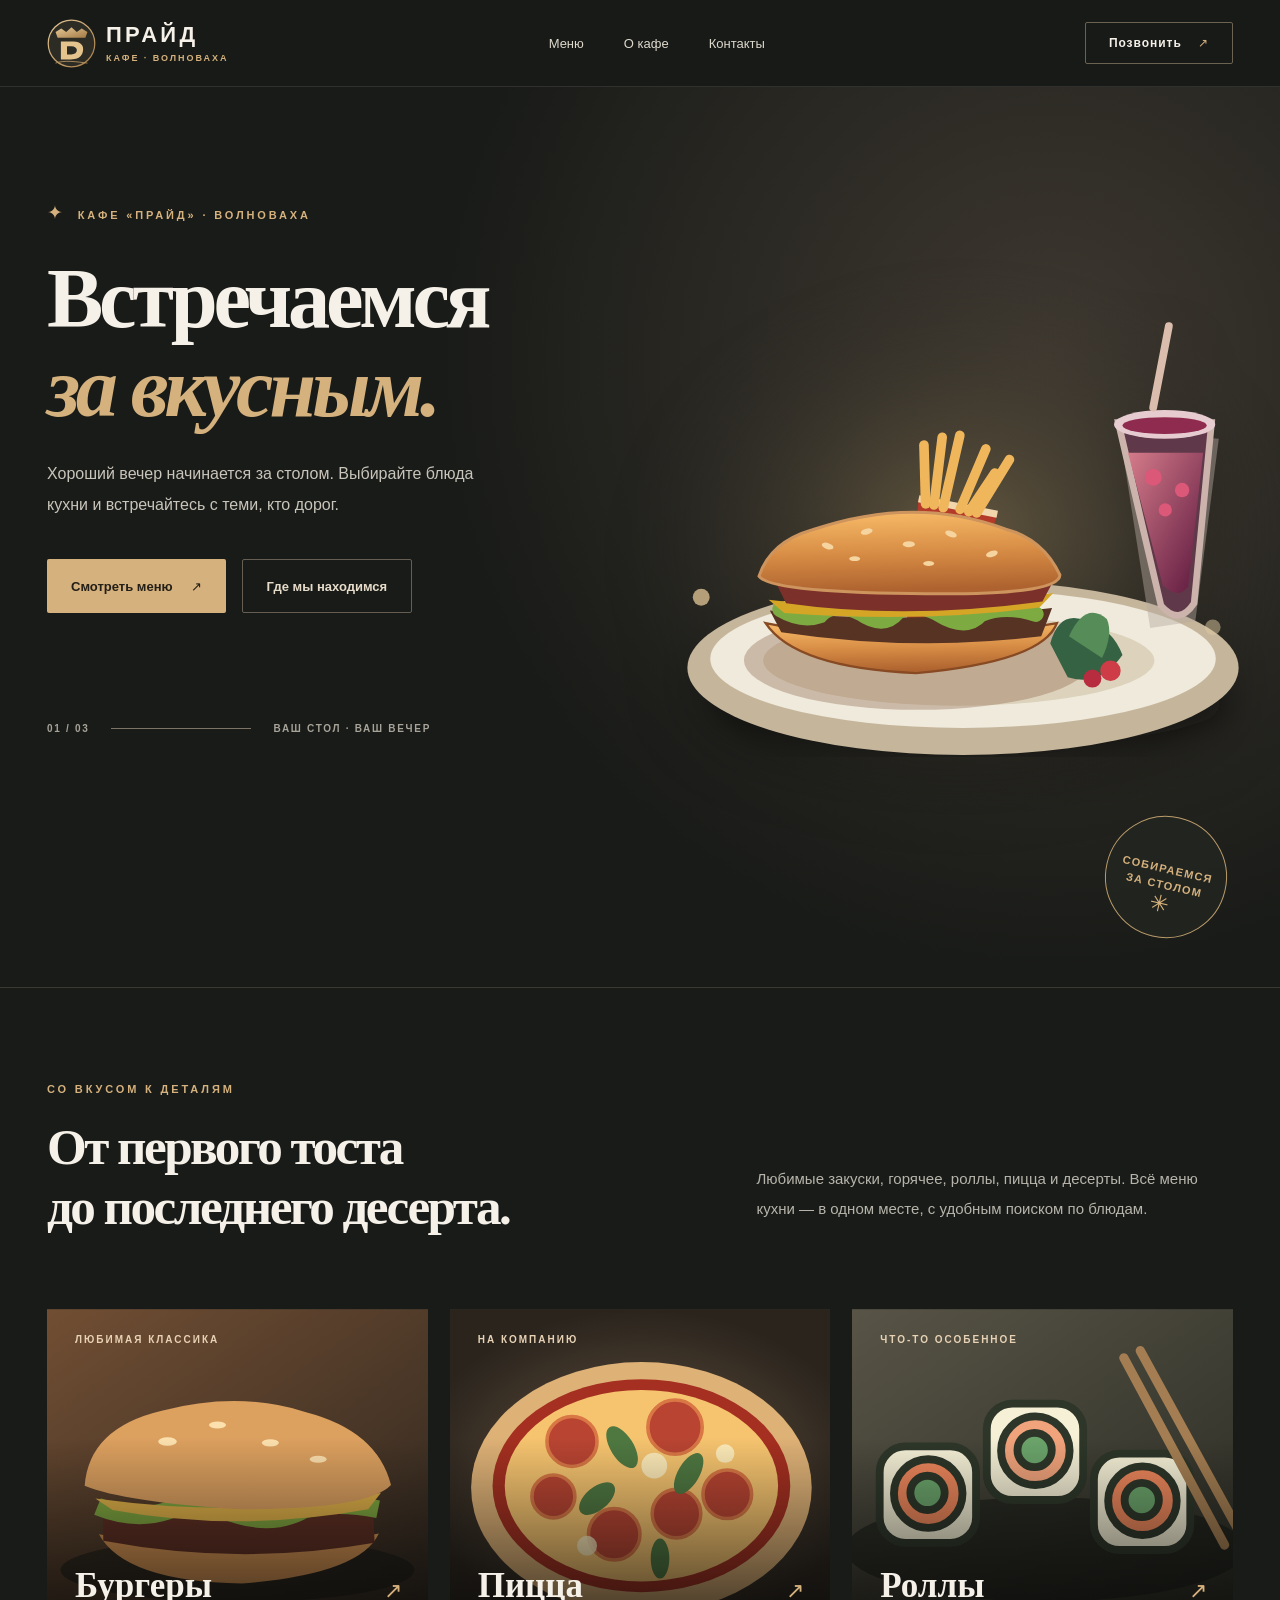
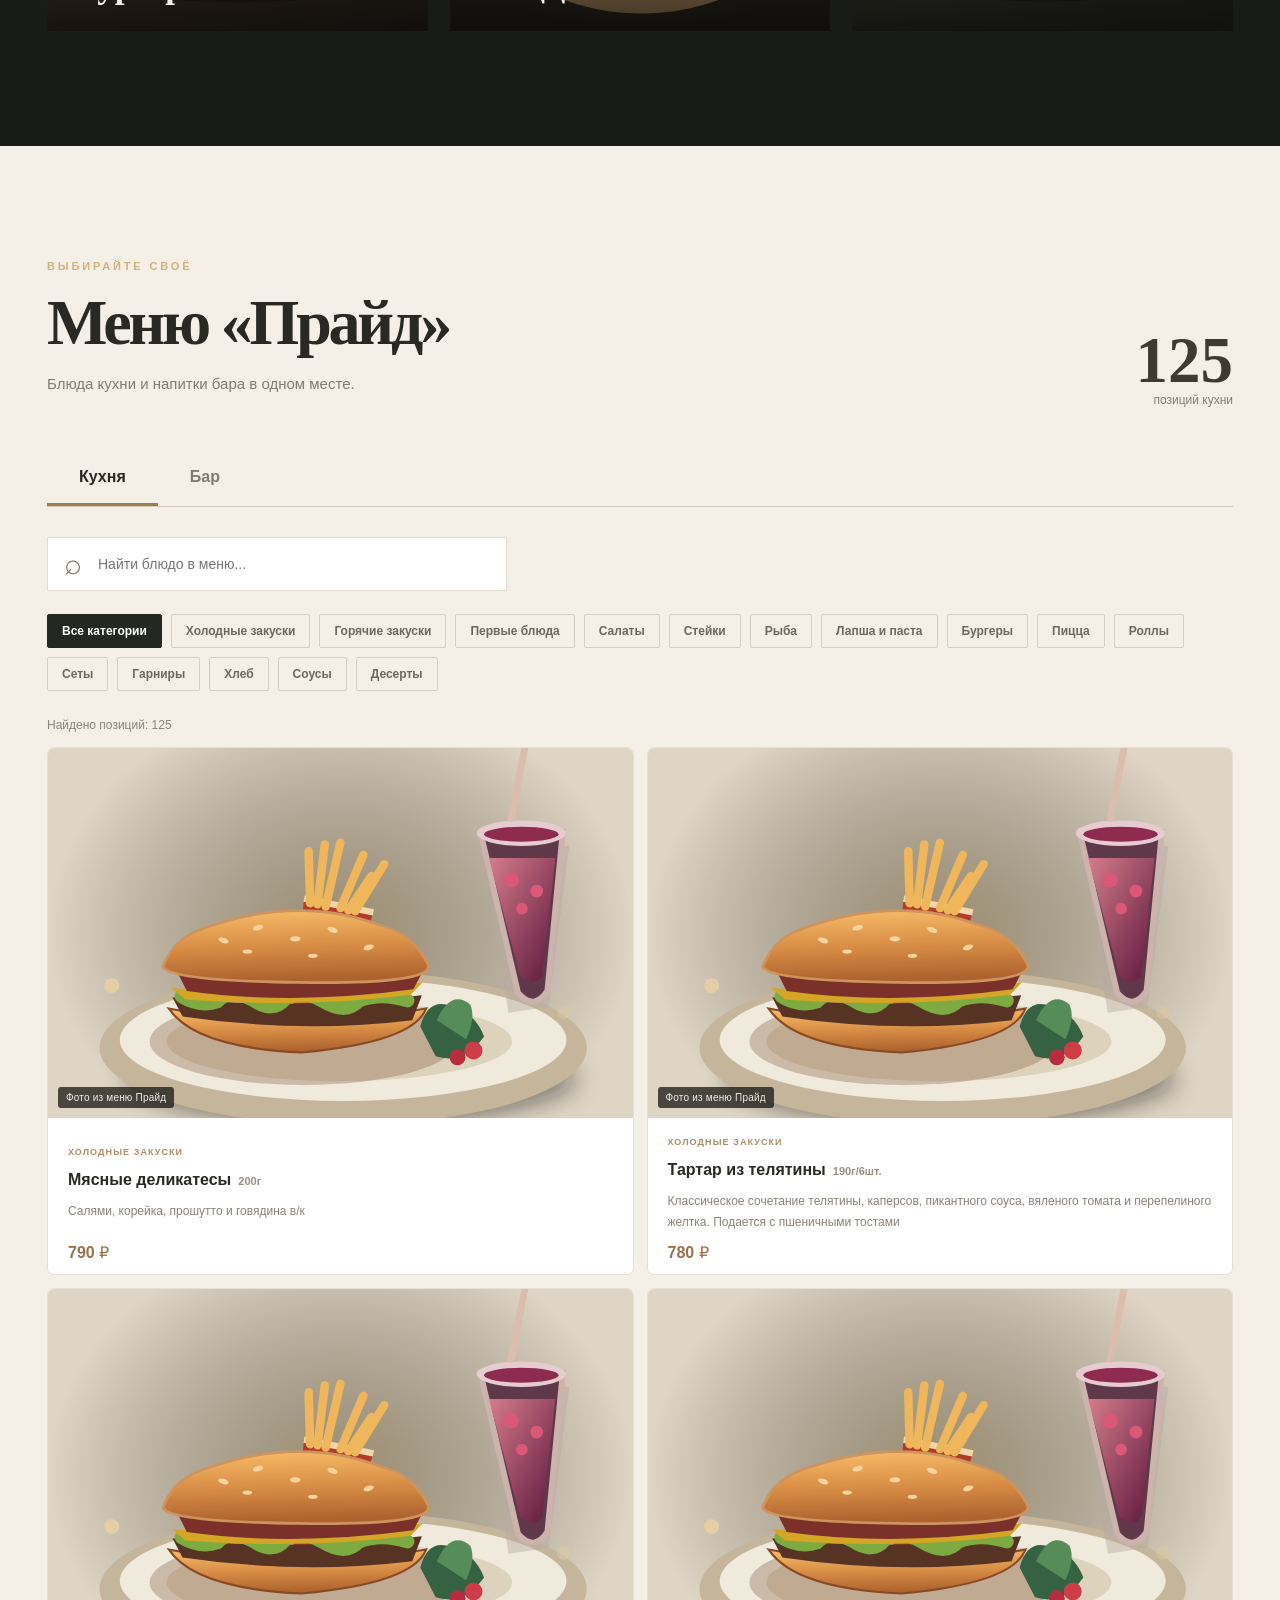
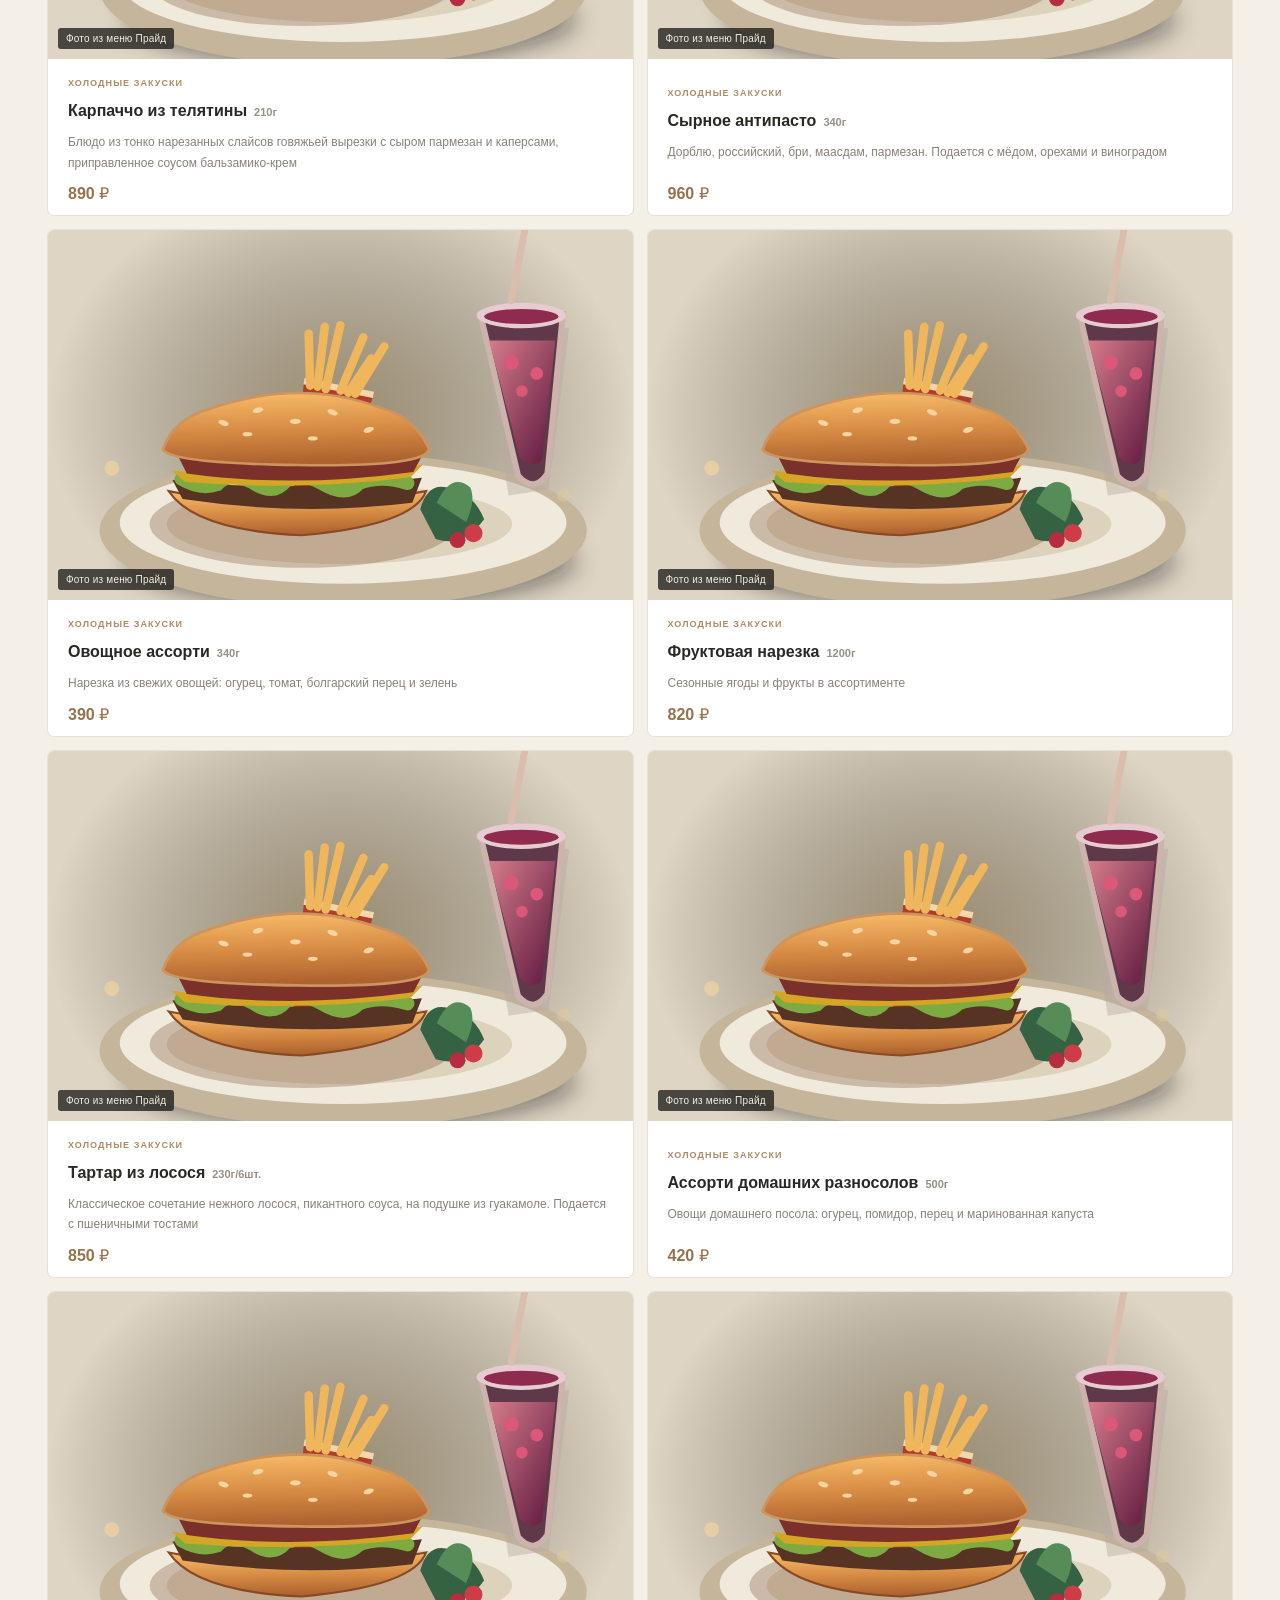
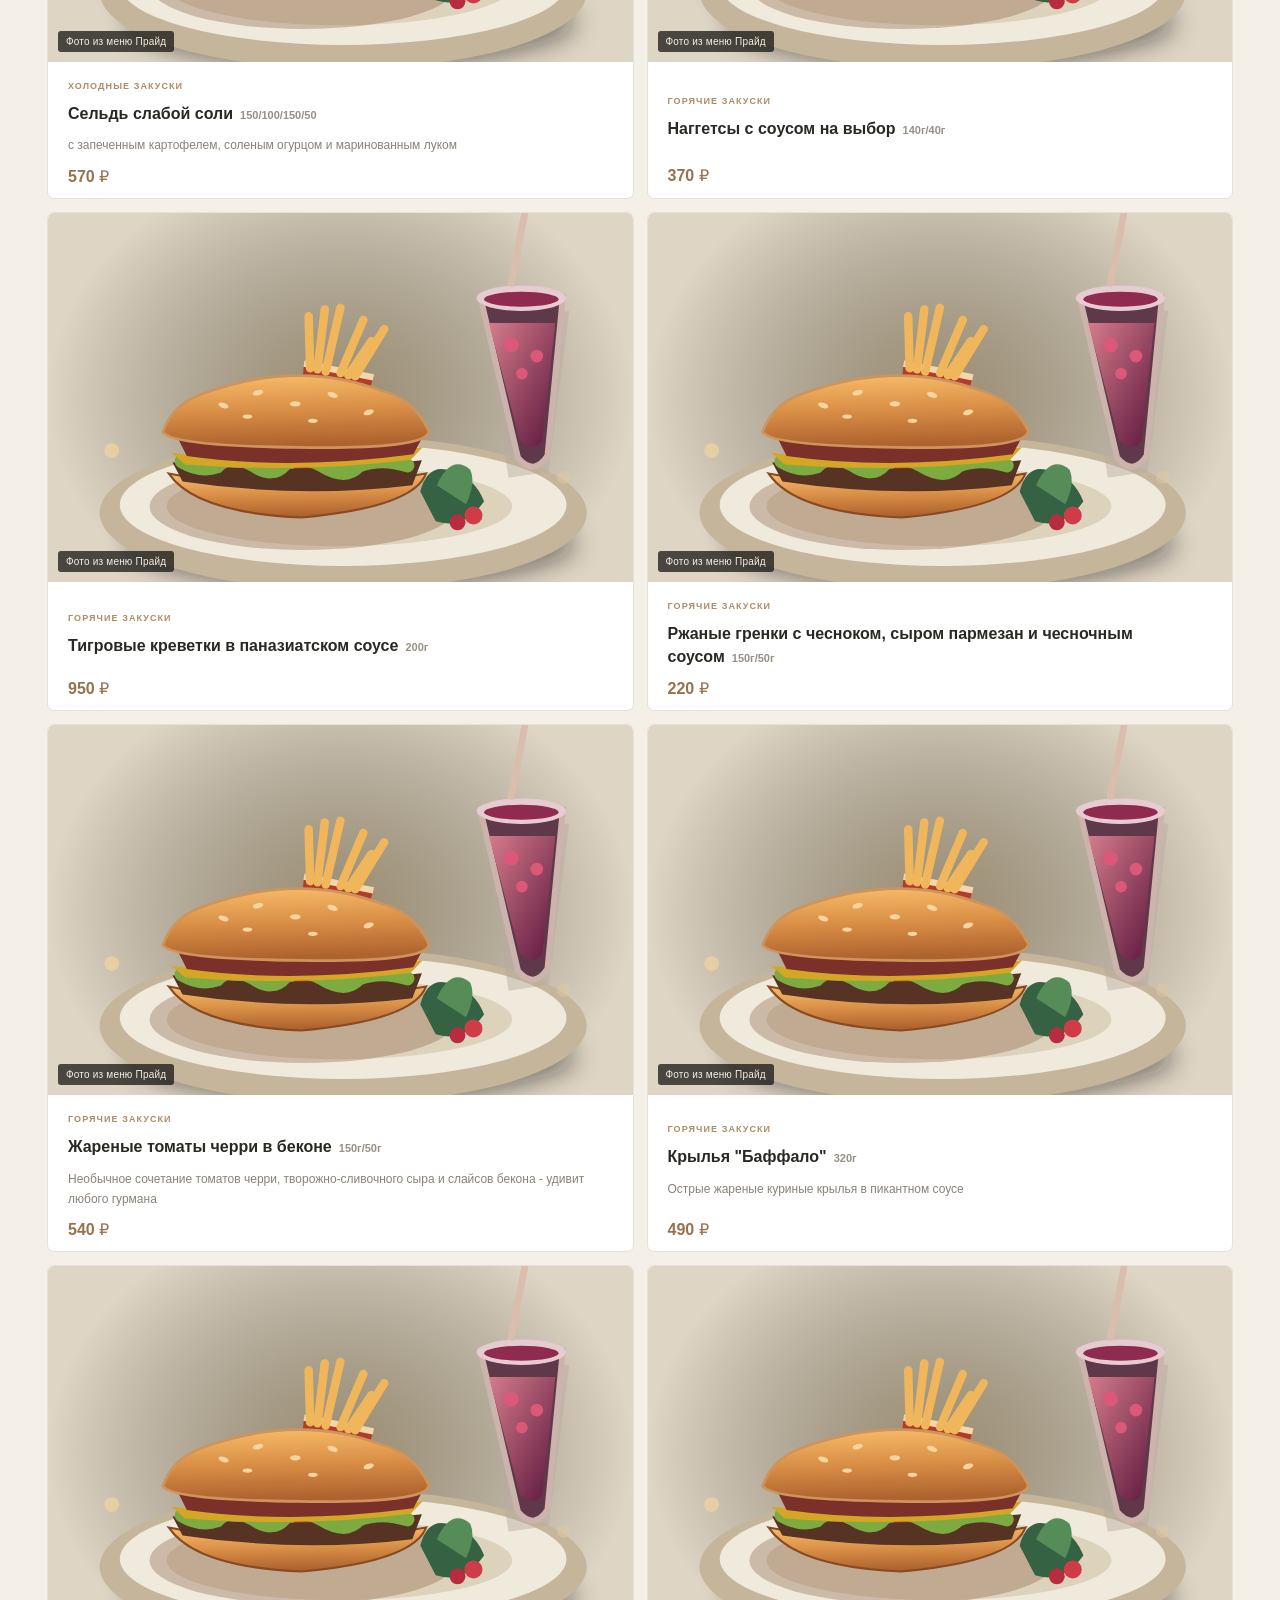
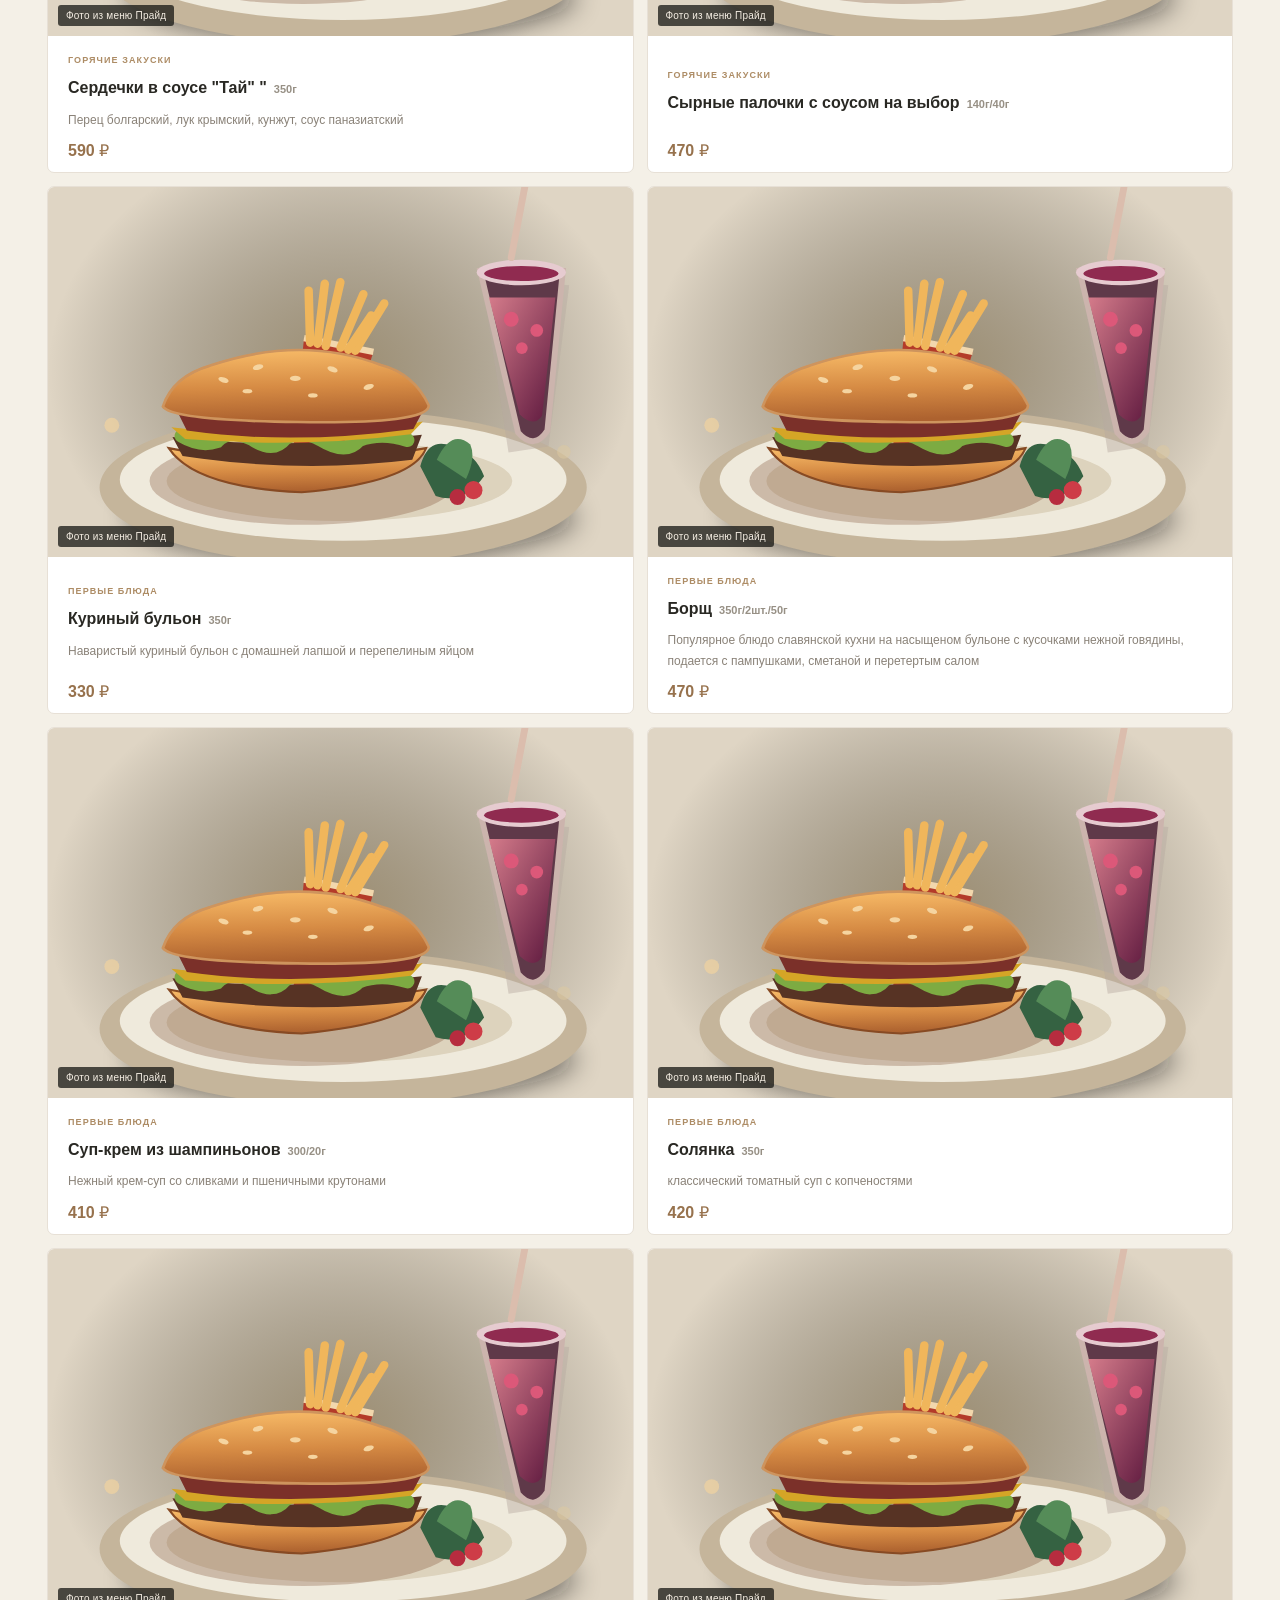
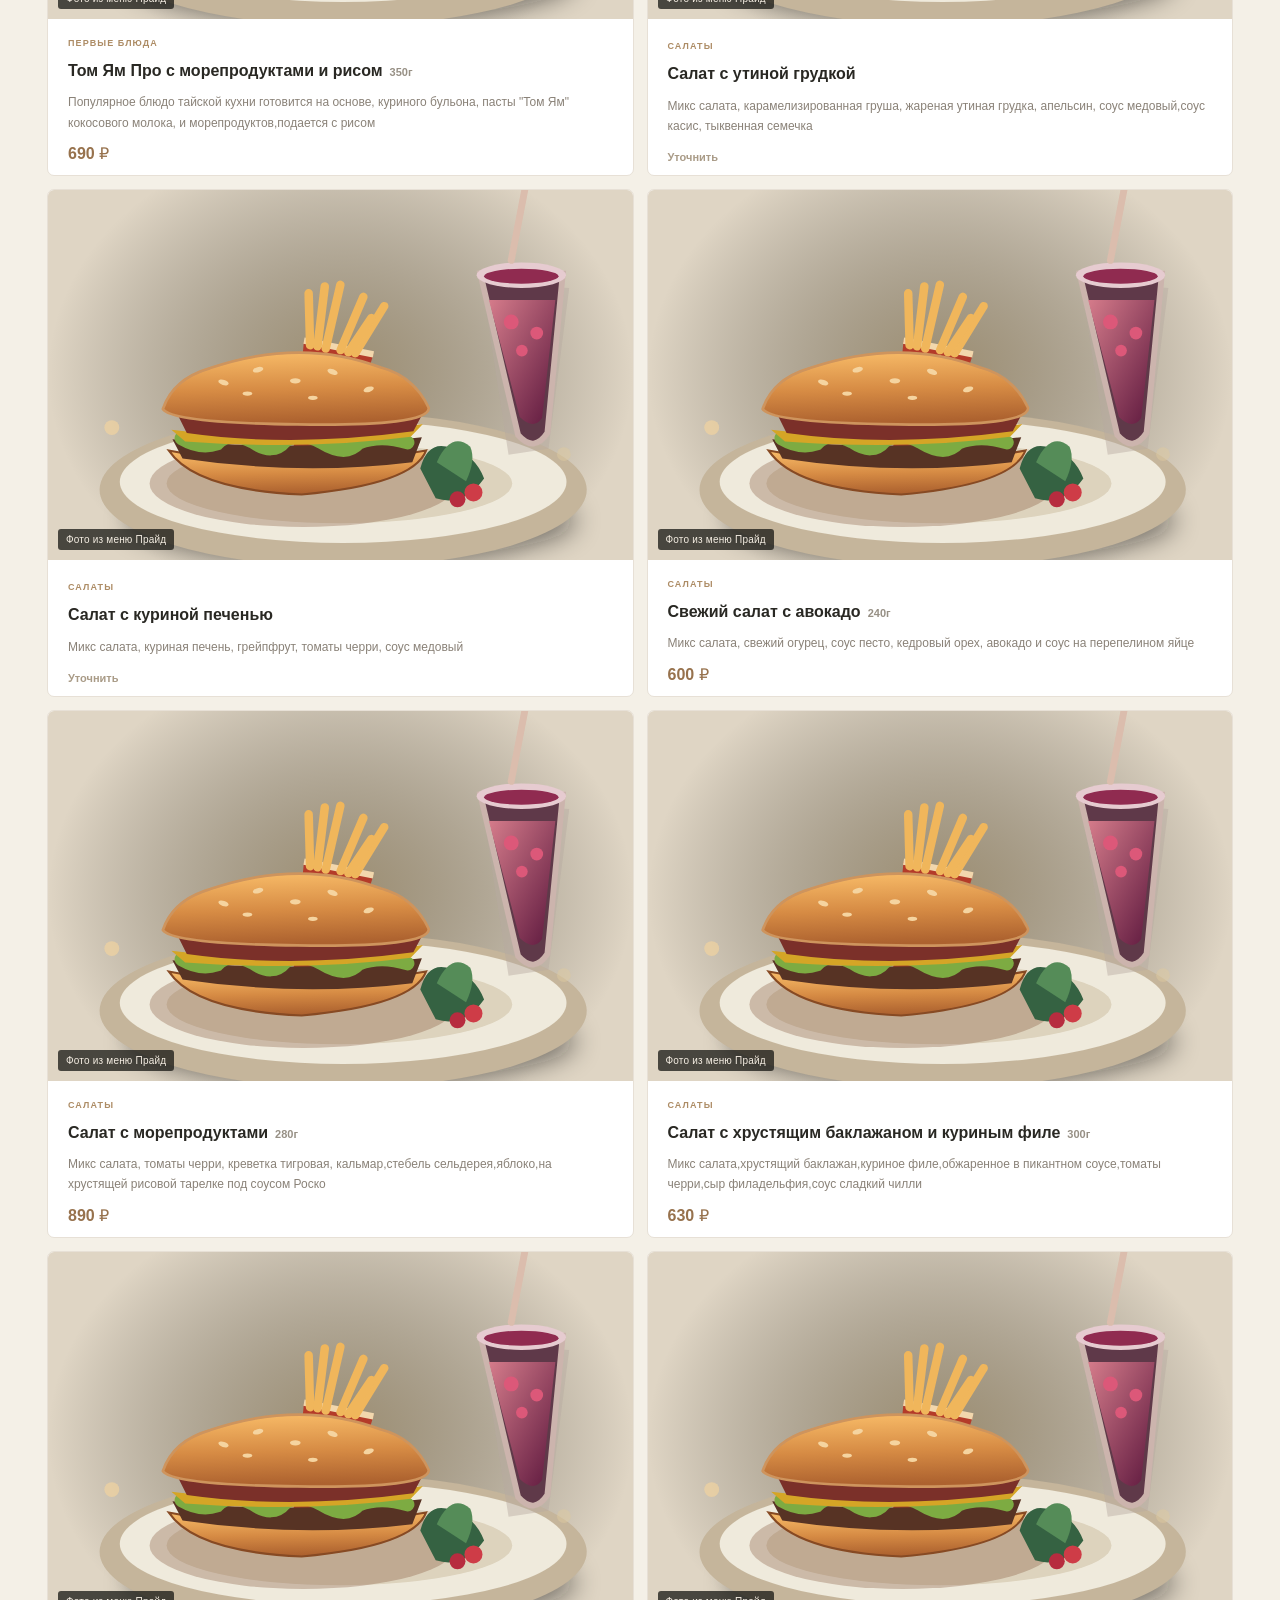
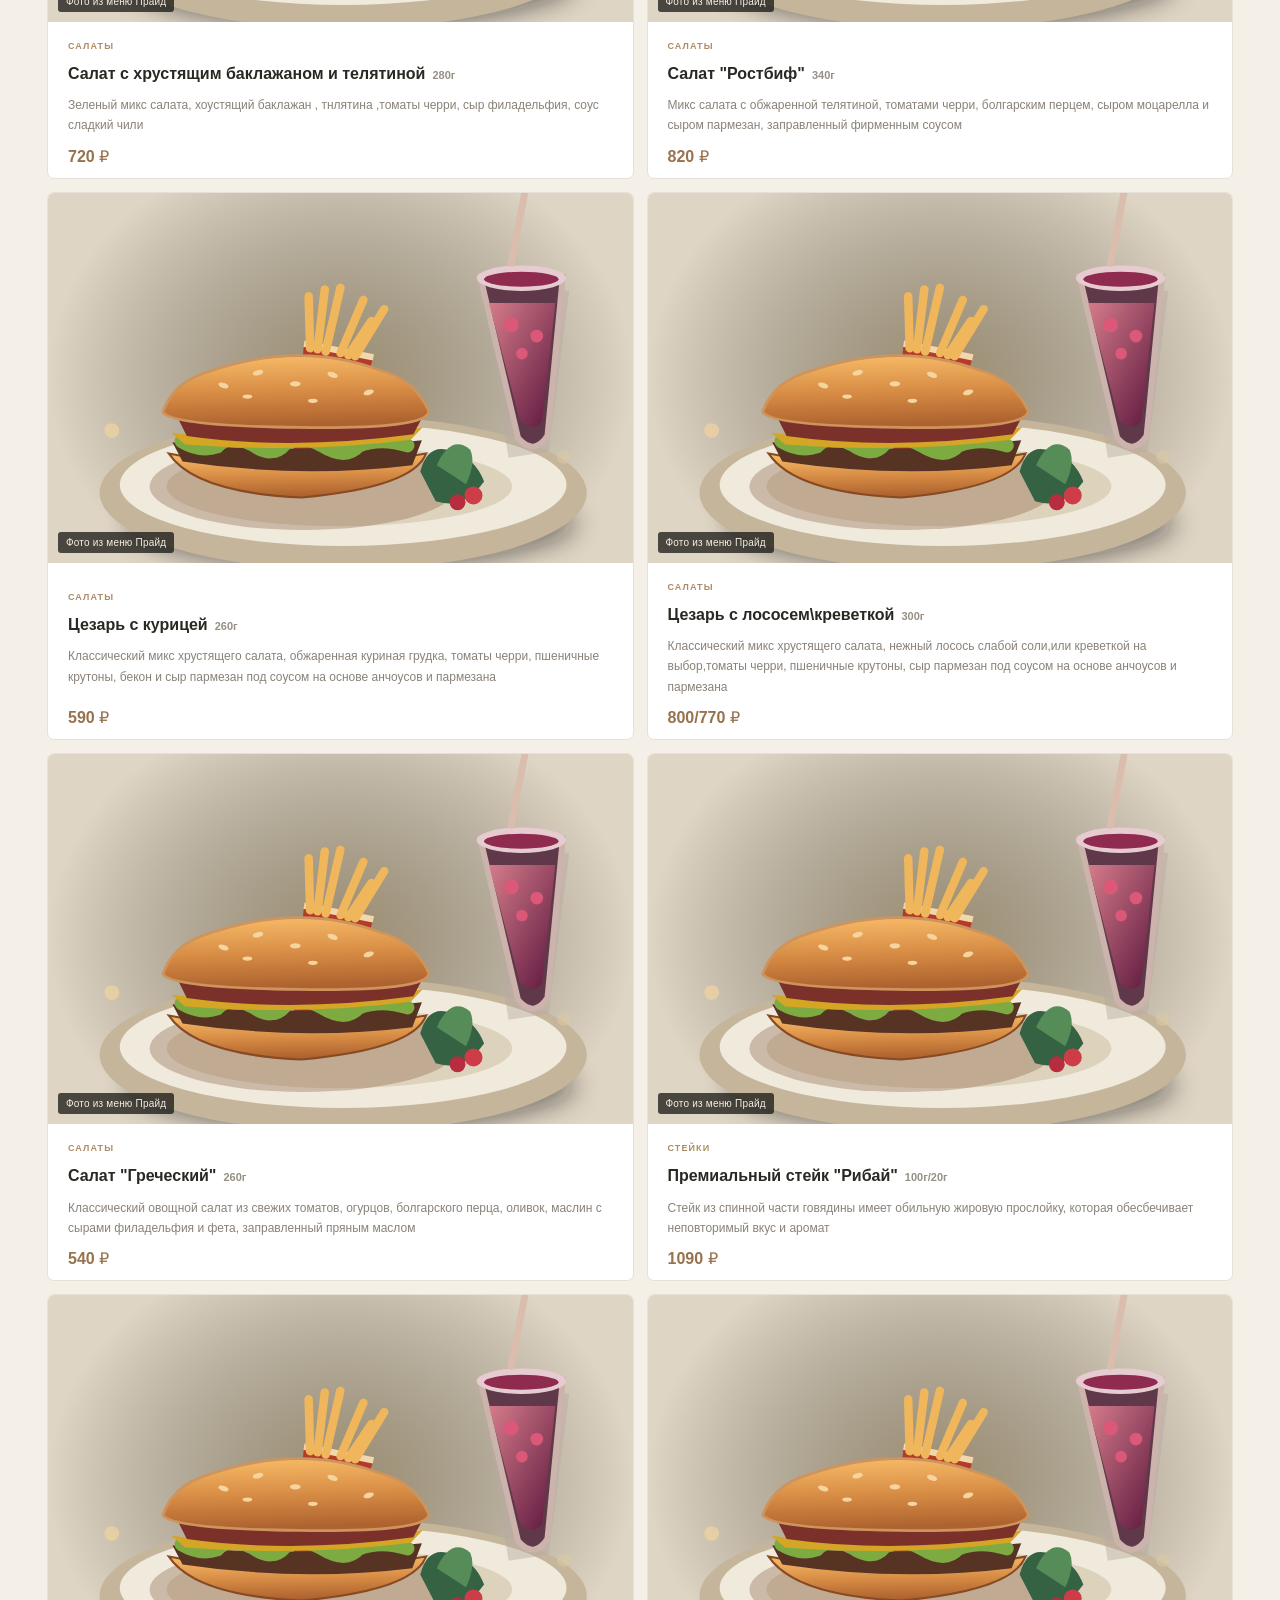
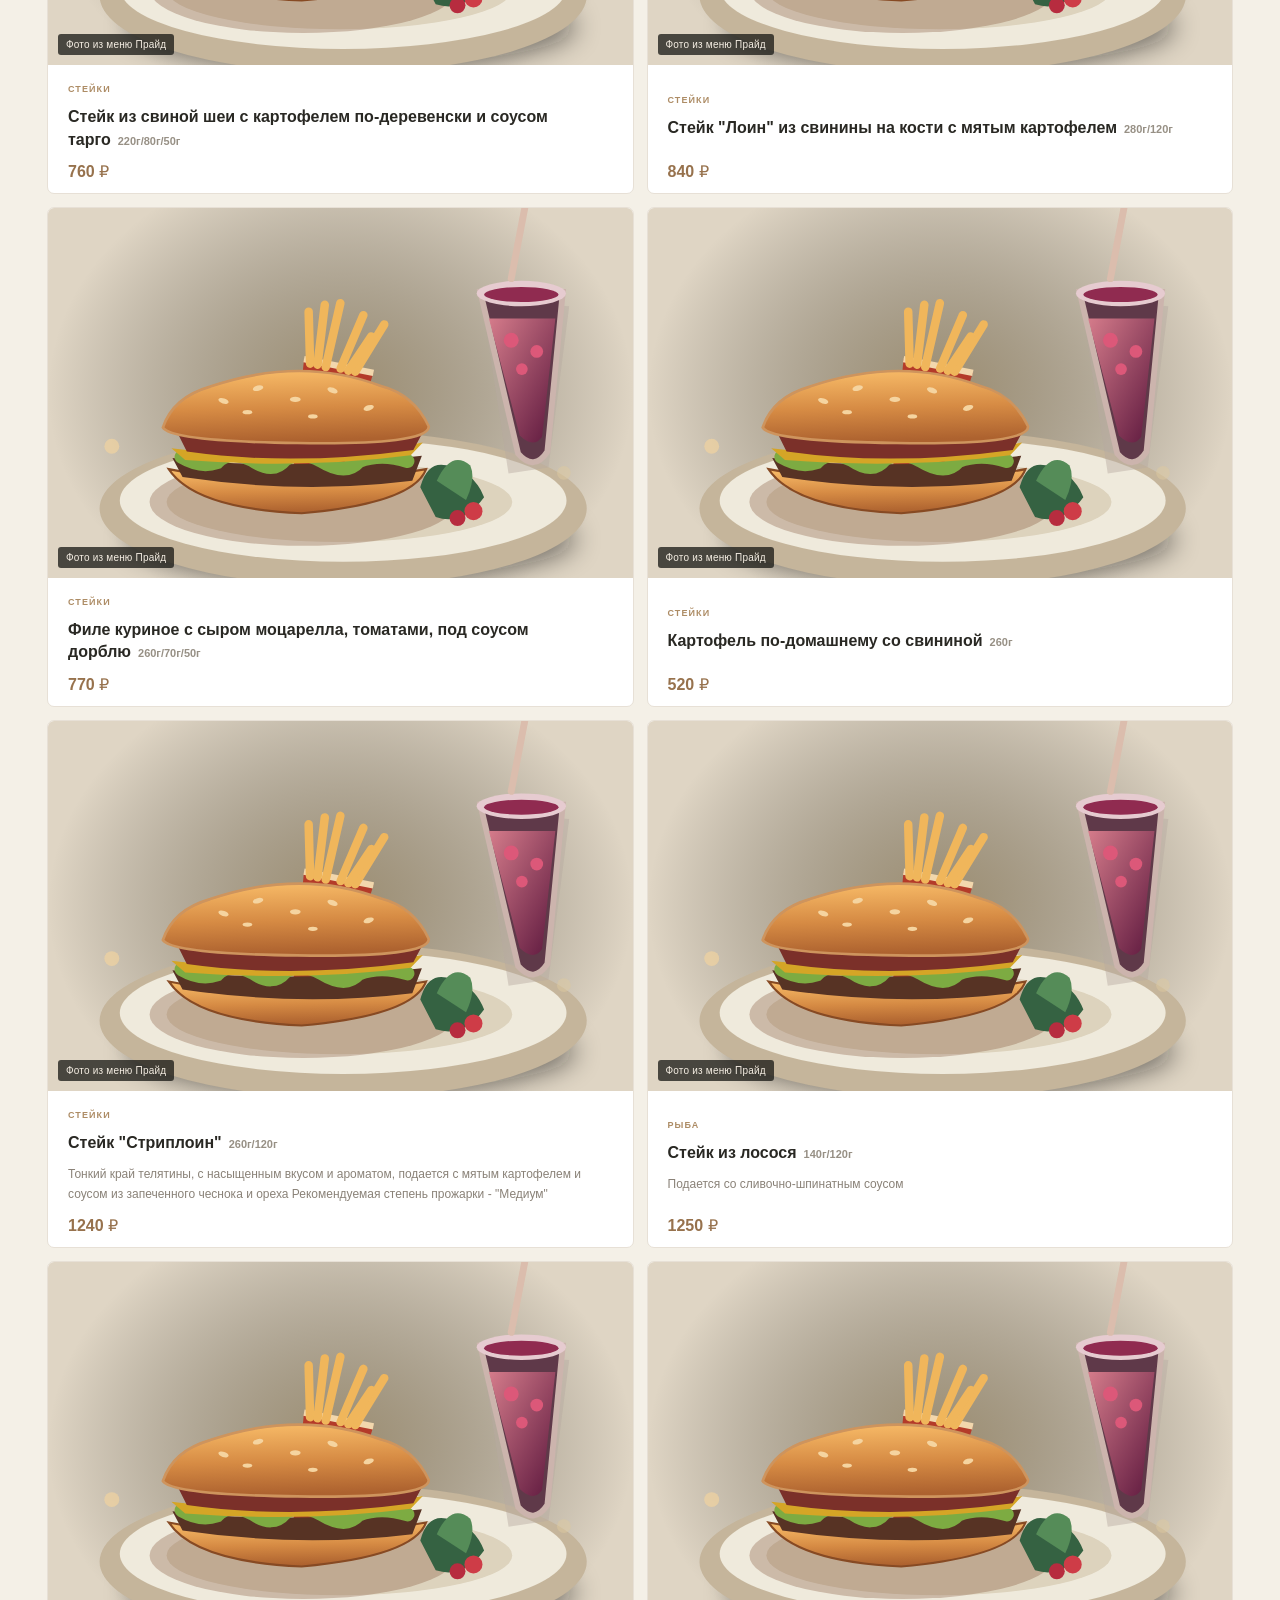
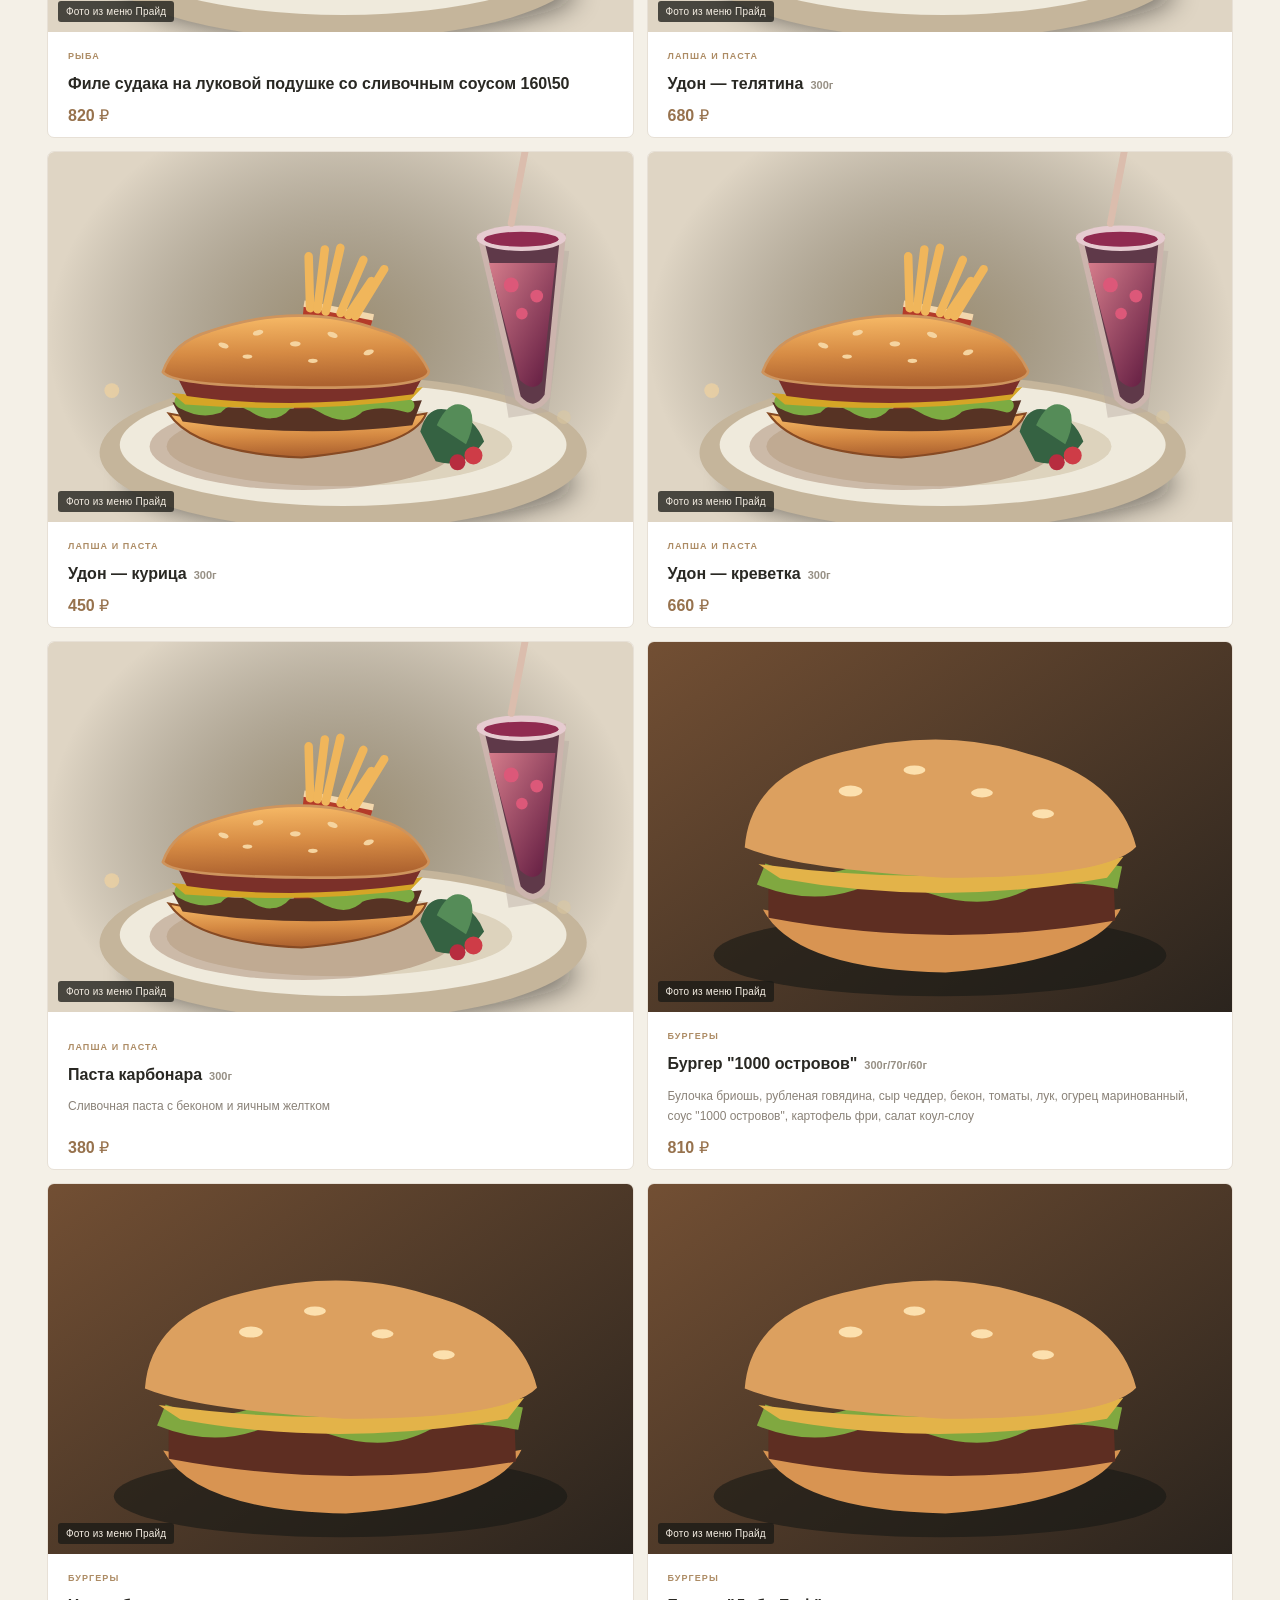
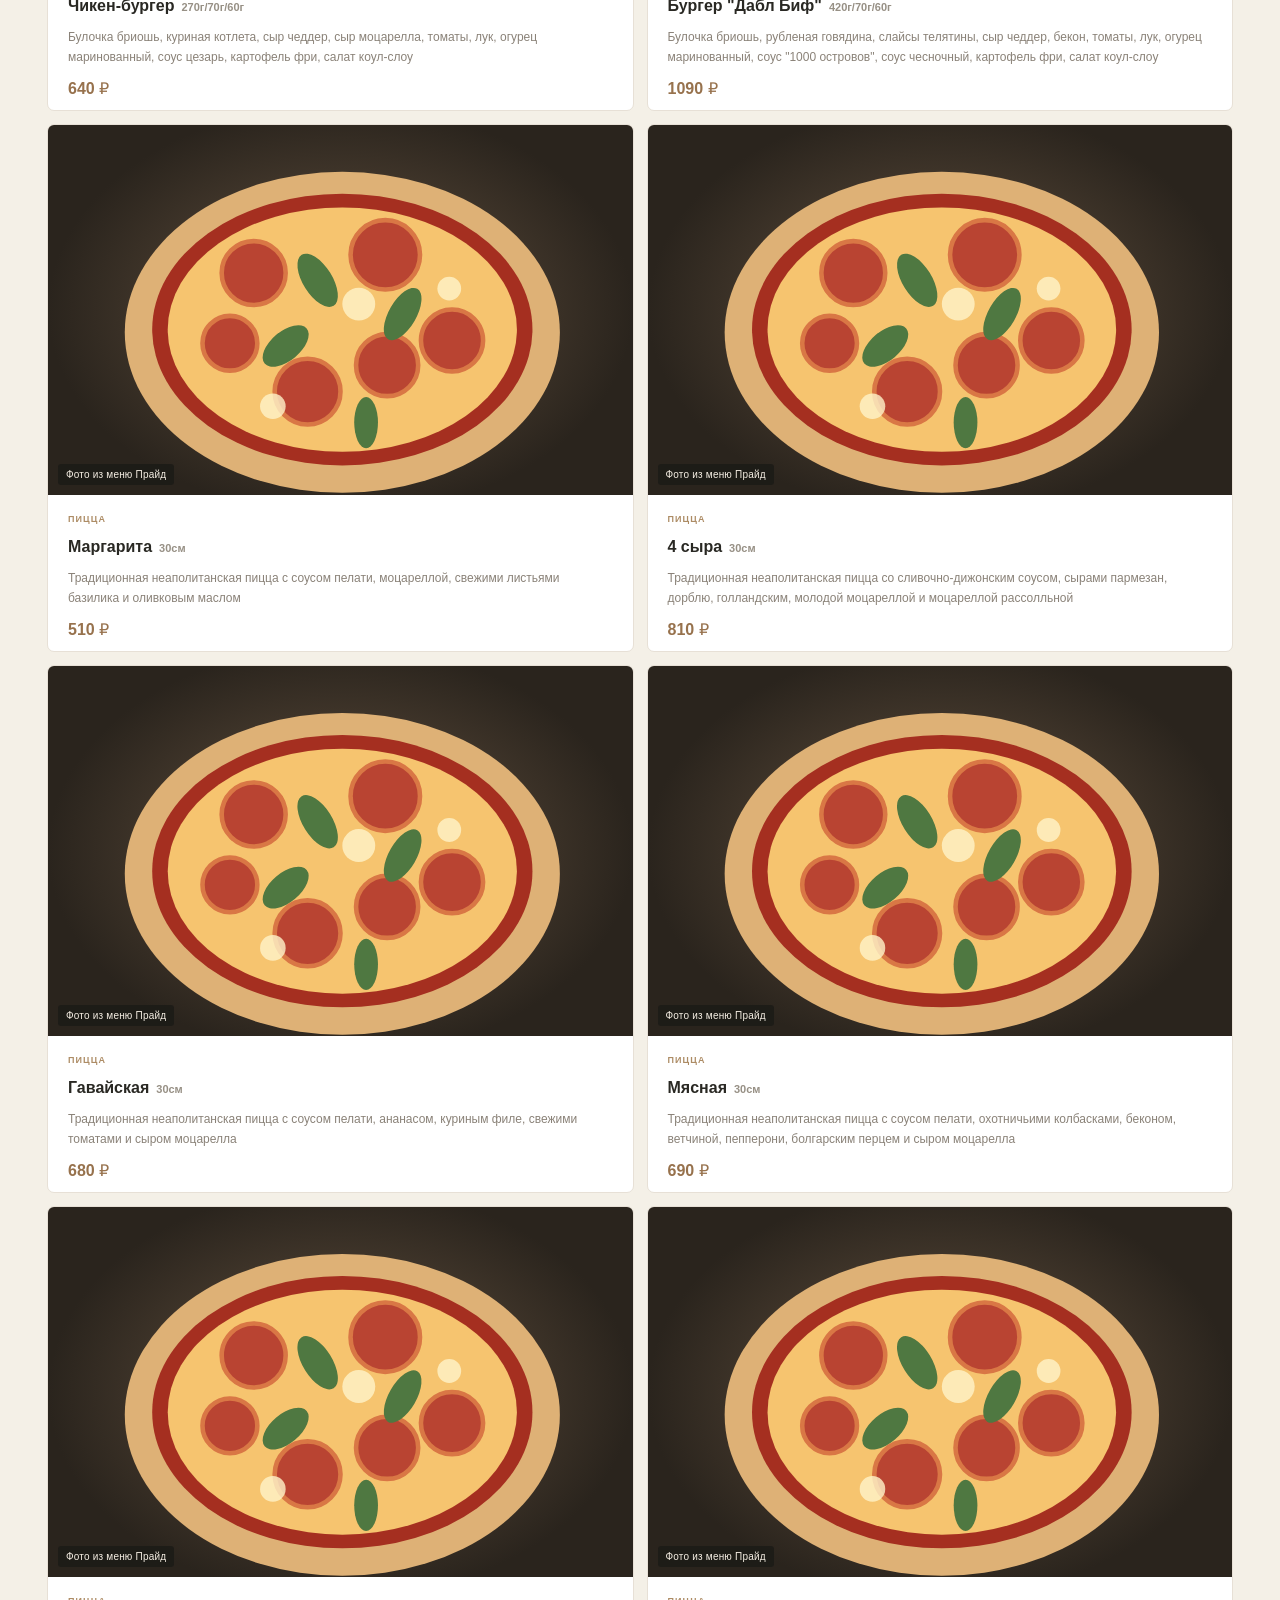
==== android/app/src/main/assets/site/index.html @ e9aaeccf "Use exact original Pride site photos for all 125 Android menu dishes" ====
<!doctype html>
<html lang="ru">
<head>
  <meta charset="UTF-8">
  <meta name="viewport" content="width=device-width, initial-scale=1">
  <meta name="description" content="Кафе «Прайд», Волноваха: меню кухни, цены, адрес и телефон.">
  <meta name="theme-color" content="#191b18">
  <link rel="icon" href="./assets/logo.svg" type="image/svg+xml">
  <link rel="stylesheet" href="./styles.css">
  <link rel="stylesheet" href="./cart.css">
  <title>Прайд — кафе в Волновахе | Меню кухни</title>
</head>
<body>
<a href="#menu" class="skip">Перейти к меню</a>
<header class="topbar">
  <div class="container header-inner">
    <a class="brand" href="#top" aria-label="Прайд — на главную"><img src="./assets/logo.svg" width="49" height="49" alt="Логотип кафе Прайд"><span>ПРАЙД <small>КАФЕ · ВОЛНОВАХА</small></span></a>
    <nav class="nav" aria-label="Основная навигация"><a href="#menu">Меню</a><a href="#about">О кафе</a><a href="#contacts">Контакты</a></nav>
    <a class="header-phone" href="tel:+79490684888">Позвонить <span aria-hidden="true">↗</span></a>
  </div>
</header>
<main id="top">
  <section class="hero">
    <div class="container hero-grid">
      <div class="hero-copy">
        <span class="eyebrow"><span class="sparkle">✦</span> КАФЕ «ПРАЙД» · ВОЛНОВАХА</span>
        <h1>Встречаемся<br><em>за вкусным.</em></h1>
        <p>Хороший вечер начинается за столом. Выбирайте блюда кухни и встречайтесь с теми, кто дорог.</p>
        <div class="hero-actions"><a class="btn btn-primary" href="#menu">Смотреть меню <span>↗</span></a><a class="btn btn-ghost" href="#contacts">Где мы находимся</a></div>
        <div class="hero-bottom"><span>01 / 03</span><span class="line"></span><span>ВАШ СТОЛ · ВАШ ВЕЧЕР</span></div>
      </div>
      <div class="hero-art"><img src="./assets/hero.svg" alt="Иллюстрация: бургер, картофель фри, зелень и ягодный напиток за столом кафе" width="1100" height="900"><span class="hero-stamp">СОБИРАЕМСЯ<br>ЗА СТОЛОМ <b>✳</b></span></div>
    </div>
  </section>
  <section class="welcome container">
    <div><span class="eyebrow">СО ВКУСОМ К ДЕТАЛЯМ</span><h2>От первого тоста<br>до последнего десерта.</h2></div>
    <p>Любимые закуски, горячее, роллы, пицца и десерты. Всё меню кухни — в одном месте, с удобным поиском по блюдам.</p>
  </section>
  <section class="highlights container" aria-label="Популярные разделы">
    <a href="#menu" data-feature="Бургеры" class="feature"><img src="./assets/burger.svg" alt="Иллюстрация бургера"><span class="feature-label">ЛЮБИМАЯ КЛАССИКА</span><strong>Бургеры</strong><span class="feature-arrow">↗</span></a>
    <a href="#menu" data-feature="Пицца" class="feature"><img src="./assets/pizza.svg" alt="Иллюстрация пиццы"><span class="feature-label">НА КОМПАНИЮ</span><strong>Пицца</strong><span class="feature-arrow">↗</span></a>
    <a href="#menu" data-feature="Роллы" class="feature"><img src="./assets/rolls.svg" alt="Иллюстрация роллов"><span class="feature-label">ЧТО-ТО ОСОБЕННОЕ</span><strong>Роллы</strong><span class="feature-arrow">↗</span></a>
  </section>
  <section class="menu-section" id="menu">
    <div class="container">
      <div class="menu-heading"><div><span class="eyebrow">ВЫБИРАЙТЕ СВОЁ</span><h2>Меню «Прайд»</h2><p>Блюда кухни и напитки бара в одном месте.</p></div><div class="menu-count"><b id="total-count">125</b><span>позиций кухни</span></div></div>
      <div class="menu-tabs" role="tablist" aria-label="Раздел меню">
        <button id="tab-kitchen" role="tab" aria-selected="true" class="selected">Кухня</button><button id="tab-bar" role="tab" aria-selected="false">Бар</button>
      </div>
      <div id="kitchen">
        <div class="toolbar"><label class="search"><span aria-hidden="true">⌕</span><input id="search" type="search" placeholder="Найти блюдо в меню..." aria-label="Поиск по меню"></label><button id="clear" type="button" class="clear" hidden>Сбросить</button></div>
        <div id="categories" class="categories" aria-label="Фильтр категорий"></div>
        <p class="results" id="results" aria-live="polite"></p>
        <div id="dishes" class="dishes"></div>
        <p class="menu-footnote">Фотографии взяты из опубликованного меню кафе «Прайд». Реальная подача может отличаться. Цены указаны в рублях и могут изменяться. Пожалуйста, уточняйте актуальные цены и наличие по телефону.</p>
      </div>
      <div id="bar" class="bar-empty" hidden><div class="bar-icon">✦</div><h3>Меню бара</h3><p>Подробный ассортимент напитков и актуальные цены уточняйте у сотрудников кафе.</p><a class="btn btn-primary" href="tel:+79490684888">Уточнить по телефону ↗</a></div>
    </div>
  </section>
  <section class="about-section" id="about"><div class="container about-grid"><div><span class="eyebrow">НЕ ПРОСТО УЖИН</span><h2>Ваш стол.<br><em>Ваш вечер.</em></h2></div><div><p>«Прайд» — место для разговоров, встреч и хорошего вечера за вкусной едой. Собрали меню кухни, чтобы вы могли заранее выбрать любимое или открыть что-то новое.</p><a class="inline-link" href="#contacts">Ждём вас в гости <span>↗</span></a></div></div></section>
  <section class="contact-section" id="contacts"><div class="container contact-grid"><div><span class="eyebrow">НА СВЯЗИ</span><h2>До встречи<br>в «Прайде».</h2><p>Приходите с друзьями и близкими. По вопросам бронирования и актуального меню звоните нам.</p></div><div class="contact-card"><span>АДРЕС</span><strong>Волноваха,<br>ул. Ленина, 108</strong><span>ТЕЛЕФОН</span><a class="phone-big" href="tel:+79490684888">+7 (949) 068-48-88</a><div class="contact-actions"><a href="tel:+79490684888" class="btn btn-primary">Позвонить ↗</a><a href="https://yandex.ru/maps/?text=%D0%92%D0%BE%D0%BB%D0%BD%D0%BE%D0%B2%D0%B0%D1%85%D0%B0%20%D1%83%D0%BB%D0%B8%D1%86%D0%B0%20%D0%9B%D0%B5%D0%BD%D0%B8%D0%BD%D0%B0%20108" class="btn btn-outline" target="_blank" rel="noopener noreferrer">На карте ↗</a></div></div></div></section>
</main>
<footer><div class="container footer-inner"><a class="brand" href="#top"><img src="./assets/logo.svg" width="44" height="44" alt=""><span>ПРАЙД<small>КАФЕ</small></span></a><span>ВОЛНОВАХА · УЛ. ЛЕНИНА, 108</span><span>© <span id="year"></span> КАФЕ «ПРАЙД»</span></div></footer>
<script src="./photos.js" defer></script>
<script src="./app.js" defer></script>
<script src="./cart.js" defer></script>
</body></html>
---- android/app/src/main/assets/site/styles.css ----
:root{font-family:Manrope,'Segoe UI',Arial,sans-serif;color:#f5f0e8;background:#191b18;font-synthesis:none;scroll-behavior:smooth;--bg:#191b18;--ink:#f5f0e8;--sub:#b2b0a8;--gold:#d5b17d;--paper:#f4f0e7}*{box-sizing:border-box}body{margin:0;min-width:300px}a{color:inherit;text-decoration:none}button,input{font:inherit}button{cursor:pointer}img{display:block;max-width:100%}.container{max-width:1240px;margin:0 auto;padding:0 27px}.skip{position:absolute;top:-100px;left:10px;background:#fff;color:#000;z-index:99;padding:12px}.skip:focus{top:10px}.topbar{position:sticky;top:0;z-index:40;background:rgba(25,27,24,.94);backdrop-filter:blur(18px);border-bottom:1px solid rgba(255,255,255,.1)}.header-inner{height:86px;display:flex;align-items:center;justify-content:space-between;gap:22px}.brand{display:flex;gap:10px;align-items:center;font-size:22px;font-weight:800;letter-spacing:.15em;line-height:1}.brand small{display:block;margin-top:8px;font-size:9px;color:var(--gold);font-weight:600;letter-spacing:.22em}.nav{display:flex;gap:40px;font-size:13px;color:#ded9cd}.nav a:hover,.inline-link:hover{color:var(--gold)}.header-phone{padding:13px 23px;border:1px solid #6b6252;border-radius:2px;font-weight:700;font-size:12px;letter-spacing:.08em}.header-phone span{margin-left:12px;color:var(--gold)}.header-phone:hover{border-color:var(--gold)}.hero{overflow:hidden;border-bottom:1px solid #3a3a32;background:radial-gradient(circle at 82% 30%,#3e3830,transparent 50%),#191b18}.hero-grid{min-height:630px;display:grid;grid-template-columns:51% 49%;align-items:stretch}.hero-copy{padding:114px 0 32px;position:relative;z-index:1}.eyebrow{color:var(--gold);font-size:11px;font-weight:800;letter-spacing:.26em}.sparkle{font-size:19px;margin-right:6px}.hero h1,h2{font-family:'Playfair Display',Georgia,serif;letter-spacing:-.05em;font-weight:600}.hero h1{font-size:clamp(57px,6.6vw,96px);line-height:1.05;margin:31px 0 27px}.hero h1 em,.about-grid h2 em{color:var(--gold);font-weight:600}.hero p{color:#c9c5ba;line-height:1.9;font-size:16px;max-width:435px}.hero-actions{display:flex;gap:16px;margin-top:39px;align-items:center;flex-wrap:wrap}.btn{display:inline-flex;justify-content:center;align-items:center;gap:18px;font-size:13px;font-weight:800;min-height:54px;padding:16px 24px;border-radius:2px;transition:transform .2s,background .2s}.btn:hover{transform:translateY(-2px)}.btn-primary{background:var(--gold);color:#241f17}.btn-ghost{border:1px solid #665e52;color:#e7dcca}.btn-outline{border:1px solid #665e52;color:var(--ink)}.hero-bottom{display:flex;align-items:center;gap:22px;margin-top:110px;color:#a7a399;font-size:10px;font-weight:700;letter-spacing:.17em}.hero-bottom .line{height:1px;background:#7d7467;max-width:140px;flex:1}.hero-art{min-height:560px;position:relative;display:flex;align-items:center}.hero-art>img{width:114%;max-width:none;margin-left:-4%;filter:drop-shadow(0 20px 30px rgba(0,0,0,.25))}.hero-stamp{position:absolute;right:1%;bottom:49px;border:1px solid #ba9c6a;background:rgba(35,37,32,.85);width:122px;height:122px;border-radius:50%;display:flex;align-items:center;justify-content:center;text-align:center;transform:rotate(13deg);color:var(--gold);font-weight:800;font-size:11px;line-height:1.5;letter-spacing:.12em}.hero-stamp b{position:absolute;bottom:16px;font-size:23px}.welcome{display:grid;grid-template-columns:1.3fr 1fr;gap:90px;padding-top:91px;padding-bottom:71px;align-items:end}.welcome h2{font-size:clamp(36px,4vw,56px);margin:20px 0 0;line-height:1.18}.welcome p{color:#b7b5ab;font-size:15px;line-height:1.95;max-width:450px}.highlights{display:grid;grid-template-columns:repeat(3,1fr);gap:22px;padding-bottom:115px}.feature{height:322px;position:relative;background:#2c2b26;overflow:hidden;padding:25px 28px;isolation:isolate;display:flex;align-items:flex-start;flex-direction:column}.feature:before{content:'';position:absolute;inset:0;background:linear-gradient(0deg,rgba(8,8,7,.76),transparent 60%);z-index:-1}.feature img{position:absolute;inset:0;width:100%;height:100%;object-fit:cover;z-index:-2;transition:transform .35s}.feature:hover img{transform:scale(1.06)}.feature-label{font-size:10px;letter-spacing:.2em;font-weight:800;color:#e8d2b5}.feature strong{margin-top:auto;font-family:Georgia,serif;font-size:35px}.feature-arrow{position:absolute;right:26px;bottom:27px;font-size:22px;color:var(--gold)}.menu-section{background:var(--paper);color:#292823;padding:110px 0 125px;scroll-margin-top:80px}.menu-heading{display:flex;align-items:end;justify-content:space-between;gap:32px}.menu-heading h2{font-size:clamp(44px,5vw,72px);margin:12px 0}.menu-heading p{color:#807c75;font-size:15px}.menu-count{text-align:right;display:flex;flex-direction:column;color:#817e77;font-size:12px}.menu-count b{font-family:Georgia,serif;font-size:65px;color:#403930;line-height:1}.menu-tabs{display:flex;margin-top:44px;border-bottom:1px solid #d0cabd}.menu-tabs button{border:0;background:none;color:#817a70;padding:17px 32px;font-size:16px;font-weight:800;border-bottom:3px solid transparent}.menu-tabs button.selected{color:#2b2720;border-color:#a07c4f}.toolbar{display:flex;gap:20px;align-items:center;margin-top:30px}.search{height:54px;display:flex;align-items:center;max-width:460px;width:100%;background:#fff;border:1px solid #e4ddcf;gap:14px;padding:0 16px}.search span{font-size:30px;color:#837862}.search input{flex:1;min-width:0;border:0;outline:none;color:#27231e;background:none;font-size:14px}.clear{border:0;background:none;text-decoration:underline;color:#654e2d;font-weight:700}.categories{display:flex;gap:9px;flex-wrap:wrap;margin-top:23px}.categories button{border:1px solid #d4cec3;background:transparent;color:#6e685e;padding:9px 14px;border-radius:2px;font-size:12px;font-weight:700}.categories button:hover,.categories button.active{background:#242722;color:#fff;border-color:#242722}.results{color:#8b857b;font-size:12px;margin:27px 0 15px}.dishes{display:grid;grid-template-columns:repeat(2,minmax(0,1fr));gap:13px}.dish{min-height:140px;background:#fff;border:1px solid #e7e0d6;padding:25px;display:flex;justify-content:space-between;gap:18px;transition:box-shadow .2s}.dish:hover{box-shadow:0 8px 30px #36261915}.dish h3{font-size:16px;font-weight:800;margin:0;line-height:1.4}.dish .weight{font-size:11px;color:#979085;font-weight:700;margin-left:7px;white-space:nowrap}.dish .category{font-size:9px;font-weight:800;letter-spacing:.12em;color:#ad8c65;text-transform:uppercase;margin:0 0 12px}.dish .description{font-size:12px;line-height:1.7;color:#8a8278;margin:10px 0 0}.price{font-weight:800;font-size:16px;color:#97724d;white-space:nowrap;margin-top:22px}.price.missing{font-size:11px;color:#a99b87}.menu-footnote{font-size:12px;color:#7e7a70;margin:30px 0}.bar-empty{margin-top:35px;padding:65px 25px;text-align:center;background:#fff;border:1px solid #e8dfd0}.bar-empty .bar-icon{color:#ae8a53;font-size:55px}.bar-empty h3{font-family:Georgia,serif;font-size:35px}.bar-empty p{max-width:450px;margin:0 auto 30px;line-height:1.8;color:#797269}.about-section{padding:115px 0;background:#262824;scroll-margin-top:80px}.about-grid{display:grid;grid-template-columns:1fr 1fr;gap:80px;align-items:end}.about-grid h2,.contact-section h2{font-size:clamp(49px,6vw,82px);line-height:1.06;margin:22px 0 0}.about-grid p,.contact-section p{font-size:16px;line-height:2;color:#c4beb3;max-width:520px}.inline-link{display:inline-flex;gap:30px;margin-top:30px;padding-bottom:11px;border-bottom:1px solid var(--gold);font-weight:800;color:var(--gold);font-size:13px}.contact-section{padding:115px 0;background:#1a1c19;scroll-margin-top:80px}.contact-grid{display:grid;grid-template-columns:1fr 1fr;gap:95px}.contact-card{padding:44px;background:#2b2d28;display:flex;flex-direction:column;align-items:start}.contact-card>span{font-size:11px;letter-spacing:.19em;color:var(--gold);font-weight:800;margin-bottom:15px}.contact-card strong{font-size:22px;line-height:1.5;margin-bottom:32px}.phone-big{font-size:25px;font-weight:800;margin:0 0 35px}.phone-big:hover{color:var(--gold)}.contact-actions{display:flex;flex-wrap:wrap;gap:12px}footer{background:#11120f;border-top:1px solid #424238}.footer-inner{padding-top:26px;padding-bottom:26px;display:flex;align-items:center;justify-content:space-between;gap:20px;color:#98978e;font-size:10px;letter-spacing:.12em}footer .brand{color:white}footer .brand small{color:var(--gold)}@media(max-width:980px){.nav{gap:18px}.hero-grid{grid-template-columns:1fr 1fr}.hero-art>img{width:130%;margin-left:-12%}.hero h1{font-size:60px}.hero-copy{padding-top:90px}.hero-bottom{margin-top:70px}.highlights{gap:12px}.feature{height:255px}.welcome{gap:45px}}@media(max-width:720px){.container{padding-left:18px;padding-right:18px}.header-inner{height:72px}.brand{font-size:18px}.brand img{width:42px;height:42px}.nav{display:none}.header-phone{padding:11px 12px;font-size:11px}.hero-grid{grid-template-columns:1fr;min-height:0}.hero-copy{padding:60px 0 0}.hero h1{font-size:clamp(48px,11vw,72px);margin:22px 0}.hero p{font-size:14px}.hero-bottom{display:none}.hero-art{min-height:330px;max-height:440px}.hero-art>img{max-width:700px;width:110%;margin:auto;transform:translateY(-16px)}.hero-stamp{width:96px;height:96px;right:2%;bottom:22px;font-size:9px}.welcome{grid-template-columns:1fr;padding-top:75px;padding-bottom:50px;gap:10px}.welcome h2{font-size:43px}.welcome p{margin:4px 0}.highlights{grid-template-columns:1fr 1fr;padding-bottom:65px}.feature{height:210px;padding:18px}.feature strong{font-size:25px}.feature:nth-child(3){grid-column:1/-1}.menu-section{padding:70px 0}.menu-heading{align-items:start}.menu-count{min-width:75px}.menu-count b{font-size:42px}.menu-heading h2{font-size:44px}.menu-heading p{font-size:13px}.menu-tabs{margin-top:28px}.menu-tabs button{font-size:14px}.dishes{grid-template-columns:1fr}.dish{padding:20px;min-height:110px}.about-section,.contact-section{padding:74px 0}.about-grid,.contact-grid{grid-template-columns:1fr;gap:35px}.about-grid h2,.contact-section h2{font-size:56px}.contact-card{padding:25px}.phone-big{font-size:22px}.footer-inner{flex-wrap:wrap;justify-content:start}.footer-inner>span{width:100%}}@media(prefers-reduced-motion:reduce){*{scroll-behavior:auto!important;transition:none!important}}
---- android/app/src/main/assets/site/cart.css ----
/* Android companion styling. Original site colours and layouts are preserved. */
body { padding-bottom:78px; }
[hidden] { display:none !important; }
.cart-open-top { background:transparent; border:1px solid #d5b17d; border-radius:22px; color:#e9ce9e; padding:11px 17px; font-size:13px; font-weight:800; white-space:nowrap; }
.cart-open-top:hover { background:#d5b17d; color:#1b1c19; }
.dish { flex-direction:column; position:relative; gap:12px; }
.dish > div { min-height:45px; }
.dish .price { margin-top:4px; }
.cart-add { text-align:center; border:1px solid #bd9b69; background:#262923; color:#f7e9d2; border-radius:4px; font-size:13px; font-weight:800; padding:13px 14px; min-height:45px; }
.cart-add.added { background:#e8decd; color:#393123; border-color:#ad9168; }
.app-bottom-nav { display:flex; align-items:stretch; justify-content:space-around; position:fixed; bottom:0; left:0; right:0; z-index:50; height:74px; padding-bottom:env(safe-area-inset-bottom); box-shadow:0 -4px 28px #0006; background:#1d201a; border-top:1px solid #504c40; }
.app-bottom-nav a,.app-bottom-nav button { flex:1; min-width:0; display:flex; gap:4px; flex-direction:column; align-items:center; justify-content:center; font-size:11px; font-weight:800; letter-spacing:.02em; color:#f3ead9; border:0; background:transparent; }
.app-bottom-nav span { font-size:20px; line-height:1.1; }
.app-bottom-nav .nav-cart { color:#e2bc83; position:relative; }
.app-bottom-nav b { position:absolute; top:6px; left:calc(50% + 24px); border-radius:12px; min-width:18px; padding:2px 4px; background:#dbb57b; color:#191b18; font-size:10px; }
#cart-backdrop { position:fixed; inset:0; z-index:80; background:rgba(0,0,0,.69); }
#cart-drawer { position:fixed; inset:auto 0 0; z-index:81; max-height:89dvh; min-height:52vh; display:flex; flex-direction:column; background:#f4f0e7; color:#282823; border-radius:20px 20px 0 0; box-shadow:0 -20px 80px #0007; outline:none; }
.cart-is-open { overflow:hidden; }
.cart-header { padding:24px 22px 18px; display:flex; justify-content:space-between; align-items:flex-start; gap:15px; border-bottom:1px solid #d9d1c4; }
.cart-header h2 { margin:5px 0; font-size:40px; }
.cart-header p { margin:0; font-size:13px; color:#827b71; }
.cart-close { border:1px solid #d5cbbb; background:#fff; color:#282823; width:39px; height:39px; font-size:20px; border-radius:50%; }
.cart-list { overflow-y:auto; flex:1; overscroll-behavior:contain; padding:0 22px; }
.cart-line { display:flex; justify-content:space-between; gap:12px; padding:20px 0; border-bottom:1px solid #dfd7cc; }
.cart-line-content { flex:1; min-width:0; }
.cart-category { display:block; color:#ae8a58; text-transform:uppercase; letter-spacing:.09em; font-size:10px; font-weight:800; margin-bottom:7px; }
.cart-line h3 { font-size:15px; line-height:1.45; margin:0 0 5px; }
.cart-line p { font-size:12px; margin:3px 0 11px; color:#77736d; }
.cart-line strong { font-size:15px; }
.cart-line-actions { display:flex; flex-direction:column; justify-content:center; align-items:flex-end; gap:12px; }
.quantity { display:flex; align-items:center; border:1px solid #cfc4b1; background:#fff; border-radius:6px; overflow:hidden; }
.quantity button { border:0; background:#fff; color:#2b2b25; font-size:20px; width:33px; height:37px; font-weight:800; }
.quantity span { text-align:center; min-width:22px; font-size:15px; font-weight:800; }
.remove-item { color:#9d5f50; font-size:12px; border:0; background:transparent; text-decoration:underline; }
.cart-footer { padding:17px 22px max(20px,env(safe-area-inset-bottom)); border-top:1px solid #dfd7cc; background:#ede6d9; }
.cart-total { display:flex; justify-content:space-between; gap:10px; font-weight:700; font-size:14px; }
.cart-total b { font-size:23px; }
#cart-note,.cart-disclaimer { color:#81796e; font-size:11px; line-height:1.5; margin:7px 0; }
.cart-clear { margin-top:7px; border:1px solid #9c7c52; color:#503f2b; border-radius:5px; padding:8px 14px; background:transparent; font-size:12px; font-weight:800; }
.cart-disclaimer { margin-top:10px; }
.cart-empty { text-align:center; margin:40px auto; max-width:310px; }
.cart-empty > span { display:block; font-size:56px; color:#af8a57; }
.cart-empty h3 { font-family:Georgia,serif; font-size:25px; }
.cart-empty p { font-size:13px; line-height:1.8; color:#786e62; }
@media(max-width:720px) {
  .header-phone { display:none; }
  .header-inner { gap:5px; }
  .cart-open-top { padding:10px 12px; font-size:12px; }
  .brand { font-size:16px; letter-spacing:.09em; }
  .brand small { font-size:8px; }
  .hero-copy { padding-top:45px; }
  .hero-art { min-height:280px; }
  .highlights { padding-bottom:62px; }
  .feature { height:175px; }
  .menu-section { padding-top:60px; }
  .menu-heading h2 { font-size:42px; }
}
@media(max-width:360px) {
  .brand img { width:36px; height:36px; }
  .cart-open-top span { display:none; }
  .cart-open-top { font-size:20px; }
}


/* Realistic illustrative dish photos: visible on every product card. */
.dish{padding:0;overflow:hidden;gap:0;border-radius:7px;position:relative}
.dish-photo{position:relative;margin:0;height:auto;aspect-ratio:1.58;overflow:hidden;background:#dfd5c4}
.dish-photo img{display:block;width:100%;height:100%;object-fit:cover;object-position:center;transition:transform .25s}
.dish:hover .dish-photo img{transform:scale(1.035)}
.dish-photo figcaption{position:absolute;bottom:10px;left:10px;background:rgba(25,26,22,.76);color:#f5eee3;padding:5px 8px;border-radius:3px;font-size:10px;letter-spacing:.02em}
.dish>div:not(.dish-photo){padding:19px 20px 6px;min-height:0}
.dish .price{padding:5px 20px 12px;margin:0;align-self:start}
.dish .cart-add{margin:0 20px 20px;min-height:48px}
.cart-thumb{width:75px;height:75px;object-fit:cover;border-radius:7px;flex:none;background:#e4d9c7}
@media(max-width:420px){.cart-thumb{width:64px;height:64px}.cart-line{gap:10px}.cart-line h3{font-size:13px}}
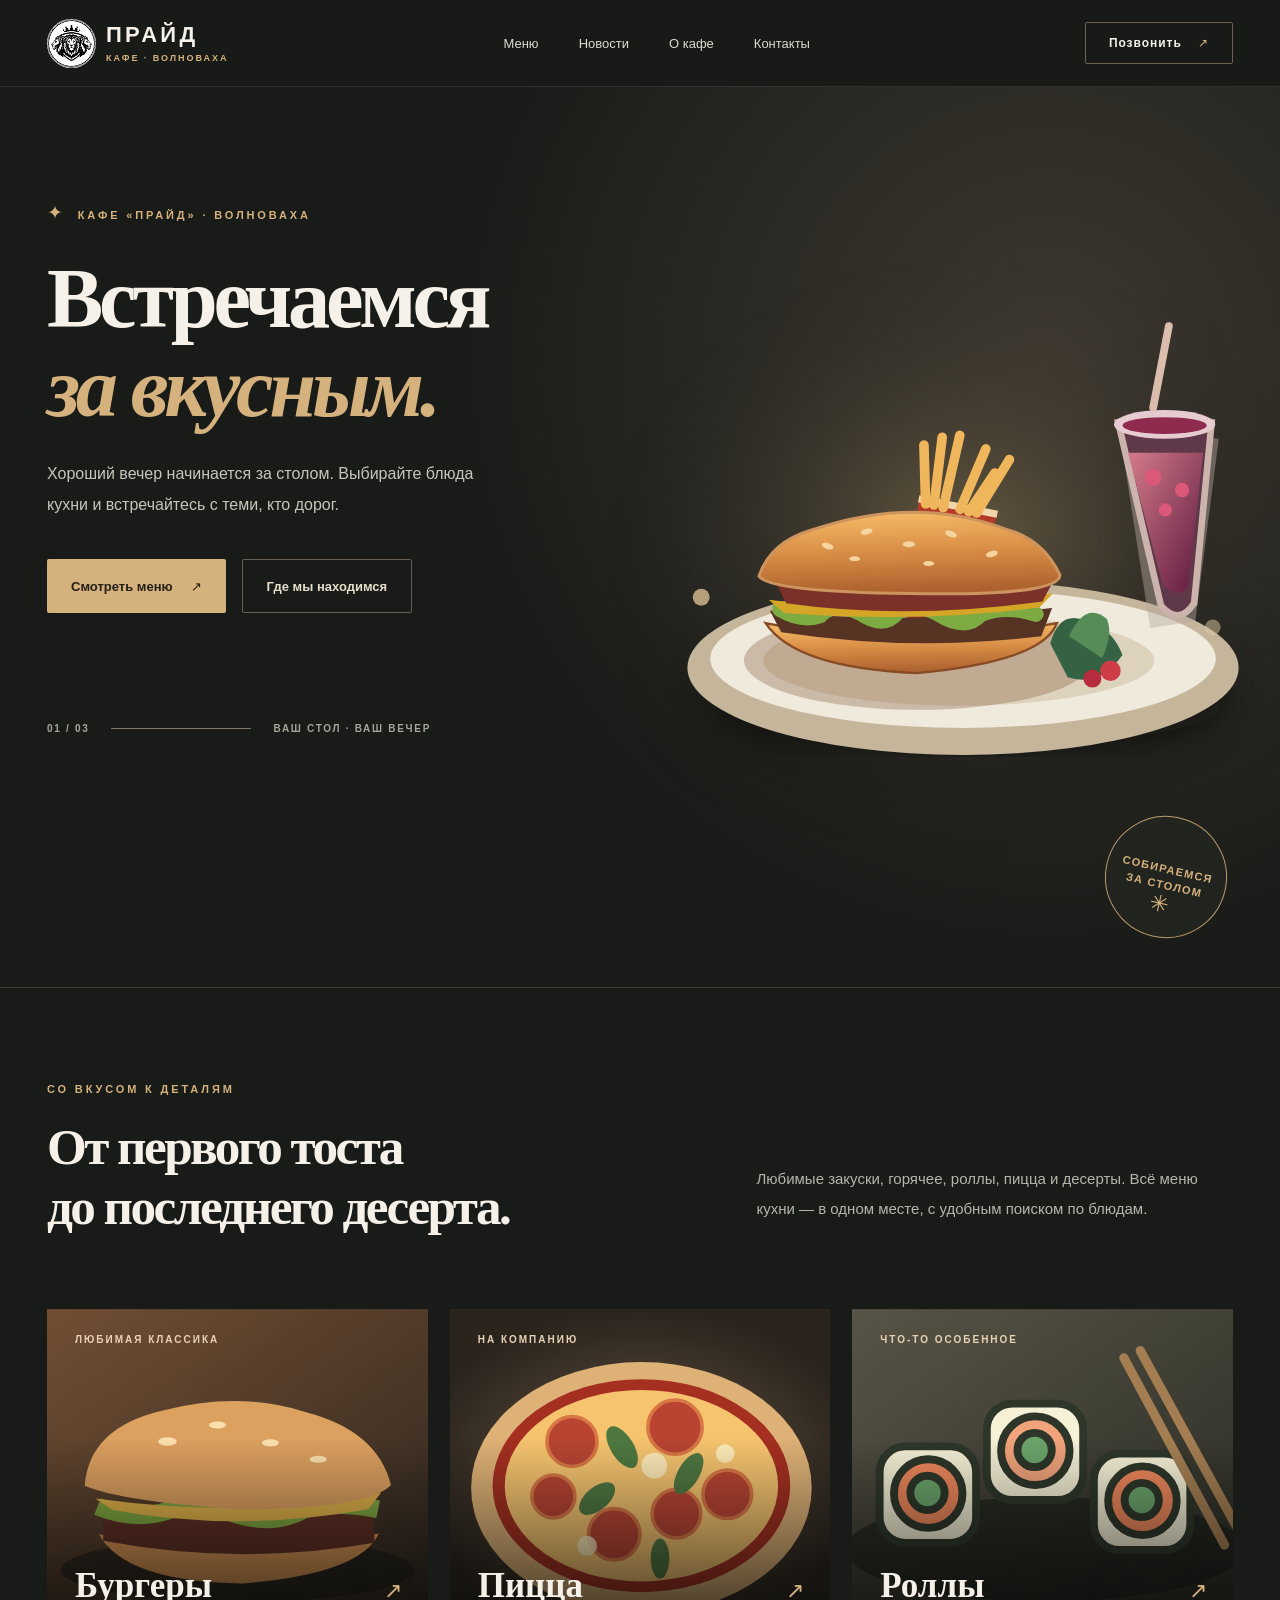
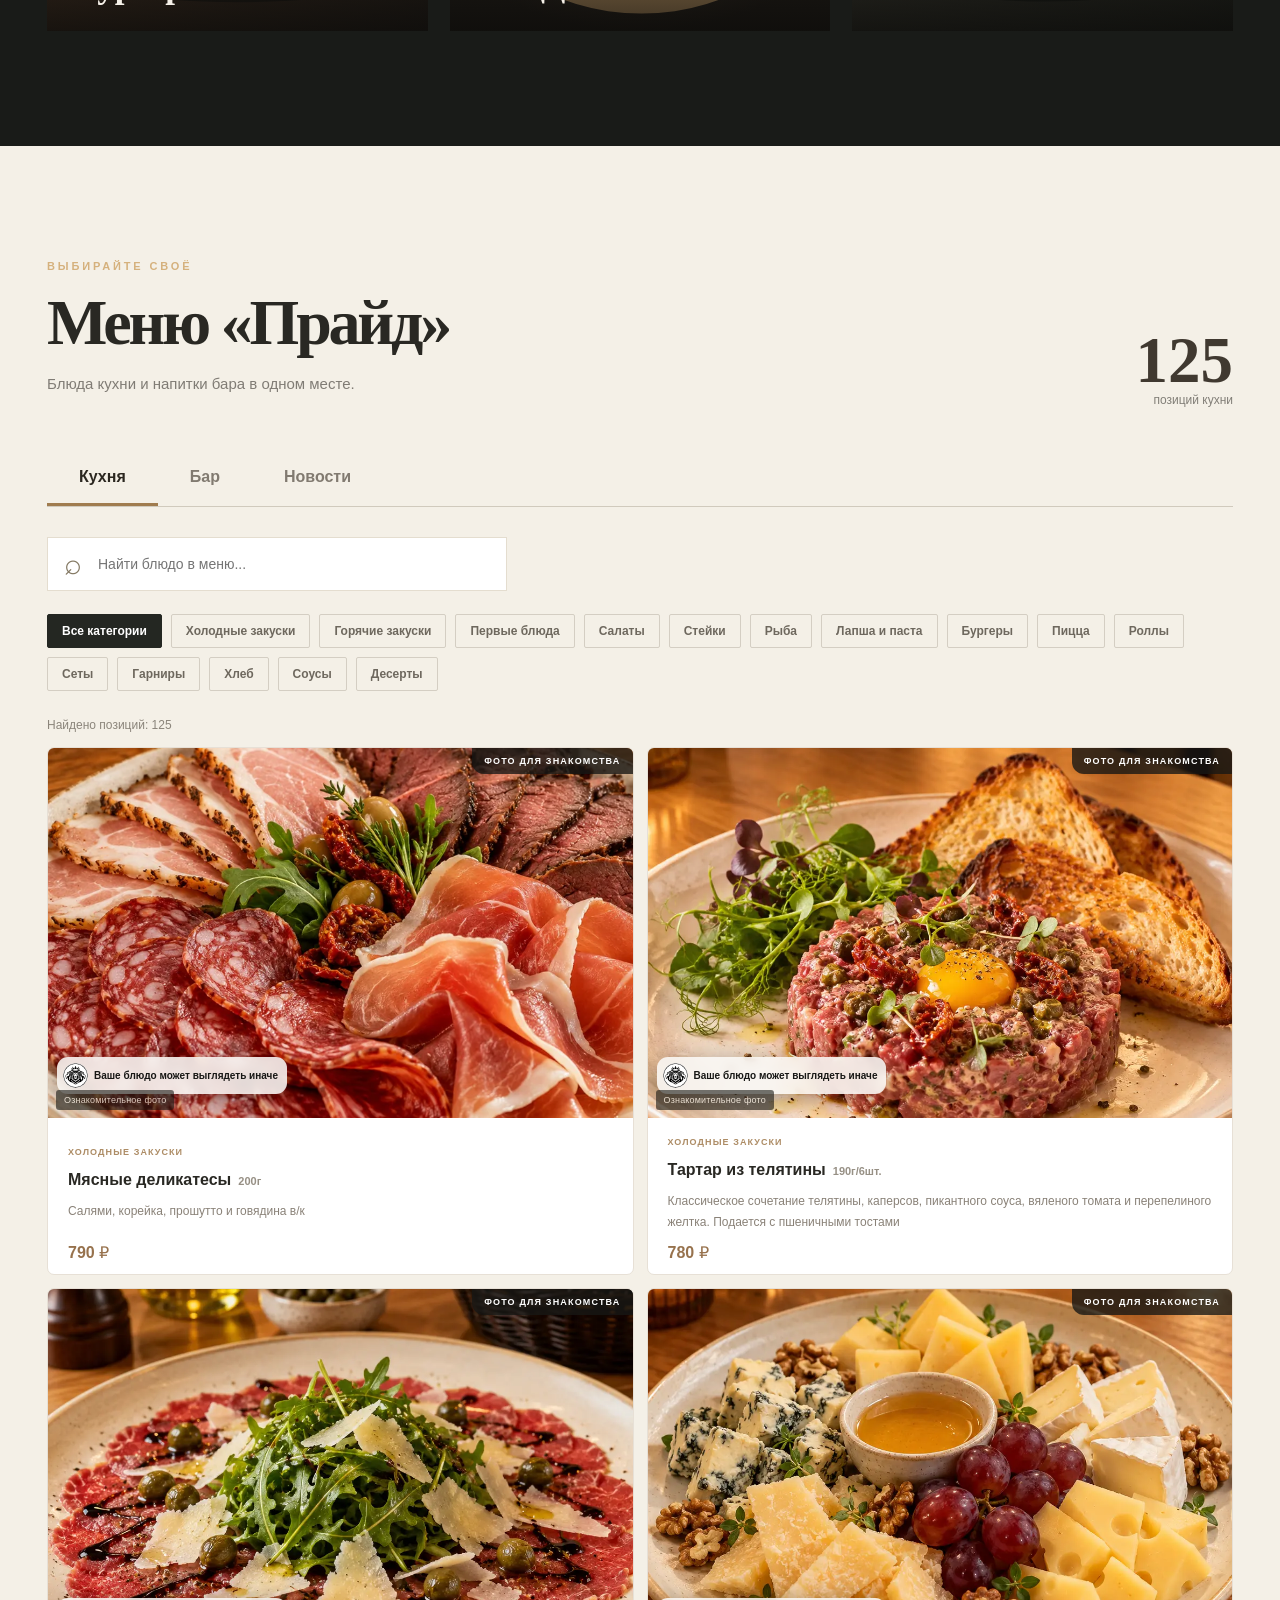
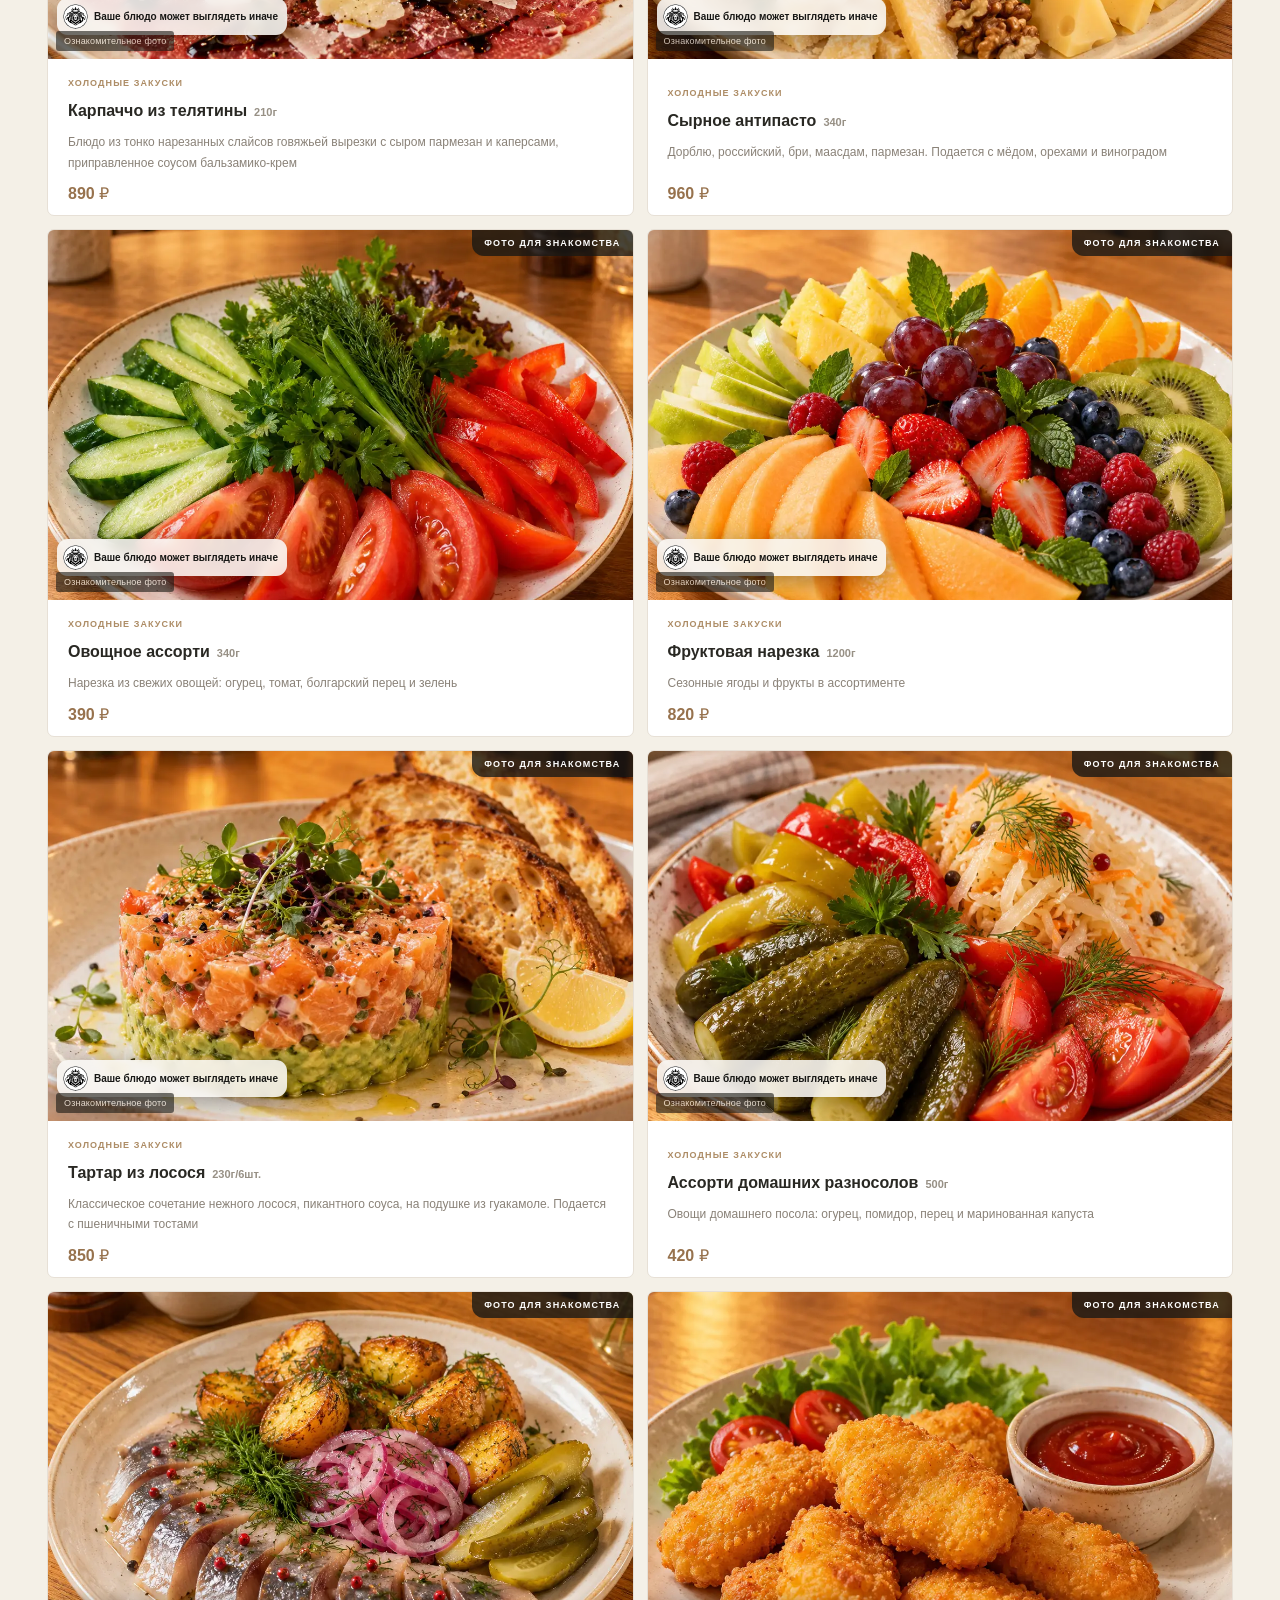
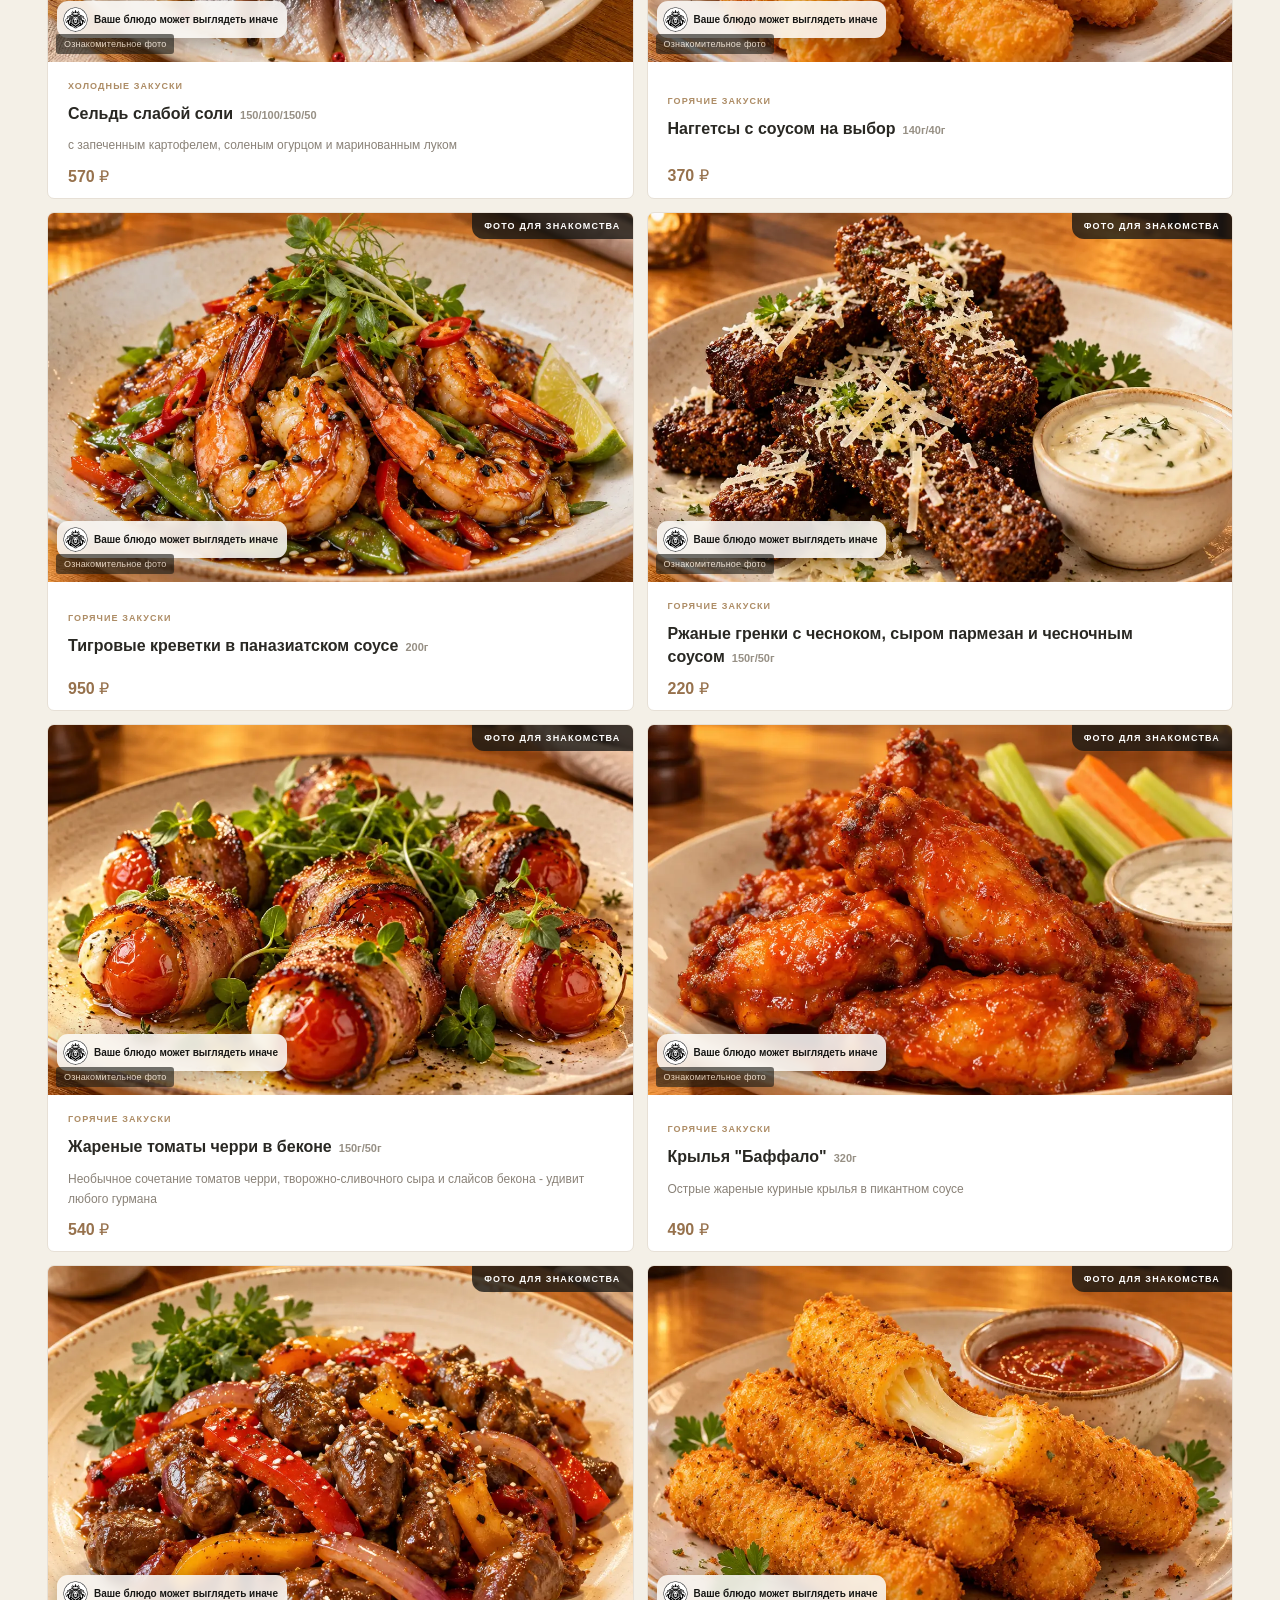
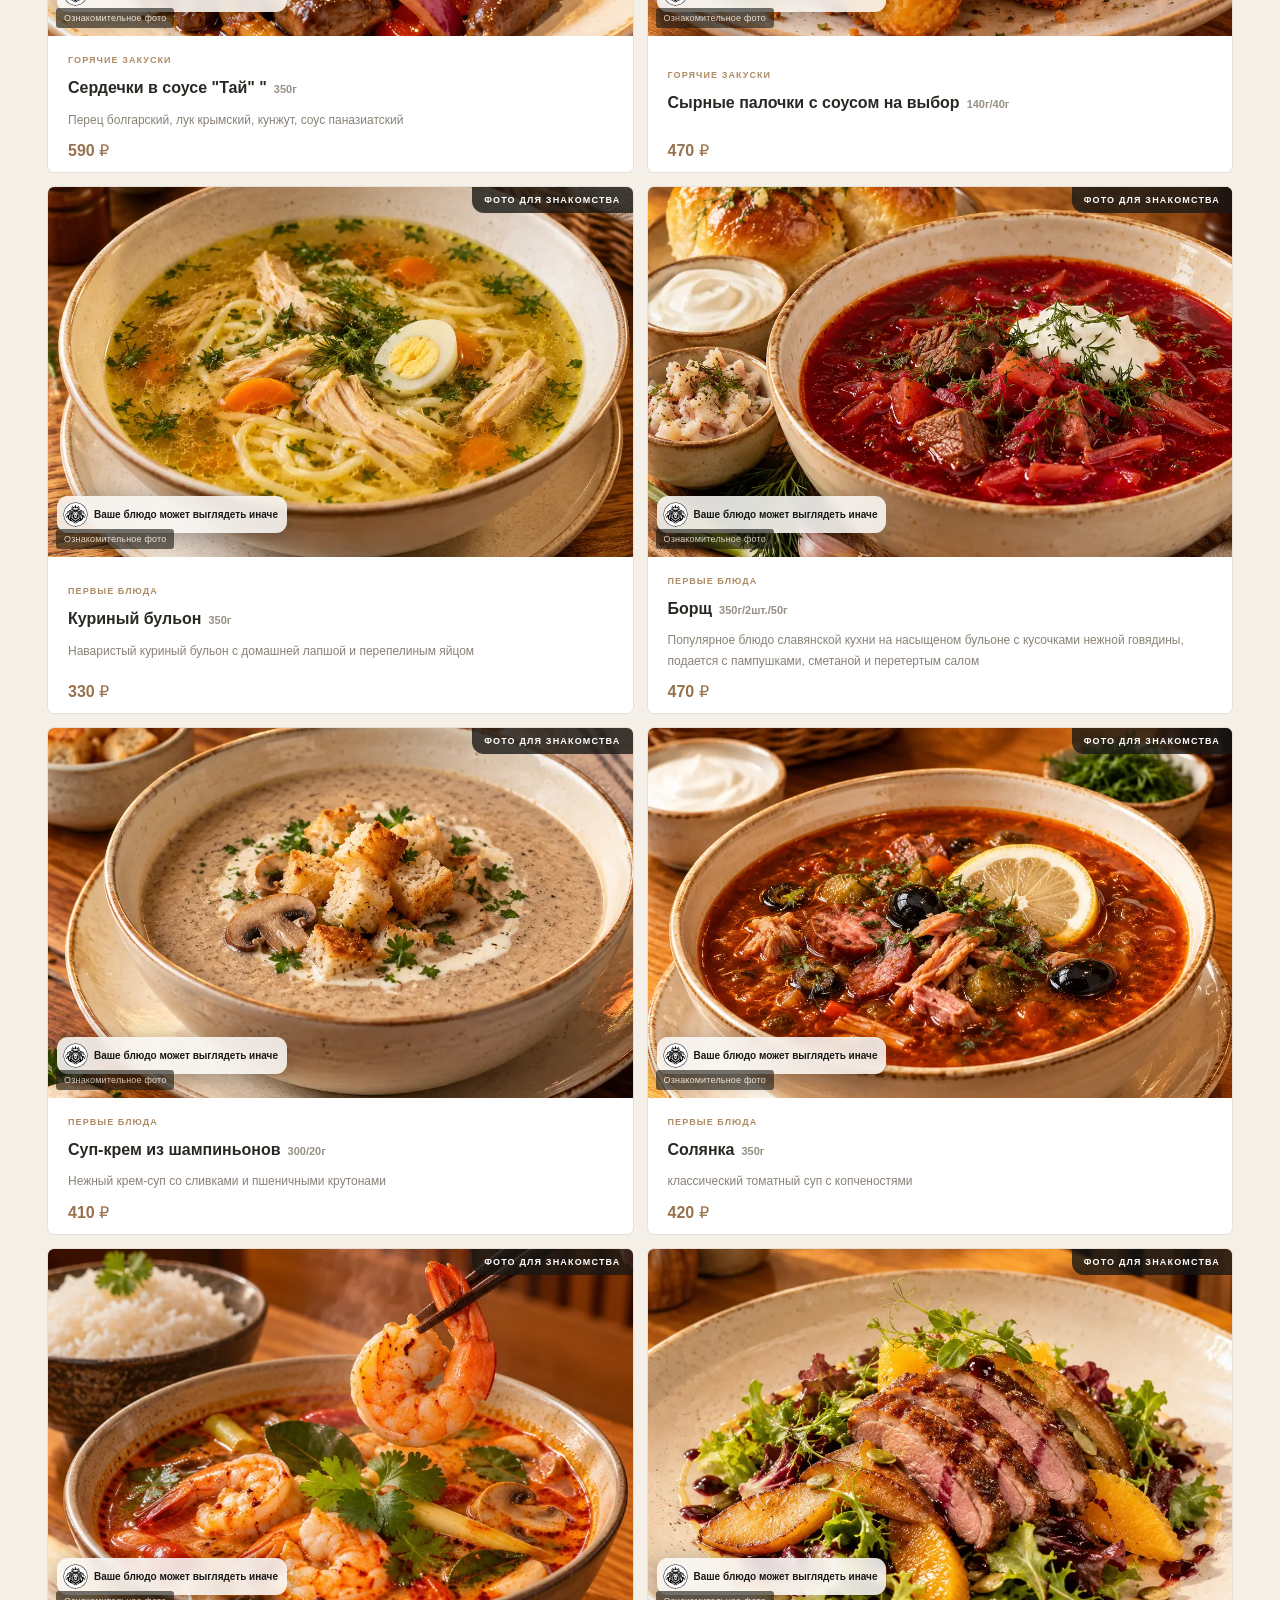
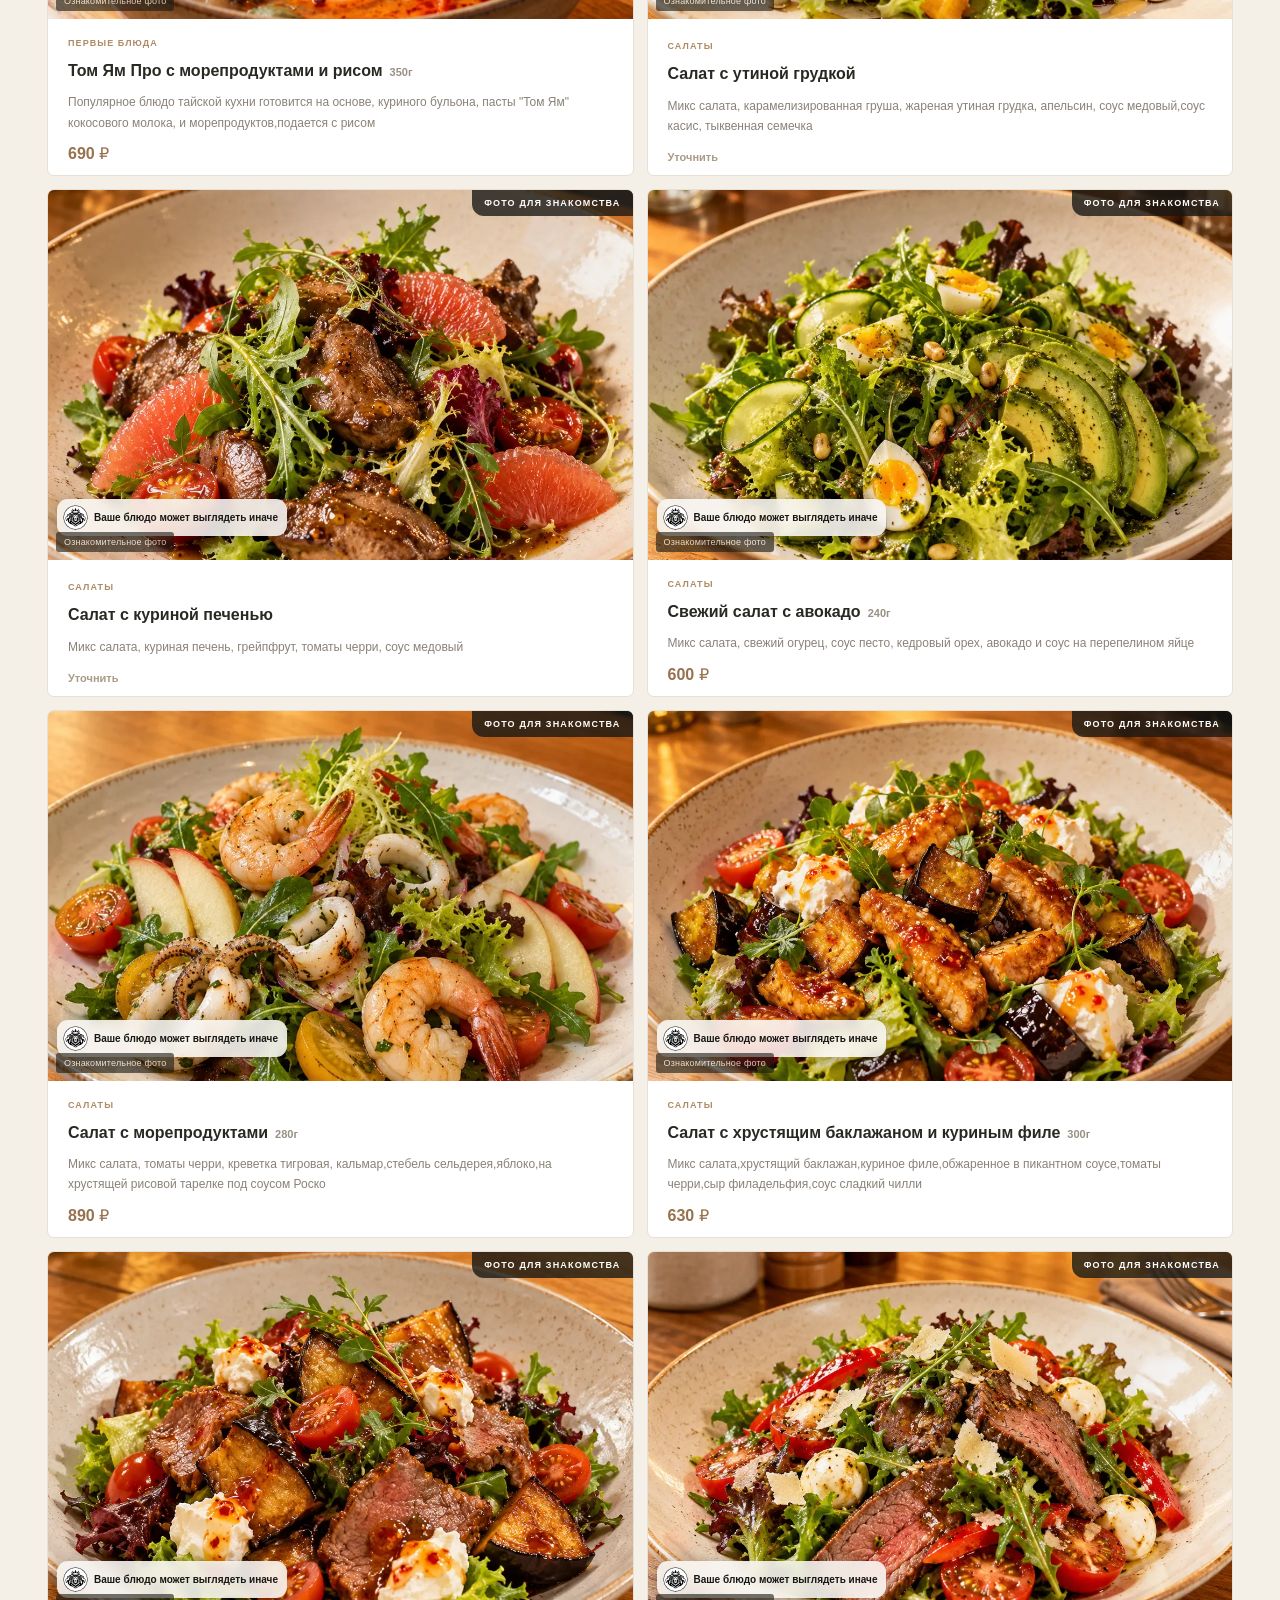
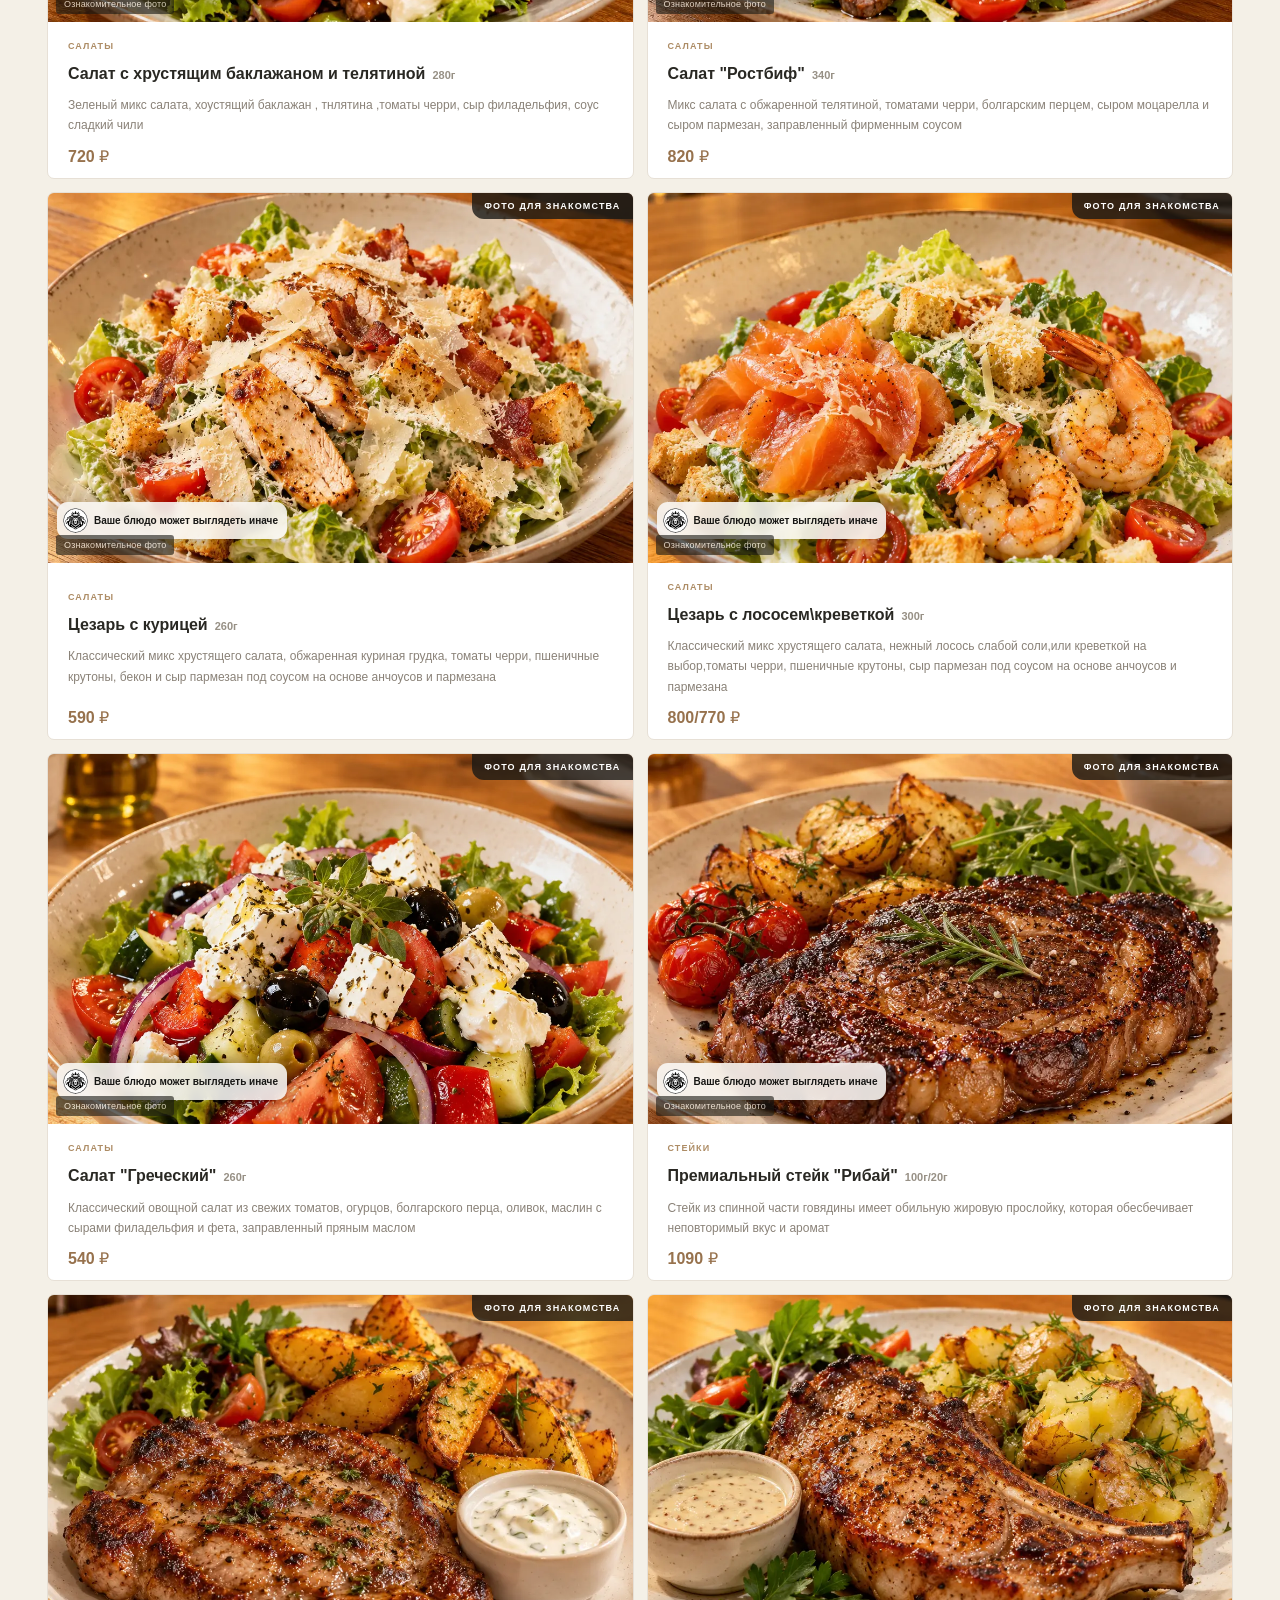
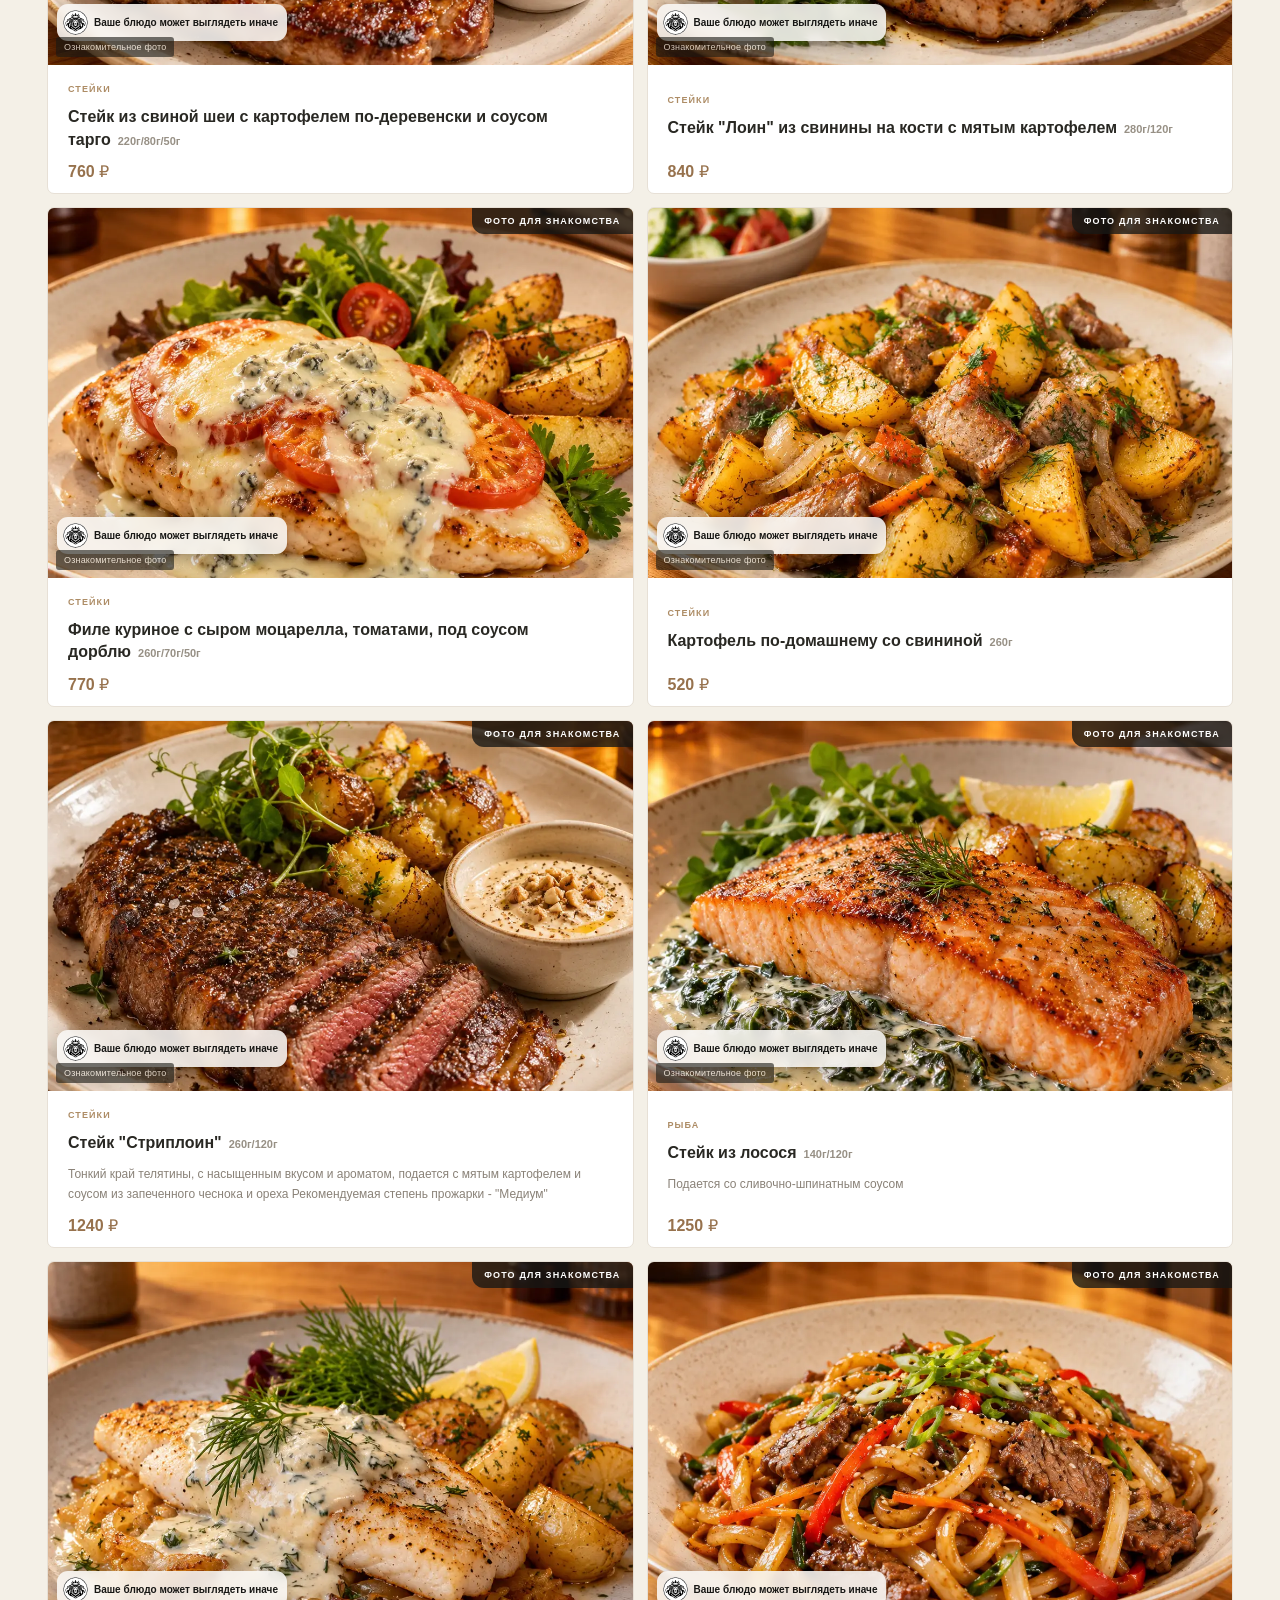
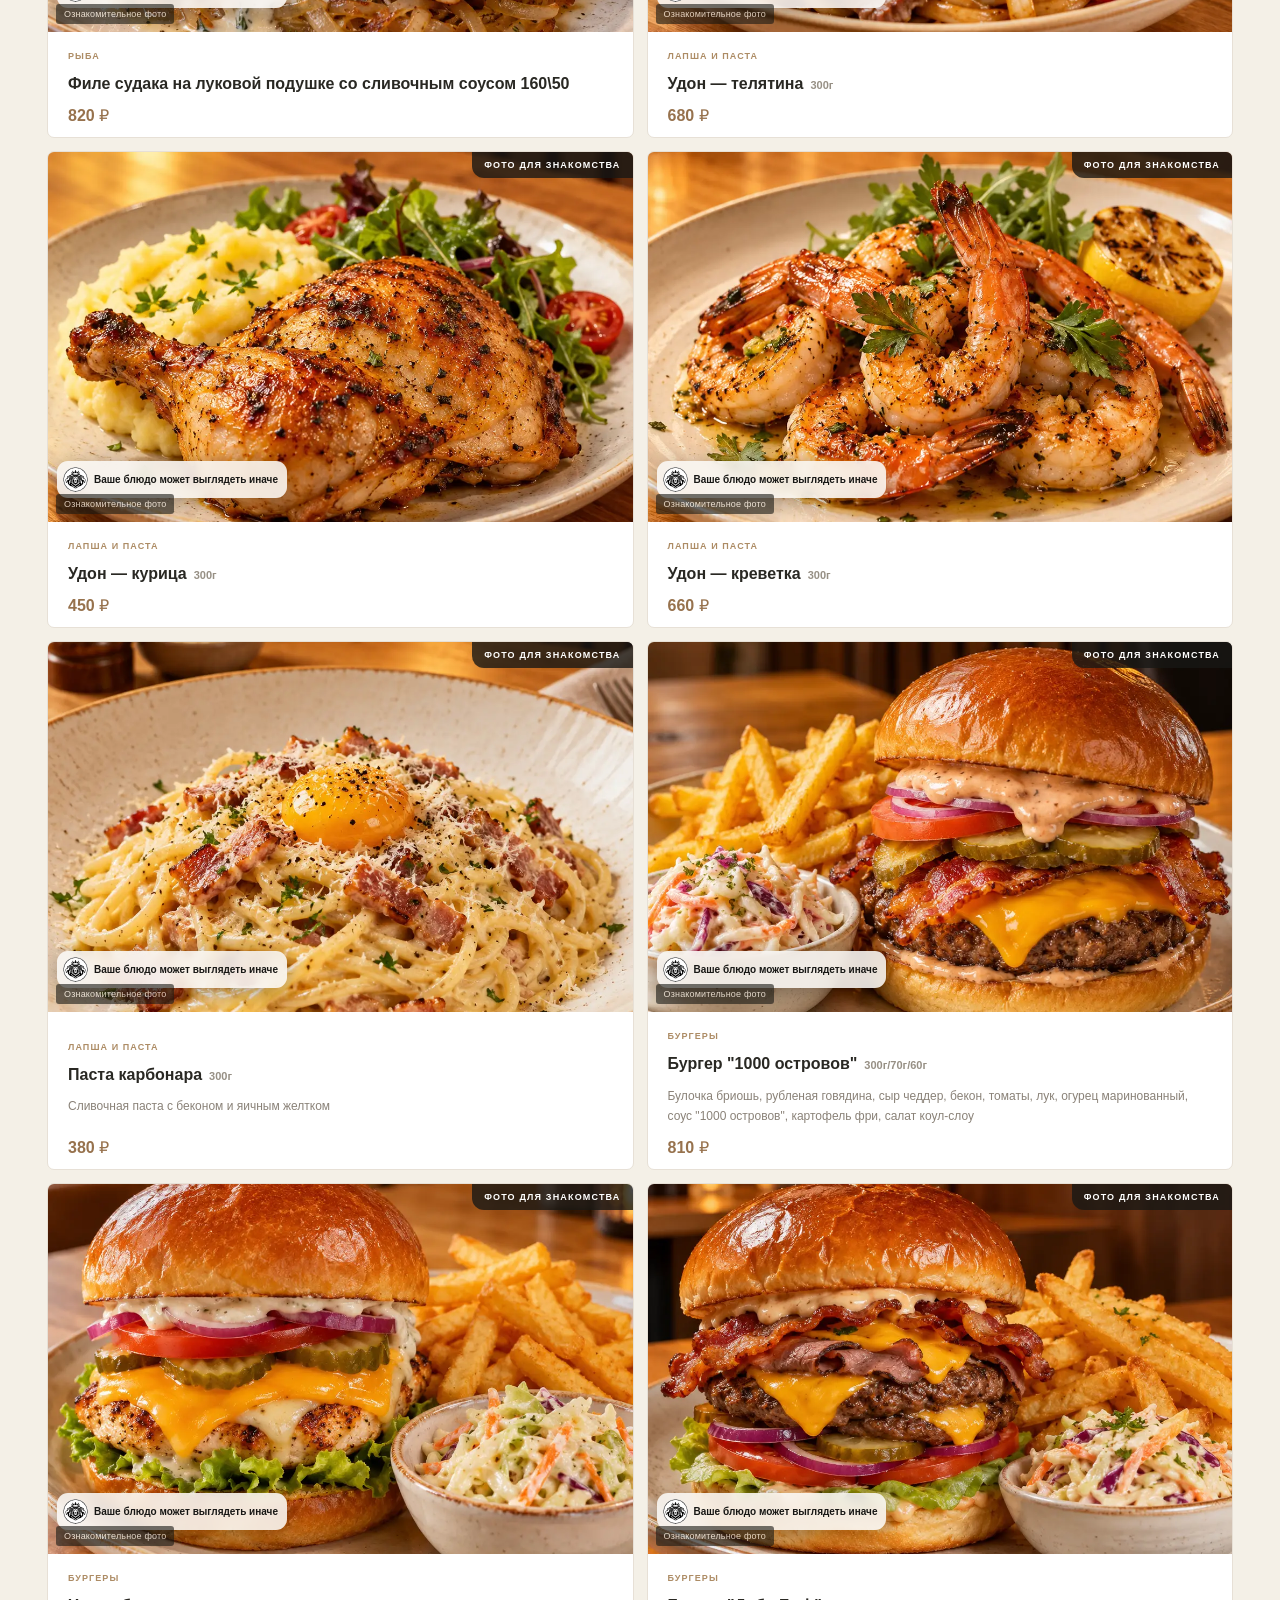
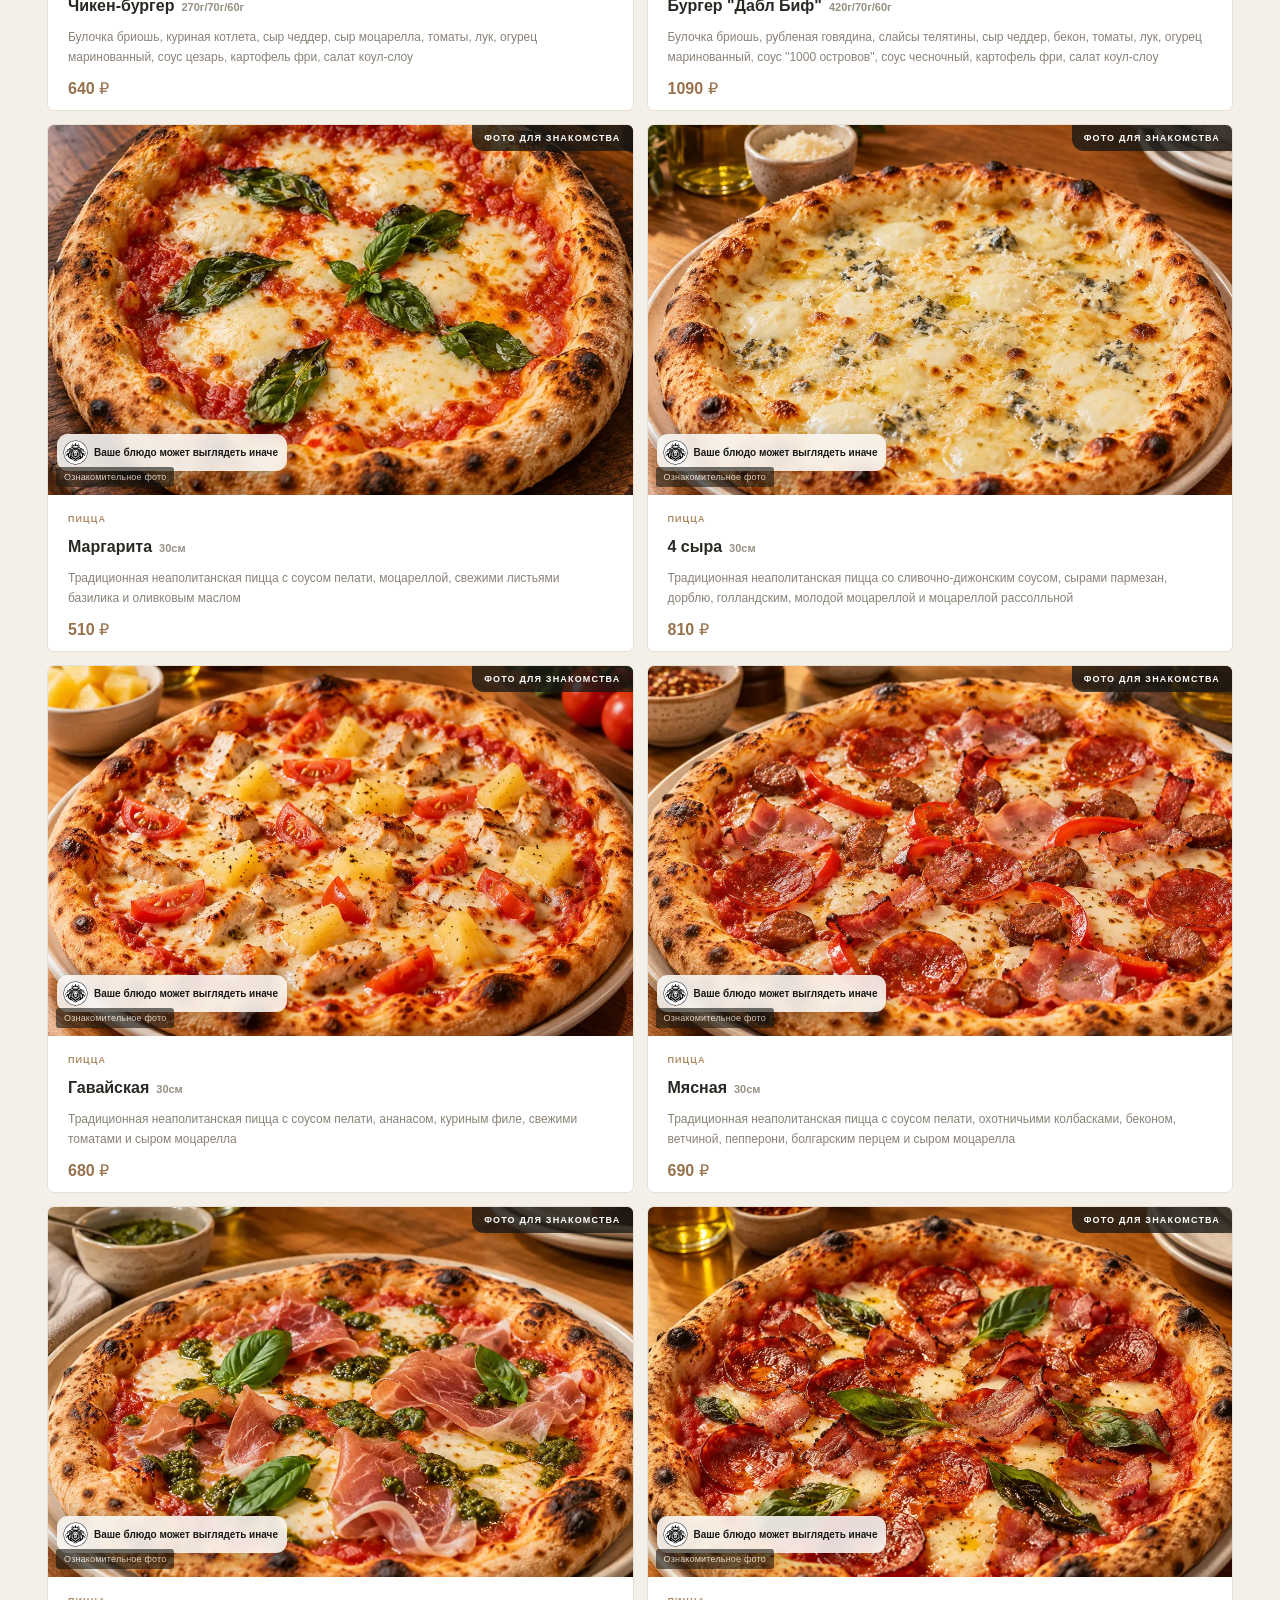
==== commit a91c27fc: "Fix installable Android v1.4: original lion branding, watermarked photos, live Telegram news" ====
--- a/android/app/src/main/assets/site/index.html
+++ b/android/app/src/main/assets/site/index.html
@@ -5,7 +5,7 @@
   <meta name="viewport" content="width=device-width, initial-scale=1">
   <meta name="description" content="Кафе «Прайд», Волноваха: меню кухни, цены, адрес и телефон.">
   <meta name="theme-color" content="#191b18">
-  <link rel="icon" href="./assets/logo.svg" type="image/svg+xml">
+  <link rel="icon" href="./assets/pride-original-logo.png" type="image/png">
   <link rel="stylesheet" href="./styles.css">
   <link rel="stylesheet" href="./cart.css">
   <title>Прайд — кафе в Волновахе | Меню кухни</title>
@@ -14,8 +14,8 @@
 <a href="#menu" class="skip">Перейти к меню</a>
 <header class="topbar">
   <div class="container header-inner">
-    <a class="brand" href="#top" aria-label="Прайд — на главную"><img src="./assets/logo.svg" width="49" height="49" alt="Логотип кафе Прайд"><span>ПРАЙД <small>КАФЕ · ВОЛНОВАХА</small></span></a>
-    <nav class="nav" aria-label="Основная навигация"><a href="#menu">Меню</a><a href="#about">О кафе</a><a href="#contacts">Контакты</a></nav>
+    <a class="brand" href="#top" aria-label="Прайд — на главную"><img src="./assets/pride-original-logo.png" width="49" height="49" alt="Логотип кафе Прайд"><span>ПРАЙД <small>КАФЕ · ВОЛНОВАХА</small></span></a>
+    <nav class="nav" aria-label="Основная навигация"><a href="#menu" data-pride-tab="kitchen">Меню</a><a href="#menu" data-pride-tab="news">Новости</a><a href="#about">О кафе</a><a href="#contacts">Контакты</a></nav>
     <a class="header-phone" href="tel:+79490684888">Позвонить <span aria-hidden="true">↗</span></a>
   </div>
 </header>
@@ -44,8 +44,8 @@
   <section class="menu-section" id="menu">
     <div class="container">
       <div class="menu-heading"><div><span class="eyebrow">ВЫБИРАЙТЕ СВОЁ</span><h2>Меню «Прайд»</h2><p>Блюда кухни и напитки бара в одном месте.</p></div><div class="menu-count"><b id="total-count">125</b><span>позиций кухни</span></div></div>
-      <div class="menu-tabs" role="tablist" aria-label="Раздел меню">
-        <button id="tab-kitchen" role="tab" aria-selected="true" class="selected">Кухня</button><button id="tab-bar" role="tab" aria-selected="false">Бар</button>
+      <div class="menu-tabs" role="tablist" aria-label="Раздел приложения">
+        <button id="tab-kitchen" role="tab" aria-selected="true" class="selected">Кухня</button><button id="tab-bar" role="tab" aria-selected="false">Бар</button><button id="tab-news" role="tab" aria-selected="false">Новости</button>
       </div>
       <div id="kitchen">
         <div class="toolbar"><label class="search"><span aria-hidden="true">⌕</span><input id="search" type="search" placeholder="Найти блюдо в меню..." aria-label="Поиск по меню"></label><button id="clear" type="button" class="clear" hidden>Сбросить</button></div>
@@ -54,14 +54,16 @@
         <div id="dishes" class="dishes"></div>
         <p class="menu-footnote">Фотографии взяты из опубликованного меню кафе «Прайд». Реальная подача может отличаться. Цены указаны в рублях и могут изменяться. Пожалуйста, уточняйте актуальные цены и наличие по телефону.</p>
       </div>
+      <section id="news" class="pride-news" hidden aria-label="Новости кафе Прайд"><div class="news-heading"><div><span class="eyebrow">ИЗ НАШЕГО TELEGRAM</span><h3>Новости кафе</h3><p>Публикации из официального канала <a href="https://t.me/cafe_Pride_Volna" target="_blank" rel="noopener noreferrer">@cafe_Pride_Volna</a></p></div><img class="news-logo" src="./assets/pride-original-logo.png" alt="Логотип кафе Прайд"></div><div class="news-actions"><span id="news-status" aria-live="polite">Загружаем публикации…</span><button id="refresh-news" type="button">Обновить ↻</button></div><div id="news-items" class="news-grid"></div><p class="news-hint">Сообщения обновляются автоматически. При отсутствии сети показываются последние сохранённые записи.</p><a class="news-channel-link" href="https://t.me/cafe_Pride_Volna" target="_blank" rel="noopener noreferrer">Открыть канал в Telegram ↗</a></section>
       <div id="bar" class="bar-empty" hidden><div class="bar-icon">✦</div><h3>Меню бара</h3><p>Подробный ассортимент напитков и актуальные цены уточняйте у сотрудников кафе.</p><a class="btn btn-primary" href="tel:+79490684888">Уточнить по телефону ↗</a></div>
     </div>
   </section>
   <section class="about-section" id="about"><div class="container about-grid"><div><span class="eyebrow">НЕ ПРОСТО УЖИН</span><h2>Ваш стол.<br><em>Ваш вечер.</em></h2></div><div><p>«Прайд» — место для разговоров, встреч и хорошего вечера за вкусной едой. Собрали меню кухни, чтобы вы могли заранее выбрать любимое или открыть что-то новое.</p><a class="inline-link" href="#contacts">Ждём вас в гости <span>↗</span></a></div></div></section>
   <section class="contact-section" id="contacts"><div class="container contact-grid"><div><span class="eyebrow">НА СВЯЗИ</span><h2>До встречи<br>в «Прайде».</h2><p>Приходите с друзьями и близкими. По вопросам бронирования и актуального меню звоните нам.</p></div><div class="contact-card"><span>АДРЕС</span><strong>Волноваха,<br>ул. Ленина, 108</strong><span>ТЕЛЕФОН</span><a class="phone-big" href="tel:+79490684888">+7 (949) 068-48-88</a><div class="contact-actions"><a href="tel:+79490684888" class="btn btn-primary">Позвонить ↗</a><a href="https://yandex.ru/maps/?text=%D0%92%D0%BE%D0%BB%D0%BD%D0%BE%D0%B2%D0%B0%D1%85%D0%B0%20%D1%83%D0%BB%D0%B8%D1%86%D0%B0%20%D0%9B%D0%B5%D0%BD%D0%B8%D0%BD%D0%B0%20108" class="btn btn-outline" target="_blank" rel="noopener noreferrer">На карте ↗</a></div></div></div></section>
 </main>
-<footer><div class="container footer-inner"><a class="brand" href="#top"><img src="./assets/logo.svg" width="44" height="44" alt=""><span>ПРАЙД<small>КАФЕ</small></span></a><span>ВОЛНОВАХА · УЛ. ЛЕНИНА, 108</span><span>© <span id="year"></span> КАФЕ «ПРАЙД»</span></div></footer>
+<footer><div class="container footer-inner"><a class="brand" href="#top"><img src="./assets/pride-original-logo.png" width="44" height="44" alt=""><span>ПРАЙД<small>КАФЕ</small></span></a><span>ВОЛНОВАХА · УЛ. ЛЕНИНА, 108</span><span>© <span id="year"></span> КАФЕ «ПРАЙД»</span></div></footer>
 <script src="./photos.js" defer></script>
 <script src="./app.js" defer></script>
 <script src="./cart.js" defer></script>
+<script src="./news.js" defer></script>
 </body></html>
--- a/android/app/src/main/assets/site/cart.css
+++ b/android/app/src/main/assets/site/cart.css
@@ -73,3 +73,39 @@
 .dish .cart-add{margin:0 20px 20px;min-height:48px}
 .cart-thumb{width:75px;height:75px;object-fit:cover;border-radius:7px;flex:none;background:#e4d9c7}
 @media(max-width:420px){.cart-thumb{width:64px;height:64px}.cart-line{gap:10px}.cart-line h3{font-size:13px}}
+
+
+/* Pride branded imagery + channel news */
+.topbar .brand img,footer .brand img{object-fit:cover;border-radius:50%;background:#fff}
+.pride-watermark{position:relative;display:block;width:100%;height:100%;overflow:hidden}
+.pride-watermark>img{width:100%;height:100%;object-fit:cover}
+.pride-watermark-top{position:absolute;right:0;top:0;background:rgba(23,24,21,.79);color:#fff;padding:8px 12px;font-size:9px;letter-spacing:.13em;font-weight:800;border-radius:0 0 0 12px;text-transform:uppercase}
+.pride-watermark-bottom{position:absolute;bottom:24px;left:9px;display:flex;align-items:center;gap:6px;border-radius:11px;padding:6px 9px 6px 6px;background:rgba(249,248,245,.88);color:#171715;font-weight:800;font-size:10px;max-width:calc(100% - 18px);box-shadow:0 5px 25px #0005;backdrop-filter:blur(5px)}
+.pride-watermark-bottom img{height:25px;width:25px;object-fit:cover;border-radius:50%;background:white;flex:none}
+.pride-watermark.is-thumb{height:75px;width:75px;border-radius:6px;flex:none}
+.pride-watermark.is-thumb>img{width:100%;height:100%}
+.pride-watermark.is-thumb .pride-watermark-top{font-size:5px;padding:3px 4px;letter-spacing:0}
+.pride-watermark.is-thumb .pride-watermark-bottom{bottom:2px;left:2px;right:2px;padding:2px;gap:2px;font-size:5px;border-radius:4px}
+.pride-watermark.is-thumb .pride-watermark-bottom img{height:14px;width:14px}
+.dish-photo>figcaption{bottom:8px;left:8px;font-size:9px;opacity:.8}
+.cart-brand{display:flex;align-items:center;gap:11px}
+.cart-brand>img{width:50px;height:50px;border-radius:50%;background:white;object-fit:cover}
+.nav-news{color:#ead0a7!important}
+.news-heading{display:flex;justify-content:space-between;align-items:center;gap:14px;background:#252a25;padding:22px;border-radius:12px;color:#fff}
+.news-heading h3{font-family:Georgia,serif;font-size:35px;margin:10px 0 12px}
+.news-heading p{margin:0;color:#d1c5b4;line-height:1.7}
+.news-heading p a{text-decoration:underline;text-decoration-color:#d5b17d;color:#e9c99b}
+.news-logo{width:84px;height:84px;object-fit:cover;border-radius:50%;border:3px solid #d5b17d;background:#fff}
+.news-actions{display:flex;align-items:center;justify-content:space-between;gap:14px;padding:21px 2px 16px;font-size:13px;color:#766e62}
+.news-actions button{background:#262923;color:#f5e8d4;border:0;border-radius:6px;padding:10px 16px;font-size:12px}
+.news-grid{display:grid;grid-template-columns:repeat(2,minmax(0,1fr));gap:15px}
+.news-card{background:#fff;border:1px solid #e5dac9;border-radius:12px;overflow:hidden;padding:20px;display:flex;flex-direction:column;gap:10px;min-width:0}
+.news-date{font-size:11px;color:#a07c53;font-weight:800}
+.news-card h4{font-size:17px;line-height:1.45;margin:0;overflow-wrap:anywhere}
+.news-card p{font-size:13px;line-height:1.65;color:#6a665d;white-space:pre-line;overflow-wrap:anywhere;margin:0;max-height:215px;overflow:hidden}
+.news-card>a{margin-top:auto;display:inline-flex;color:#896036;font-weight:800;font-size:12px;text-decoration:underline}
+.news-hint{font-size:12px;color:#80766a;margin:22px 0}
+.news-channel-link{background:#2a2b25;color:#f3e2c6;border-radius:6px;padding:15px 18px;display:inline-flex;font-size:13px;font-weight:800}
+.news-empty{padding:35px 18px;text-align:center;border:1px solid #e5dac9;border-radius:10px;background:white;grid-column:1/-1}
+@media(max-width:720px){.news-grid{grid-template-columns:1fr}.news-heading h3{font-size:28px}.news-logo{width:65px;height:65px}.menu-tabs{overflow-x:auto}.menu-tabs button{padding:16px 18px}.app-bottom-nav a,.app-bottom-nav button{font-size:10px}}
+@media(max-width:440px){.pride-watermark-top{font-size:8px}.pride-watermark-bottom{font-size:9px}.pride-watermark.is-thumb{width:62px;height:62px}.news-heading{padding:17px}}
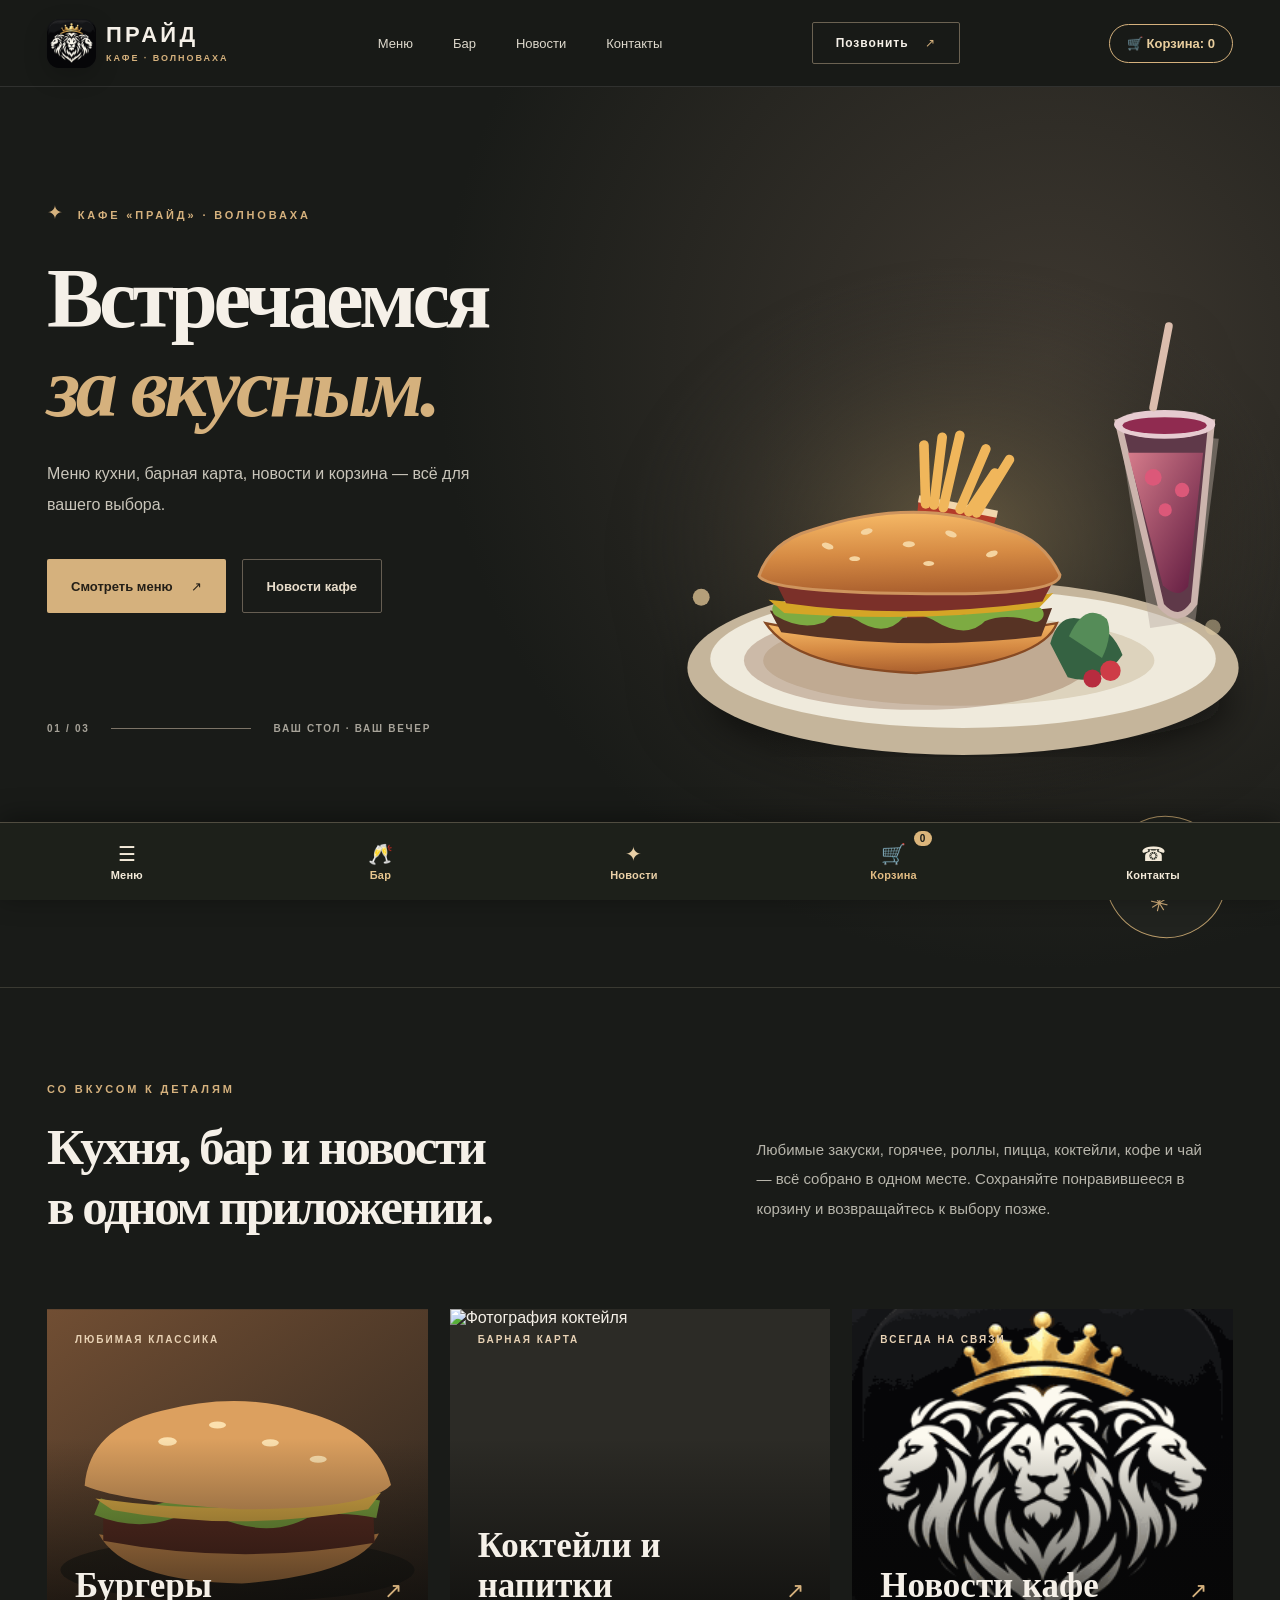
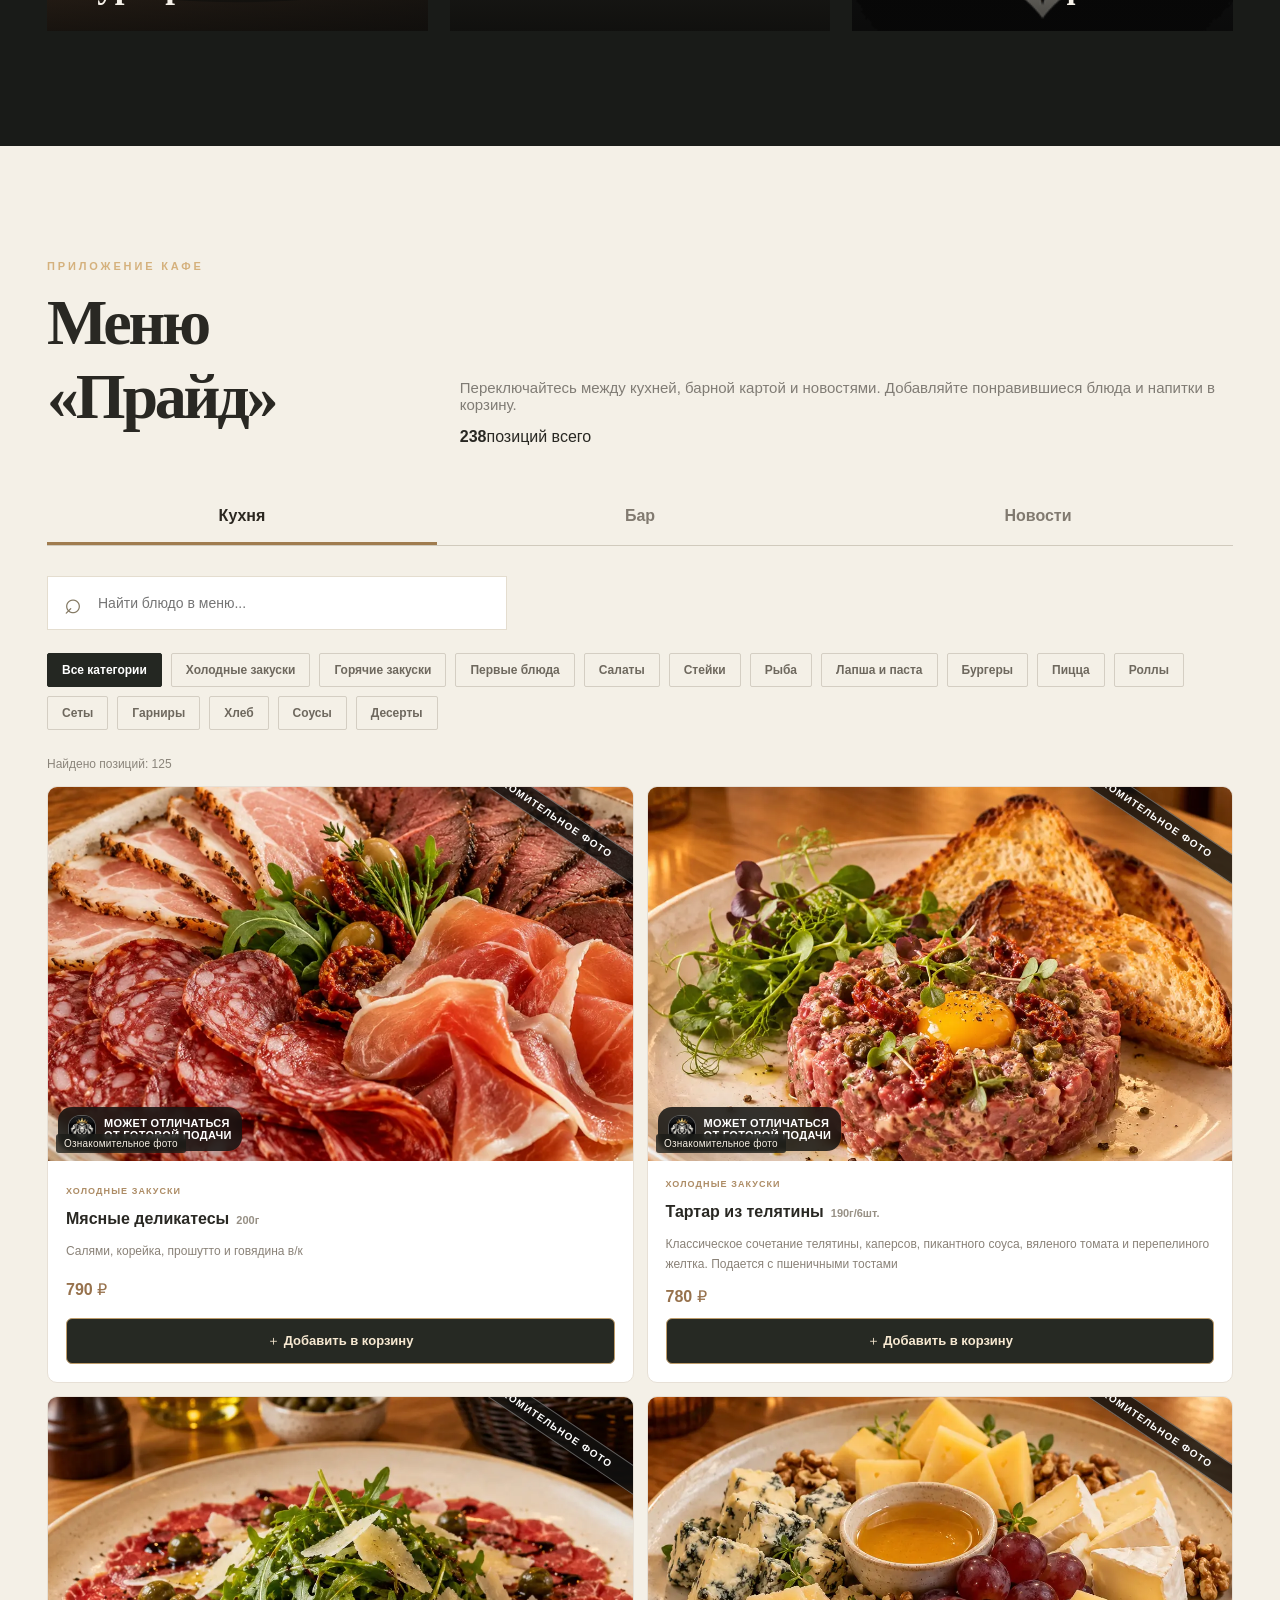
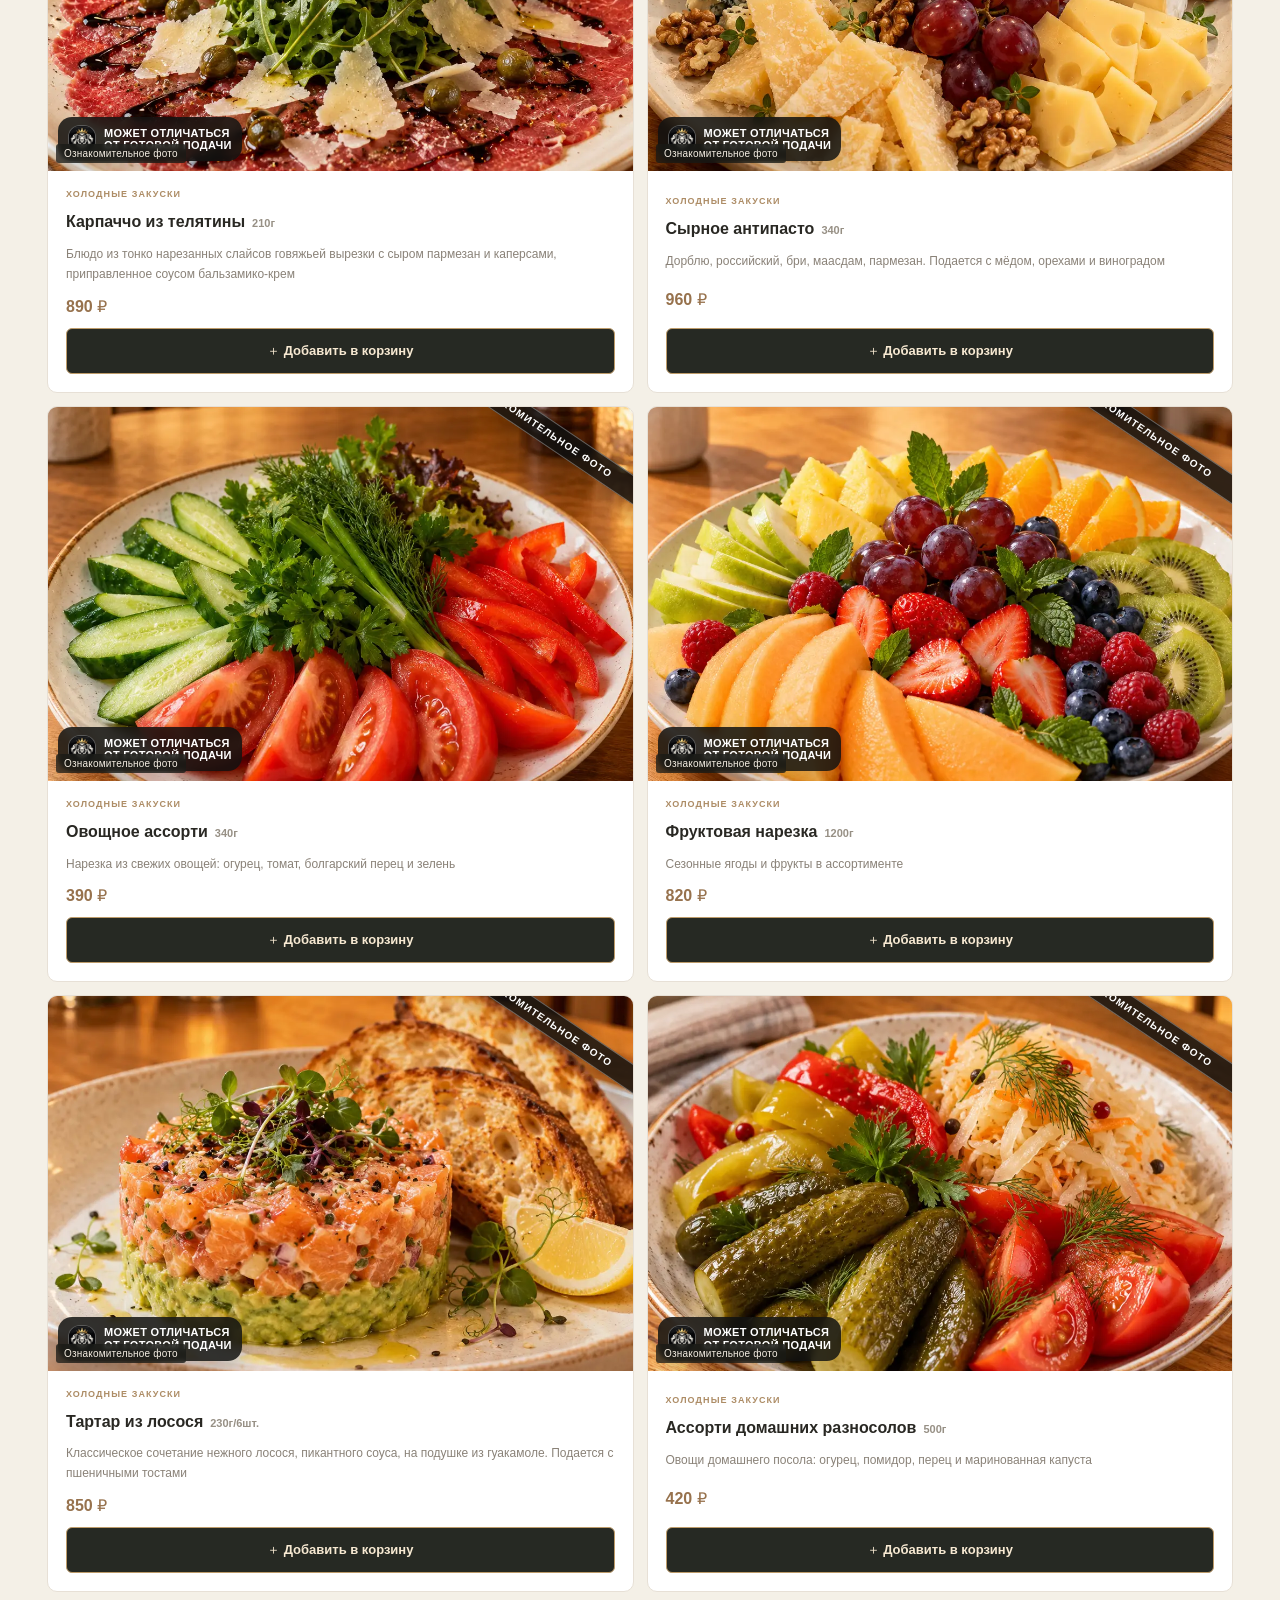
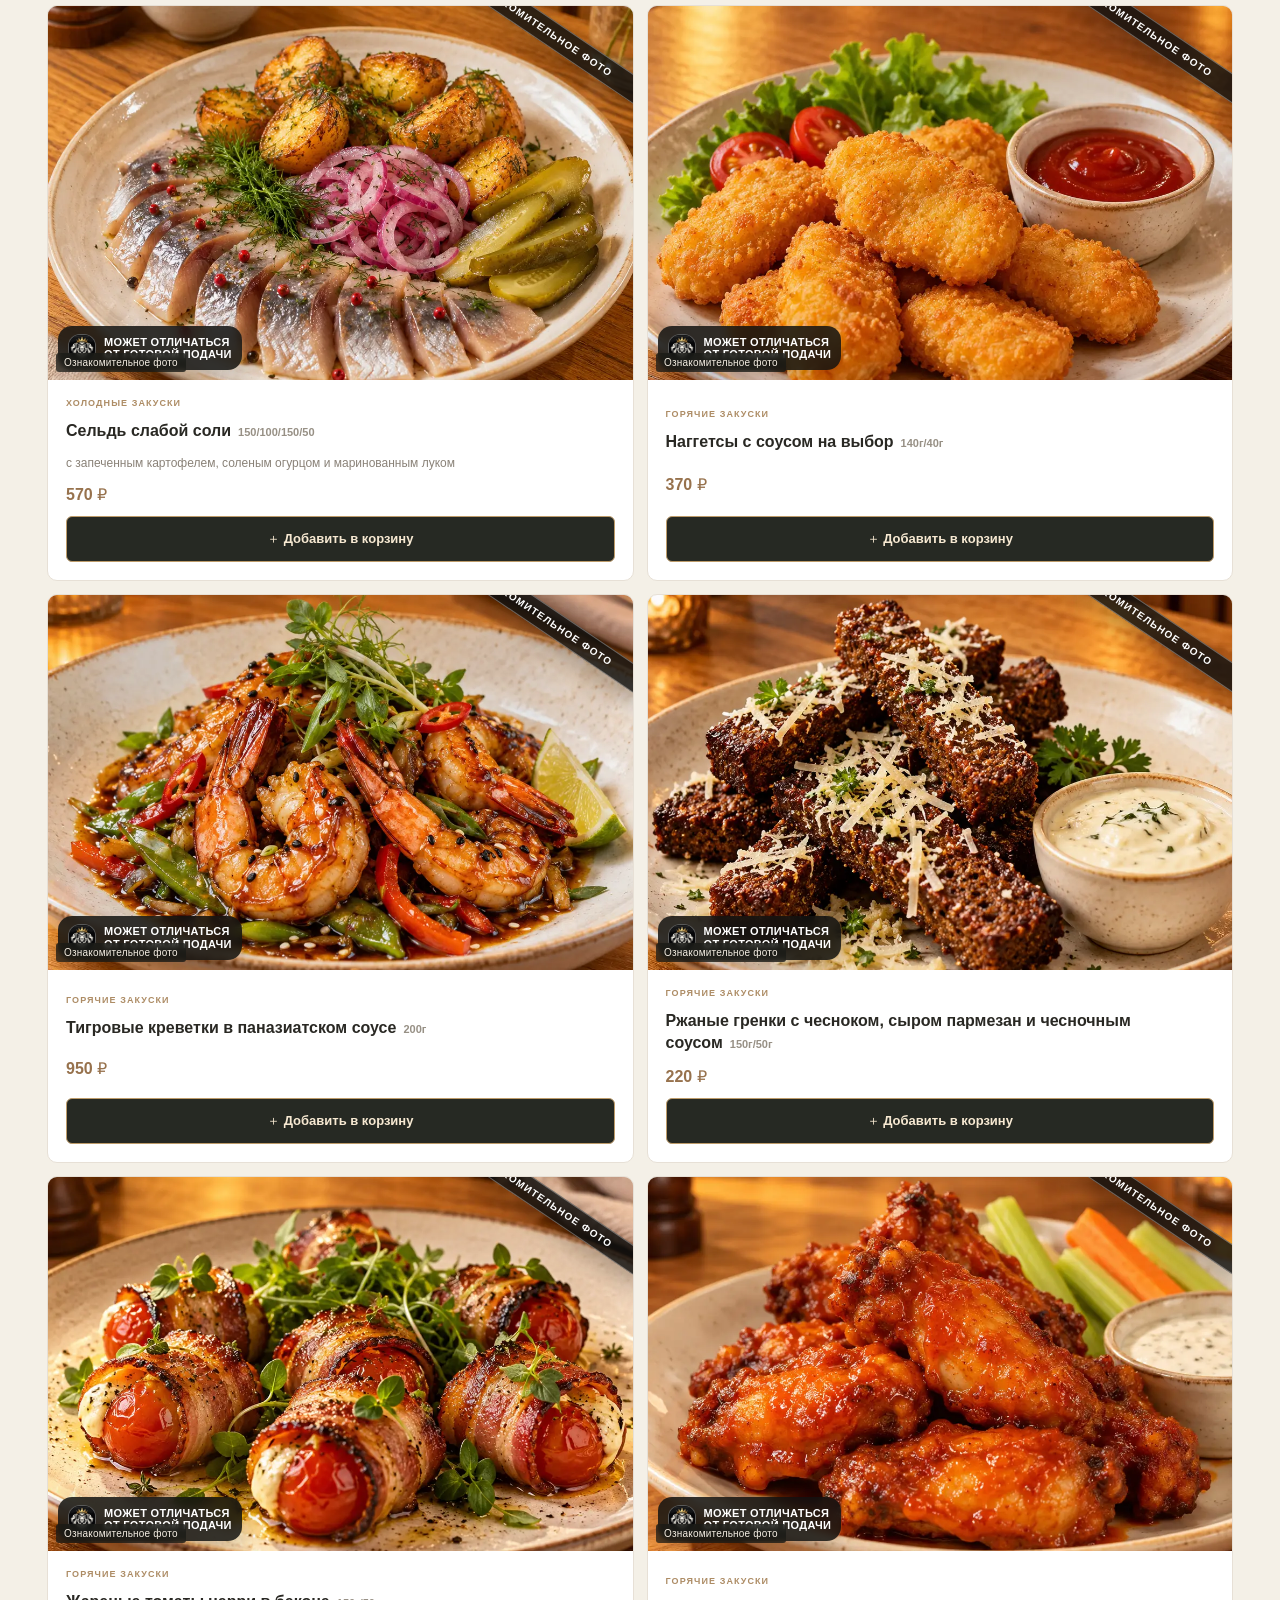
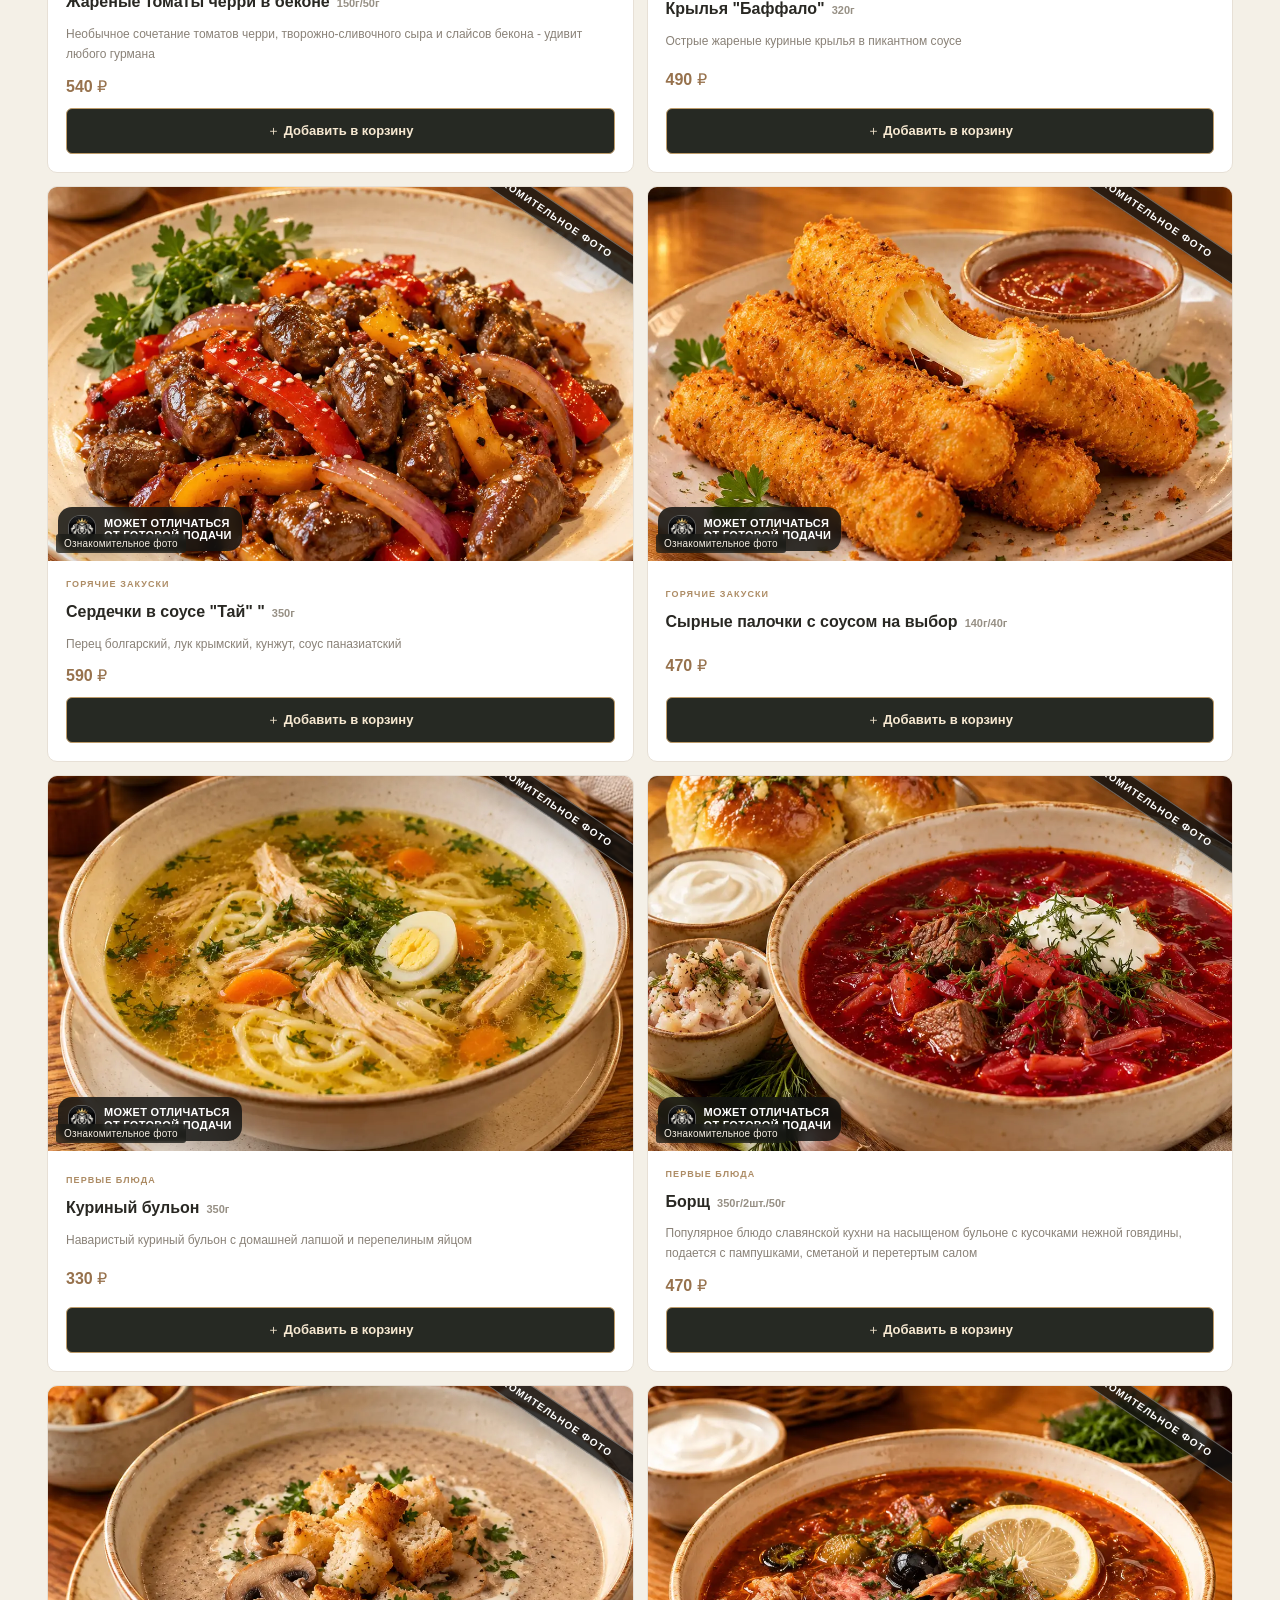
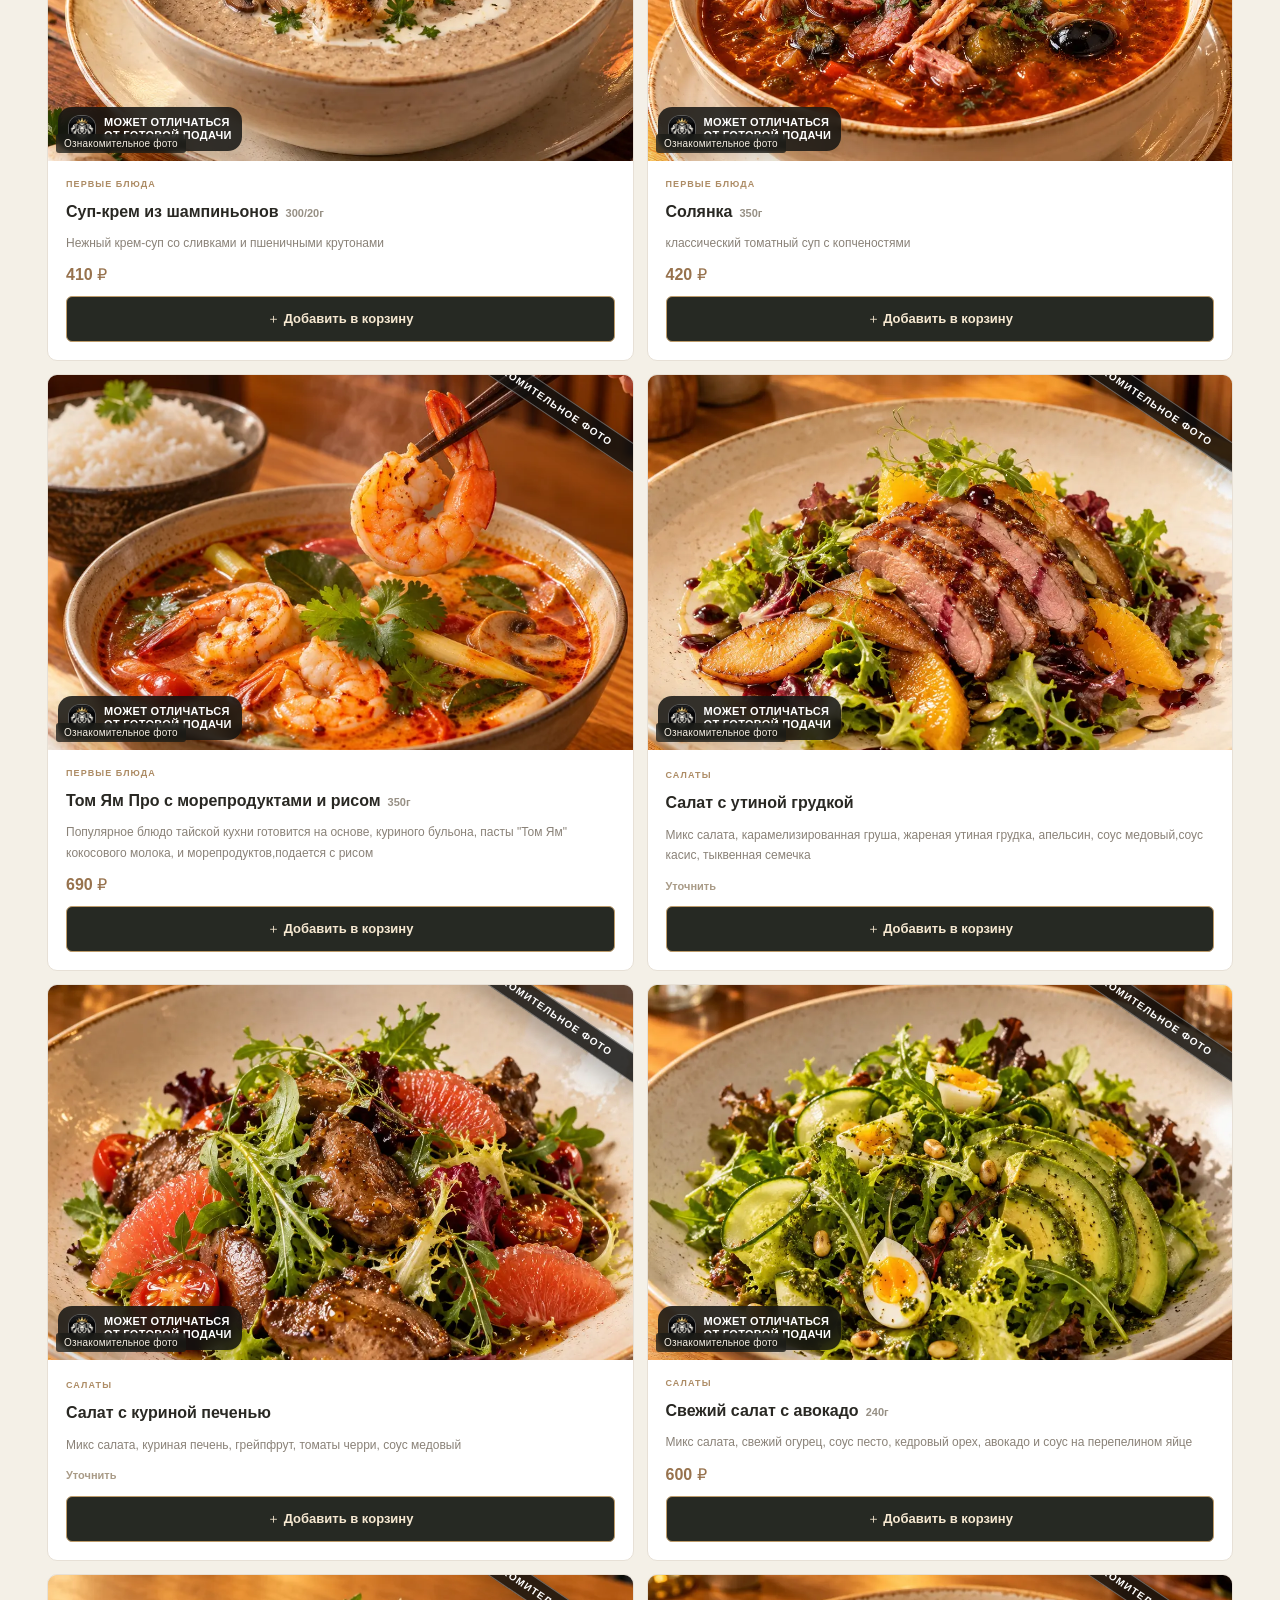
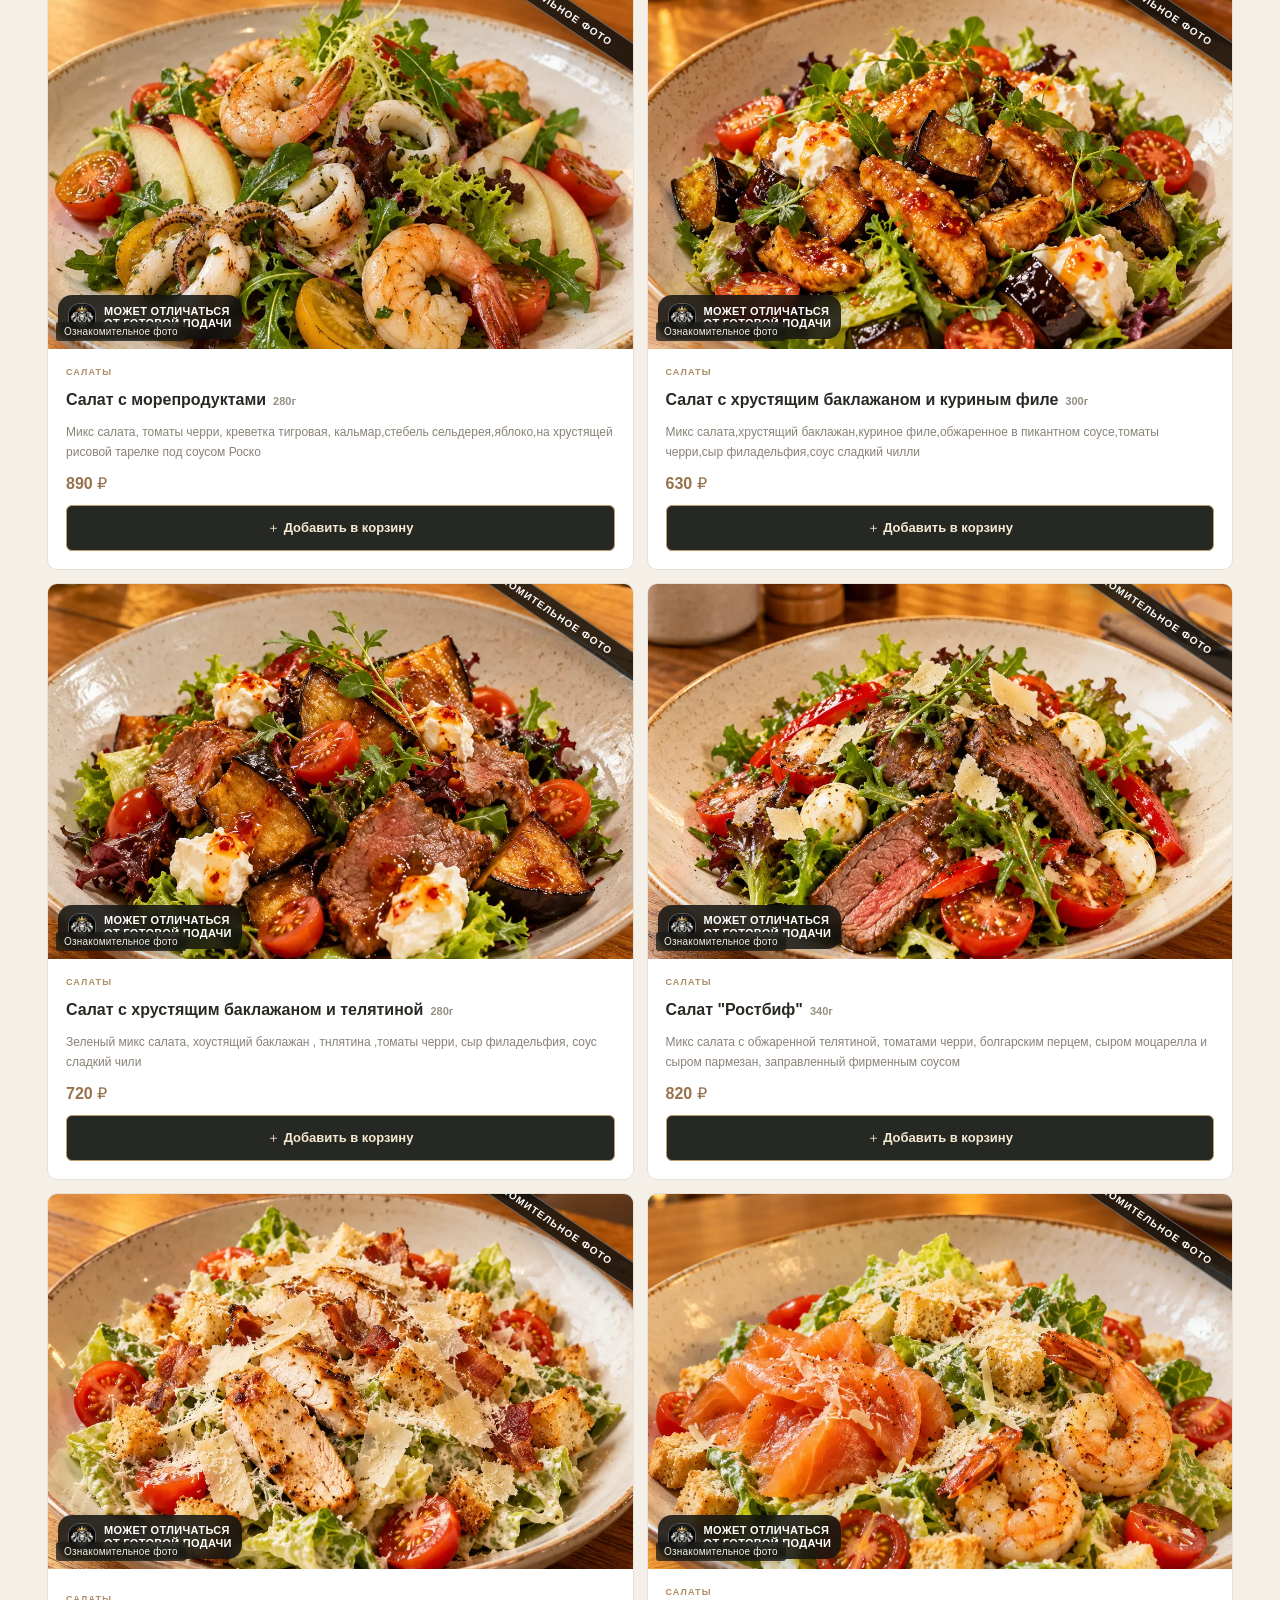
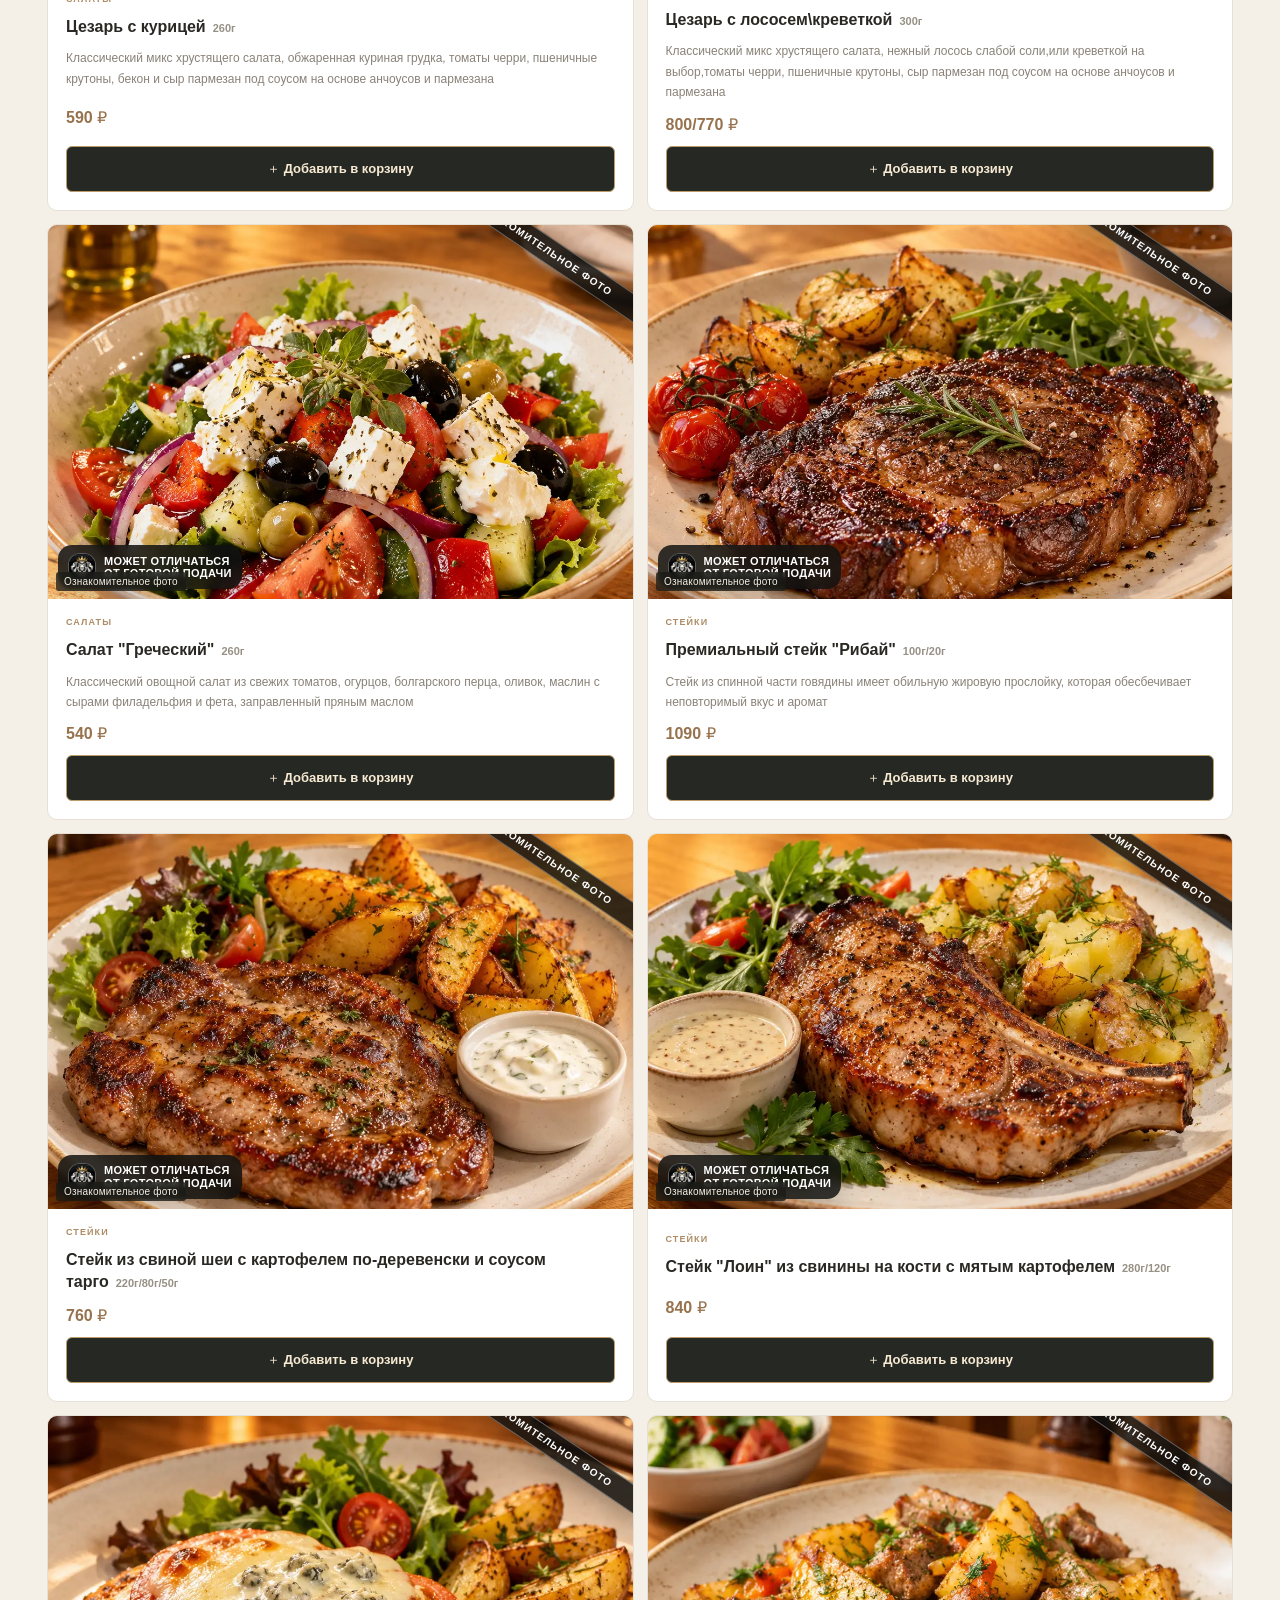
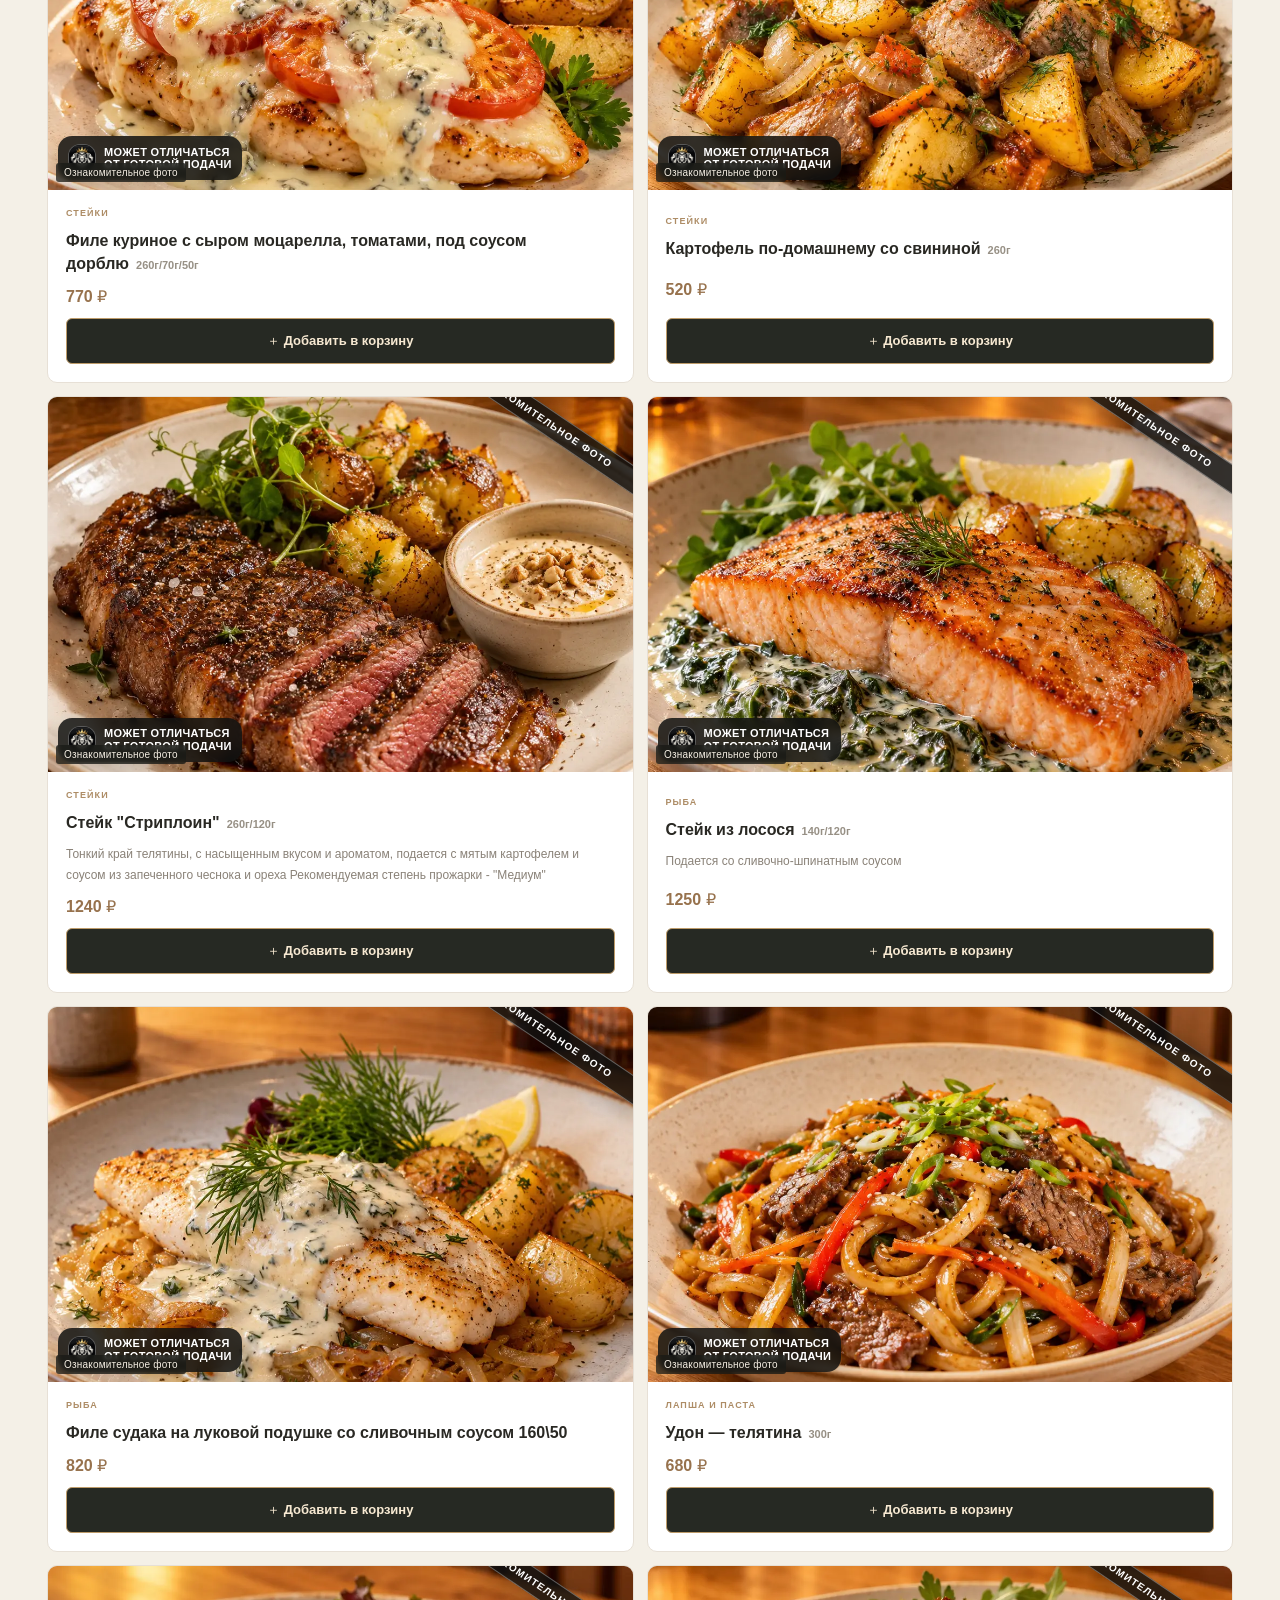
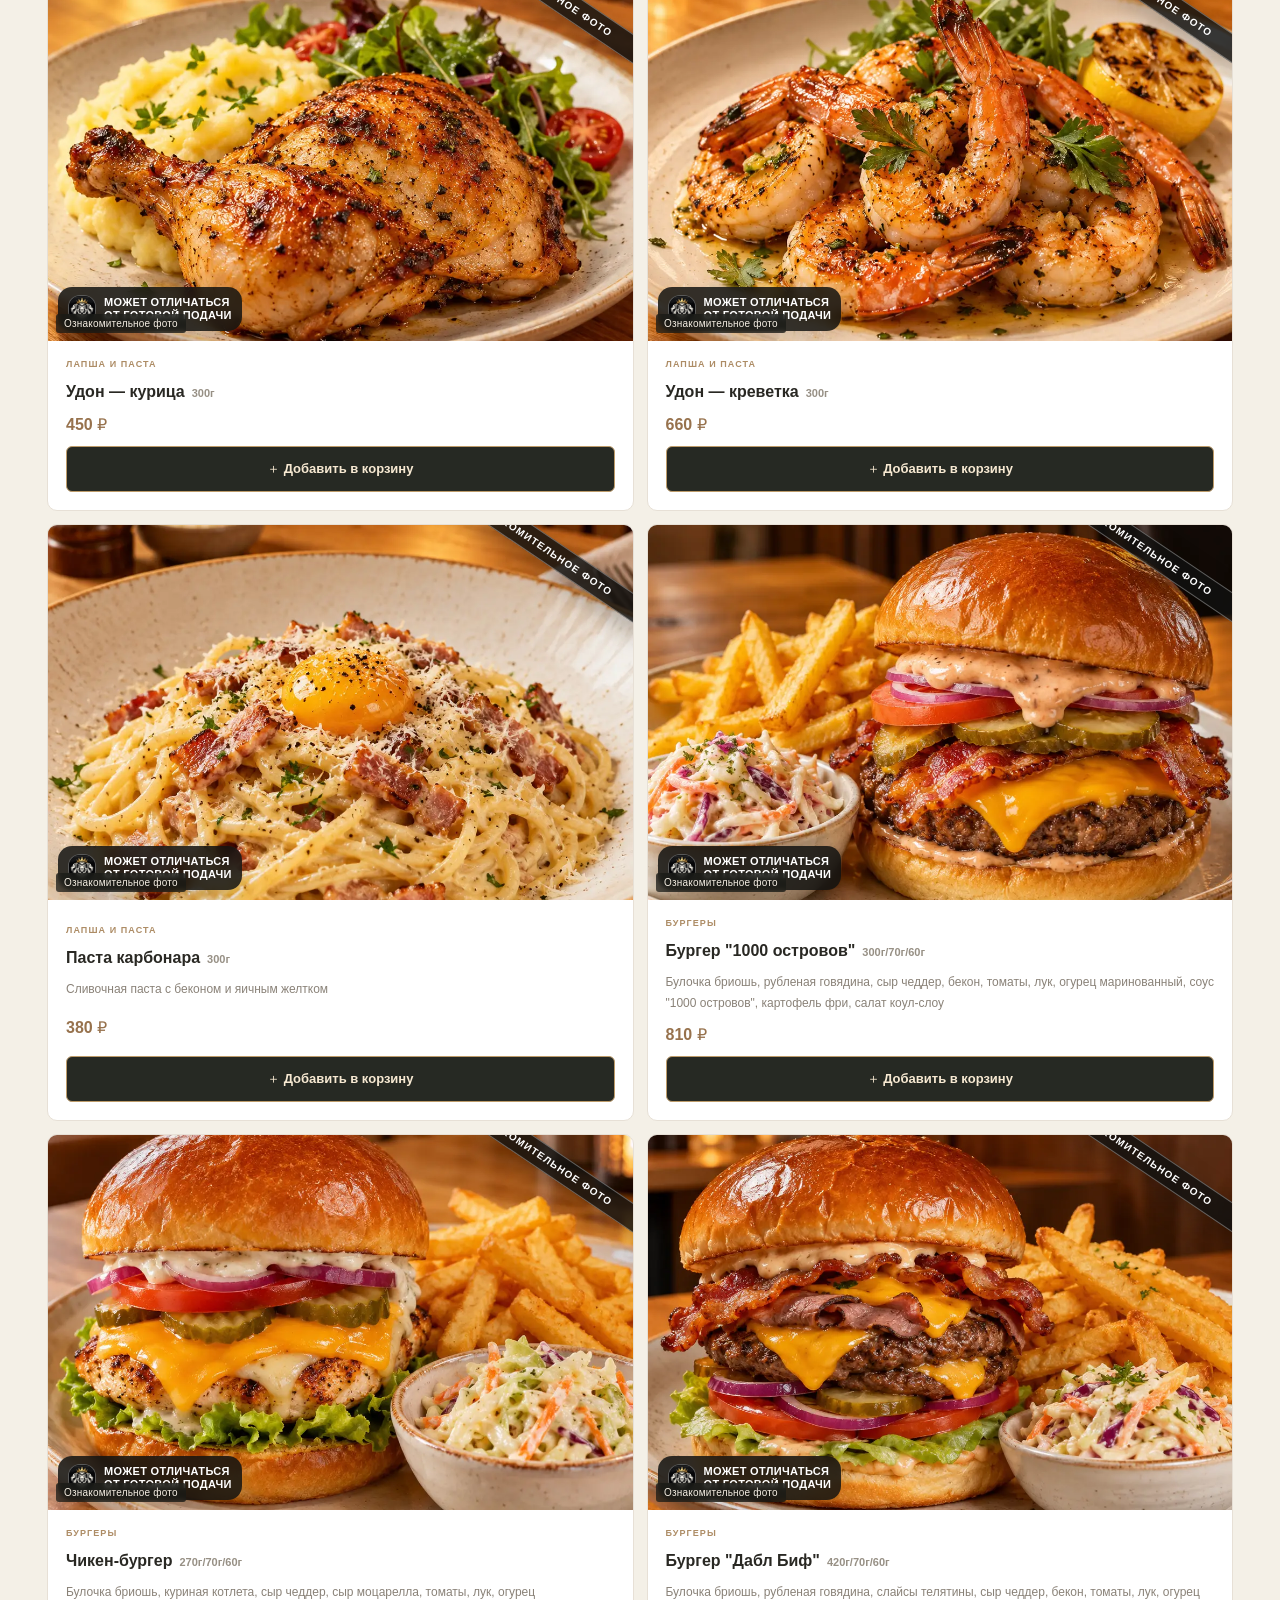
==== commit 4bd17d58: "Pride Android v1.6: exact 113 bar photos, restored basket, compact mobile hero, adaptive lion icon a" ====
--- a/android/app/src/main/assets/site/index.html
+++ b/android/app/src/main/assets/site/index.html
@@ -3,19 +3,19 @@
 <head>
   <meta charset="UTF-8">
   <meta name="viewport" content="width=device-width, initial-scale=1">
-  <meta name="description" content="Кафе «Прайд», Волноваха: меню кухни, цены, адрес и телефон.">
+  <meta name="description" content="Кафе «Прайд», Волноваха: меню кухни, бара, новости, адрес и телефон.">
   <meta name="theme-color" content="#191b18">
-  <link rel="icon" href="./assets/pride-original-logo.png" type="image/png">
+  <link rel="icon" href="./assets/pride-brand.png" type="image/png">
   <link rel="stylesheet" href="./styles.css">
   <link rel="stylesheet" href="./cart.css">
-  <title>Прайд — кафе в Волновахе | Меню кухни</title>
+  <title>Прайд — кафе в Волновахе | Меню, бар и новости</title>
 </head>
 <body>
 <a href="#menu" class="skip">Перейти к меню</a>
 <header class="topbar">
   <div class="container header-inner">
-    <a class="brand" href="#top" aria-label="Прайд — на главную"><img src="./assets/pride-original-logo.png" width="49" height="49" alt="Логотип кафе Прайд"><span>ПРАЙД <small>КАФЕ · ВОЛНОВАХА</small></span></a>
-    <nav class="nav" aria-label="Основная навигация"><a href="#menu" data-pride-tab="kitchen">Меню</a><a href="#menu" data-pride-tab="news">Новости</a><a href="#about">О кафе</a><a href="#contacts">Контакты</a></nav>
+    <a class="brand" href="#top" aria-label="Прайд — на главную"><img src="./assets/pride-brand.png" width="49" height="49" alt="Логотип кафе Прайд"><span>ПРАЙД <small>КАФЕ · ВОЛНОВАХА</small></span></a>
+    <nav class="nav" aria-label="Основная навигация"><a href="#menu" data-pride-tab="kitchen">Меню</a><a href="#menu" data-pride-tab="bar">Бар</a><a href="#menu" data-pride-tab="news">Новости</a><a href="#contacts">Контакты</a></nav>
     <a class="header-phone" href="tel:+79490684888">Позвонить <span aria-hidden="true">↗</span></a>
   </div>
 </header>
@@ -25,45 +25,52 @@
       <div class="hero-copy">
         <span class="eyebrow"><span class="sparkle">✦</span> КАФЕ «ПРАЙД» · ВОЛНОВАХА</span>
         <h1>Встречаемся<br><em>за вкусным.</em></h1>
-        <p>Хороший вечер начинается за столом. Выбирайте блюда кухни и встречайтесь с теми, кто дорог.</p>
-        <div class="hero-actions"><a class="btn btn-primary" href="#menu">Смотреть меню <span>↗</span></a><a class="btn btn-ghost" href="#contacts">Где мы находимся</a></div>
+        <p>Меню кухни, барная карта, новости и корзина — всё для вашего выбора.</p>
+        <div class="hero-actions"><a class="btn btn-primary" href="#menu" data-pride-tab="kitchen">Смотреть меню <span>↗</span></a><a class="btn btn-ghost" href="#menu" data-pride-tab="news">Новости кафе</a></div>
         <div class="hero-bottom"><span>01 / 03</span><span class="line"></span><span>ВАШ СТОЛ · ВАШ ВЕЧЕР</span></div>
       </div>
       <div class="hero-art"><img src="./assets/hero.svg" alt="Иллюстрация: бургер, картофель фри, зелень и ягодный напиток за столом кафе" width="1100" height="900"><span class="hero-stamp">СОБИРАЕМСЯ<br>ЗА СТОЛОМ <b>✳</b></span></div>
     </div>
   </section>
   <section class="welcome container">
-    <div><span class="eyebrow">СО ВКУСОМ К ДЕТАЛЯМ</span><h2>От первого тоста<br>до последнего десерта.</h2></div>
-    <p>Любимые закуски, горячее, роллы, пицца и десерты. Всё меню кухни — в одном месте, с удобным поиском по блюдам.</p>
+    <div><span class="eyebrow">СО ВКУСОМ К ДЕТАЛЯМ</span><h2>Кухня, бар и новости<br>в одном приложении.</h2></div>
+    <p>Любимые закуски, горячее, роллы, пицца, коктейли, кофе и чай — всё собрано в одном месте. Сохраняйте понравившееся в корзину и возвращайтесь к выбору позже.</p>
   </section>
   <section class="highlights container" aria-label="Популярные разделы">
     <a href="#menu" data-feature="Бургеры" class="feature"><img src="./assets/burger.svg" alt="Иллюстрация бургера"><span class="feature-label">ЛЮБИМАЯ КЛАССИКА</span><strong>Бургеры</strong><span class="feature-arrow">↗</span></a>
-    <a href="#menu" data-feature="Пицца" class="feature"><img src="./assets/pizza.svg" alt="Иллюстрация пиццы"><span class="feature-label">НА КОМПАНИЮ</span><strong>Пицца</strong><span class="feature-arrow">↗</span></a>
-    <a href="#menu" data-feature="Роллы" class="feature"><img src="./assets/rolls.svg" alt="Иллюстрация роллов"><span class="feature-label">ЧТО-ТО ОСОБЕННОЕ</span><strong>Роллы</strong><span class="feature-arrow">↗</span></a>
+    <a href="#menu" data-pride-tab="bar" class="feature"><img src="./bar_photos/cocktails.png" alt="Фотография коктейля"><span class="feature-label">БАРНАЯ КАРТА</span><strong>Коктейли и напитки</strong><span class="feature-arrow">↗</span></a>
+    <a href="#menu" data-pride-tab="news" class="feature"><img src="./assets/pride-brand.png" alt="Логотип Прайд"><span class="feature-label">ВСЕГДА НА СВЯЗИ</span><strong>Новости кафе</strong><span class="feature-arrow">↗</span></a>
   </section>
   <section class="menu-section" id="menu">
     <div class="container">
-      <div class="menu-heading"><div><span class="eyebrow">ВЫБИРАЙТЕ СВОЁ</span><h2>Меню «Прайд»</h2><p>Блюда кухни и напитки бара в одном месте.</p></div><div class="menu-count"><b id="total-count">125</b><span>позиций кухни</span></div></div>
+      <div class="menu-heading"><div><span class="eyebrow">ПРИЛОЖЕНИЕ КАФЕ</span><h2>Меню «Прайд»</h2></div><div class="menu-heading-side"><p>Переключайтесь между кухней, барной картой и новостями. Добавляйте понравившиеся блюда и напитки в корзину.</p><div class="stats"><b id="total-count">0</b><span>позиций всего</span></div></div></div>
       <div class="menu-tabs" role="tablist" aria-label="Раздел приложения">
-        <button id="tab-kitchen" role="tab" aria-selected="true" class="selected">Кухня</button><button id="tab-bar" role="tab" aria-selected="false">Бар</button><button id="tab-news" role="tab" aria-selected="false">Новости</button>
+        <button id="tab-kitchen" role="tab" aria-selected="true" class="selected">Кухня</button>
+        <button id="tab-bar" role="tab" aria-selected="false">Бар</button>
+        <button id="tab-news" role="tab" aria-selected="false">Новости</button>
       </div>
-      <div id="kitchen">
-        <div class="toolbar"><label class="search"><span aria-hidden="true">⌕</span><input id="search" type="search" placeholder="Найти блюдо в меню..." aria-label="Поиск по меню"></label><button id="clear" type="button" class="clear" hidden>Сбросить</button></div>
-        <div id="categories" class="categories" aria-label="Фильтр категорий"></div>
+      <div id="kitchen" class="tab-panel">
+        <div class="toolbar"><label class="search"><span aria-hidden="true">⌕</span><input id="search" type="search" placeholder="Найти блюдо в меню..." aria-label="Поиск по кухне"></label><button id="clear" type="button" class="clear" hidden>Сбросить</button></div>
+        <div id="categories" class="categories" aria-label="Фильтр категорий кухни"></div>
         <p class="results" id="results" aria-live="polite"></p>
         <div id="dishes" class="dishes"></div>
-        <p class="menu-footnote">Фотографии взяты из опубликованного меню кафе «Прайд». Реальная подача может отличаться. Цены указаны в рублях и могут изменяться. Пожалуйста, уточняйте актуальные цены и наличие по телефону.</p>
       </div>
-      <section id="news" class="pride-news" hidden aria-label="Новости кафе Прайд"><div class="news-heading"><div><span class="eyebrow">ИЗ НАШЕГО TELEGRAM</span><h3>Новости кафе</h3><p>Публикации из официального канала <a href="https://t.me/cafe_Pride_Volna" target="_blank" rel="noopener noreferrer">@cafe_Pride_Volna</a></p></div><img class="news-logo" src="./assets/pride-original-logo.png" alt="Логотип кафе Прайд"></div><div class="news-actions"><span id="news-status" aria-live="polite">Загружаем публикации…</span><button id="refresh-news" type="button">Обновить ↻</button></div><div id="news-items" class="news-grid"></div><p class="news-hint">Сообщения обновляются автоматически. При отсутствии сети показываются последние сохранённые записи.</p><a class="news-channel-link" href="https://t.me/cafe_Pride_Volna" target="_blank" rel="noopener noreferrer">Открыть канал в Telegram ↗</a></section>
-      <div id="bar" class="bar-empty" hidden><div class="bar-icon">✦</div><h3>Меню бара</h3><p>Подробный ассортимент напитков и актуальные цены уточняйте у сотрудников кафе.</p><a class="btn btn-primary" href="tel:+79490684888">Уточнить по телефону ↗</a></div>
+      <div id="bar" class="tab-panel" hidden>
+        <div class="toolbar"><label class="search"><span aria-hidden="true">⌕</span><input id="bar-search" type="search" placeholder="Найти напиток..." aria-label="Поиск по бару"></label><button id="bar-clear" type="button" class="clear" hidden>Сбросить</button></div>
+        <div id="bar-categories" class="categories" aria-label="Фильтр категорий бара"></div>
+        <p class="results" id="bar-results" aria-live="polite"></p>
+        <div id="bar-dishes" class="dishes"></div>
+        <p class="menu-footnote">113 напитков и их индивидуальные фотографии взяты с первоначального сайта кафе «Прайд». Изображения ознакомительные; внешний вид подачи может отличаться. Актуальные цены уточняйте в кафе.</p>
+      </div>
+      <section id="news" class="pride-news tab-panel" hidden aria-label="Новости кафе Прайд"><div class="news-heading"><div><span class="eyebrow">ИЗ НАШЕГО TELEGRAM</span><h3>Новости кафе</h3><p>Публикации из официального канала <a href="https://t.me/cafe_Pride_Volna" target="_blank" rel="noopener noreferrer">@cafe_Pride_Volna</a></p></div><img class="news-logo" src="./assets/pride-brand.png" alt="Логотип кафе Прайд"></div><div class="news-actions"><p id="news-status">Загрузка новостей…</p><button id="refresh-news" type="button">Обновить</button></div><div id="news-items" class="news-grid"></div><p class="news-hint">Если новости не загрузились автоматически, проверьте интернет или откройте канал напрямую.</p><a class="news-channel-link" href="https://t.me/cafe_Pride_Volna" target="_blank" rel="noopener noreferrer">Открыть Telegram-канал ↗</a></section>
     </div>
   </section>
-  <section class="about-section" id="about"><div class="container about-grid"><div><span class="eyebrow">НЕ ПРОСТО УЖИН</span><h2>Ваш стол.<br><em>Ваш вечер.</em></h2></div><div><p>«Прайд» — место для разговоров, встреч и хорошего вечера за вкусной едой. Собрали меню кухни, чтобы вы могли заранее выбрать любимое или открыть что-то новое.</p><a class="inline-link" href="#contacts">Ждём вас в гости <span>↗</span></a></div></div></section>
-  <section class="contact-section" id="contacts"><div class="container contact-grid"><div><span class="eyebrow">НА СВЯЗИ</span><h2>До встречи<br>в «Прайде».</h2><p>Приходите с друзьями и близкими. По вопросам бронирования и актуального меню звоните нам.</p></div><div class="contact-card"><span>АДРЕС</span><strong>Волноваха,<br>ул. Ленина, 108</strong><span>ТЕЛЕФОН</span><a class="phone-big" href="tel:+79490684888">+7 (949) 068-48-88</a><div class="contact-actions"><a href="tel:+79490684888" class="btn btn-primary">Позвонить ↗</a><a href="https://yandex.ru/maps/?text=%D0%92%D0%BE%D0%BB%D0%BD%D0%BE%D0%B2%D0%B0%D1%85%D0%B0%20%D1%83%D0%BB%D0%B8%D1%86%D0%B0%20%D0%9B%D0%B5%D0%BD%D0%B8%D0%BD%D0%B0%20108" class="btn btn-outline" target="_blank" rel="noopener noreferrer">На карте ↗</a></div></div></div></section>
+  <section class="contact-section" id="contacts"><div class="container contact-grid"><div><span class="eyebrow">НА СВЯЗИ</span><h2>До встречи<br>в «Прайде».</h2><p>По вопросам бронирования, актуального меню и новостей звоните нам.</p></div><div class="contact-card"><span>АДРЕС</span><strong>Волноваха,<br>ул. Ленина, 108</strong><span>ТЕЛЕФОН</span><a class="phone-big" href="tel:+79490684888">+7 (949) 068-48-88</a><div class="contact-actions"><a href="tel:+79490684888" class="btn btn-primary">Позвонить ↗</a><a href="https://yandex.ru/maps/?text=%D0%92%D0%BE%D0%BB%D0%BD%D0%BE%D0%B2%D0%B0%D1%85%D0%B0%20%D1%83%D0%BB%D0%B8%D1%86%D0%B0%20%D0%9B%D0%B5%D0%BD%D0%B8%D0%BD%D0%B0%20108" class="btn btn-outline" target="_blank" rel="noopener noreferrer">На карте ↗</a></div></div></div></section>
 </main>
-<footer><div class="container footer-inner"><a class="brand" href="#top"><img src="./assets/pride-original-logo.png" width="44" height="44" alt=""><span>ПРАЙД<small>КАФЕ</small></span></a><span>ВОЛНОВАХА · УЛ. ЛЕНИНА, 108</span><span>© <span id="year"></span> КАФЕ «ПРАЙД»</span></div></footer>
+<footer><div class="container footer-inner"><a class="brand" href="#top"><img src="./assets/pride-brand.png" width="44" height="44" alt=""><span>ПРАЙД<small>КАФЕ</small></span></a><span>ВОЛНОВАХА · УЛ. ЛЕНИНА, 108</span><span>© <span id="year"></span> КАФЕ «ПРАЙД»</span></div></footer>
 <script src="./photos.js" defer></script>
 <script src="./app.js" defer></script>
 <script src="./cart.js" defer></script>
 <script src="./news.js" defer></script>
-</body></html>+</body>
+</html>
--- a/android/app/src/main/assets/site/cart.css
+++ b/android/app/src/main/assets/site/cart.css
@@ -1,111 +1,39 @@
-/* Android companion styling. Original site colours and layouts are preserved. */
-body { padding-bottom:78px; }
-[hidden] { display:none !important; }
-.cart-open-top { background:transparent; border:1px solid #d5b17d; border-radius:22px; color:#e9ce9e; padding:11px 17px; font-size:13px; font-weight:800; white-space:nowrap; }
-.cart-open-top:hover { background:#d5b17d; color:#1b1c19; }
-.dish { flex-direction:column; position:relative; gap:12px; }
-.dish > div { min-height:45px; }
-.dish .price { margin-top:4px; }
-.cart-add { text-align:center; border:1px solid #bd9b69; background:#262923; color:#f7e9d2; border-radius:4px; font-size:13px; font-weight:800; padding:13px 14px; min-height:45px; }
-.cart-add.added { background:#e8decd; color:#393123; border-color:#ad9168; }
-.app-bottom-nav { display:flex; align-items:stretch; justify-content:space-around; position:fixed; bottom:0; left:0; right:0; z-index:50; height:74px; padding-bottom:env(safe-area-inset-bottom); box-shadow:0 -4px 28px #0006; background:#1d201a; border-top:1px solid #504c40; }
-.app-bottom-nav a,.app-bottom-nav button { flex:1; min-width:0; display:flex; gap:4px; flex-direction:column; align-items:center; justify-content:center; font-size:11px; font-weight:800; letter-spacing:.02em; color:#f3ead9; border:0; background:transparent; }
-.app-bottom-nav span { font-size:20px; line-height:1.1; }
-.app-bottom-nav .nav-cart { color:#e2bc83; position:relative; }
-.app-bottom-nav b { position:absolute; top:6px; left:calc(50% + 24px); border-radius:12px; min-width:18px; padding:2px 4px; background:#dbb57b; color:#191b18; font-size:10px; }
-#cart-backdrop { position:fixed; inset:0; z-index:80; background:rgba(0,0,0,.69); }
-#cart-drawer { position:fixed; inset:auto 0 0; z-index:81; max-height:89dvh; min-height:52vh; display:flex; flex-direction:column; background:#f4f0e7; color:#282823; border-radius:20px 20px 0 0; box-shadow:0 -20px 80px #0007; outline:none; }
-.cart-is-open { overflow:hidden; }
-.cart-header { padding:24px 22px 18px; display:flex; justify-content:space-between; align-items:flex-start; gap:15px; border-bottom:1px solid #d9d1c4; }
-.cart-header h2 { margin:5px 0; font-size:40px; }
-.cart-header p { margin:0; font-size:13px; color:#827b71; }
-.cart-close { border:1px solid #d5cbbb; background:#fff; color:#282823; width:39px; height:39px; font-size:20px; border-radius:50%; }
-.cart-list { overflow-y:auto; flex:1; overscroll-behavior:contain; padding:0 22px; }
-.cart-line { display:flex; justify-content:space-between; gap:12px; padding:20px 0; border-bottom:1px solid #dfd7cc; }
-.cart-line-content { flex:1; min-width:0; }
-.cart-category { display:block; color:#ae8a58; text-transform:uppercase; letter-spacing:.09em; font-size:10px; font-weight:800; margin-bottom:7px; }
-.cart-line h3 { font-size:15px; line-height:1.45; margin:0 0 5px; }
-.cart-line p { font-size:12px; margin:3px 0 11px; color:#77736d; }
-.cart-line strong { font-size:15px; }
-.cart-line-actions { display:flex; flex-direction:column; justify-content:center; align-items:flex-end; gap:12px; }
-.quantity { display:flex; align-items:center; border:1px solid #cfc4b1; background:#fff; border-radius:6px; overflow:hidden; }
-.quantity button { border:0; background:#fff; color:#2b2b25; font-size:20px; width:33px; height:37px; font-weight:800; }
-.quantity span { text-align:center; min-width:22px; font-size:15px; font-weight:800; }
-.remove-item { color:#9d5f50; font-size:12px; border:0; background:transparent; text-decoration:underline; }
-.cart-footer { padding:17px 22px max(20px,env(safe-area-inset-bottom)); border-top:1px solid #dfd7cc; background:#ede6d9; }
-.cart-total { display:flex; justify-content:space-between; gap:10px; font-weight:700; font-size:14px; }
-.cart-total b { font-size:23px; }
-#cart-note,.cart-disclaimer { color:#81796e; font-size:11px; line-height:1.5; margin:7px 0; }
-.cart-clear { margin-top:7px; border:1px solid #9c7c52; color:#503f2b; border-radius:5px; padding:8px 14px; background:transparent; font-size:12px; font-weight:800; }
-.cart-disclaimer { margin-top:10px; }
-.cart-empty { text-align:center; margin:40px auto; max-width:310px; }
-.cart-empty > span { display:block; font-size:56px; color:#af8a57; }
-.cart-empty h3 { font-family:Georgia,serif; font-size:25px; }
-.cart-empty p { font-size:13px; line-height:1.8; color:#786e62; }
-@media(max-width:720px) {
-  .header-phone { display:none; }
-  .header-inner { gap:5px; }
-  .cart-open-top { padding:10px 12px; font-size:12px; }
-  .brand { font-size:16px; letter-spacing:.09em; }
-  .brand small { font-size:8px; }
-  .hero-copy { padding-top:45px; }
-  .hero-art { min-height:280px; }
-  .highlights { padding-bottom:62px; }
-  .feature { height:175px; }
-  .menu-section { padding-top:60px; }
-  .menu-heading h2 { font-size:42px; }
+
+body{padding-bottom:82px}[hidden]{display:none!important}.topbar .brand img,footer .brand img{object-fit:cover;border-radius:14px;background:#111;box-shadow:0 8px 25px rgba(0,0,0,.2)}
+.cart-open-top{background:transparent;border:1px solid #d5b17d;border-radius:22px;color:#e9ce9e;padding:11px 17px;font-size:13px;font-weight:800;white-space:nowrap}.cart-open-top:hover{background:#d5b17d;color:#1b1c19}
+.menu-tabs{display:grid;grid-template-columns:repeat(3,minmax(0,1fr));gap:8px}
+.tab-panel{min-height:120px}
+.dish{flex-direction:column;position:relative;gap:0;padding:0;overflow:hidden;border-radius:10px}.dish>div:not(.dish-photo){min-height:45px;padding:18px 18px 6px}.dish .price{margin:0;padding:6px 18px 12px;align-self:flex-start}.cart-add{text-align:center;border:1px solid #bd9b69;background:#262923;color:#f7e9d2;border-radius:6px;font-size:13px;font-weight:800;padding:13px 14px;min-height:45px;margin:0 18px 18px}.cart-add.added{background:#e8decd;color:#393123;border-color:#ad9168}
+.dish-photo{position:relative;margin:0;aspect-ratio:1.56;overflow:hidden;background:#dfd5c4}.dish-photo figcaption{position:absolute;bottom:8px;left:8px;background:rgba(25,26,22,.74);color:#f5eee3;padding:4px 8px;border-radius:3px;font-size:10px;letter-spacing:.02em;backdrop-filter:blur(2px)}
+.photo-shell{position:relative;width:100%;height:100%;overflow:hidden;background:#ece0cf}.photo-shell.compact{width:76px;height:76px;border-radius:8px;flex:none}.dish-image,.cart-thumb{display:block;width:100%;height:100%;object-fit:cover;object-position:center;transition:transform .25s}.dish:hover .dish-image{transform:scale(1.03)}
+.photo-ribbon{position:absolute;top:10px;right:-42px;transform:rotate(34deg);background:rgba(17,17,16,.84);color:#fff;padding:6px 48px;font-size:10px;font-weight:800;letter-spacing:.12em;border:1px solid rgba(255,255,255,.32);box-shadow:0 8px 24px rgba(0,0,0,.28);text-transform:uppercase;pointer-events:none}.photo-ribbon.compact{top:6px;right:-34px;padding:4px 36px;font-size:7px}
+.photo-disclaimer{position:absolute;left:10px;bottom:10px;display:flex;align-items:center;gap:8px;padding:8px 10px;border-radius:14px;background:rgba(0,0,0,.72);color:#fff;box-shadow:0 10px 28px rgba(0,0,0,.18);backdrop-filter:blur(5px);max-width:calc(100% - 20px);pointer-events:none}.photo-disclaimer img{width:28px;height:28px;border-radius:10px;object-fit:cover;border:1px solid rgba(255,255,255,.2);background:#111}.photo-disclaimer span{font-size:11px;line-height:1.15;font-weight:800;text-transform:uppercase;letter-spacing:.03em}.photo-disclaimer.compact{left:4px;right:4px;bottom:4px;padding:4px 5px;border-radius:10px;gap:5px;max-width:none}.photo-disclaimer.compact img{width:16px;height:16px}.photo-disclaimer.compact span{font-size:7px;line-height:1.05}
+.app-bottom-nav{display:flex;align-items:stretch;justify-content:space-around;position:fixed;bottom:0;left:0;right:0;z-index:50;height:78px;padding-bottom:env(safe-area-inset-bottom);box-shadow:0 -4px 28px #0006;background:#1d201a;border-top:1px solid #504c40}.app-bottom-nav a,.app-bottom-nav button{flex:1;min-width:0;display:flex;gap:4px;flex-direction:column;align-items:center;justify-content:center;font-size:11px;font-weight:800;letter-spacing:.02em;color:#f3ead9;border:0;background:transparent}.app-bottom-nav span{font-size:20px;line-height:1.1}.app-bottom-nav .nav-cart{color:#e2bc83;position:relative}.app-bottom-nav b{position:absolute;top:8px;left:calc(50% + 20px);border-radius:12px;min-width:18px;padding:2px 4px;background:#dbb57b;color:#191b18;font-size:10px}.nav-news{color:#ead0a7!important}.nav-bar{color:#e8c78f!important}
+#cart-backdrop{position:fixed;inset:0;z-index:80;background:rgba(0,0,0,.69)}#cart-drawer{position:fixed;inset:auto 0 0;z-index:81;max-height:89dvh;min-height:52vh;display:flex;flex-direction:column;background:#f4f0e7;color:#282823;border-radius:20px 20px 0 0;box-shadow:0 -20px 80px #0007;outline:none}.cart-is-open{overflow:hidden}.cart-header{padding:24px 22px 18px;display:flex;justify-content:space-between;align-items:flex-start;gap:15px;border-bottom:1px solid #d9d1c4}.cart-brandline{display:flex;align-items:flex-start;gap:12px}.cart-brandline img{width:54px;height:54px;border-radius:14px;object-fit:cover;background:#111;border:1px solid #d5cbbb;box-shadow:0 6px 22px rgba(0,0,0,.08)}.cart-header h2{margin:5px 0;font-size:40px}.cart-header p{margin:0;font-size:13px;color:#827b71}.cart-close{border:1px solid #d5cbbb;background:#fff;color:#282823;width:39px;height:39px;font-size:20px;border-radius:50%}.cart-list{padding:15px 18px 5px;overflow:auto;display:flex;flex-direction:column;gap:11px}.cart-line{display:flex;gap:12px;align-items:flex-start;padding:12px;border-radius:12px;background:#fff;border:1px solid #e1d7c7}.cart-line-content{flex:1;min-width:0}.cart-line-content h3{margin:3px 0 5px;font-size:18px}.cart-line-content p{margin:0 0 7px;color:#7e766a;font-size:13px}.cart-line-content strong{font-size:22px}.cart-category{font-size:11px;font-weight:800;color:#8d6c40;text-transform:uppercase}.cart-line-actions{display:flex;flex-direction:column;align-items:flex-end;gap:8px}.quantity{display:flex;align-items:center;gap:8px}.quantity button{width:28px;height:28px;border-radius:50%;border:1px solid #cbb99c;background:#fff}.remove-item,.cart-clear{border:0;background:none;color:#85521f;font-size:12px;font-weight:800}.cart-footer{padding:18px 22px calc(18px + env(safe-area-inset-bottom));border-top:1px solid #d9d1c4}.cart-total{display:flex;justify-content:space-between;align-items:flex-end;gap:14px}.cart-total span{font-size:13px;color:#796f63}.cart-total b{font-size:32px}.cart-disclaimer,#cart-note{font-size:12px;line-height:1.5;color:#7f786e}.cart-empty{text-align:center;padding:24px 14px}.cart-empty span{font-size:44px;display:block;margin-bottom:8px}
+.news-heading{display:flex;justify-content:space-between;align-items:center;gap:14px;background:#252a25;padding:22px;border-radius:12px;color:#fff}.news-heading h3{font-family:Georgia,serif;font-size:35px;margin:10px 0 12px}.news-heading p{margin:0;color:#d1c5b4;line-height:1.7}.news-heading p a{text-decoration:underline;text-decoration-color:#d5b17d;color:#e9c99b}.news-logo{width:84px;height:84px;object-fit:cover;border-radius:20px;border:3px solid #d5b17d;background:#111}.news-actions{display:flex;align-items:center;justify-content:space-between;gap:14px;padding:21px 2px 16px;font-size:13px;color:#766e62}.news-actions button{background:#262923;color:#f5e8d4;border:0;border-radius:6px;padding:10px 16px;font-size:12px}.news-grid{display:grid;grid-template-columns:repeat(2,minmax(0,1fr));gap:15px}.news-card{background:#fff;border:1px solid #e5dac9;border-radius:12px;overflow:hidden;padding:20px;display:flex;flex-direction:column;gap:10px;min-width:0}.news-date{font-size:11px;color:#a07c53;font-weight:800}.news-card h4{font-size:17px;line-height:1.45;margin:0;overflow-wrap:anywhere}.news-card p{font-size:13px;line-height:1.65;color:#6a665d;white-space:pre-line;overflow-wrap:anywhere;margin:0;max-height:215px;overflow:hidden}.news-card>a{margin-top:auto;display:inline-flex;color:#896036;font-weight:800;font-size:12px;text-decoration:underline}.news-hint{font-size:12px;color:#80766a;margin:22px 0}.news-channel-link{background:#2a2b25;color:#f3e2c6;border-radius:6px;padding:15px 18px;display:inline-flex;font-size:13px;font-weight:800}.news-empty{padding:35px 18px;text-align:center;border:1px solid #e5dac9;border-radius:10px;background:white;grid-column:1/-1}
+@media(max-width:980px){.news-grid{grid-template-columns:1fr}.news-heading{flex-direction:column;align-items:flex-start}.news-logo{width:78px;height:78px}}
+@media(max-width:720px){.menu-tabs{grid-template-columns:1fr}.app-bottom-nav a,.app-bottom-nav button{font-size:10px}.app-bottom-nav span{font-size:18px}.photo-disclaimer span{font-size:10px}.photo-ribbon{font-size:9px;padding:6px 44px;right:-38px}.news-heading h3{font-size:28px}}
+@media(max-width:420px){.photo-disclaimer{left:8px;right:8px;bottom:8px;padding:6px 8px}.photo-disclaimer img{width:23px;height:23px}.photo-disclaimer span{font-size:9px}.photo-ribbon{font-size:8px;top:8px;right:-36px;padding:5px 40px}.photo-shell.compact{width:64px;height:64px}.photo-disclaimer.compact span{font-size:6px}.cart-header h2{font-size:34px}}
+
+/* v1.6: mobile landing compact (no huge empty space), fixed basket navigation */
+@media(max-width:720px){
+ .hero{min-height:0!important;overflow:hidden;padding-bottom:0!important}
+ .hero-grid{display:block!important;min-height:0!important;}
+ .hero-copy{padding:32px 0 8px!important;}
+ .hero h1{font-size:clamp(42px,9.7vw,64px)!important;line-height:1.04!important;margin:18px 0!important;}
+ .hero p{font-size:14px!important;line-height:1.6!important;margin:12px 0!important;}
+ .hero-actions{margin-top:22px!important;gap:10px!important;}
+ .hero-actions .btn{min-height:48px;padding:12px 14px;font-size:12px;}
+ .hero-bottom{display:none!important;}
+ .hero-art{position:relative!important;display:block!important;height:180px!important;min-height:180px!important;max-height:180px!important;overflow:hidden!important;margin-top:0!important;}
+ .hero-art>img{position:absolute!important;left:50%!important;top:50%!important;transform:translate(-50%,-50%)!important;max-width:none!important;width:315px!important;height:245px!important;object-fit:contain!important;margin:0!important;filter:none!important;}
+ .hero-stamp{right:14px!important;bottom:16px!important;width:76px!important;height:76px!important;font-size:7px!important;}
+ .welcome{padding-top:36px!important;padding-bottom:36px!important;}
+ .welcome h2{font-size:clamp(32px,7vw,42px)!important;}
+ .highlights{padding-bottom:55px!important;}
+ .app-bottom-nav{position:fixed!important;bottom:0!important;left:0!important;right:0!important;z-index:100!important;height:78px!important;}
 }
-@media(max-width:360px) {
-  .brand img { width:36px; height:36px; }
-  .cart-open-top span { display:none; }
-  .cart-open-top { font-size:20px; }
-}
-
-
-/* Realistic illustrative dish photos: visible on every product card. */
-.dish{padding:0;overflow:hidden;gap:0;border-radius:7px;position:relative}
-.dish-photo{position:relative;margin:0;height:auto;aspect-ratio:1.58;overflow:hidden;background:#dfd5c4}
-.dish-photo img{display:block;width:100%;height:100%;object-fit:cover;object-position:center;transition:transform .25s}
-.dish:hover .dish-photo img{transform:scale(1.035)}
-.dish-photo figcaption{position:absolute;bottom:10px;left:10px;background:rgba(25,26,22,.76);color:#f5eee3;padding:5px 8px;border-radius:3px;font-size:10px;letter-spacing:.02em}
-.dish>div:not(.dish-photo){padding:19px 20px 6px;min-height:0}
-.dish .price{padding:5px 20px 12px;margin:0;align-self:start}
-.dish .cart-add{margin:0 20px 20px;min-height:48px}
-.cart-thumb{width:75px;height:75px;object-fit:cover;border-radius:7px;flex:none;background:#e4d9c7}
-@media(max-width:420px){.cart-thumb{width:64px;height:64px}.cart-line{gap:10px}.cart-line h3{font-size:13px}}
-
-
-/* Pride branded imagery + channel news */
-.topbar .brand img,footer .brand img{object-fit:cover;border-radius:50%;background:#fff}
-.pride-watermark{position:relative;display:block;width:100%;height:100%;overflow:hidden}
-.pride-watermark>img{width:100%;height:100%;object-fit:cover}
-.pride-watermark-top{position:absolute;right:0;top:0;background:rgba(23,24,21,.79);color:#fff;padding:8px 12px;font-size:9px;letter-spacing:.13em;font-weight:800;border-radius:0 0 0 12px;text-transform:uppercase}
-.pride-watermark-bottom{position:absolute;bottom:24px;left:9px;display:flex;align-items:center;gap:6px;border-radius:11px;padding:6px 9px 6px 6px;background:rgba(249,248,245,.88);color:#171715;font-weight:800;font-size:10px;max-width:calc(100% - 18px);box-shadow:0 5px 25px #0005;backdrop-filter:blur(5px)}
-.pride-watermark-bottom img{height:25px;width:25px;object-fit:cover;border-radius:50%;background:white;flex:none}
-.pride-watermark.is-thumb{height:75px;width:75px;border-radius:6px;flex:none}
-.pride-watermark.is-thumb>img{width:100%;height:100%}
-.pride-watermark.is-thumb .pride-watermark-top{font-size:5px;padding:3px 4px;letter-spacing:0}
-.pride-watermark.is-thumb .pride-watermark-bottom{bottom:2px;left:2px;right:2px;padding:2px;gap:2px;font-size:5px;border-radius:4px}
-.pride-watermark.is-thumb .pride-watermark-bottom img{height:14px;width:14px}
-.dish-photo>figcaption{bottom:8px;left:8px;font-size:9px;opacity:.8}
-.cart-brand{display:flex;align-items:center;gap:11px}
-.cart-brand>img{width:50px;height:50px;border-radius:50%;background:white;object-fit:cover}
-.nav-news{color:#ead0a7!important}
-.news-heading{display:flex;justify-content:space-between;align-items:center;gap:14px;background:#252a25;padding:22px;border-radius:12px;color:#fff}
-.news-heading h3{font-family:Georgia,serif;font-size:35px;margin:10px 0 12px}
-.news-heading p{margin:0;color:#d1c5b4;line-height:1.7}
-.news-heading p a{text-decoration:underline;text-decoration-color:#d5b17d;color:#e9c99b}
-.news-logo{width:84px;height:84px;object-fit:cover;border-radius:50%;border:3px solid #d5b17d;background:#fff}
-.news-actions{display:flex;align-items:center;justify-content:space-between;gap:14px;padding:21px 2px 16px;font-size:13px;color:#766e62}
-.news-actions button{background:#262923;color:#f5e8d4;border:0;border-radius:6px;padding:10px 16px;font-size:12px}
-.news-grid{display:grid;grid-template-columns:repeat(2,minmax(0,1fr));gap:15px}
-.news-card{background:#fff;border:1px solid #e5dac9;border-radius:12px;overflow:hidden;padding:20px;display:flex;flex-direction:column;gap:10px;min-width:0}
-.news-date{font-size:11px;color:#a07c53;font-weight:800}
-.news-card h4{font-size:17px;line-height:1.45;margin:0;overflow-wrap:anywhere}
-.news-card p{font-size:13px;line-height:1.65;color:#6a665d;white-space:pre-line;overflow-wrap:anywhere;margin:0;max-height:215px;overflow:hidden}
-.news-card>a{margin-top:auto;display:inline-flex;color:#896036;font-weight:800;font-size:12px;text-decoration:underline}
-.news-hint{font-size:12px;color:#80766a;margin:22px 0}
-.news-channel-link{background:#2a2b25;color:#f3e2c6;border-radius:6px;padding:15px 18px;display:inline-flex;font-size:13px;font-weight:800}
-.news-empty{padding:35px 18px;text-align:center;border:1px solid #e5dac9;border-radius:10px;background:white;grid-column:1/-1}
-@media(max-width:720px){.news-grid{grid-template-columns:1fr}.news-heading h3{font-size:28px}.news-logo{width:65px;height:65px}.menu-tabs{overflow-x:auto}.menu-tabs button{padding:16px 18px}.app-bottom-nav a,.app-bottom-nav button{font-size:10px}}
-@media(max-width:440px){.pride-watermark-top{font-size:8px}.pride-watermark-bottom{font-size:9px}.pride-watermark.is-thumb{width:62px;height:62px}.news-heading{padding:17px}}
+/* Branding: use the user's dark/gold logo across the app */
+.brand img,.cart-brandline img,.news-logo,.photo-disclaimer img{object-fit:cover;background:#111;border-radius:12px!important}
+.photo-disclaimer{background:rgba(17,18,17,.85);color:#fff}
+.photo-disclaimer img{border:1px solid rgba(255,255,255,.3)}
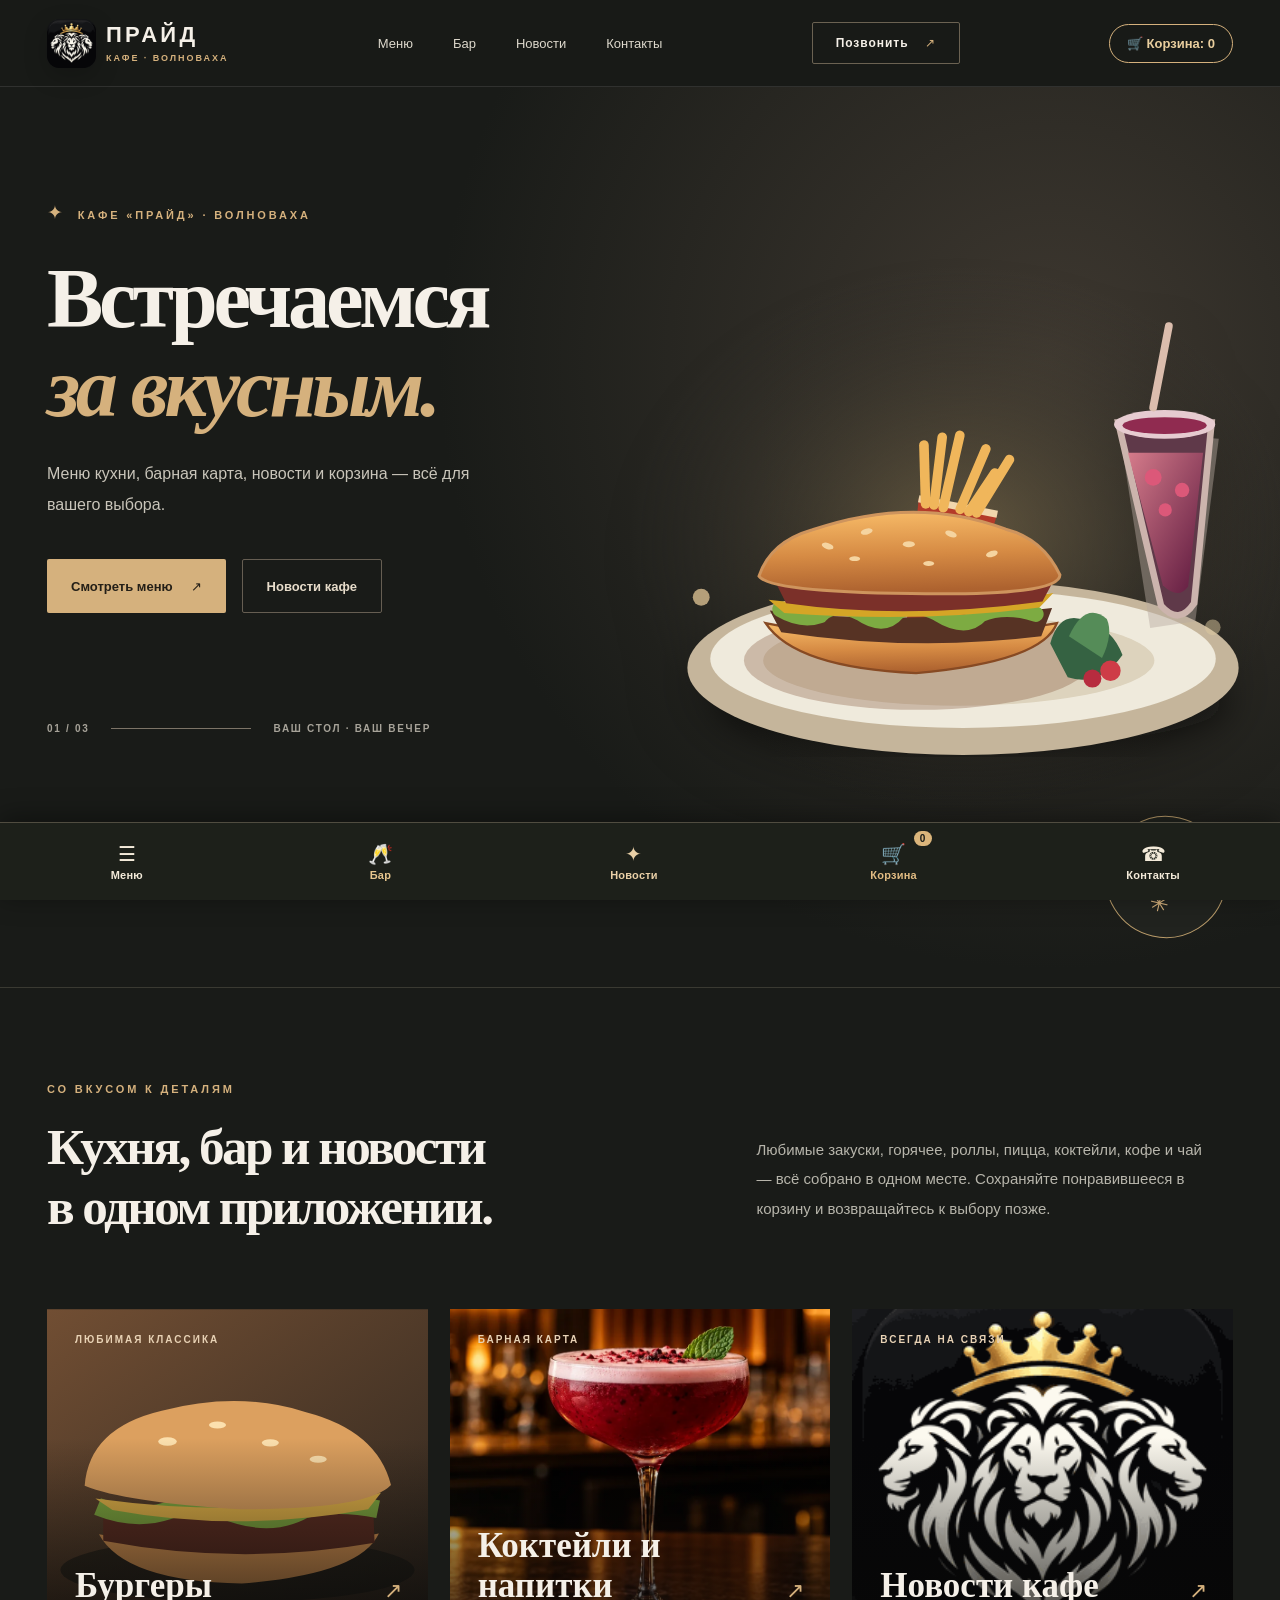
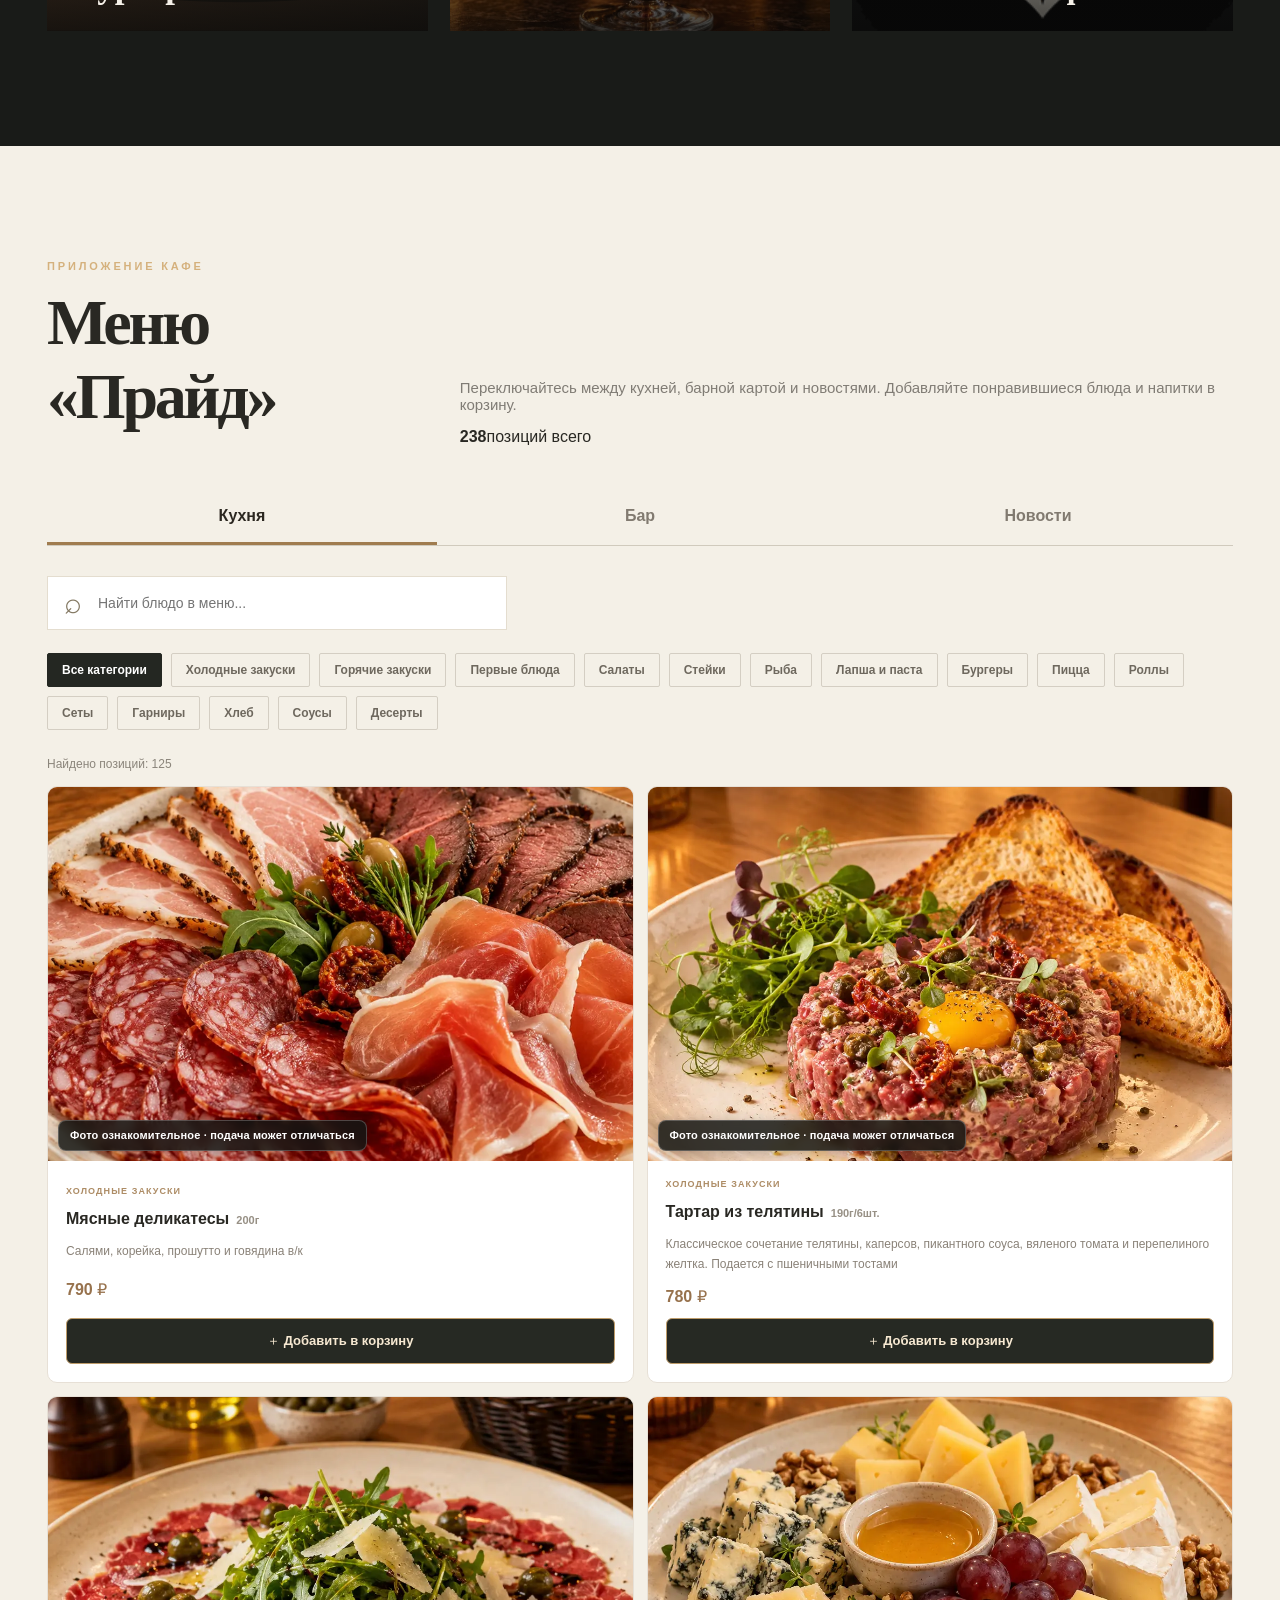
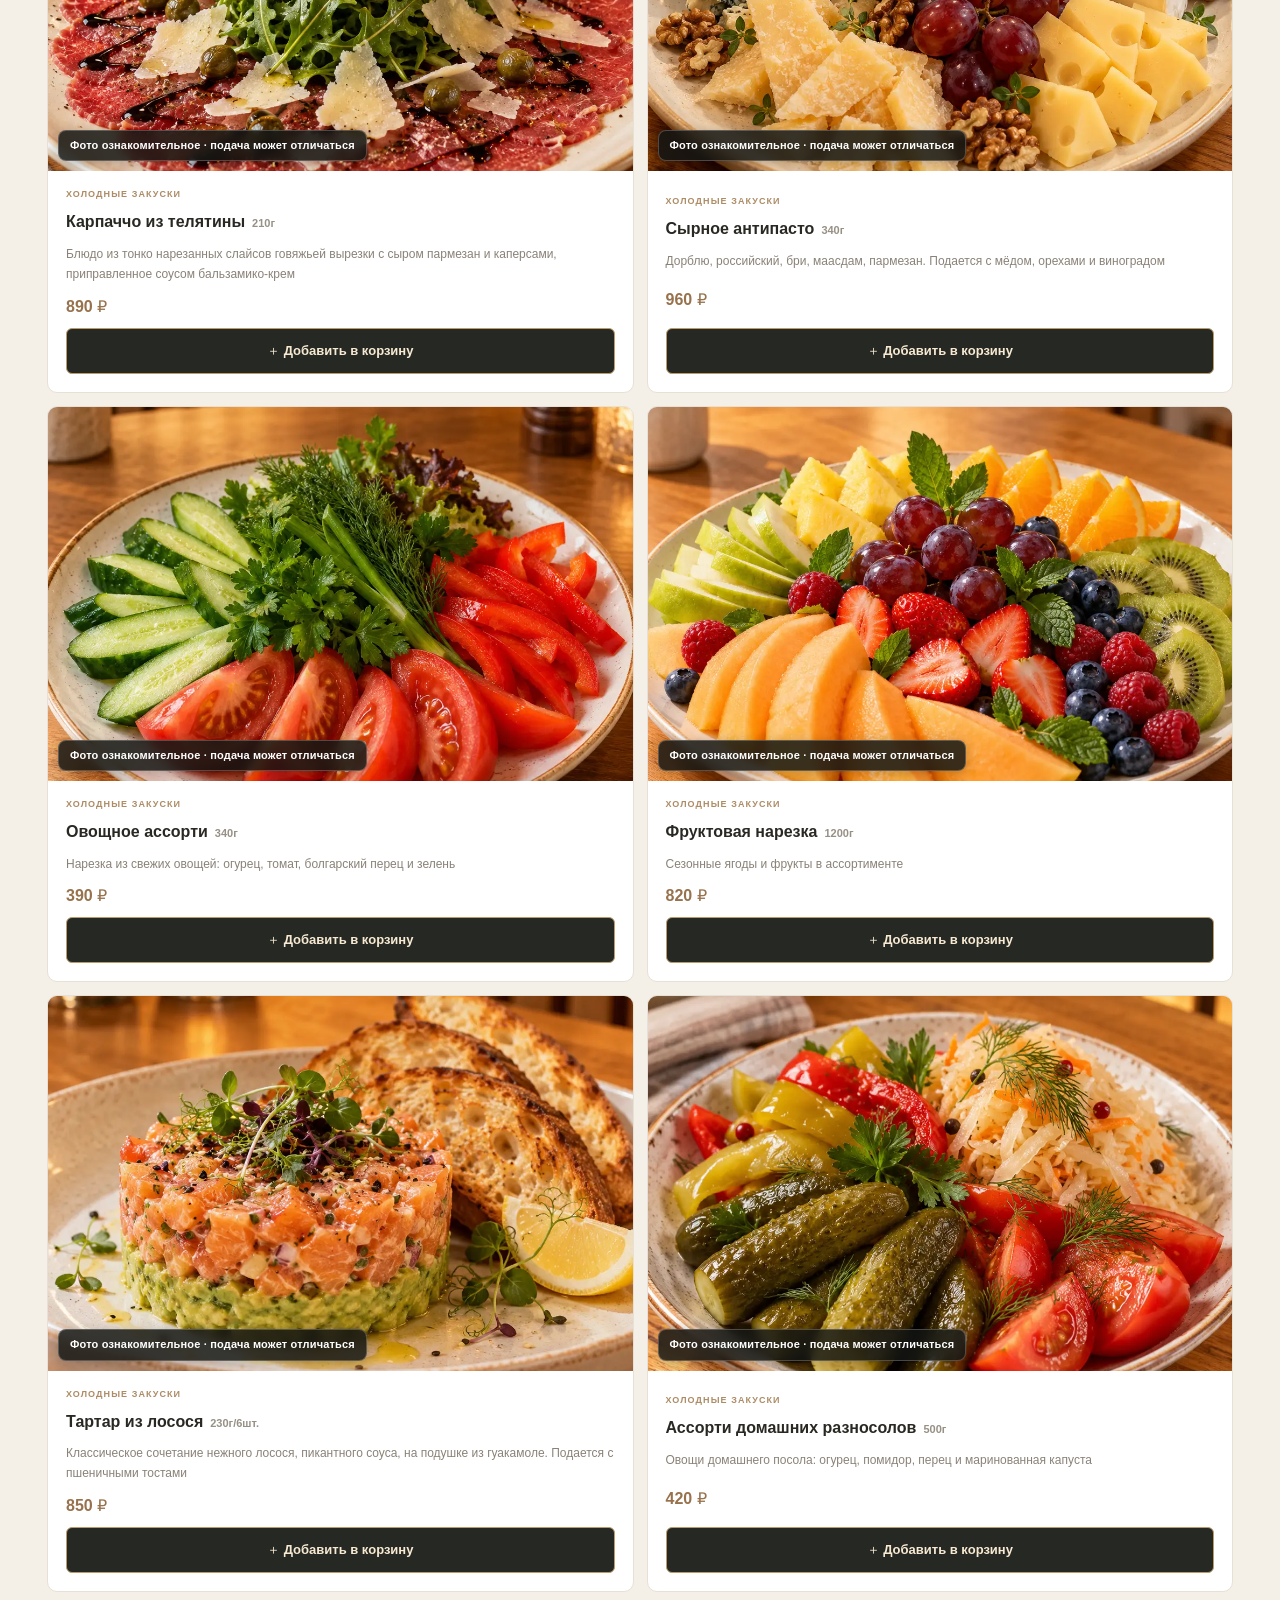
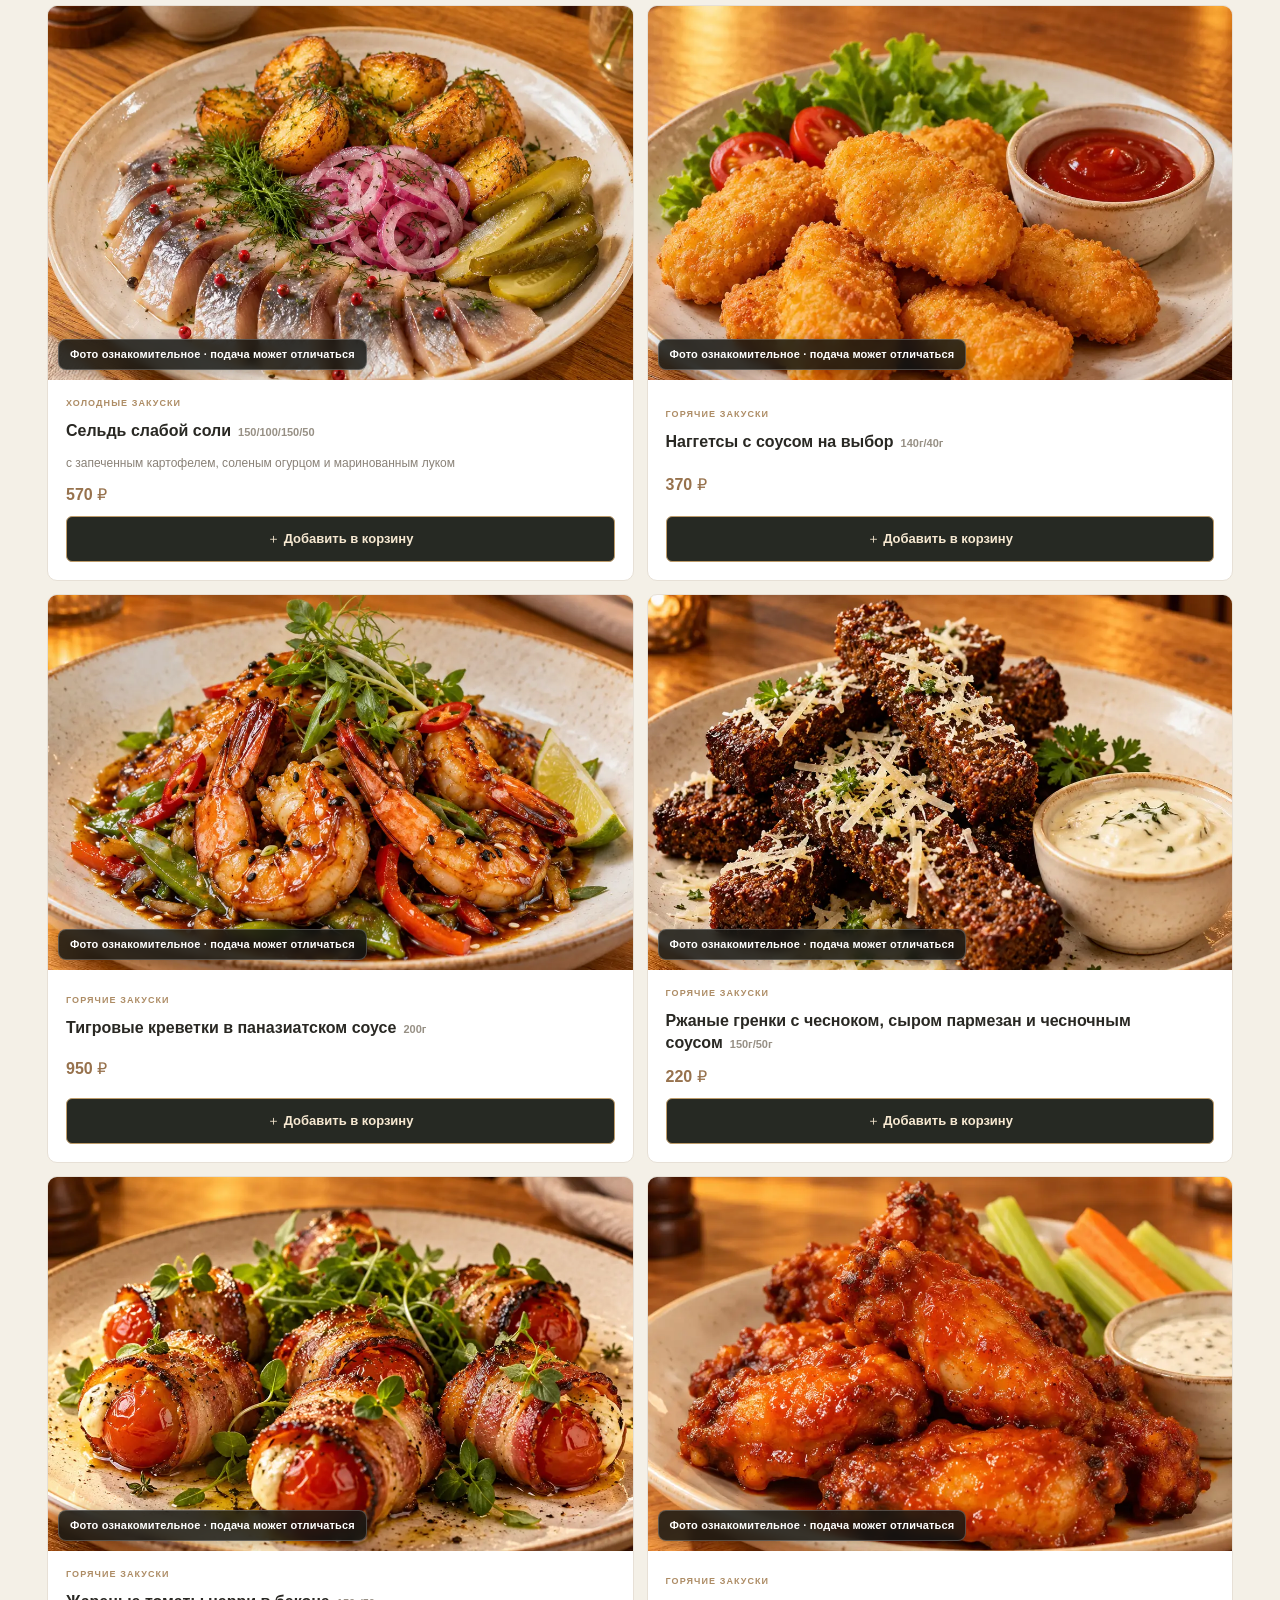
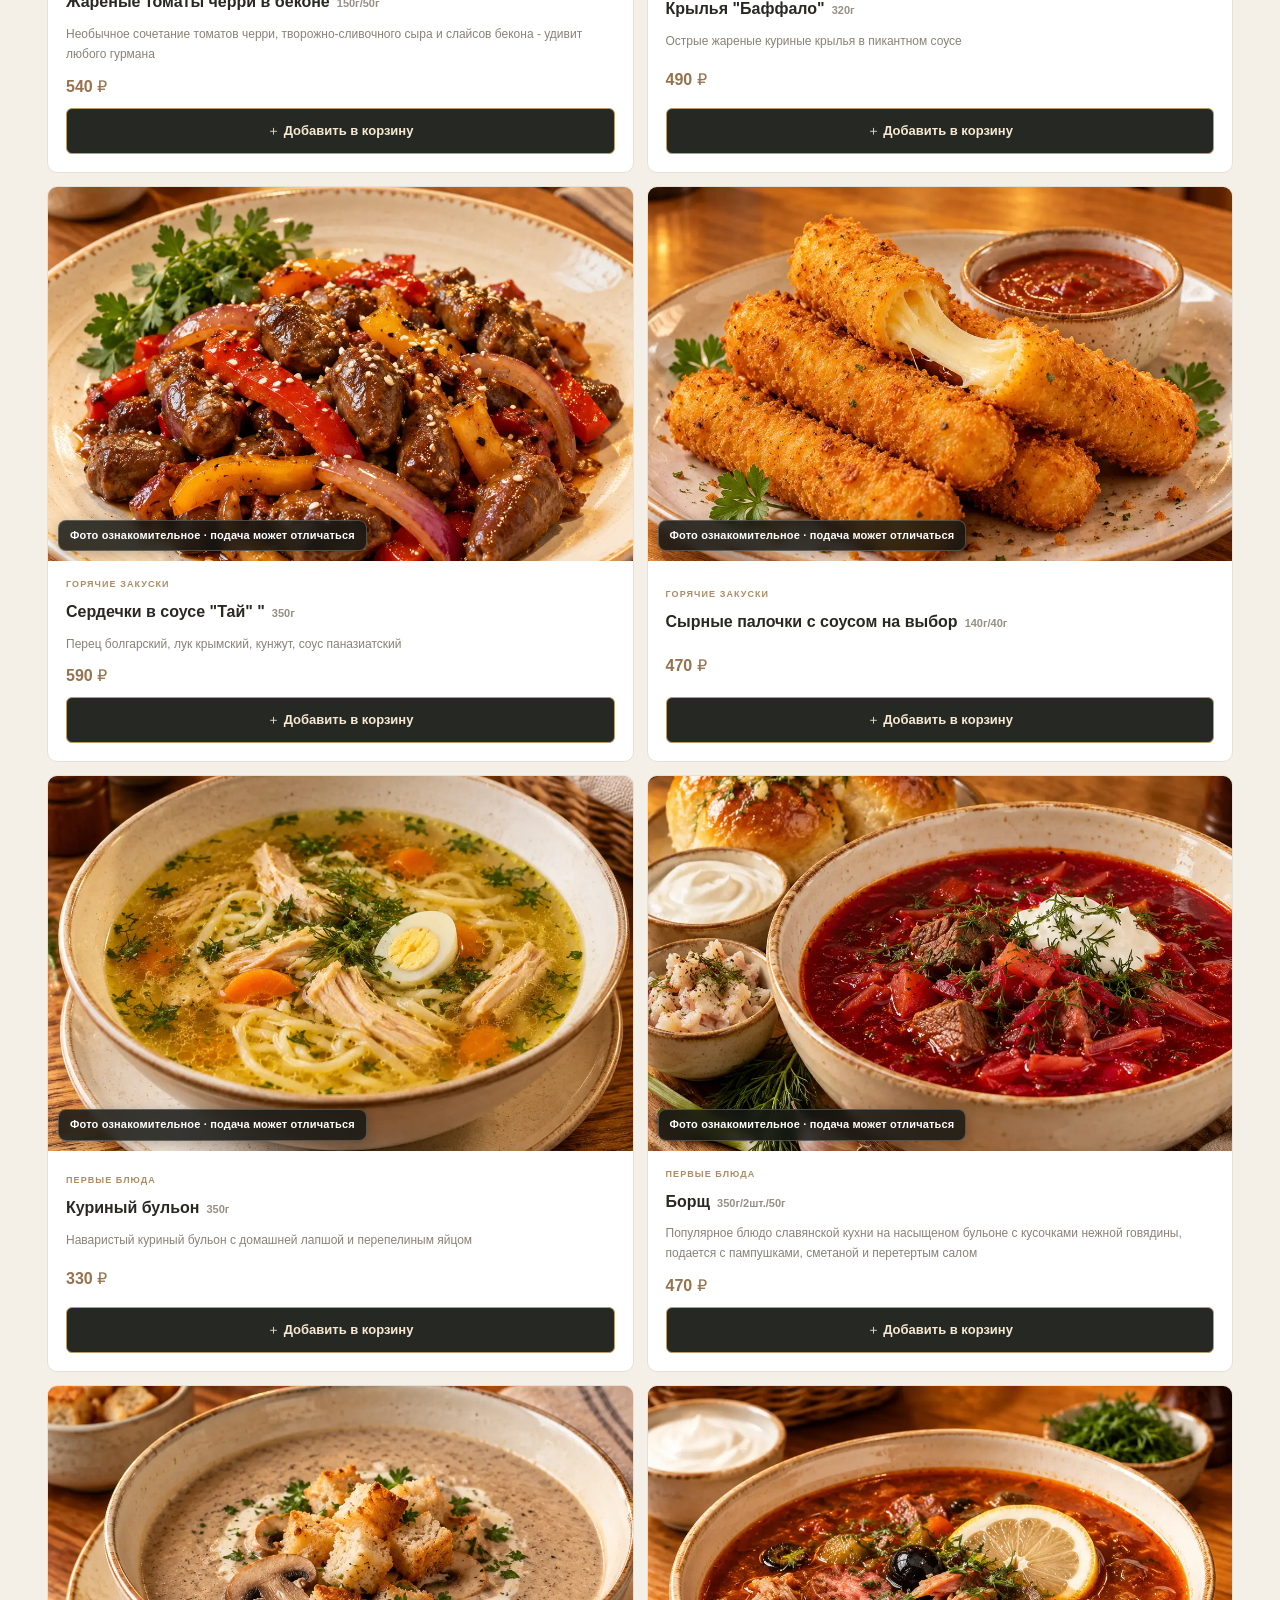
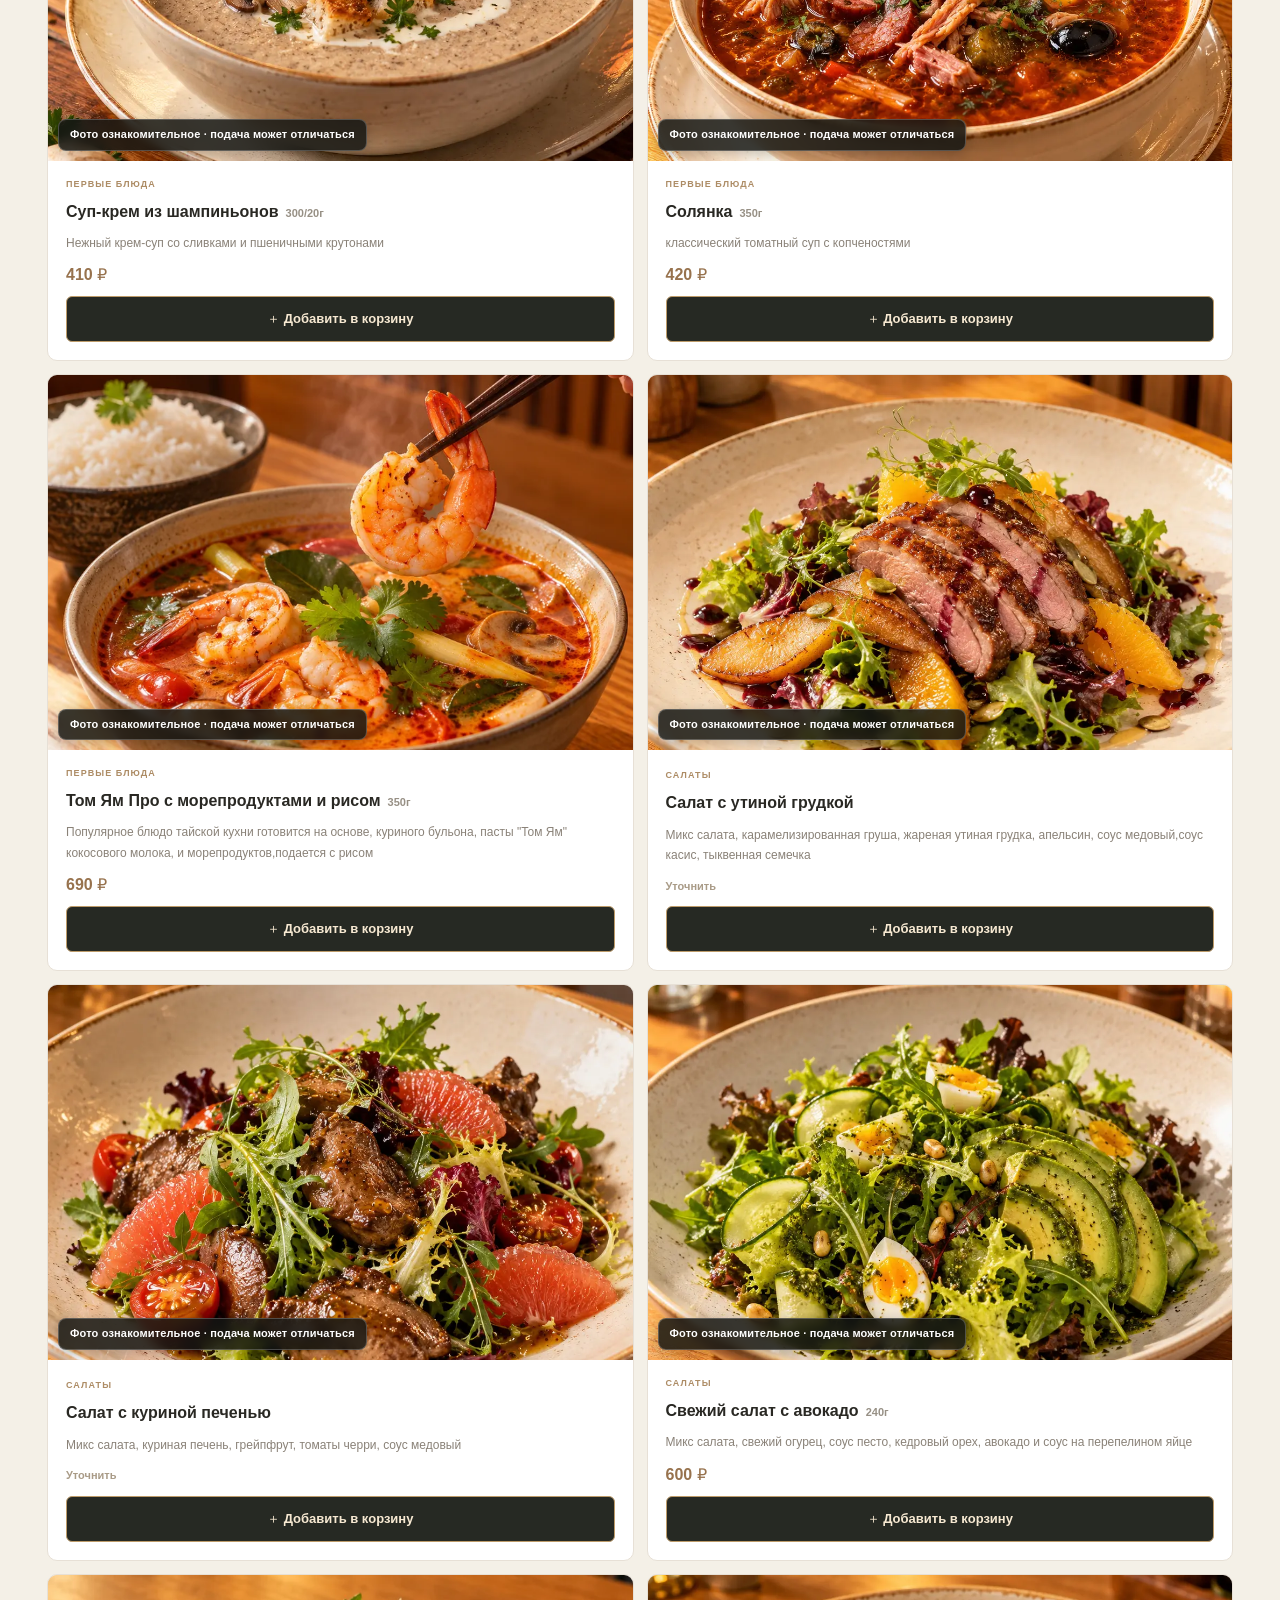
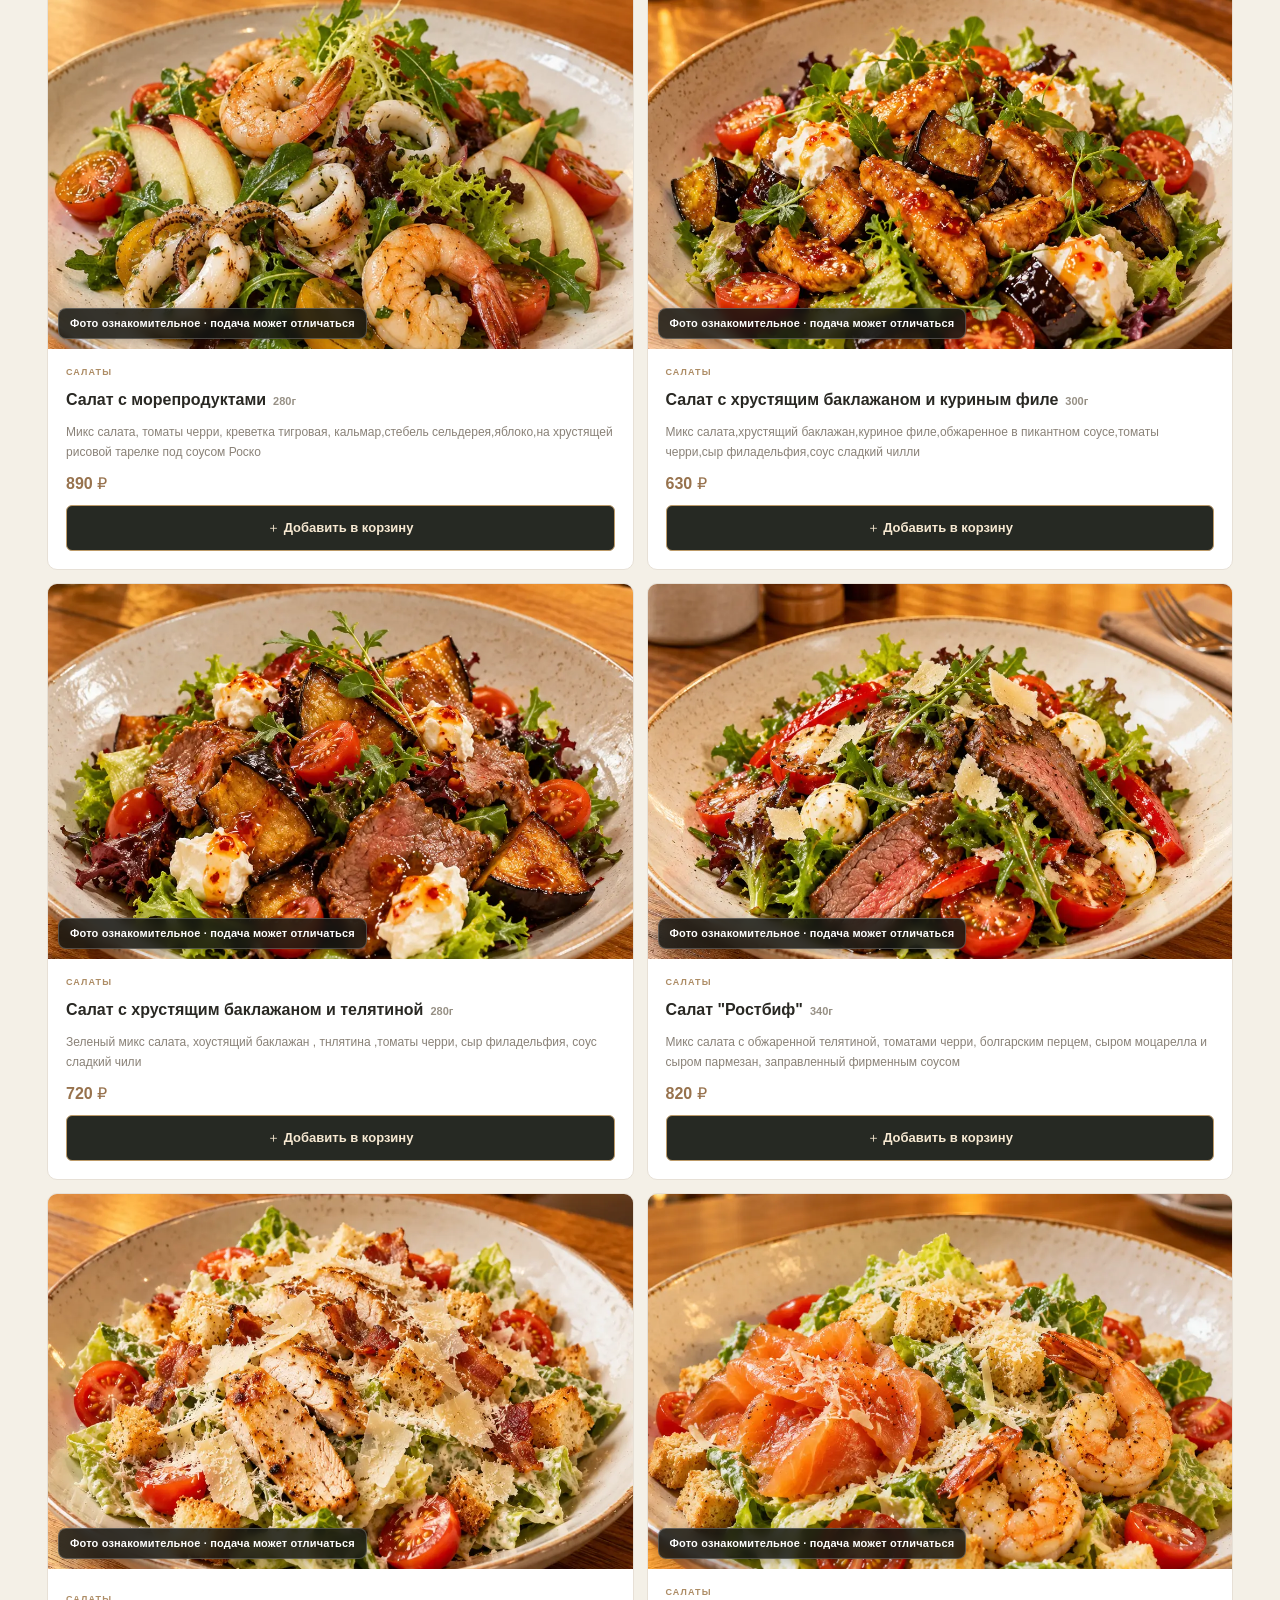
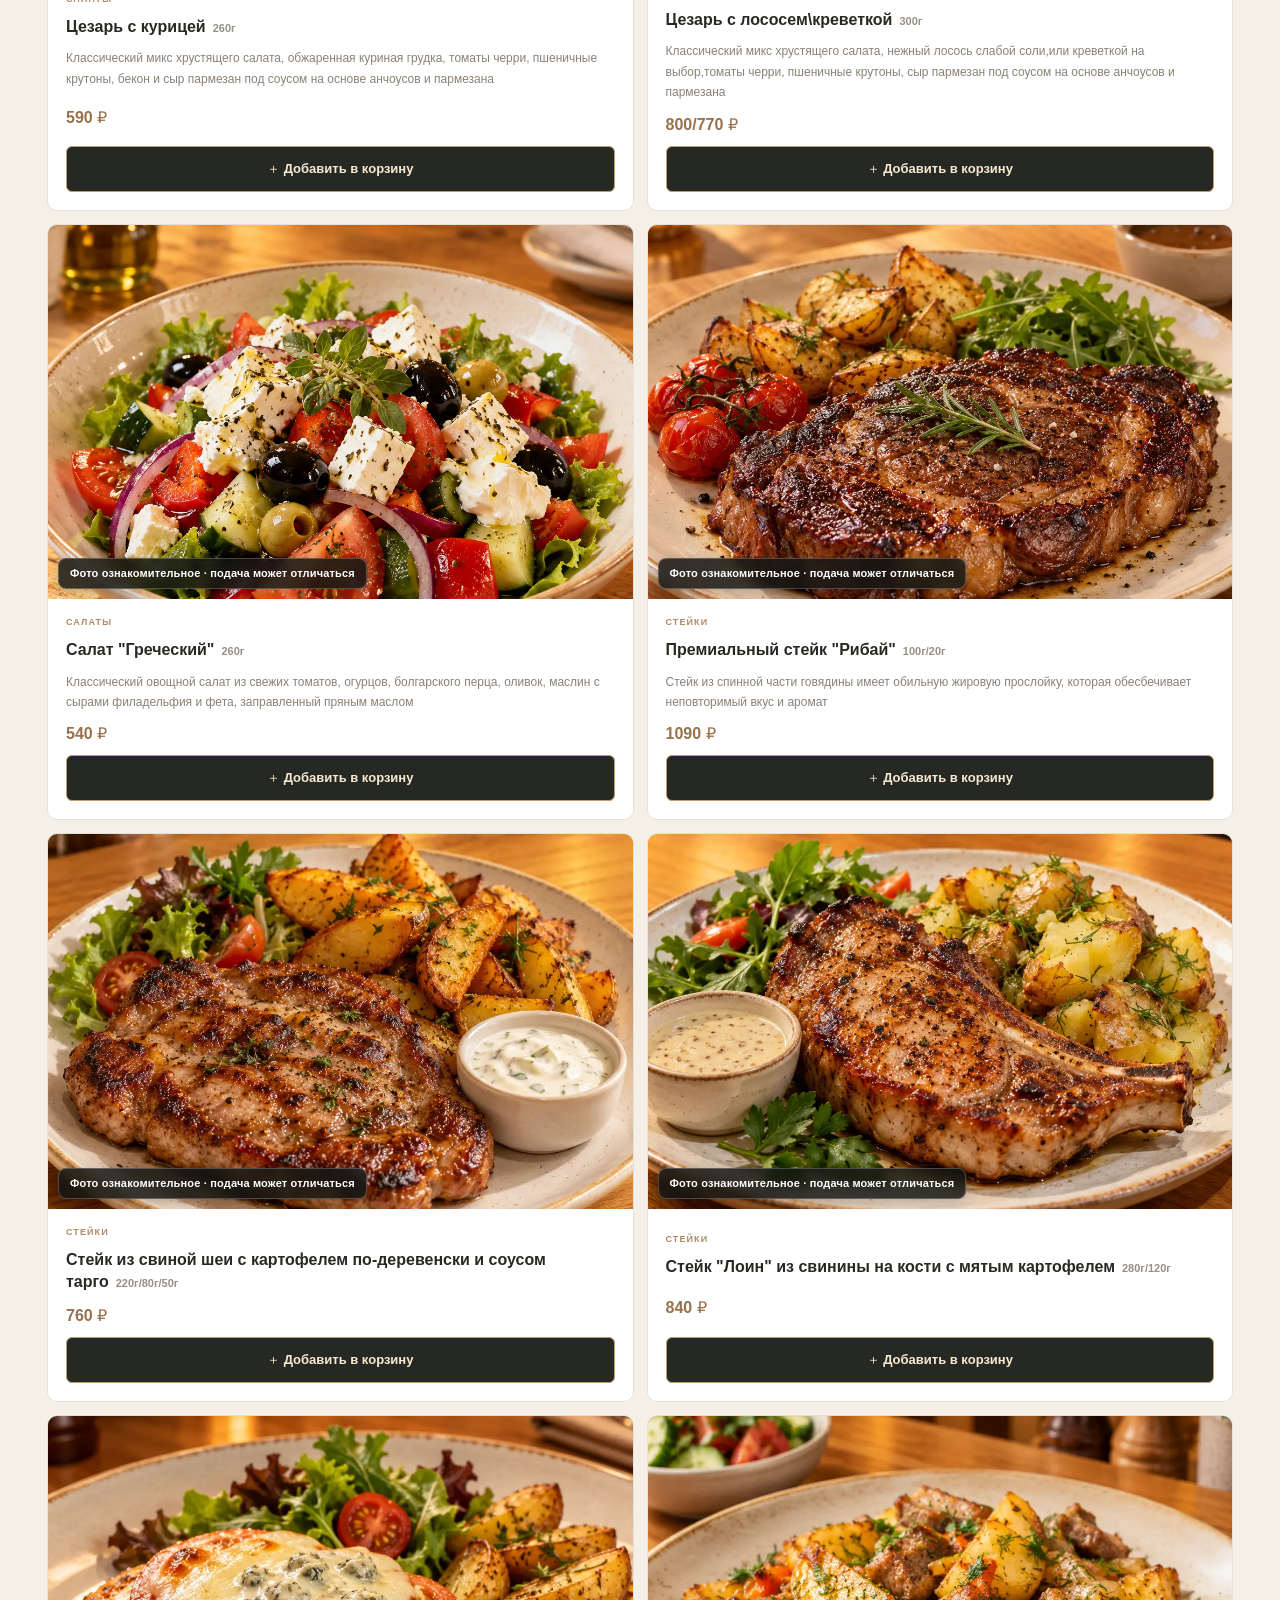
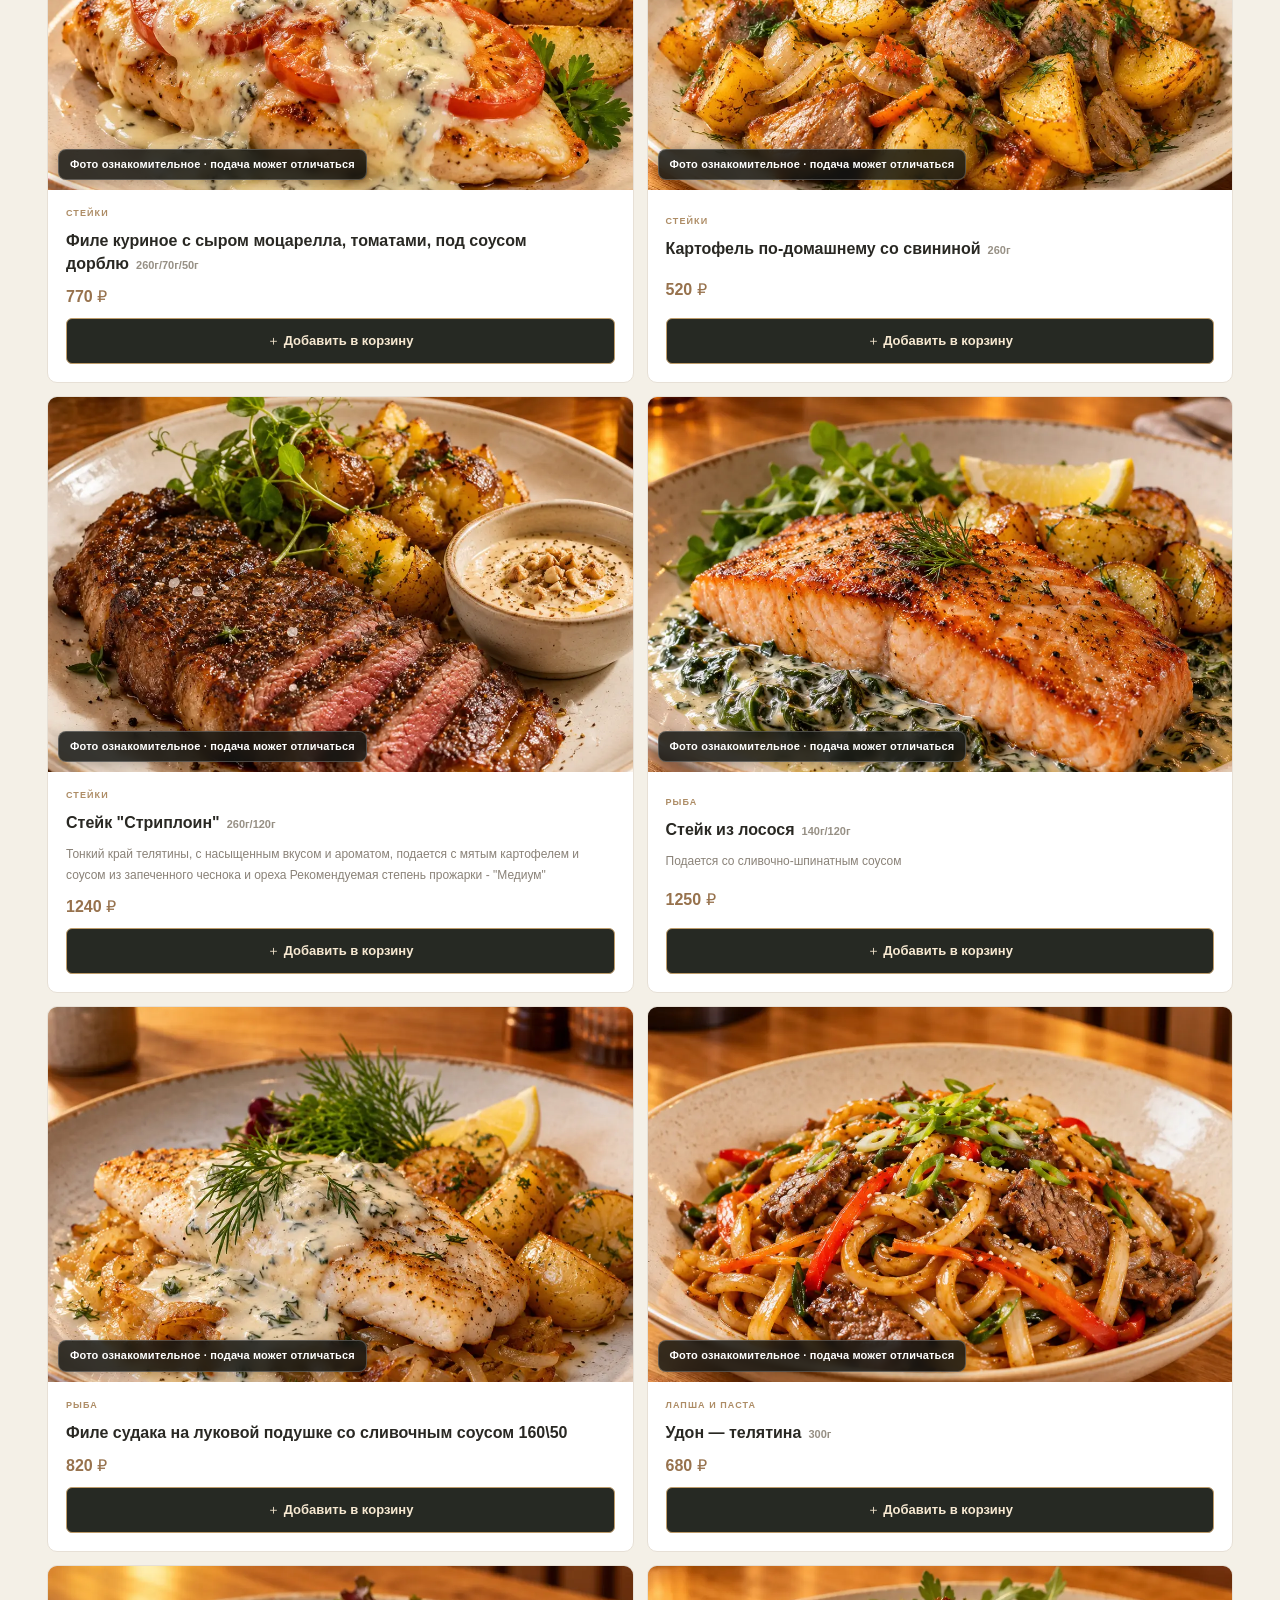
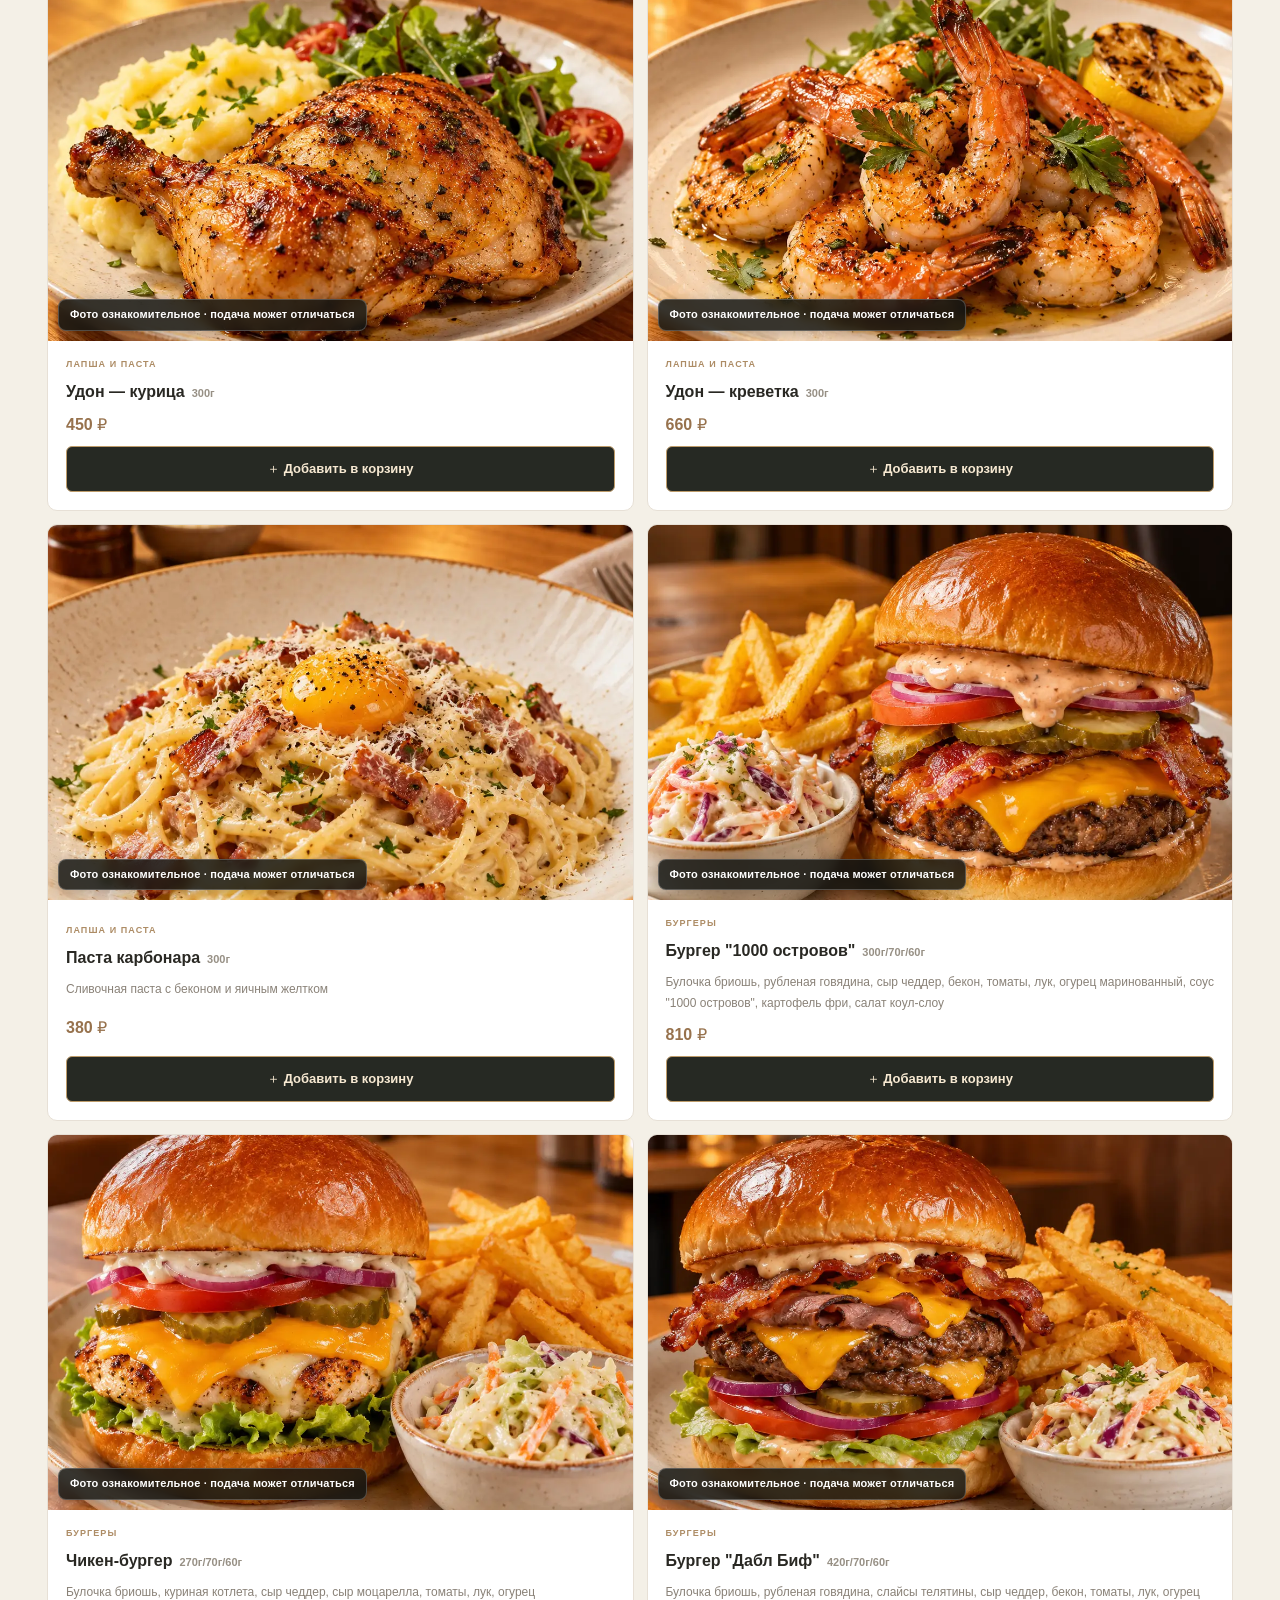
==== commit 337ff27f: "Fix broken bar promo picture and clipped photo disclaimer; build Android v1.6.2 with stable signatur" ====
--- a/android/app/src/main/assets/site/index.html
+++ b/android/app/src/main/assets/site/index.html
@@ -38,7 +38,7 @@
   </section>
   <section class="highlights container" aria-label="Популярные разделы">
     <a href="#menu" data-feature="Бургеры" class="feature"><img src="./assets/burger.svg" alt="Иллюстрация бургера"><span class="feature-label">ЛЮБИМАЯ КЛАССИКА</span><strong>Бургеры</strong><span class="feature-arrow">↗</span></a>
-    <a href="#menu" data-pride-tab="bar" class="feature"><img src="./bar_photos/cocktails.png" alt="Фотография коктейля"><span class="feature-label">БАРНАЯ КАРТА</span><strong>Коктейли и напитки</strong><span class="feature-arrow">↗</span></a>
+    <a href="#menu" data-pride-tab="bar" class="feature"><img src="./bar_photos/clover-club.webp" alt="Фотография коктейля"><span class="feature-label">БАРНАЯ КАРТА</span><strong>Коктейли и напитки</strong><span class="feature-arrow">↗</span></a>
     <a href="#menu" data-pride-tab="news" class="feature"><img src="./assets/pride-brand.png" alt="Логотип Прайд"><span class="feature-label">ВСЕГДА НА СВЯЗИ</span><strong>Новости кафе</strong><span class="feature-arrow">↗</span></a>
   </section>
   <section class="menu-section" id="menu">
--- a/android/app/src/main/assets/site/cart.css
+++ b/android/app/src/main/assets/site/cart.css
@@ -37,3 +37,20 @@
 .brand img,.cart-brandline img,.news-logo,.photo-disclaimer img{object-fit:cover;background:#111;border-radius:12px!important}
 .photo-disclaimer{background:rgba(17,18,17,.85);color:#fff}
 .photo-disclaimer img{border:1px solid rgba(255,255,255,.3)}
+
+/* Basket has priority over bottom nav, with proper light footer contrast. */
+.cart-is-open .app-bottom-nav{visibility:hidden!important;pointer-events:none!important}
+#cart-drawer{z-index:140!important}
+#cart-backdrop{z-index:130!important}
+#cart-drawer .cart-header{background:#f4f0e7!important;color:#282823!important;border-radius:20px 20px 0 0}
+#cart-drawer .cart-footer{background:#efe8dc!important;color:#282823!important}
+#cart-drawer .cart-total b{color:#251f17!important}
+#cart-drawer .cart-line{background:#fff!important}
+
+/* v1.6.2: A single clean, correctly wrapping disclosure across all photos. */
+.photo-shell{position:relative;display:block;overflow:hidden;width:100%;height:100%;background:#232421}
+.photo-shell>img.dish-image,.photo-shell>img.cart-thumb{display:block;width:100%;height:100%;object-fit:cover}
+.photo-ribbon,.dish-photo figcaption{display:none!important}
+.photo-shell>.photo-disclaimer{box-sizing:border-box!important;position:absolute!important;bottom:10px!important;left:10px!important;right:auto!important;top:auto!important;width:auto!important;max-width:calc(100% - 20px)!important;min-width:0!important;display:inline-block!important;padding:7px 11px!important;border-radius:8px!important;border:1px solid rgba(255,255,255,.22)!important;background:rgba(20,22,20,.84)!important;color:#fff!important;box-shadow:0 3px 14px rgba(0,0,0,.24)!important;white-space:normal!important;word-break:normal!important;overflow-wrap:break-word!important;font:600 11px/1.4 Arial,Helvetica,sans-serif!important;letter-spacing:.015em!important;text-align:left!important;text-transform:none!important;pointer-events:none!important}
+.photo-shell.compact>.photo-disclaimer{left:3px!important;right:3px!important;bottom:3px!important;max-width:none!important;display:block!important;padding:3px 4px!important;border-radius:4px!important;font:600 7px/1.2 Arial,Helvetica,sans-serif!important;text-align:center!important}
+.feature img{display:block;width:100%;height:100%;object-fit:cover;background:#1c1e1b}
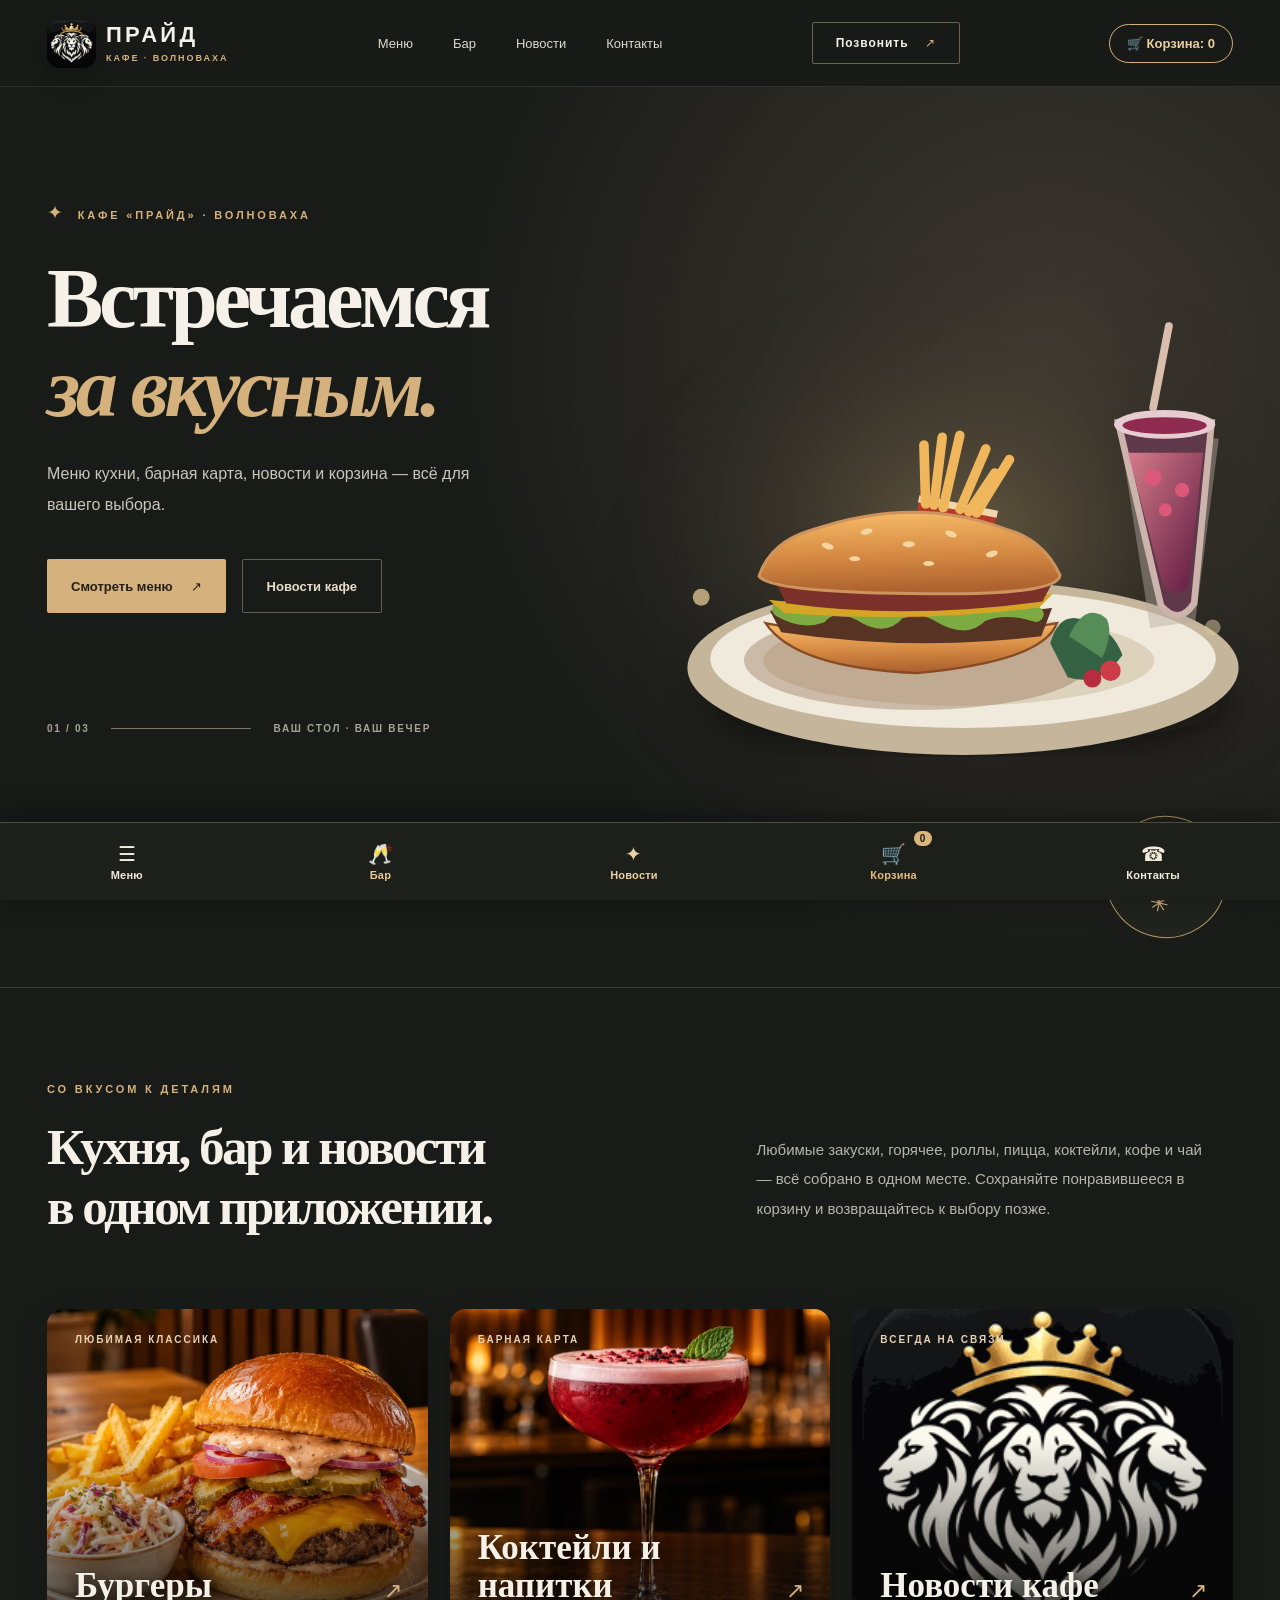
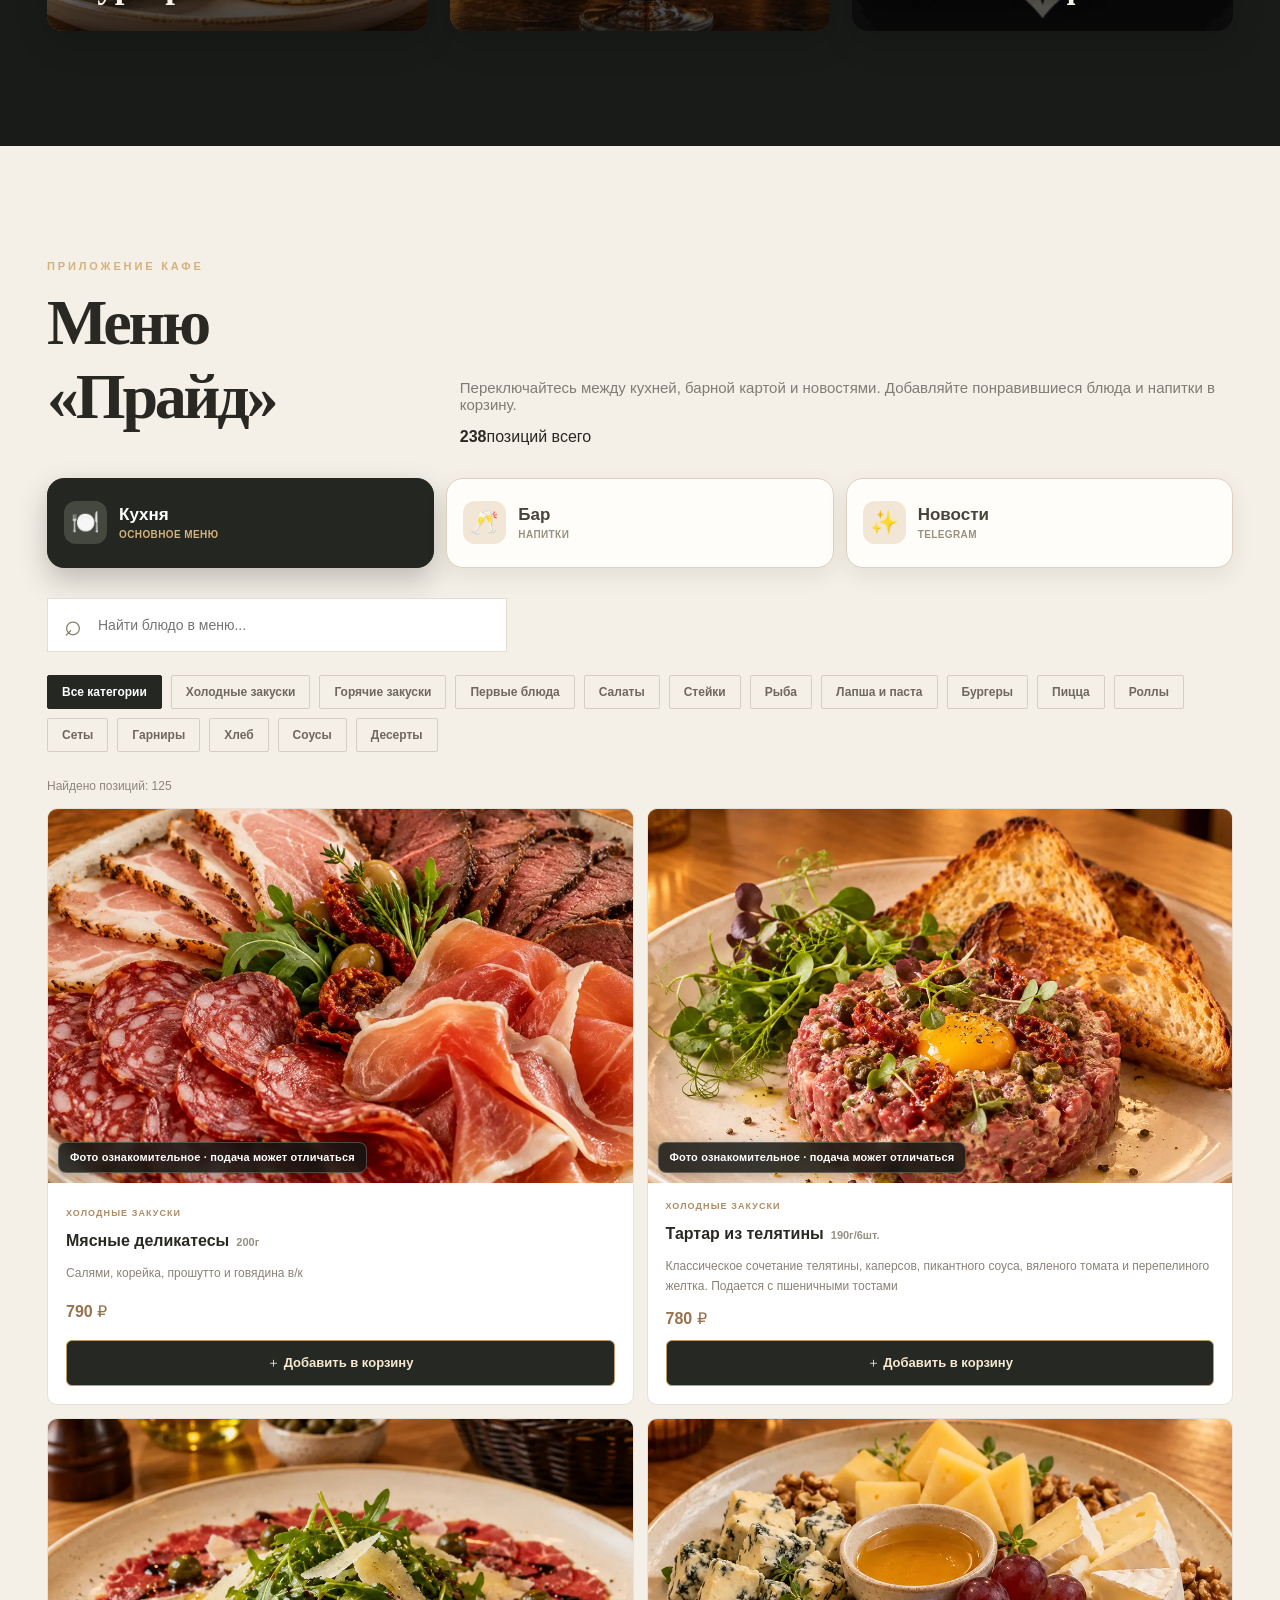
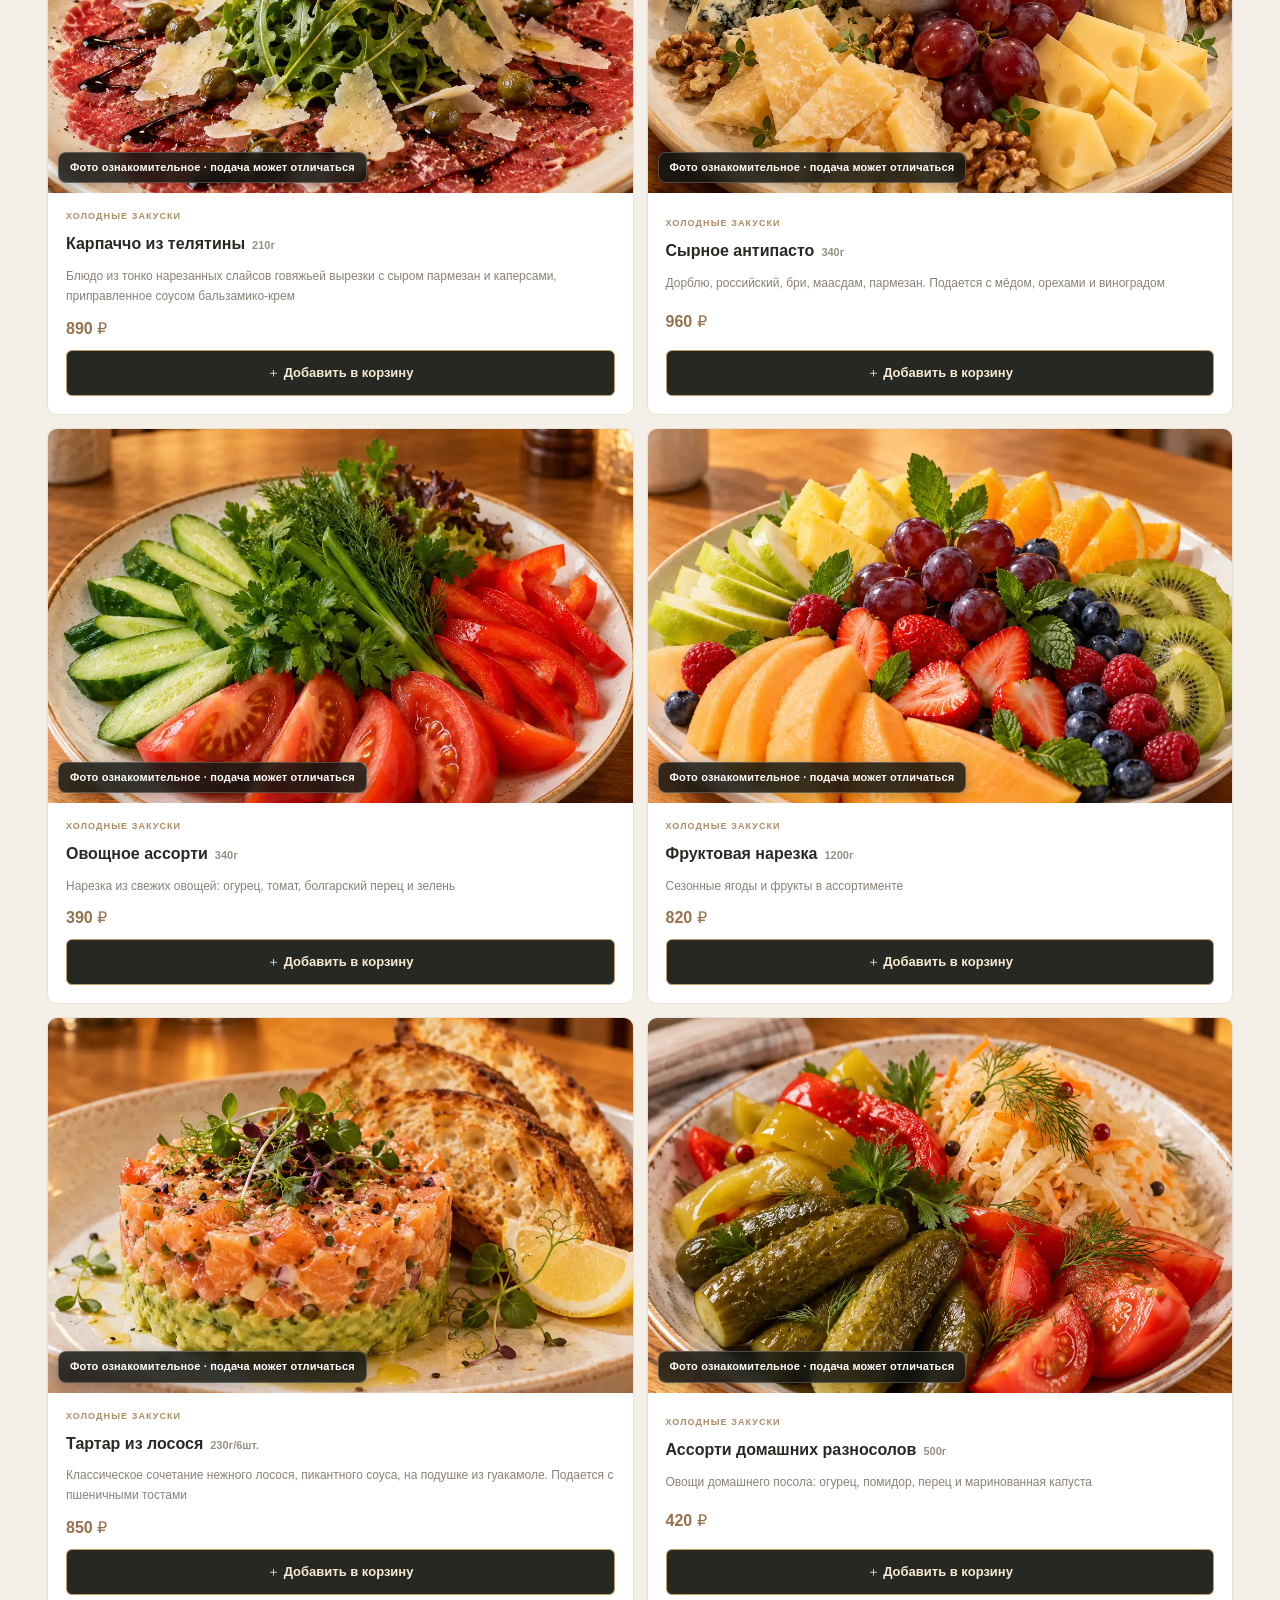
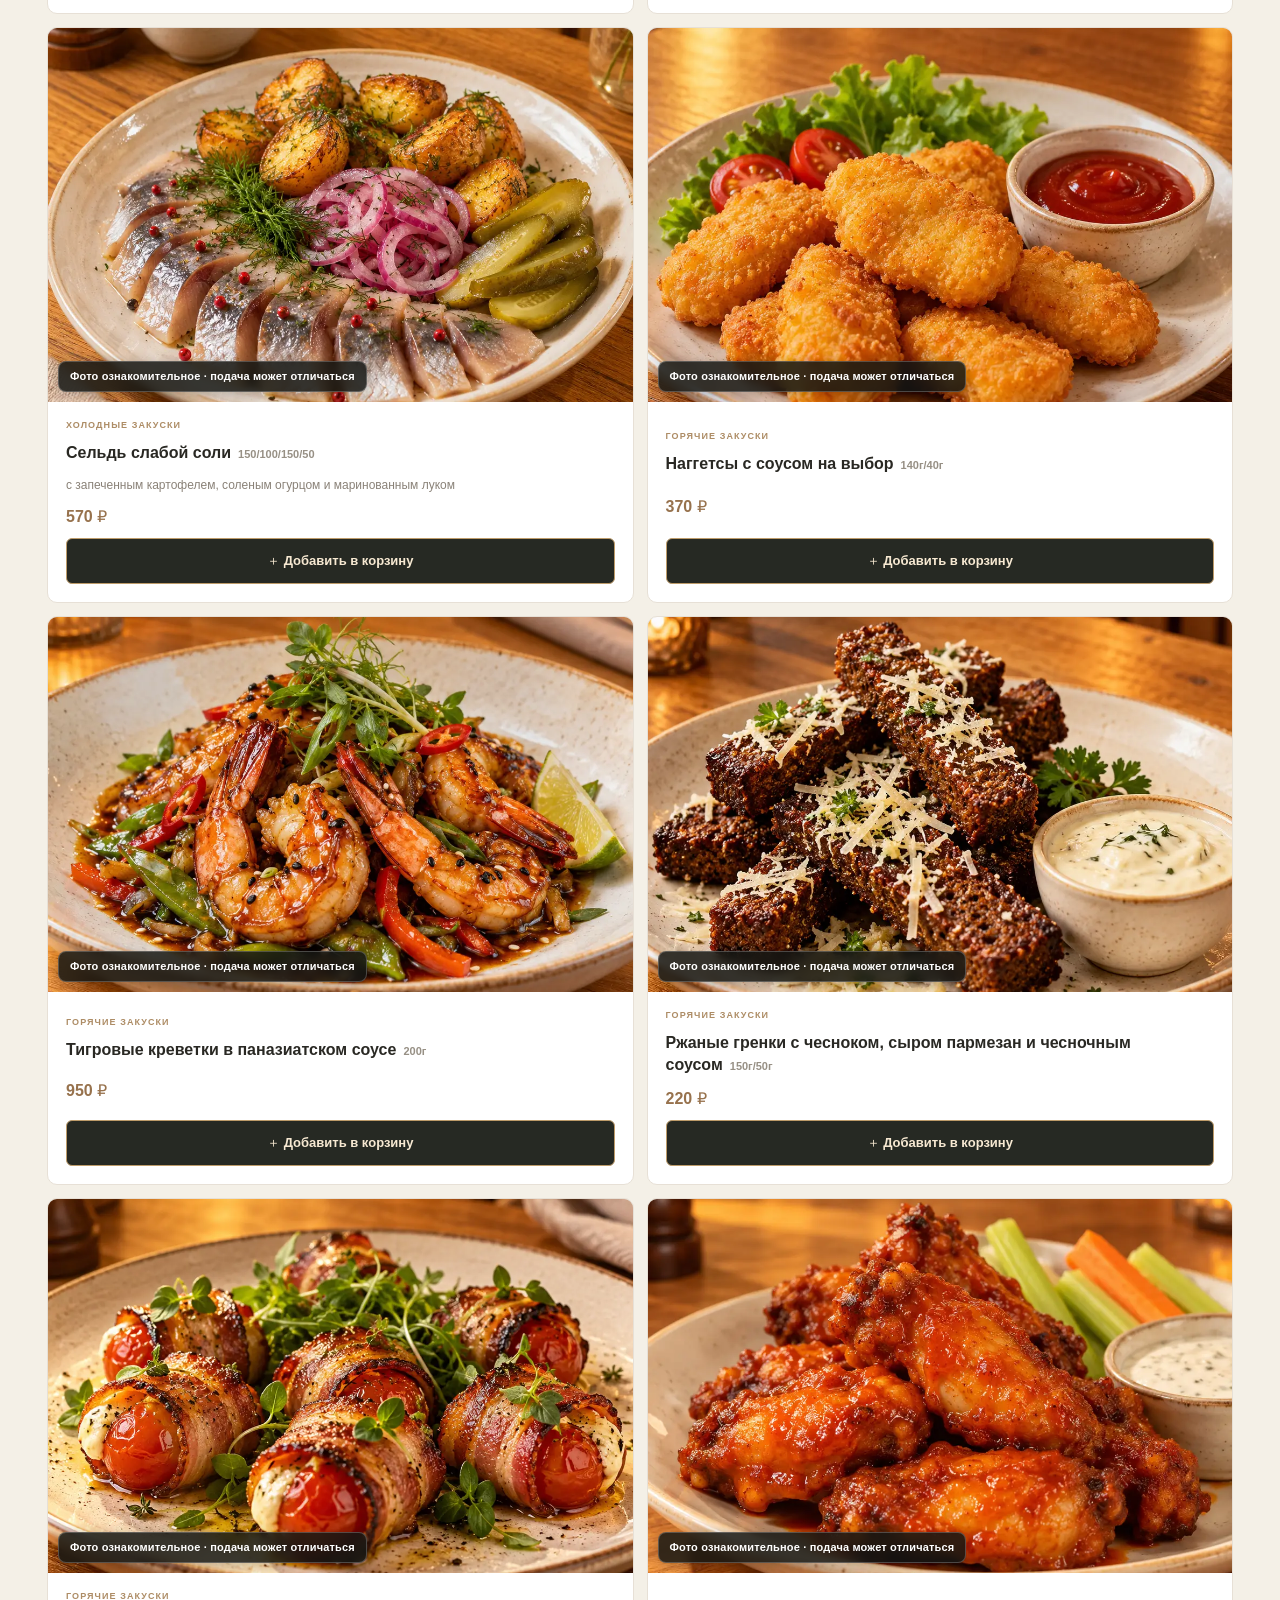
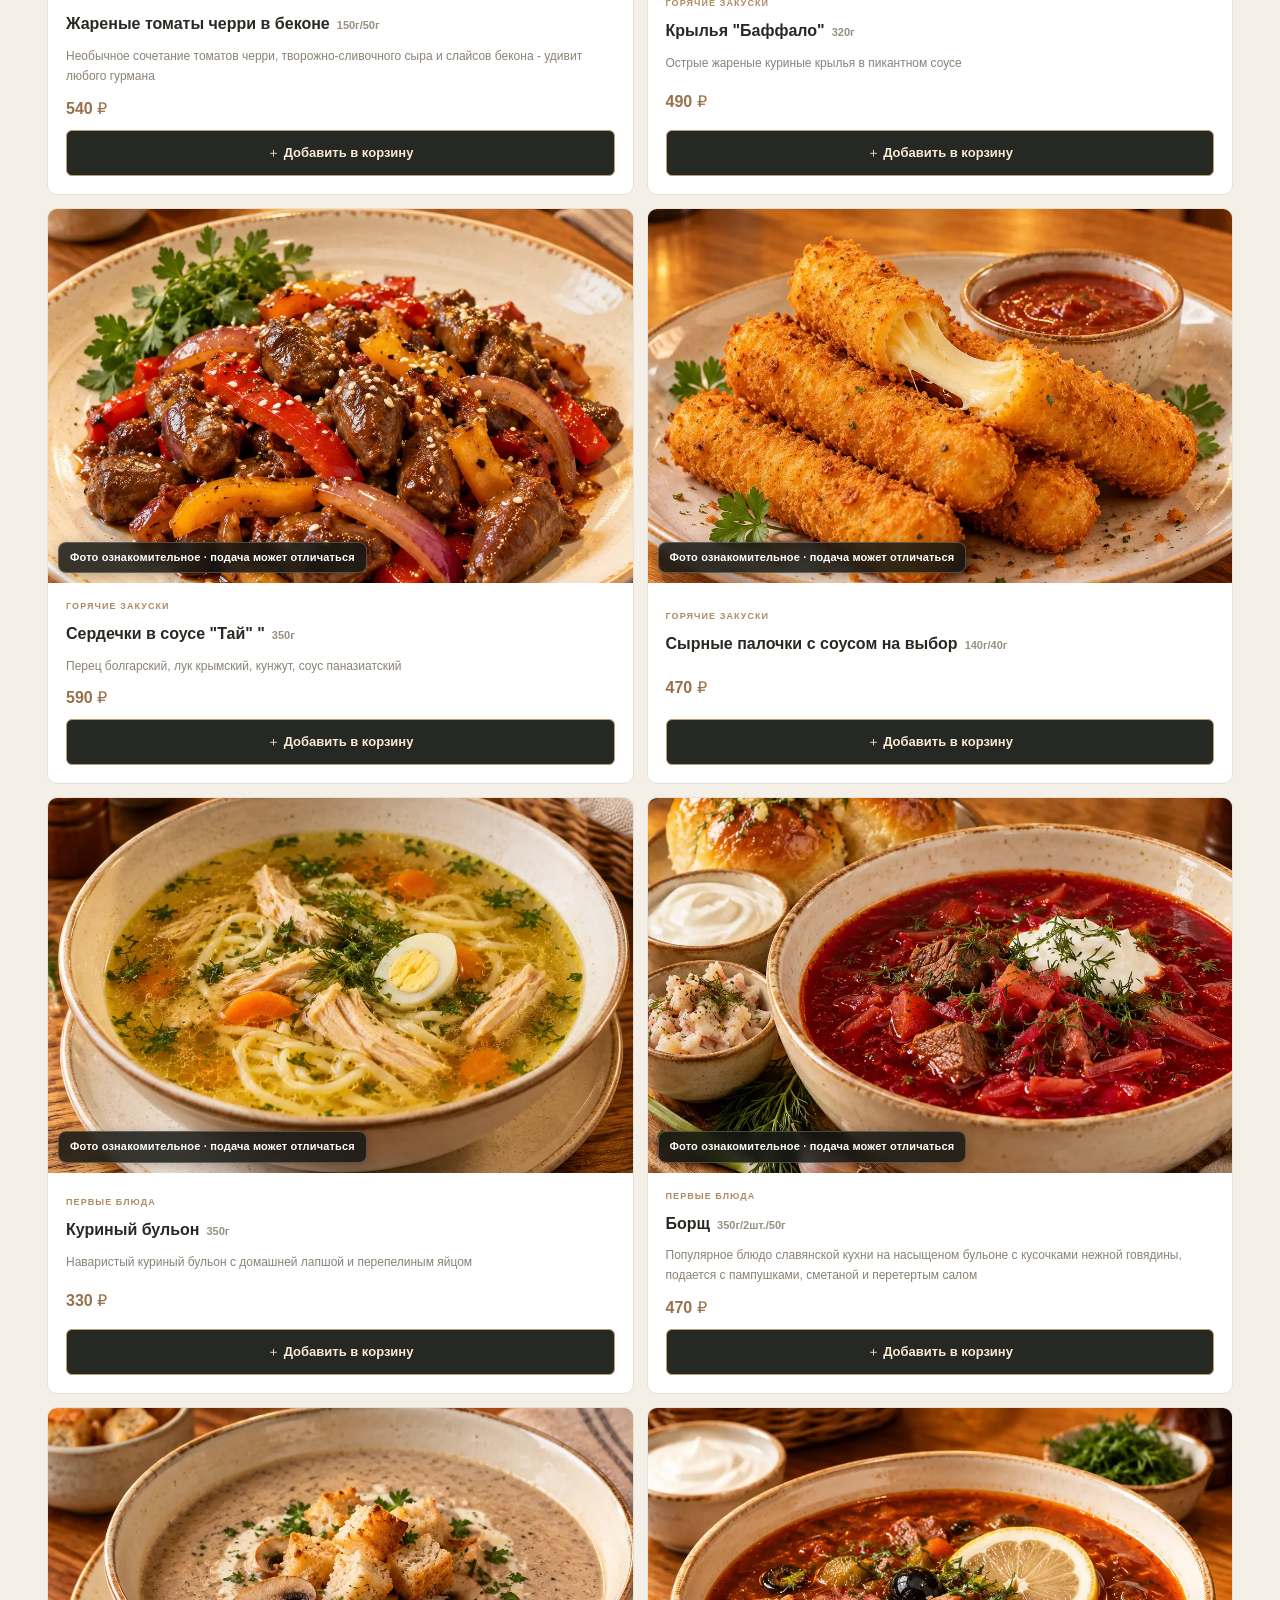
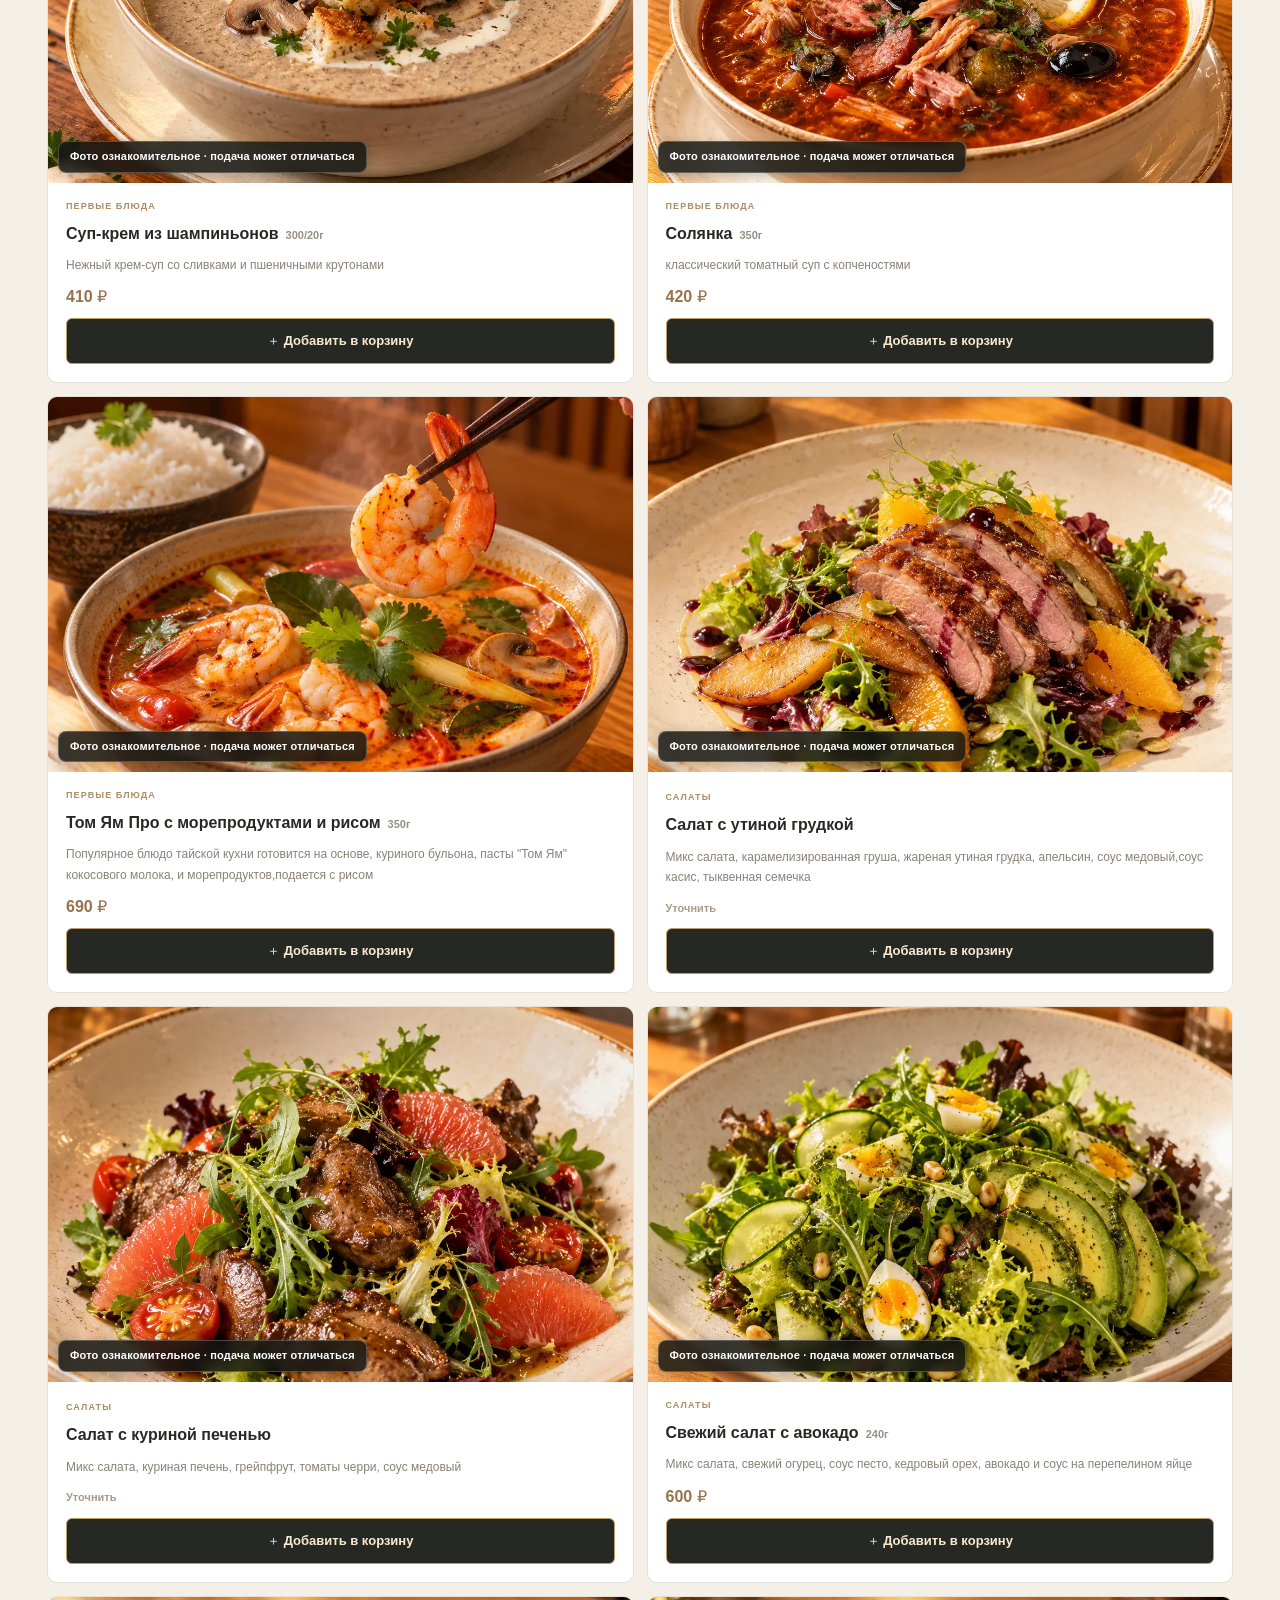
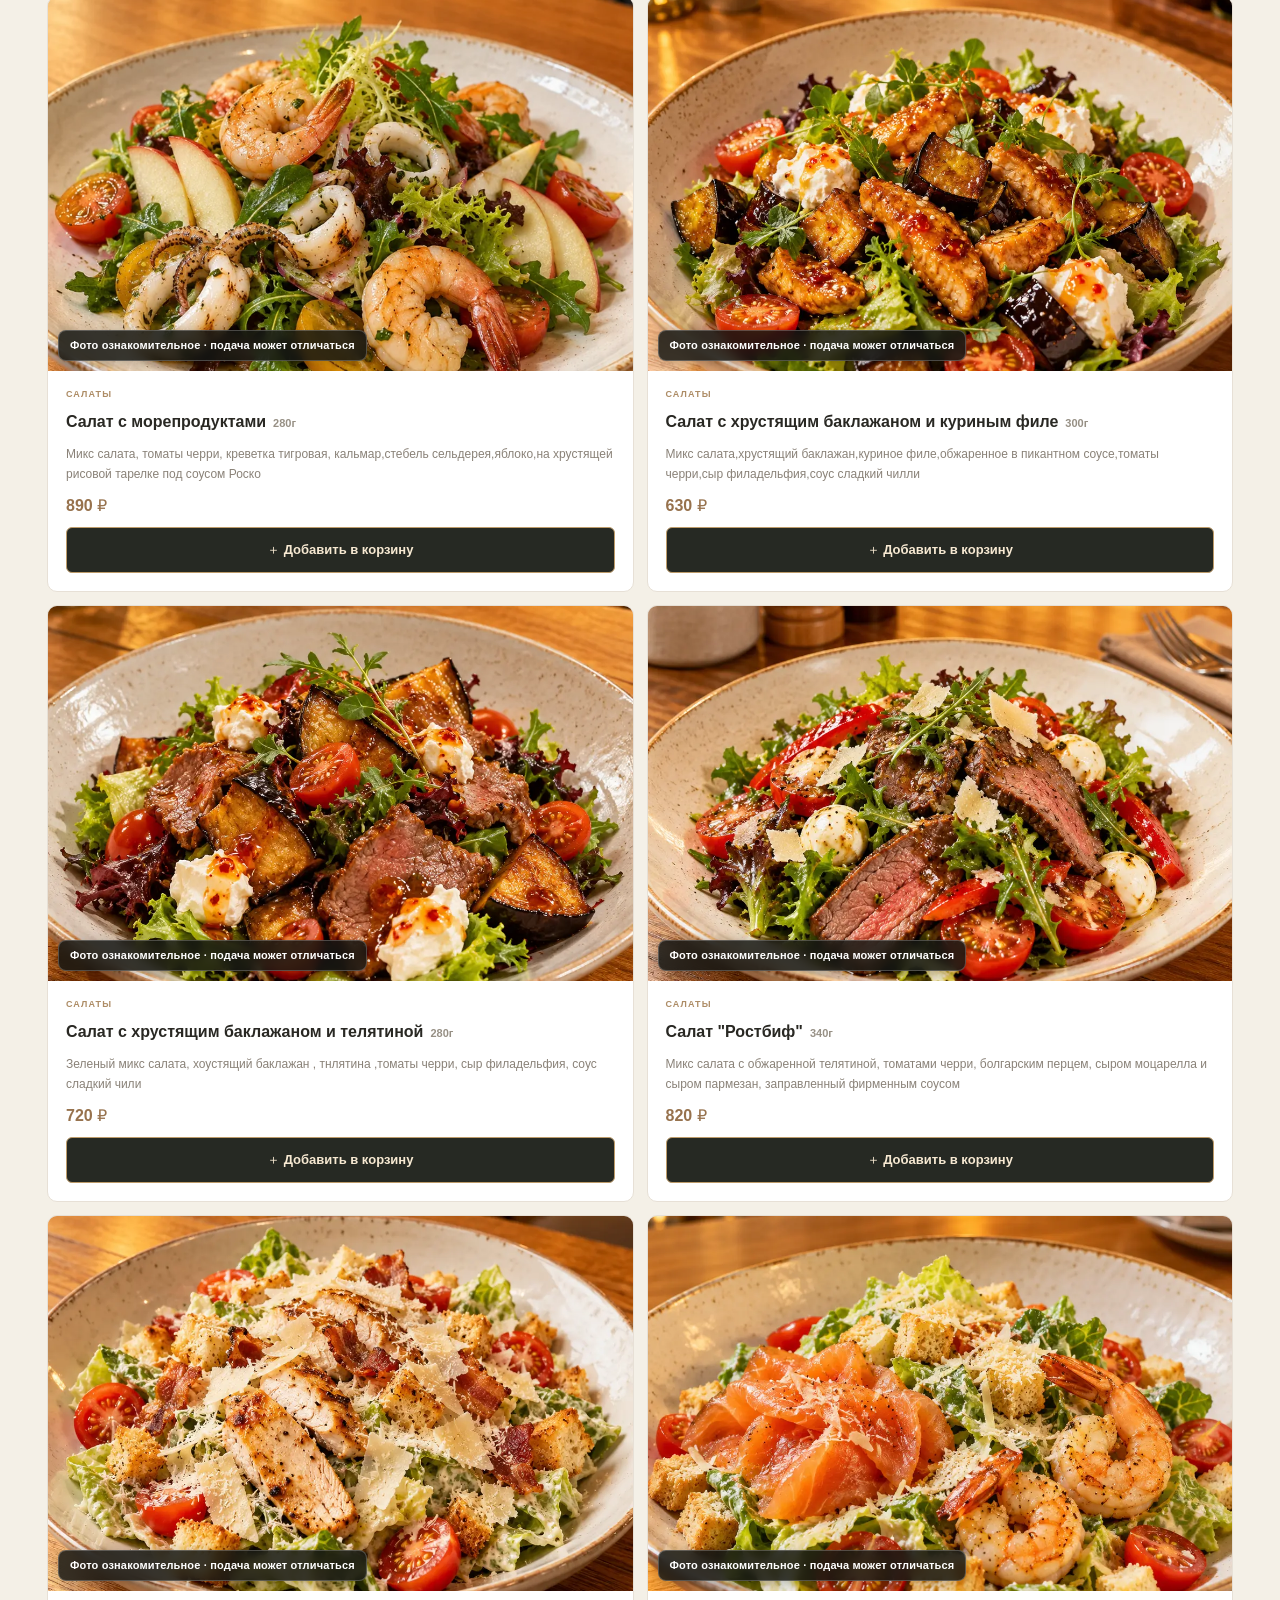
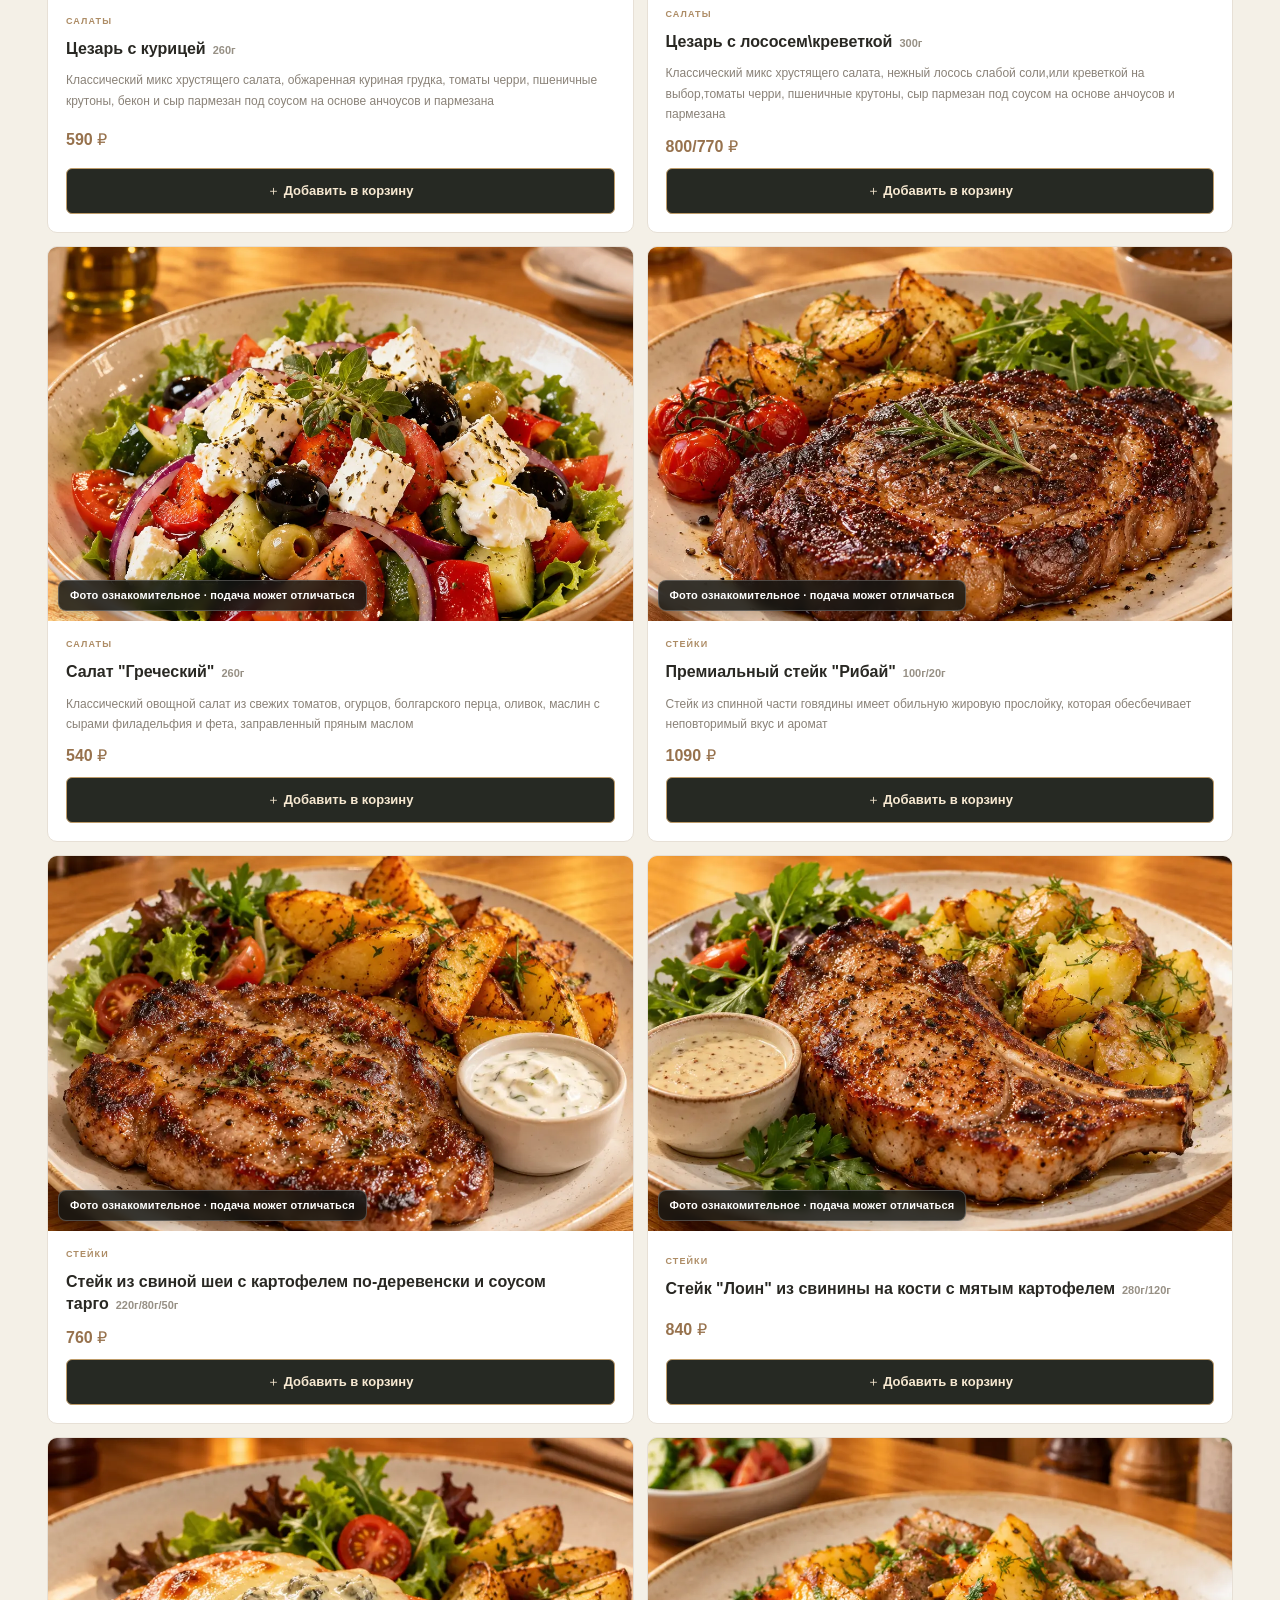
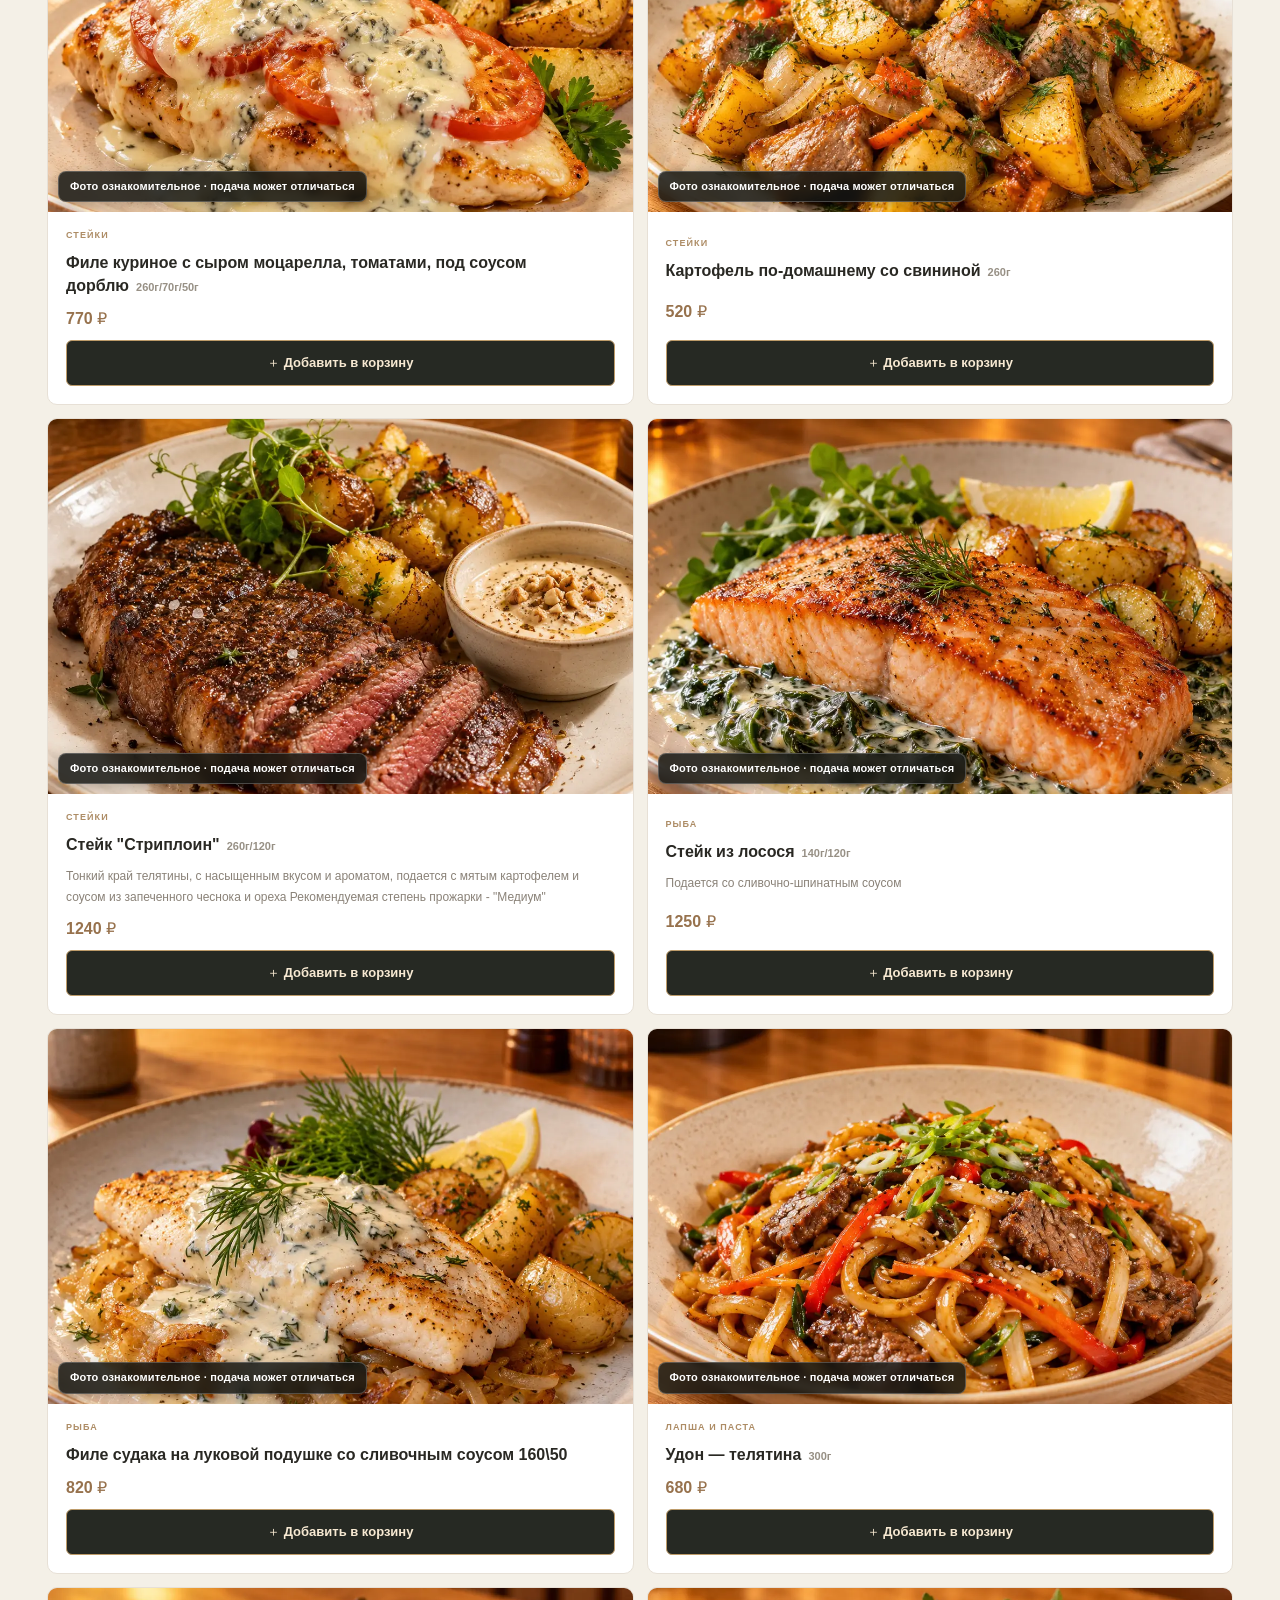
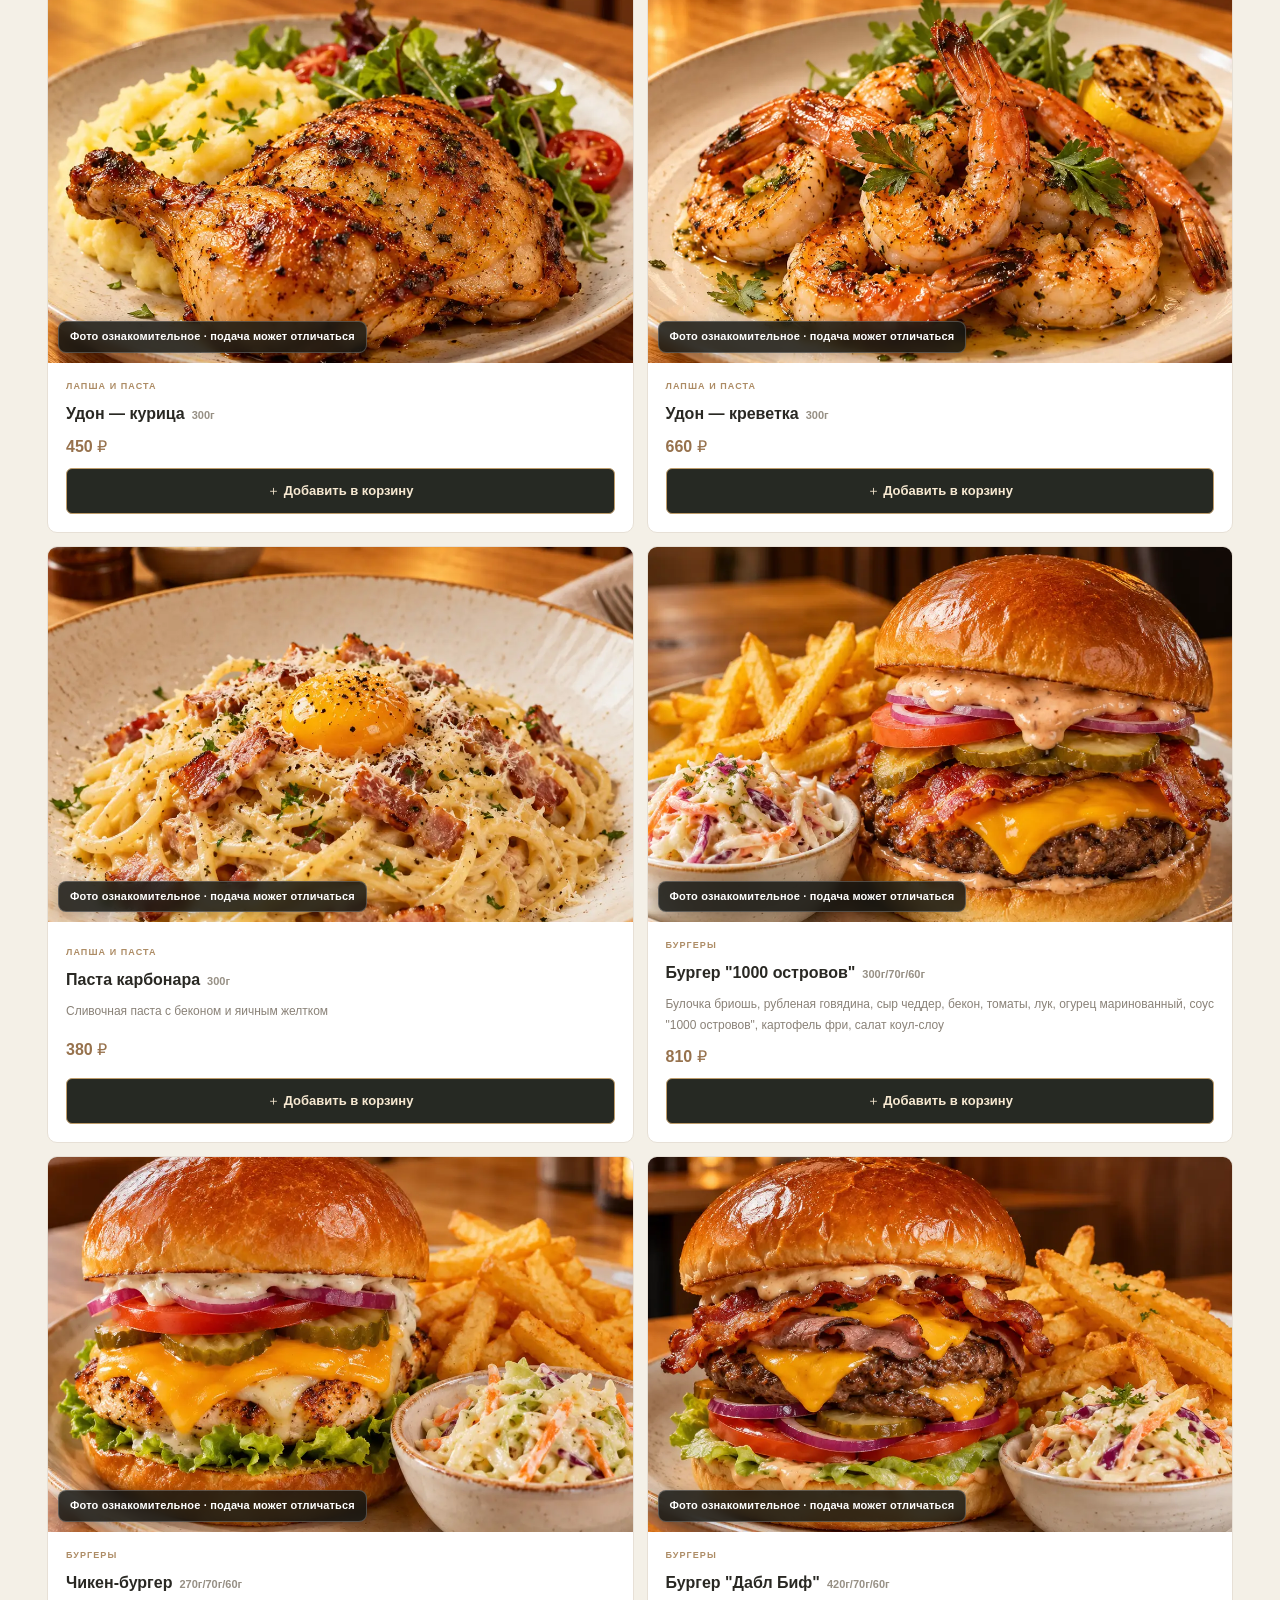
==== commit 1135419b: "Build installable Pride 1.6.3 from source: elegant tabs, real burger photo, expandable Telegram news" ====
--- a/android/app/src/main/assets/site/index.html
+++ b/android/app/src/main/assets/site/index.html
@@ -8,6 +8,7 @@
   <link rel="icon" href="./assets/pride-brand.png" type="image/png">
   <link rel="stylesheet" href="./styles.css">
   <link rel="stylesheet" href="./cart.css">
+  <link rel="stylesheet" href="./enhancements.css">
   <title>Прайд — кафе в Волновахе | Меню, бар и новости</title>
 </head>
 <body>
@@ -37,7 +38,7 @@
     <p>Любимые закуски, горячее, роллы, пицца, коктейли, кофе и чай — всё собрано в одном месте. Сохраняйте понравившееся в корзину и возвращайтесь к выбору позже.</p>
   </section>
   <section class="highlights container" aria-label="Популярные разделы">
-    <a href="#menu" data-feature="Бургеры" class="feature"><img src="./assets/burger.svg" alt="Иллюстрация бургера"><span class="feature-label">ЛЮБИМАЯ КЛАССИКА</span><strong>Бургеры</strong><span class="feature-arrow">↗</span></a>
+    <a href="#menu" data-feature="Бургеры" class="feature"><img src="./photos/menu-042.webp" alt="Фотография бургера из меню Прайд"><span class="feature-label">ЛЮБИМАЯ КЛАССИКА</span><strong>Бургеры</strong><span class="feature-arrow">↗</span></a>
     <a href="#menu" data-pride-tab="bar" class="feature"><img src="./bar_photos/clover-club.webp" alt="Фотография коктейля"><span class="feature-label">БАРНАЯ КАРТА</span><strong>Коктейли и напитки</strong><span class="feature-arrow">↗</span></a>
     <a href="#menu" data-pride-tab="news" class="feature"><img src="./assets/pride-brand.png" alt="Логотип Прайд"><span class="feature-label">ВСЕГДА НА СВЯЗИ</span><strong>Новости кафе</strong><span class="feature-arrow">↗</span></a>
   </section>
@@ -45,9 +46,9 @@
     <div class="container">
       <div class="menu-heading"><div><span class="eyebrow">ПРИЛОЖЕНИЕ КАФЕ</span><h2>Меню «Прайд»</h2></div><div class="menu-heading-side"><p>Переключайтесь между кухней, барной картой и новостями. Добавляйте понравившиеся блюда и напитки в корзину.</p><div class="stats"><b id="total-count">0</b><span>позиций всего</span></div></div></div>
       <div class="menu-tabs" role="tablist" aria-label="Раздел приложения">
-        <button id="tab-kitchen" role="tab" aria-selected="true" class="selected">Кухня</button>
-        <button id="tab-bar" role="tab" aria-selected="false">Бар</button>
-        <button id="tab-news" role="tab" aria-selected="false">Новости</button>
+        <button id="tab-kitchen" role="tab" aria-selected="true" class="selected"><span class="tab-icon" aria-hidden="true">🍽️</span><span class="tab-copy"><b>Кухня</b><small>Основное меню</small></span></button>
+        <button id="tab-bar" role="tab" aria-selected="false"><span class="tab-icon" aria-hidden="true">🥂</span><span class="tab-copy"><b>Бар</b><small>Напитки</small></span></button>
+        <button id="tab-news" role="tab" aria-selected="false"><span class="tab-icon" aria-hidden="true">✨</span><span class="tab-copy"><b>Новости</b><small>Telegram</small></span></button>
       </div>
       <div id="kitchen" class="tab-panel">
         <div class="toolbar"><label class="search"><span aria-hidden="true">⌕</span><input id="search" type="search" placeholder="Найти блюдо в меню..." aria-label="Поиск по кухне"></label><button id="clear" type="button" class="clear" hidden>Сбросить</button></div>
--- a/android/app/src/main/assets/site/enhancements.css
+++ b/android/app/src/main/assets/site/enhancements.css
@@ -0,0 +1,40 @@
+
+/* Pride 1.6.3 — elegant navigation and fully readable Telegram news. */
+.menu-tabs{display:grid!important;grid-template-columns:repeat(3,minmax(0,1fr))!important;gap:12px!important;margin-top:32px!important;border-bottom:0!important}
+.menu-tabs>button{min-width:0;min-height:90px;display:flex!important;align-items:center;gap:12px;padding:14px 16px!important;text-align:left!important;border-radius:17px!important;border:1px solid #dcd1c0!important;border-bottom:1px solid #dcd1c0!important;background:#fffdf9!important;color:#49443b!important;box-shadow:0 8px 22px #2f271214;transition:background .2s,transform .2s}
+.menu-tabs>button.selected{border-color:#242721!important;background:#242721!important;color:#fff!important;box-shadow:0 12px 28px #241d2040}
+.menu-tabs>button:focus-visible{outline:3px solid #cfac78;outline-offset:2px}
+.menu-tabs .tab-icon{width:43px;height:43px;flex:none;display:grid;place-items:center;font-size:23px;background:#f2e7d6;border-radius:12px}
+.menu-tabs>button.selected .tab-icon{background:#45483f}
+.menu-tabs .tab-copy{display:flex;flex-direction:column;min-width:0;gap:5px}
+.menu-tabs .tab-copy b{font-size:17px;line-height:1.15}
+.menu-tabs .tab-copy small{font-size:10px;text-transform:uppercase;letter-spacing:.04em;color:#999082;line-height:1.2;white-space:normal}
+.menu-tabs>button.selected small{color:#d5b17d}
+.feature{border-radius:16px;overflow:hidden;box-shadow:0 12px 34px #0002}
+.feature img{width:100%;height:100%;object-fit:cover}
+.feature strong{line-height:1.1;text-shadow:0 2px 12px #000a}
+.pride-news .news-heading{border-radius:20px;background:linear-gradient(130deg,#1e201c,#36352c)}
+.news-grid{display:grid;grid-template-columns:repeat(2,minmax(0,1fr));gap:17px}
+.news-card{min-width:0;background:#fff;border:1px solid #e5dac9;border-radius:18px;overflow:hidden;display:flex;flex-direction:column;padding:0;gap:0;box-shadow:0 10px 24px #3c28180f}
+.news-image-wrap{position:relative;aspect-ratio:16/9;overflow:hidden;background:#24241f}
+.news-image-wrap>img{display:block;width:100%;height:100%;object-fit:cover}
+.news-card-inner{display:flex;flex-direction:column;gap:12px;padding:19px 20px 21px;min-width:0}
+.news-card .news-date{color:#a17c4e;font-size:11px;font-weight:800}
+.news-card h4{margin:0;font-size:19px;line-height:1.4;color:#25241f;overflow-wrap:anywhere}
+.news-body{color:#625d54;font-size:13px;line-height:1.65;white-space:pre-line;overflow-wrap:anywhere;margin:0!important;max-height:none!important}
+.news-card.is-collapsible:not(.expanded) .news-body{max-height:225px!important;overflow:hidden!important;position:relative}
+.news-card.is-collapsible:not(.expanded) .news-body:after{content:"";position:absolute;left:0;right:0;bottom:0;height:52px;background:linear-gradient(transparent,#fff)}
+.news-card.expanded .news-body{max-height:none!important;overflow:visible!important}
+.news-card-actions{display:flex;flex-wrap:wrap;align-items:center;justify-content:space-between;gap:12px;margin-top:4px}
+.news-expand{border:1px solid #d7b787;border-radius:999px;background:#fff5e6;color:#77522a;padding:10px 15px;font-weight:800;font-size:12px;cursor:pointer;min-height:40px}
+.news-expand:focus-visible{outline:2px solid #a47c48}
+.news-card-actions a{font-size:12px;text-decoration:underline;color:#82603a;font-weight:800}
+.news-date{letter-spacing:.03em}
+@media(max-width:950px){.news-grid{grid-template-columns:1fr}}
+@media(max-width:720px){.menu-tabs{grid-template-columns:repeat(3,minmax(0,1fr))!important;gap:7px!important;margin-top:25px!important}
+.menu-tabs>button{flex-direction:column!important;align-items:flex-start!important;justify-content:center;gap:9px;padding:10px 8px!important;min-height:84px}
+.menu-tabs .tab-icon{width:33px;height:33px;font-size:17px;border-radius:9px}
+.menu-tabs .tab-copy{gap:3px}.menu-tabs .tab-copy b{font-size:15px}.menu-tabs .tab-copy small{font-size:9px;line-height:1.3}
+.feature{border-radius:13px}
+.news-card-inner{padding:16px}.news-card h4{font-size:17px}}
+@media(max-width:370px){.menu-tabs>button{padding:9px 6px!important}.menu-tabs .tab-copy b{font-size:14px}.menu-tabs .tab-copy small{font-size:8px}}
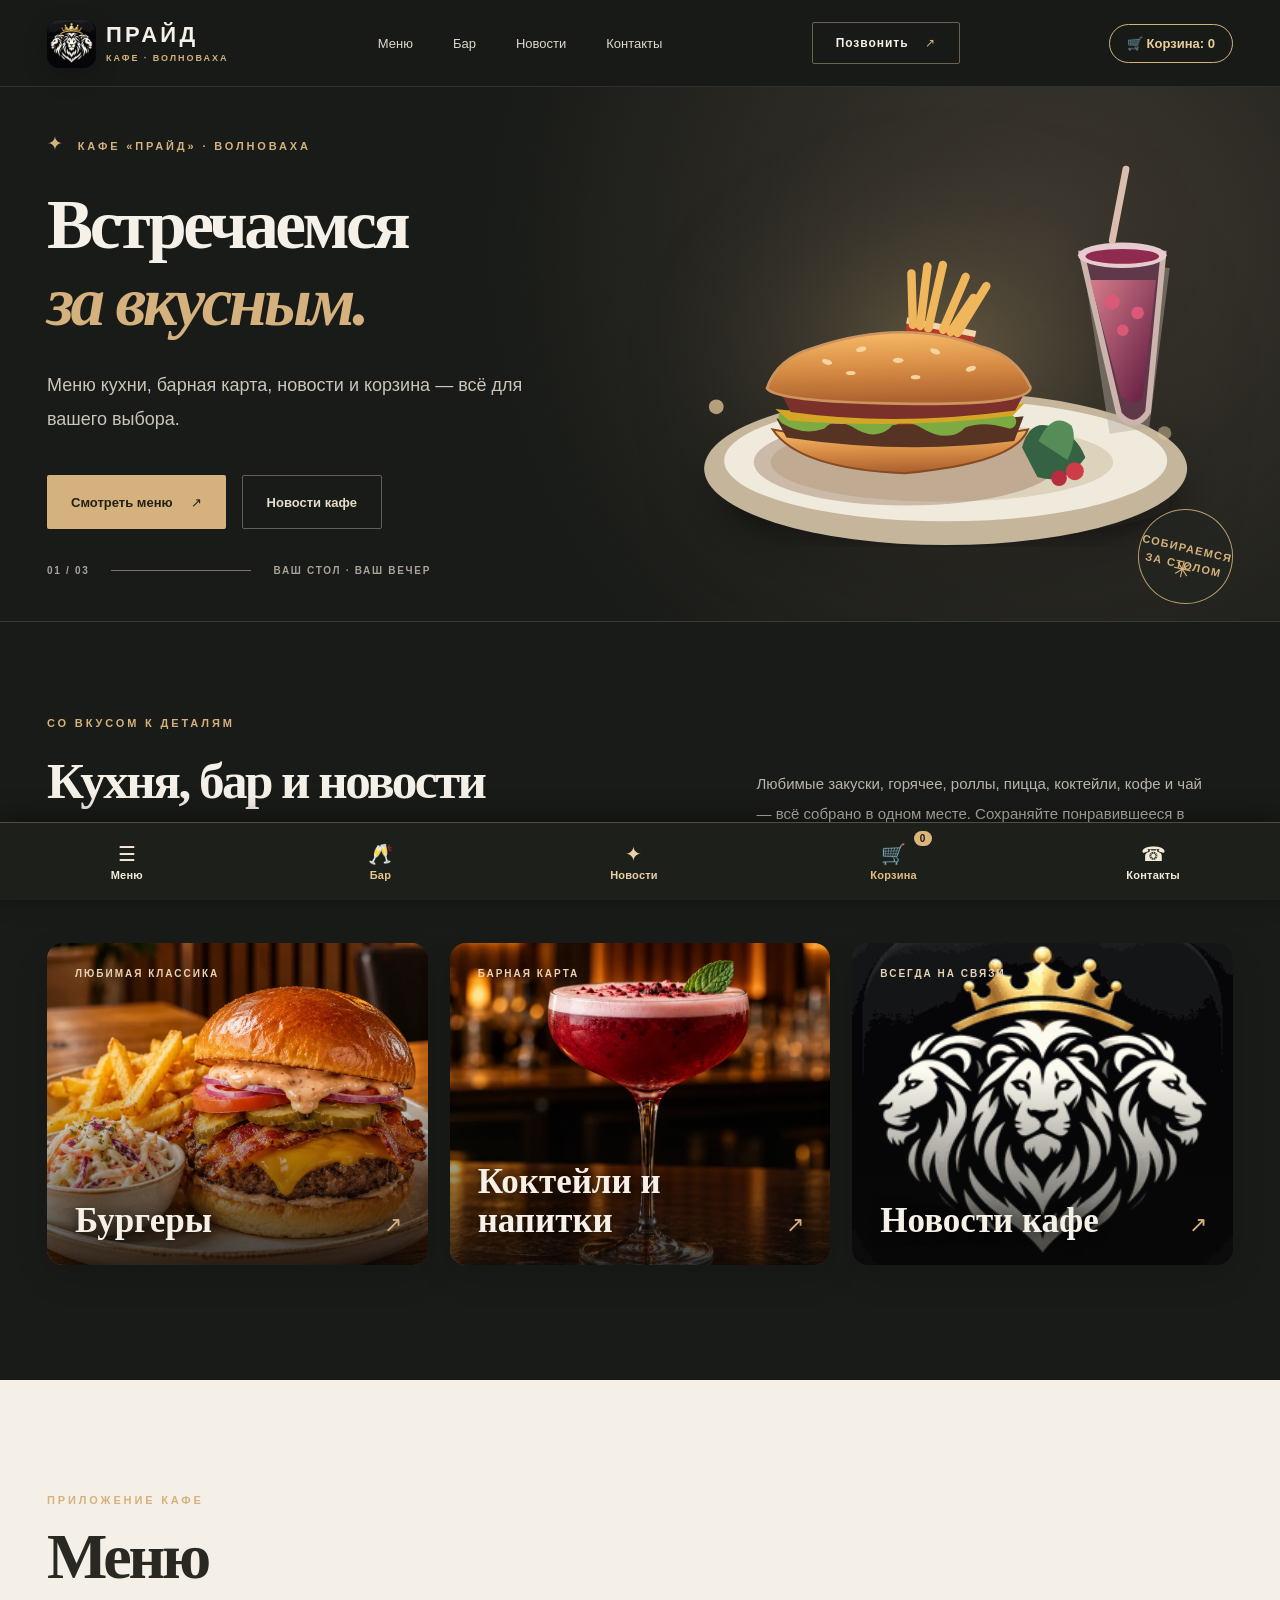
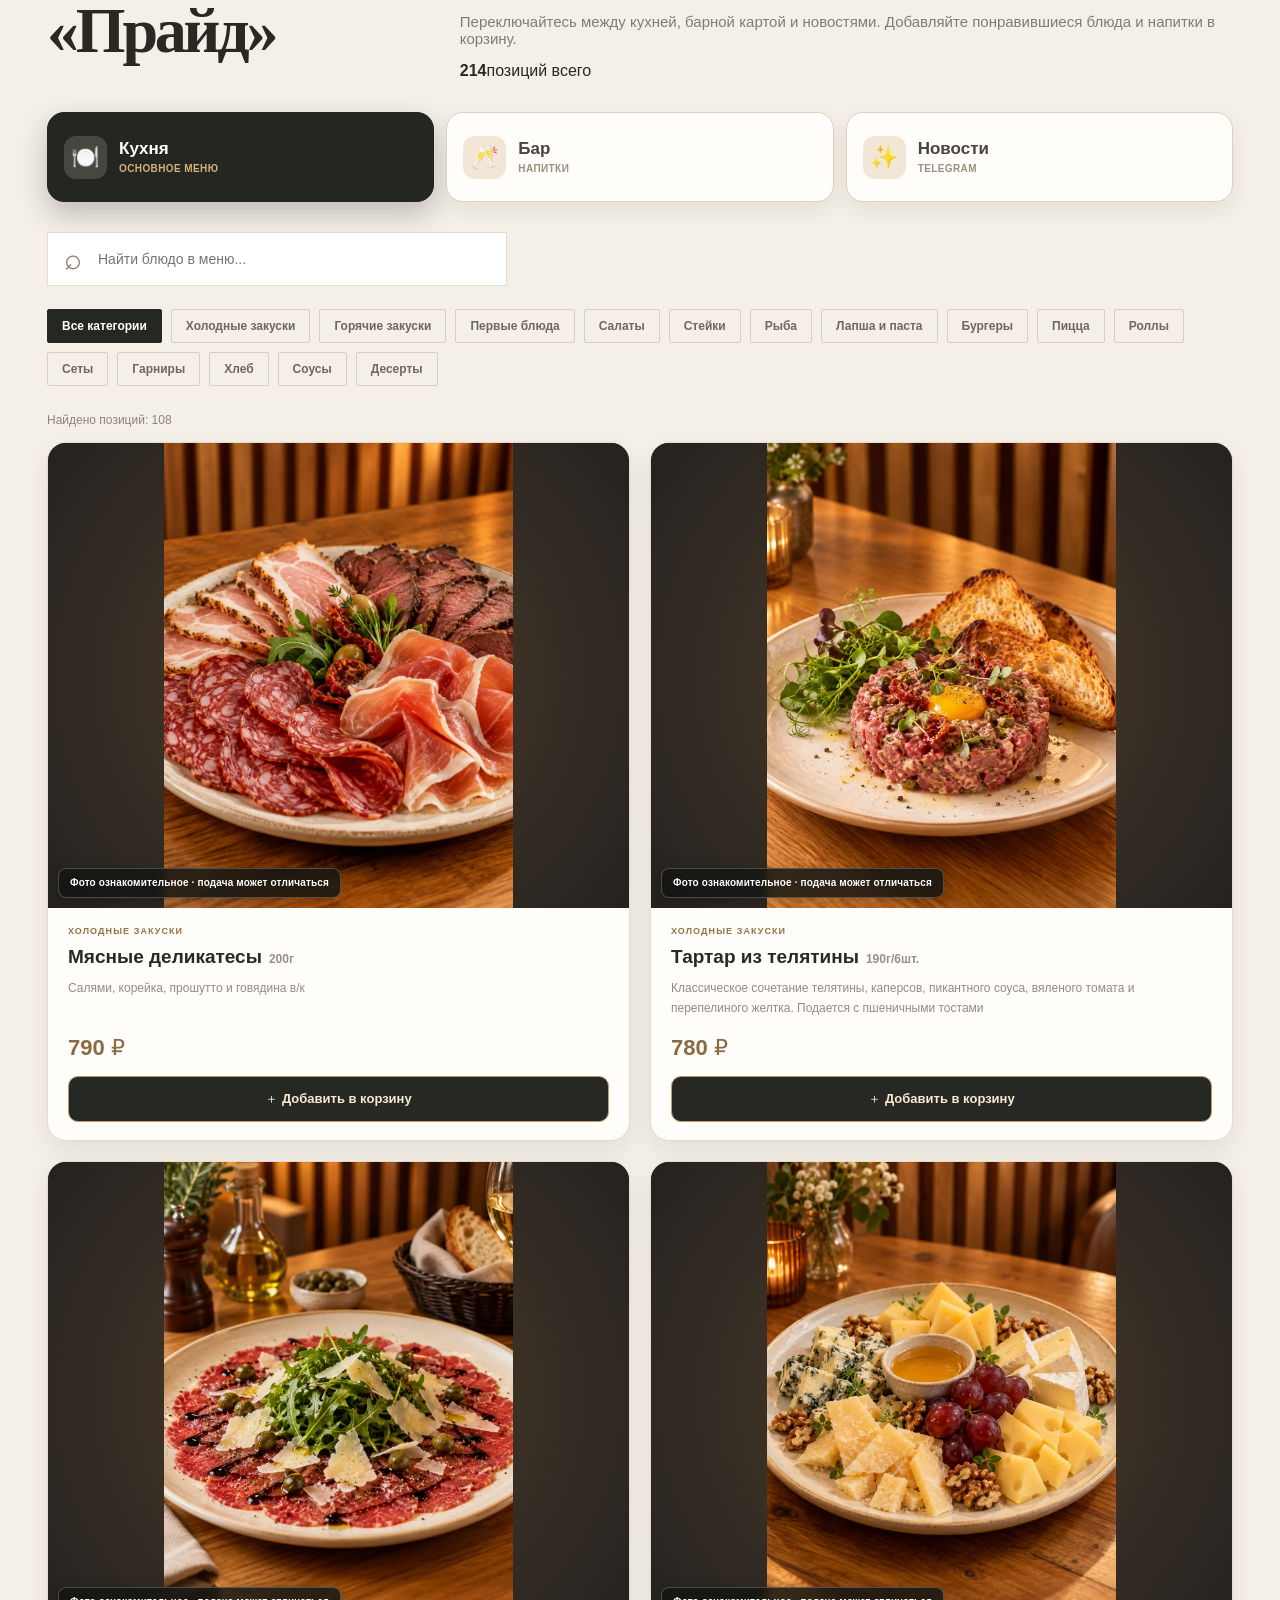
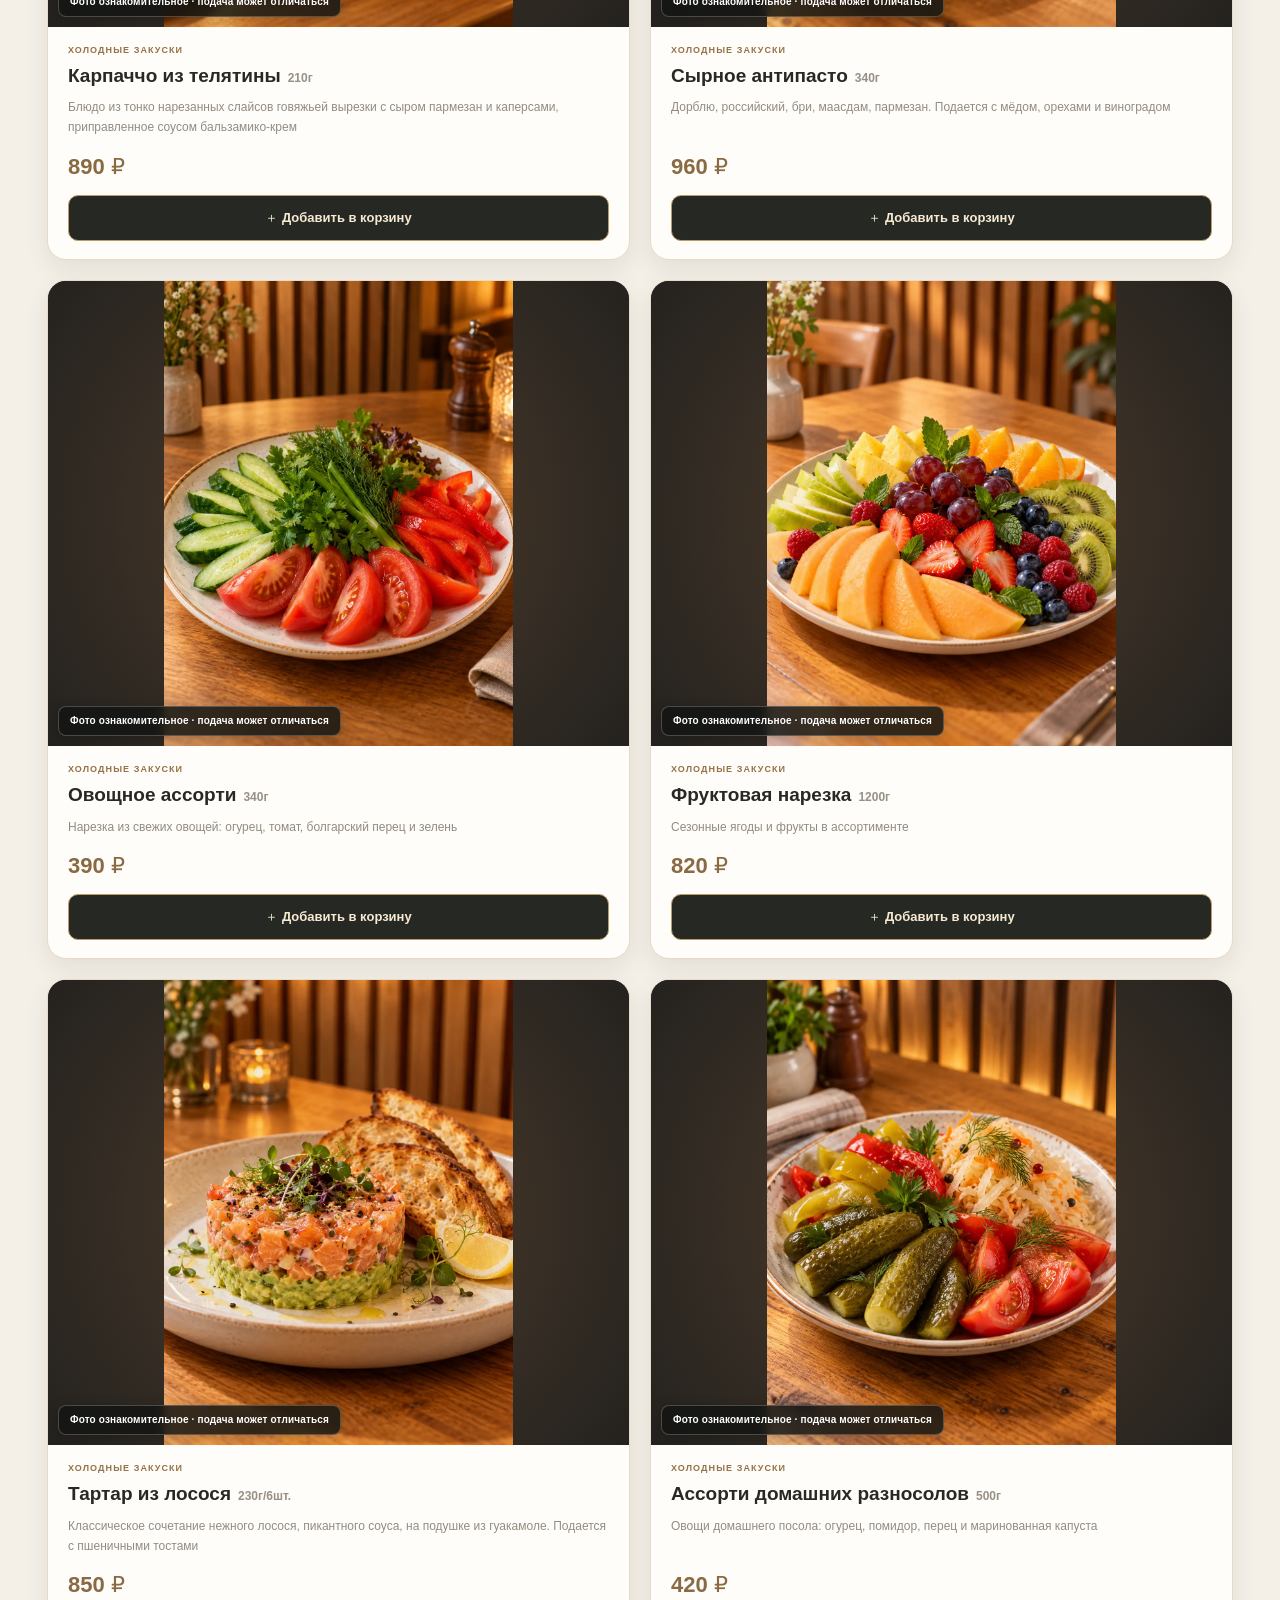
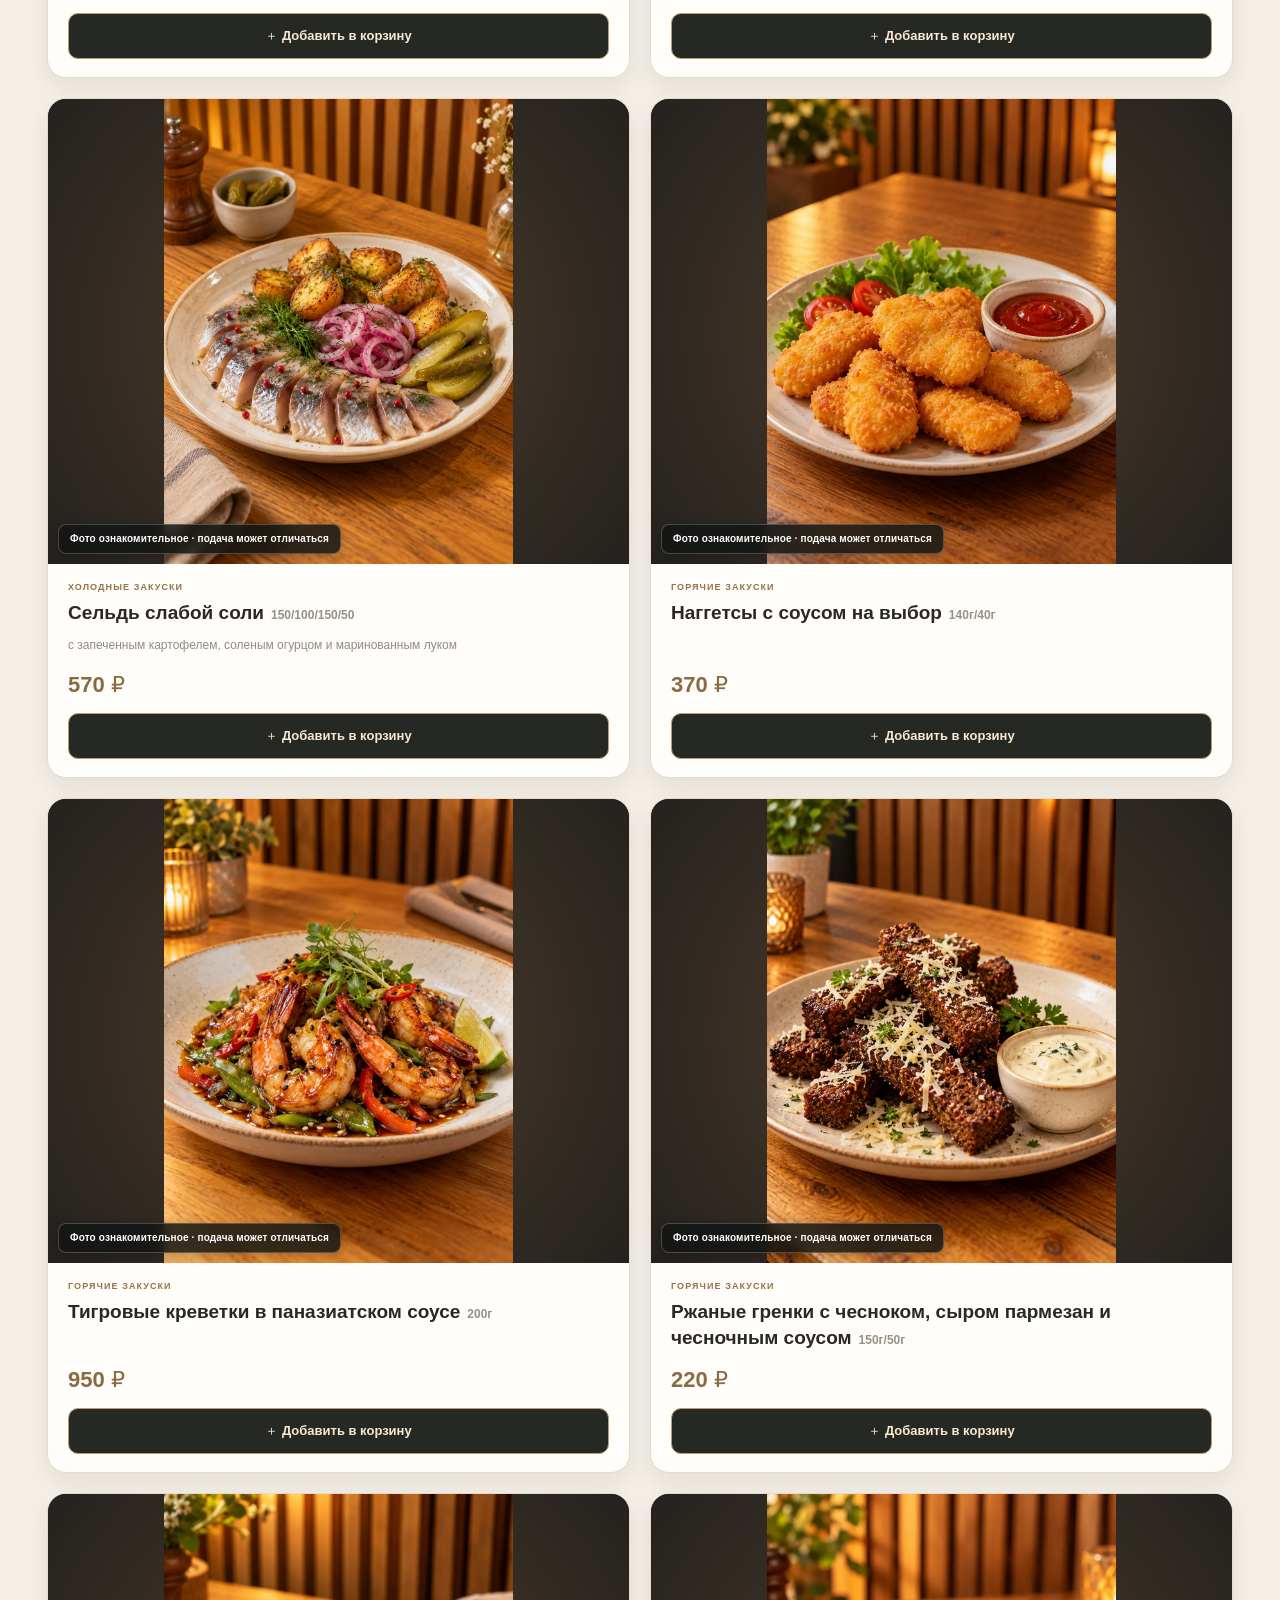
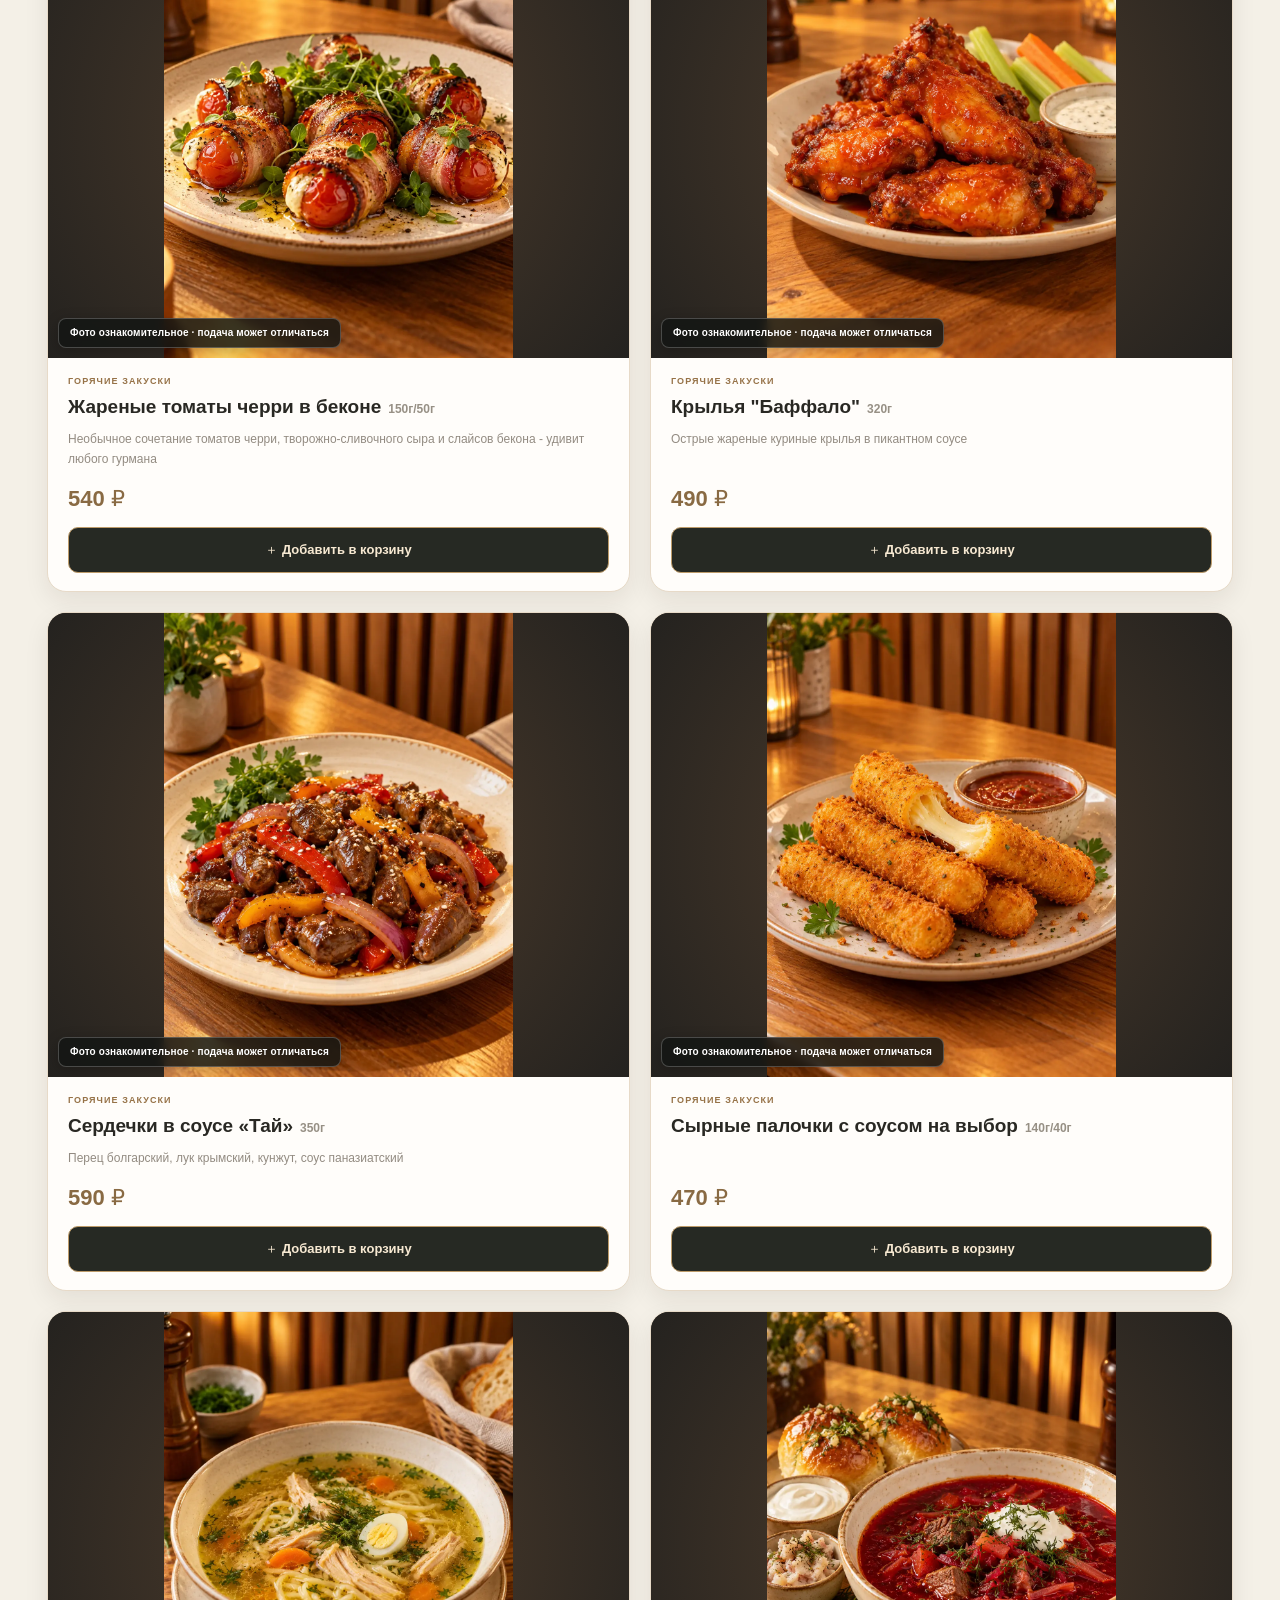
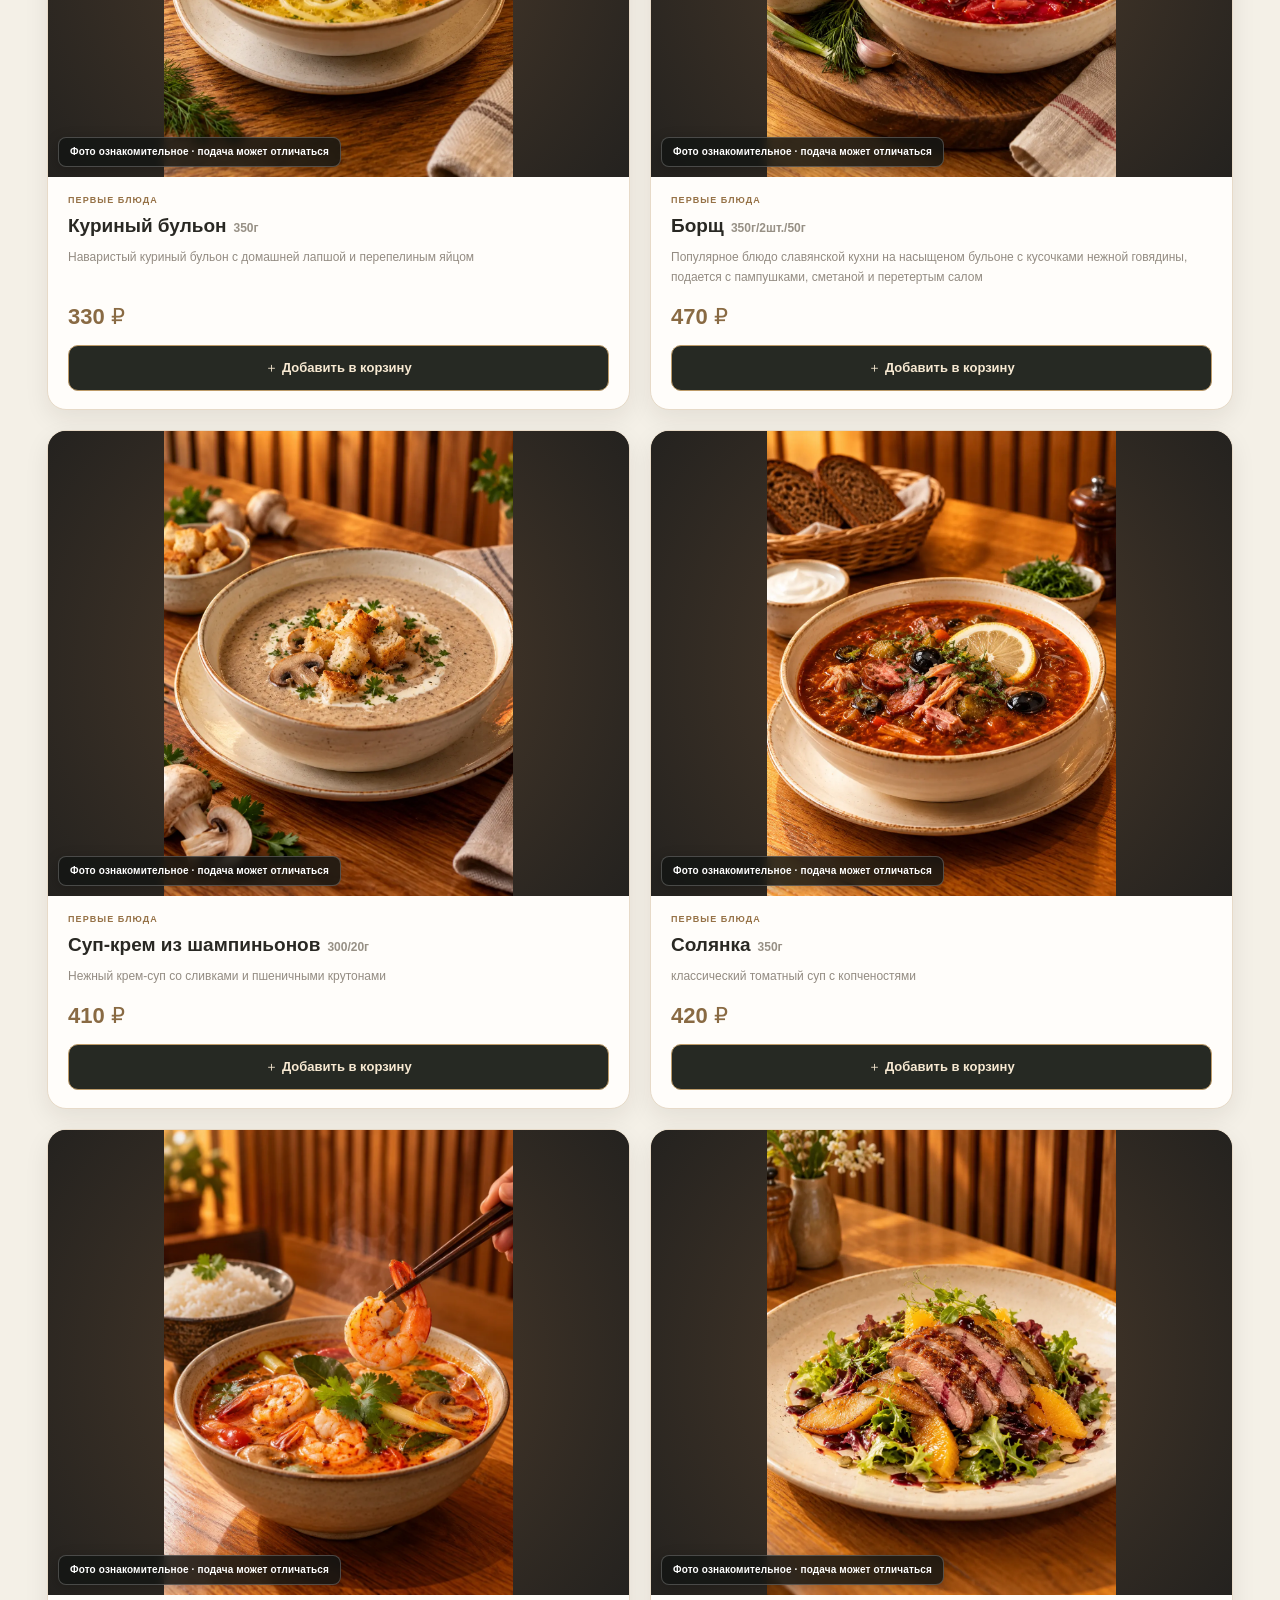
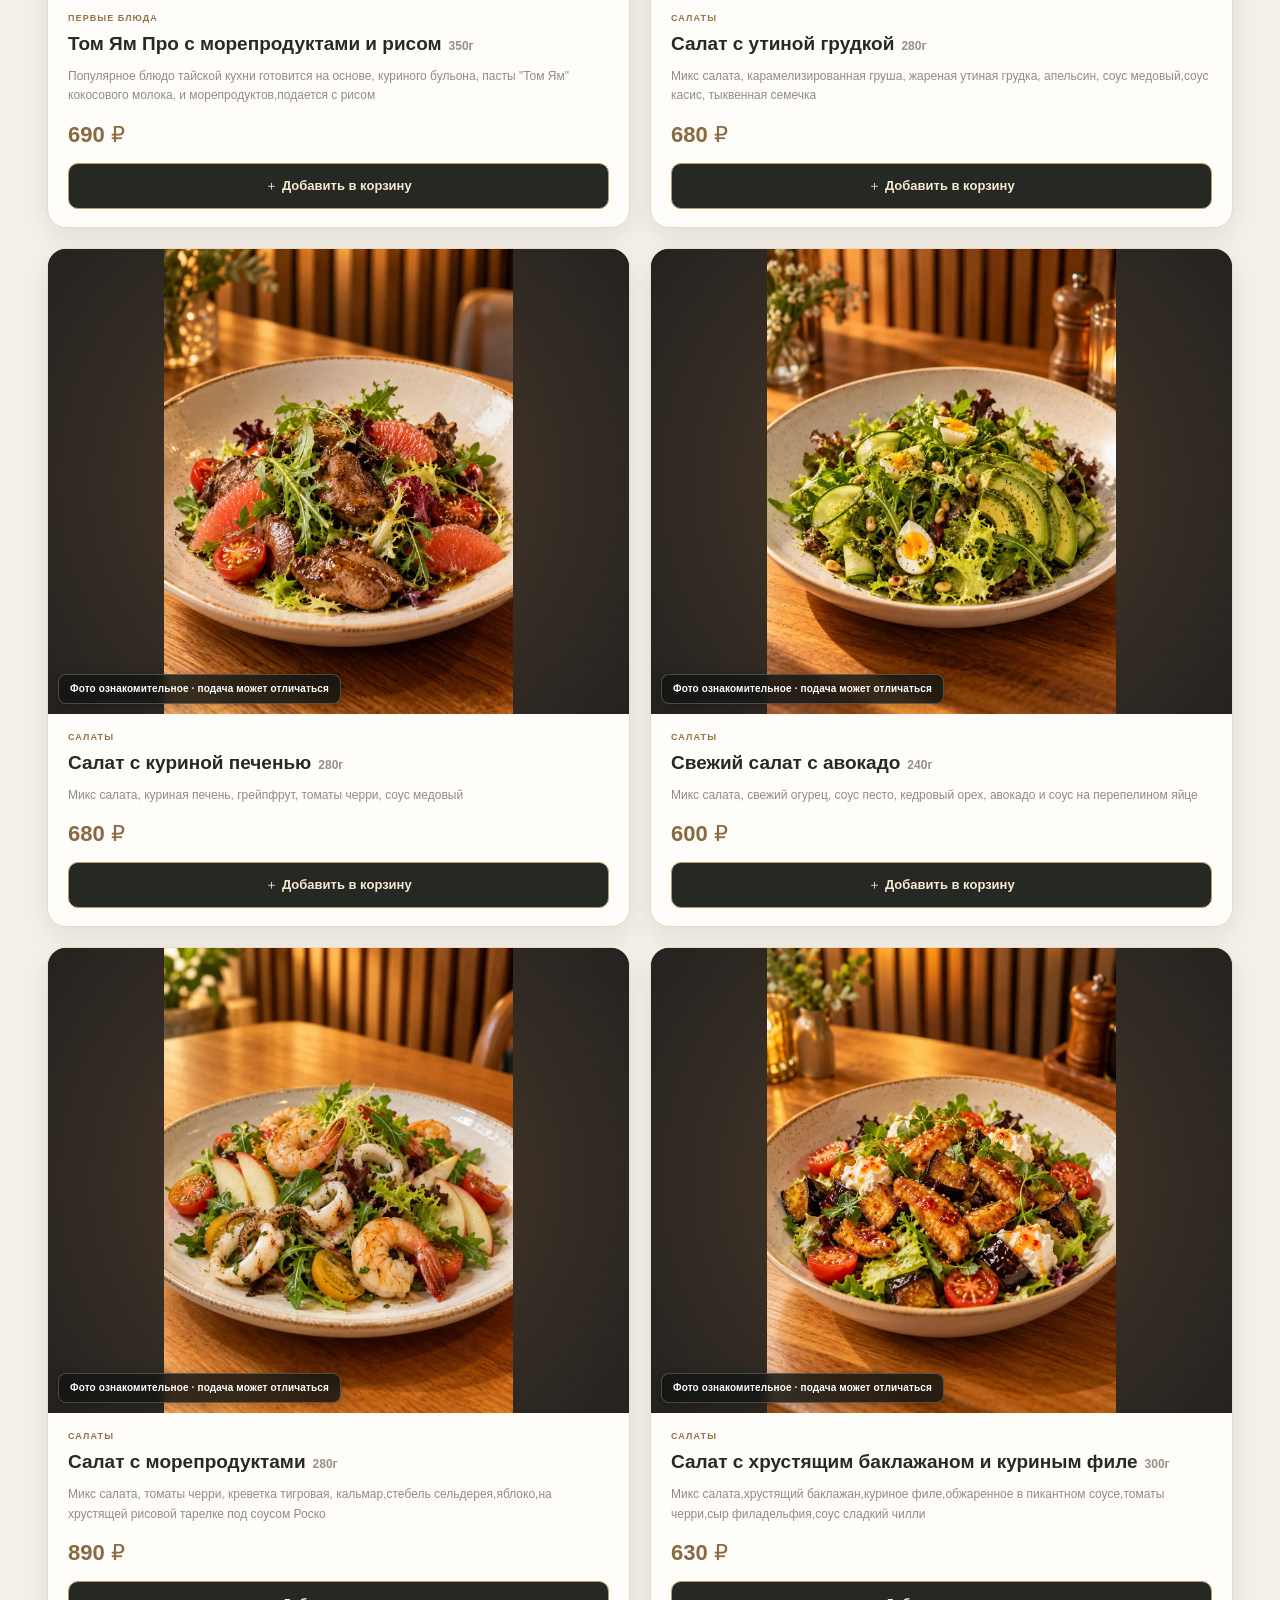
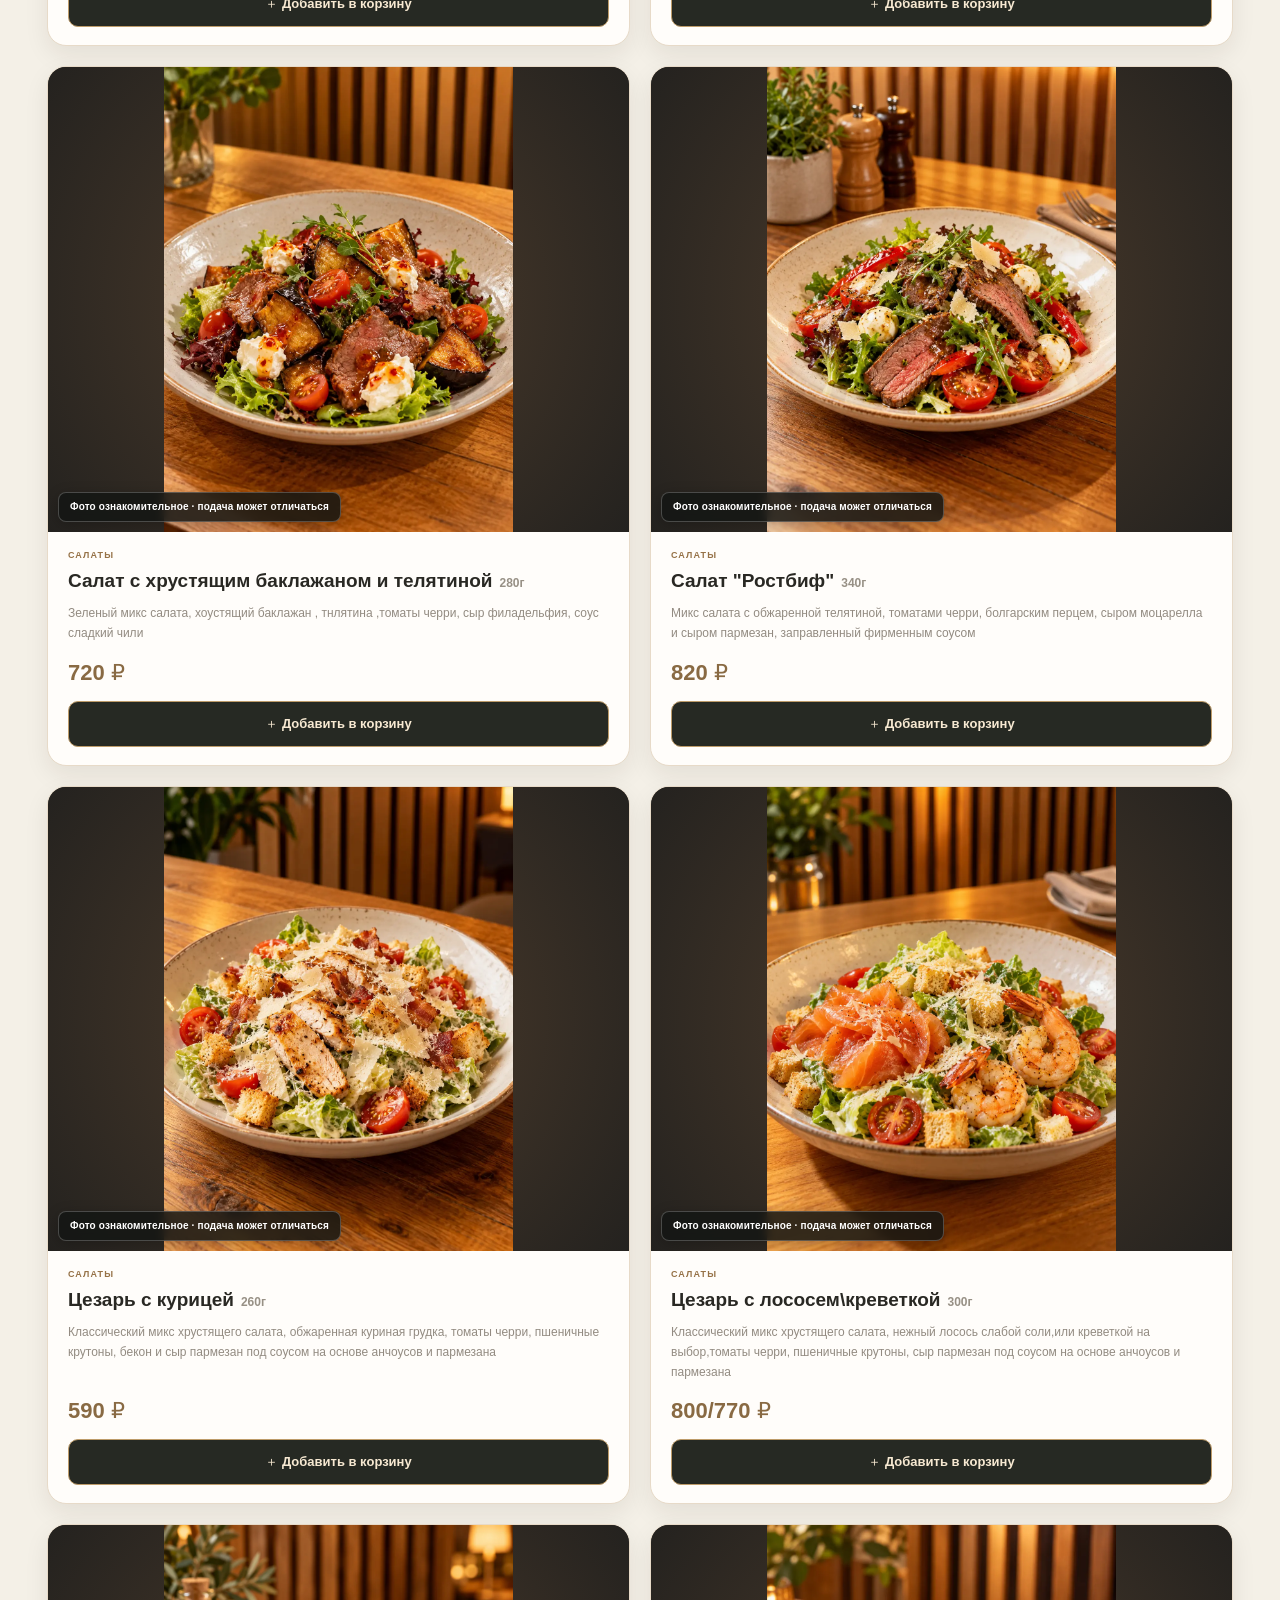
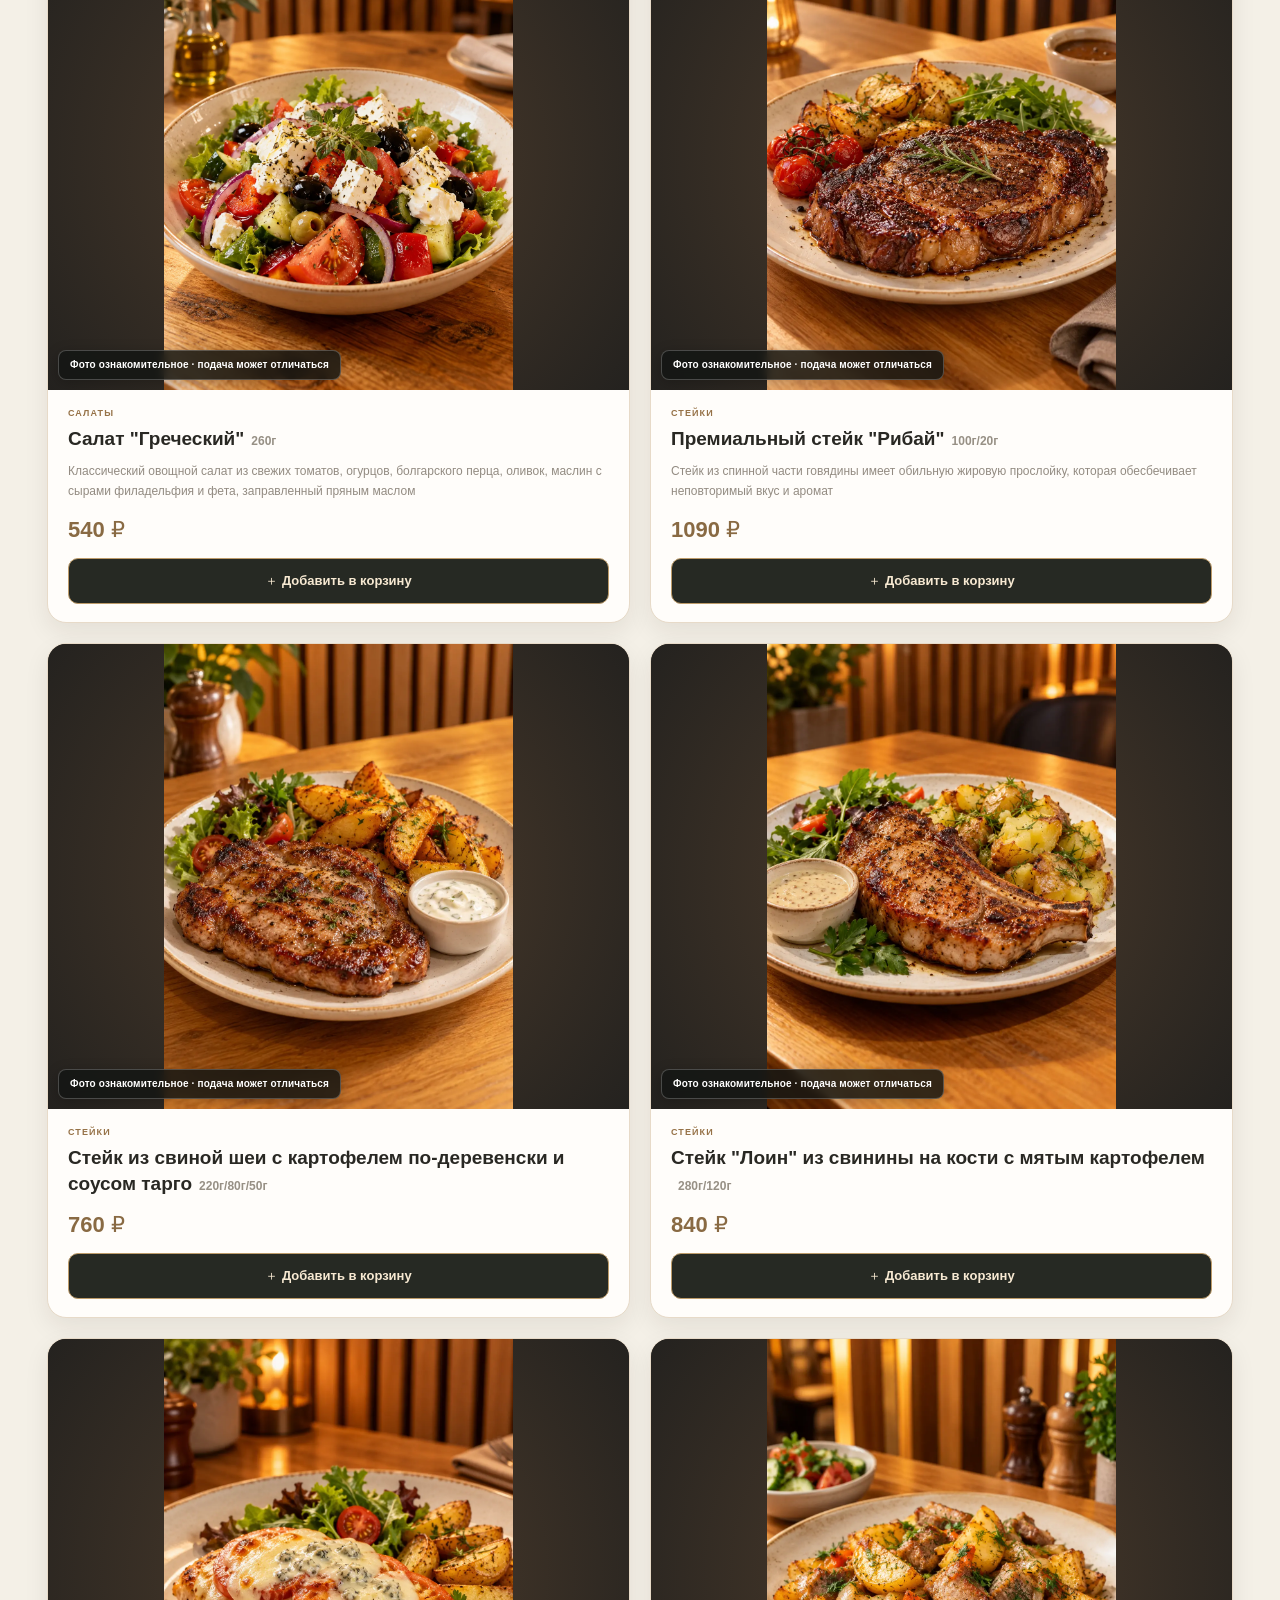
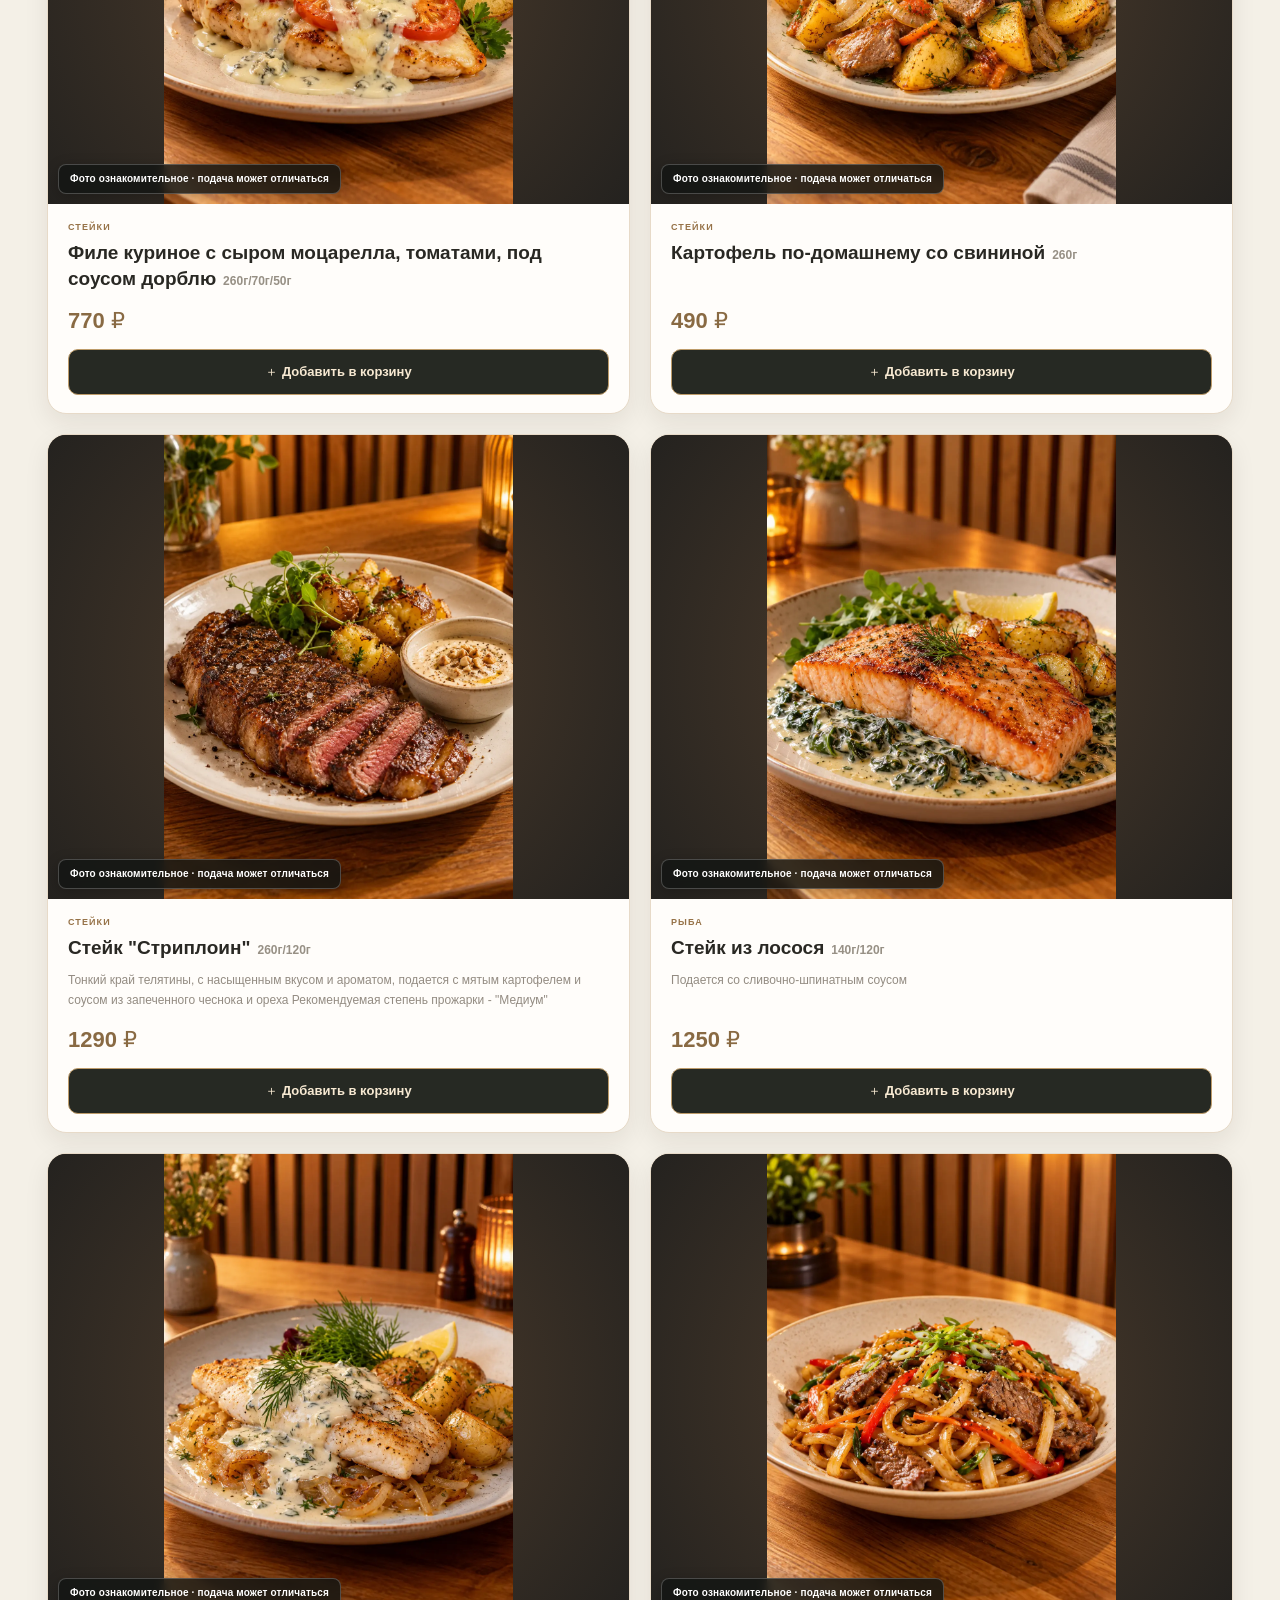
==== commit 625ba53d: "Reconcile Pride menu with photographed printed price lists; fix sets, rolls, duplicate drinks and re" ====
--- a/android/app/src/main/assets/site/index.html
+++ b/android/app/src/main/assets/site/index.html
@@ -9,6 +9,7 @@
   <link rel="stylesheet" href="./styles.css">
   <link rel="stylesheet" href="./cart.css">
   <link rel="stylesheet" href="./enhancements.css">
+  <link rel="stylesheet" href="./refinements.css">
   <title>Прайд — кафе в Волновахе | Меню, бар и новости</title>
 </head>
 <body>
@@ -44,7 +45,7 @@
   </section>
   <section class="menu-section" id="menu">
     <div class="container">
-      <div class="menu-heading"><div><span class="eyebrow">ПРИЛОЖЕНИЕ КАФЕ</span><h2>Меню «Прайд»</h2></div><div class="menu-heading-side"><p>Переключайтесь между кухней, барной картой и новостями. Добавляйте понравившиеся блюда и напитки в корзину.</p><div class="stats"><b id="total-count">0</b><span>позиций всего</span></div></div></div>
+      <div class="menu-heading"><div><span class="eyebrow">ПРИЛОЖЕНИЕ КАФЕ</span><h2>Меню «Прайд»</h2></div><div class="menu-heading-side"><p>Переключайтесь между кухней, барной картой и новостями. Добавляйте понравившиеся блюда и напитки в корзину.</p><div class="stats"><b id="total-count">214</b><span>позиций всего</span></div></div></div>
       <div class="menu-tabs" role="tablist" aria-label="Раздел приложения">
         <button id="tab-kitchen" role="tab" aria-selected="true" class="selected"><span class="tab-icon" aria-hidden="true">🍽️</span><span class="tab-copy"><b>Кухня</b><small>Основное меню</small></span></button>
         <button id="tab-bar" role="tab" aria-selected="false"><span class="tab-icon" aria-hidden="true">🥂</span><span class="tab-copy"><b>Бар</b><small>Напитки</small></span></button>
--- a/android/app/src/main/assets/site/refinements.css
+++ b/android/app/src/main/assets/site/refinements.css
@@ -0,0 +1,56 @@
+
+/* v1.7 — premium photo cards, tablet hero and news layout. */
+:root{--pride-panel:#fffdfa}
+.menu-tabs{margin-bottom:28px!important}
+.pride-news{padding-top:28px!important}
+.news-heading{margin-top:12px!important}
+.menu-heading .menu-count{min-width:125px}
+.menu-heading .menu-count b{display:inline-block;vertical-align:baseline;margin-right:4px}
+.dishes{gap:20px}
+.dish{background:var(--pride-panel);border:1px solid #e7dac8;border-radius:19px!important;box-shadow:0 9px 24px rgba(37,25,12,.08);min-height:0;overflow:hidden;transition:box-shadow .2s,transform .2s}
+.dish:hover{box-shadow:0 16px 32px rgba(37,25,12,.13);transform:translateY(-2px)}
+.dish-photo{width:100%;aspect-ratio:5/4;overflow:hidden;background:radial-gradient(circle at center,#665446,#25231e)!important}
+.dish-photo>.photo-shell{height:100%;width:100%;display:grid;place-items:center;background:radial-gradient(circle at center,#4f3d2c 0%,#24221f 100%)!important}
+.dish-photo>.photo-shell>img.dish-image{display:block;min-height:0;width:100%;height:100%;object-fit:contain!important;object-position:center;transition:transform .3s}
+.dish:hover .dish-photo .dish-image{transform:scale(1.02)}
+.dish>div:not(.dish-photo){padding:18px 20px 8px!important;flex:1;min-height:0!important}
+.dish .category{color:#967247!important;margin-bottom:8px}
+.dish h3{font-size:19px;line-height:1.35;overflow-wrap:anywhere}
+.dish .weight{font-size:12px;white-space:normal;display:inline-block}
+.dish .description{font-size:12px;line-height:1.65;max-height:none;opacity:.92}
+.dish .price{padding:8px 20px 15px!important;color:#896a43;font-size:22px!important}
+.dish .cart-add{margin:0 20px 18px!important;min-height:46px;border-radius:10px}
+.dish-photo .photo-disclaimer{left:10px!important;right:auto!important;bottom:10px!important;max-width:calc(100% - 20px)!important;font-size:10px!important}
+.feature img{object-position:center}
+.feature strong{max-width:95%}
+@media(min-width:721px) and (max-width:1400px){
+  .hero-grid{min-height:0!important;grid-template-columns:minmax(0,1fr) minmax(0,1fr)!important;gap:25px;align-items:center}
+  .hero-copy{padding:45px 0!important;min-width:0}
+  .hero h1{font-size:clamp(43px,5.4vw,73px)!important;line-height:1.12}
+  .hero-copy>p{max-width:490px;font-size:clamp(13px,1.7vw,18px)}
+  .hero-art{min-height:0!important;align-self:center;max-width:100%;overflow:visible}
+  .hero-art>img{width:100%!important;margin:0!important;max-height:500px;object-fit:contain}
+  .hero-stamp{width:95px!important;height:95px!important;bottom:0!important;right:0!important}
+  .hero-bottom{margin-top:36px!important}
+}
+@media(min-width:721px) and (max-width:980px) and (orientation:portrait){
+  .hero-grid{grid-template-columns:1fr!important;gap:4px}
+  .hero-copy{padding:36px 0 4px!important}
+  .hero-art{margin:0 auto;max-width:640px}
+  .hero-art>img{max-height:360px}
+  .hero-stamp{right:0;bottom:12px}
+}
+@media(max-width:720px){
+  .menu-tabs{margin-bottom:20px!important}
+  .pride-news{padding-top:20px!important}
+  .dish-photo{aspect-ratio:4/3}
+  .dish h3{font-size:17px}
+  .dishes{gap:17px}
+  .dish .price{font-size:20px!important}
+}
+@media(max-width:460px){
+  .dish-photo{aspect-ratio:1.30}
+  .dish .cart-add{margin:0 15px 15px!important}
+  .dish>div:not(.dish-photo){padding:16px 15px 8px!important}
+  .dish .price{padding:8px 15px 14px!important}
+}
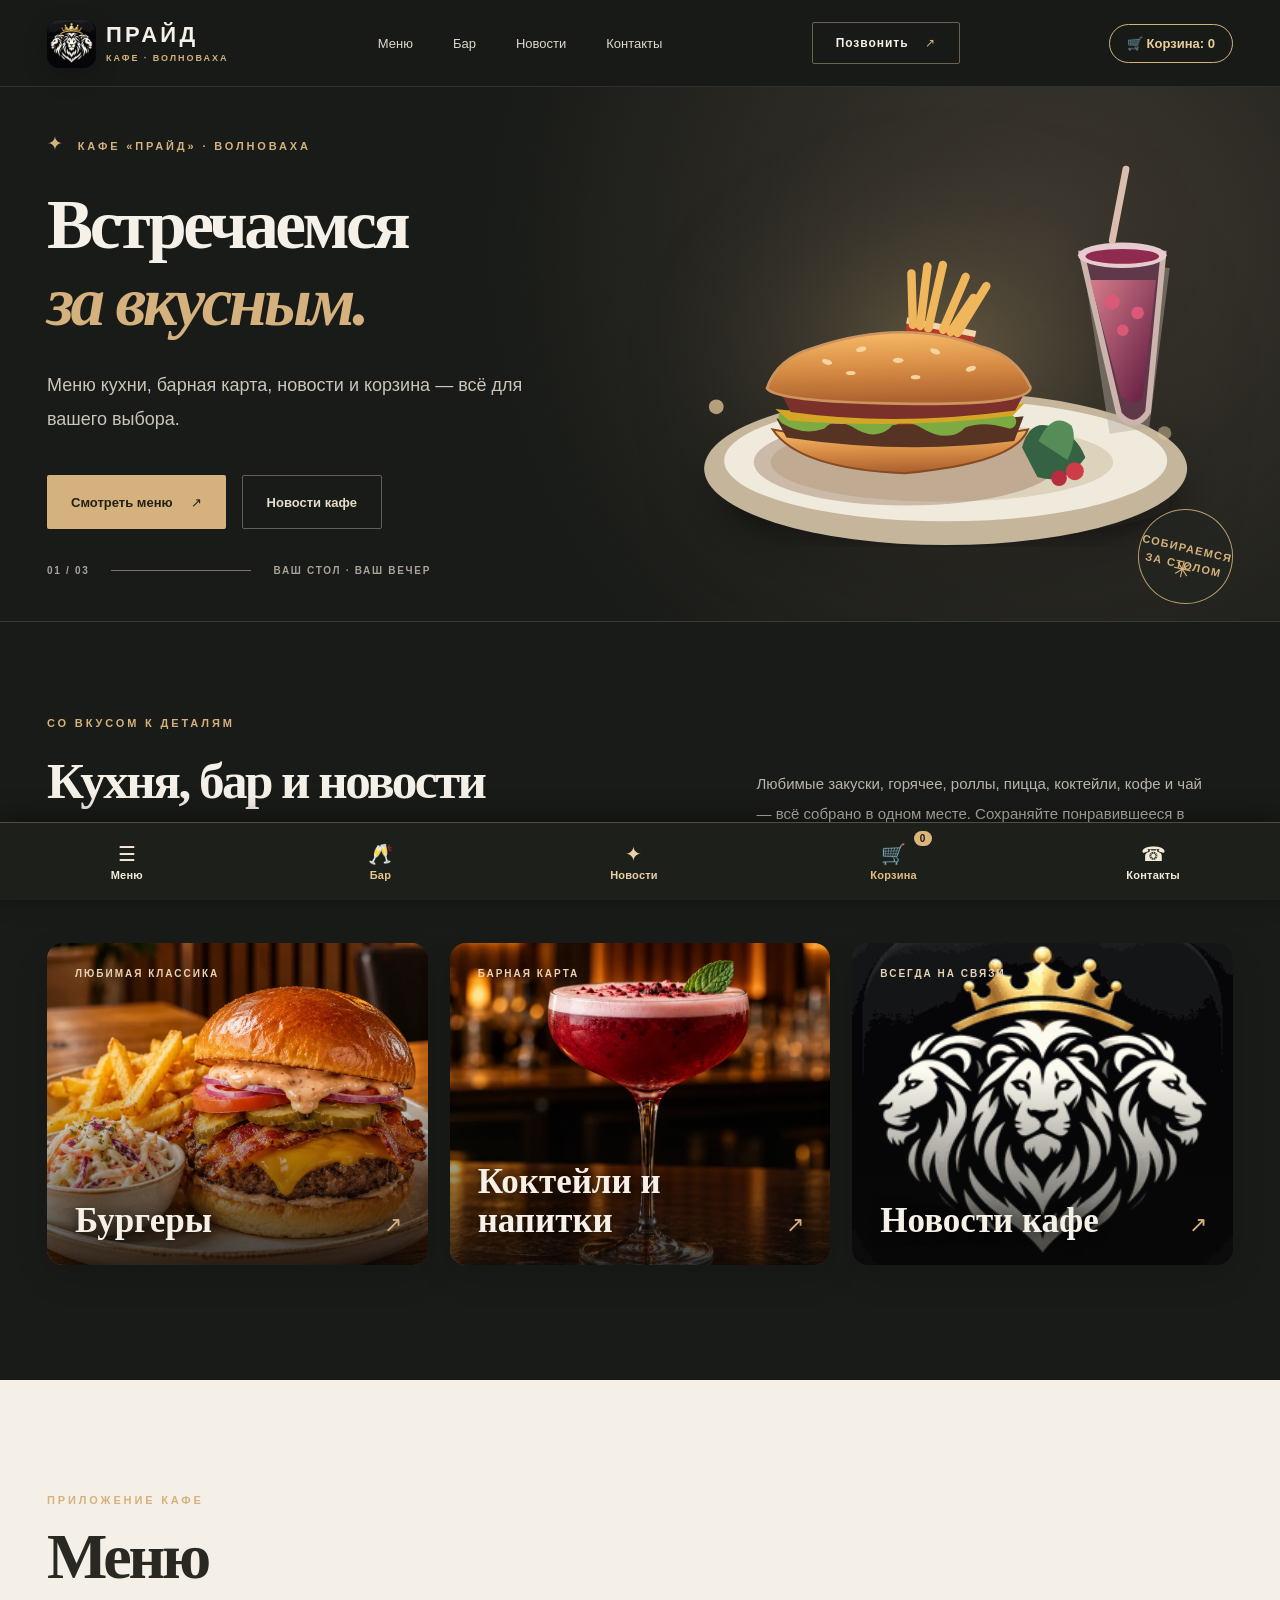
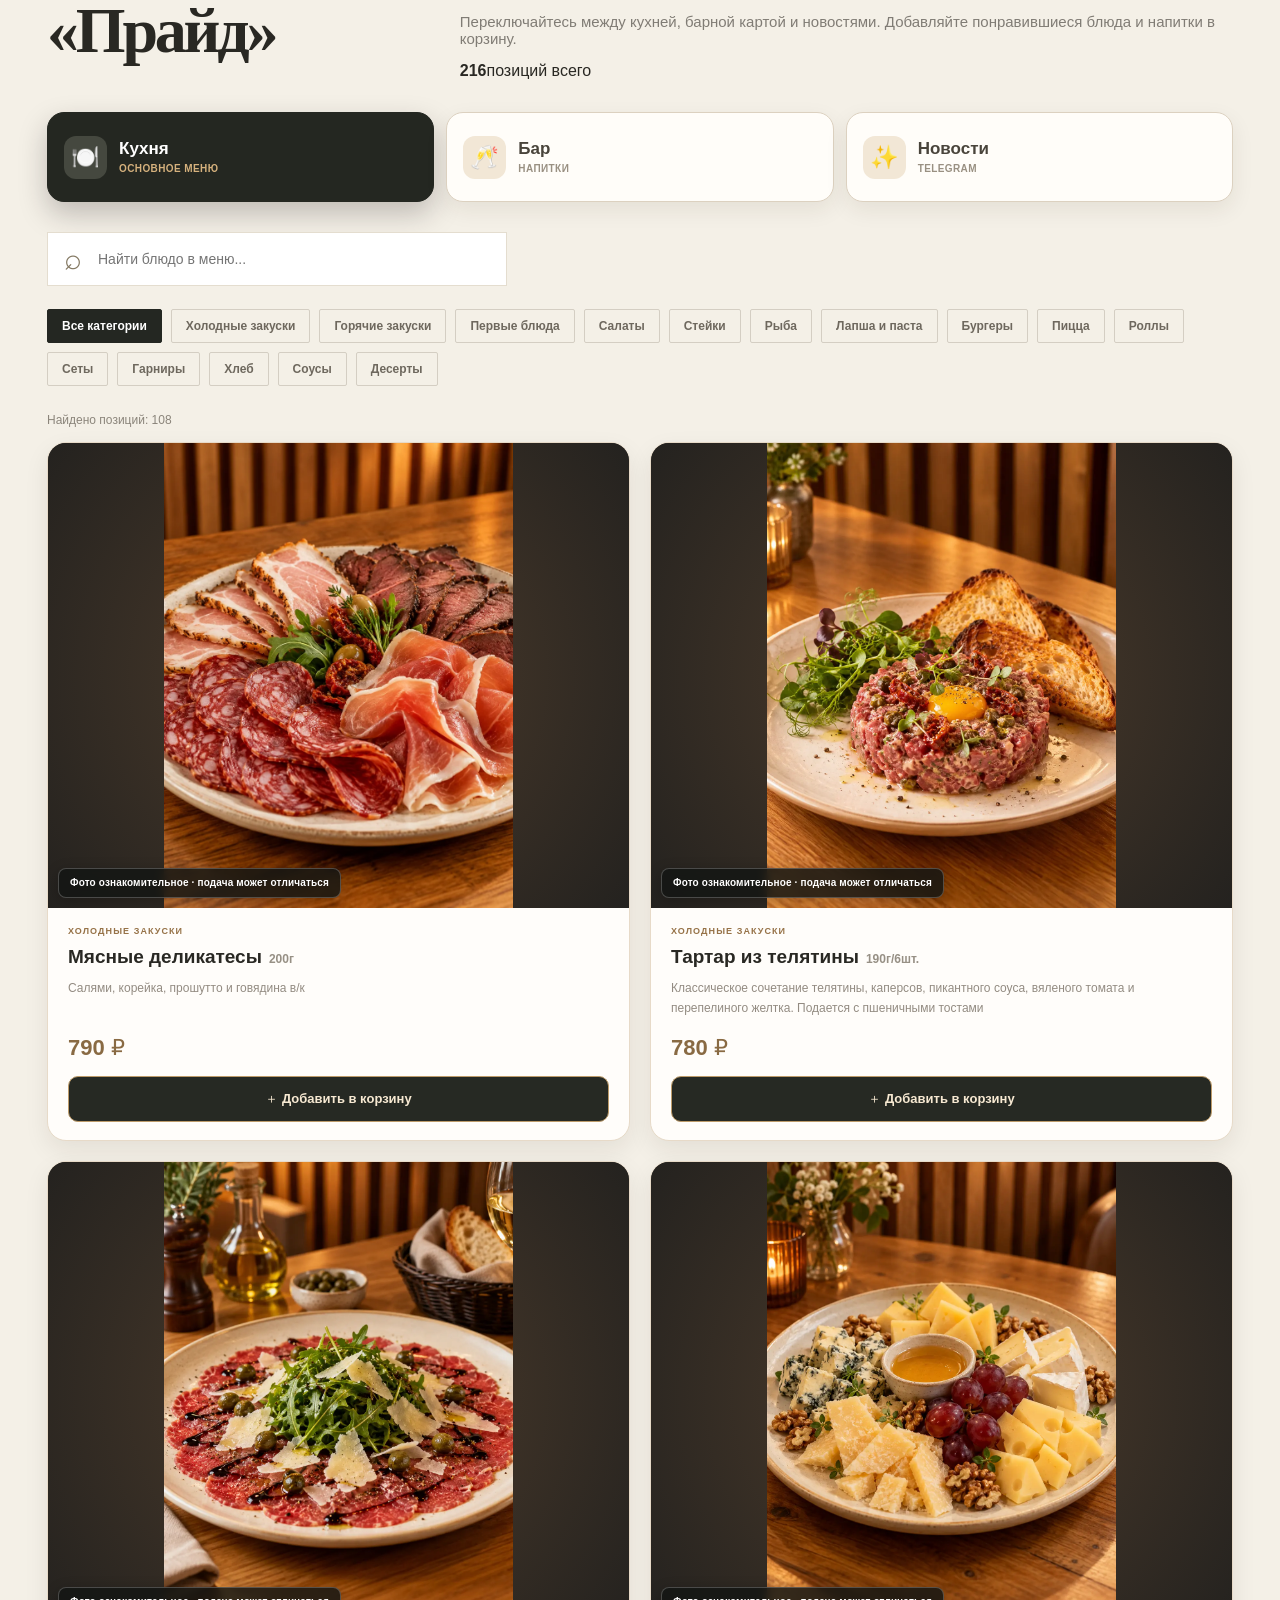
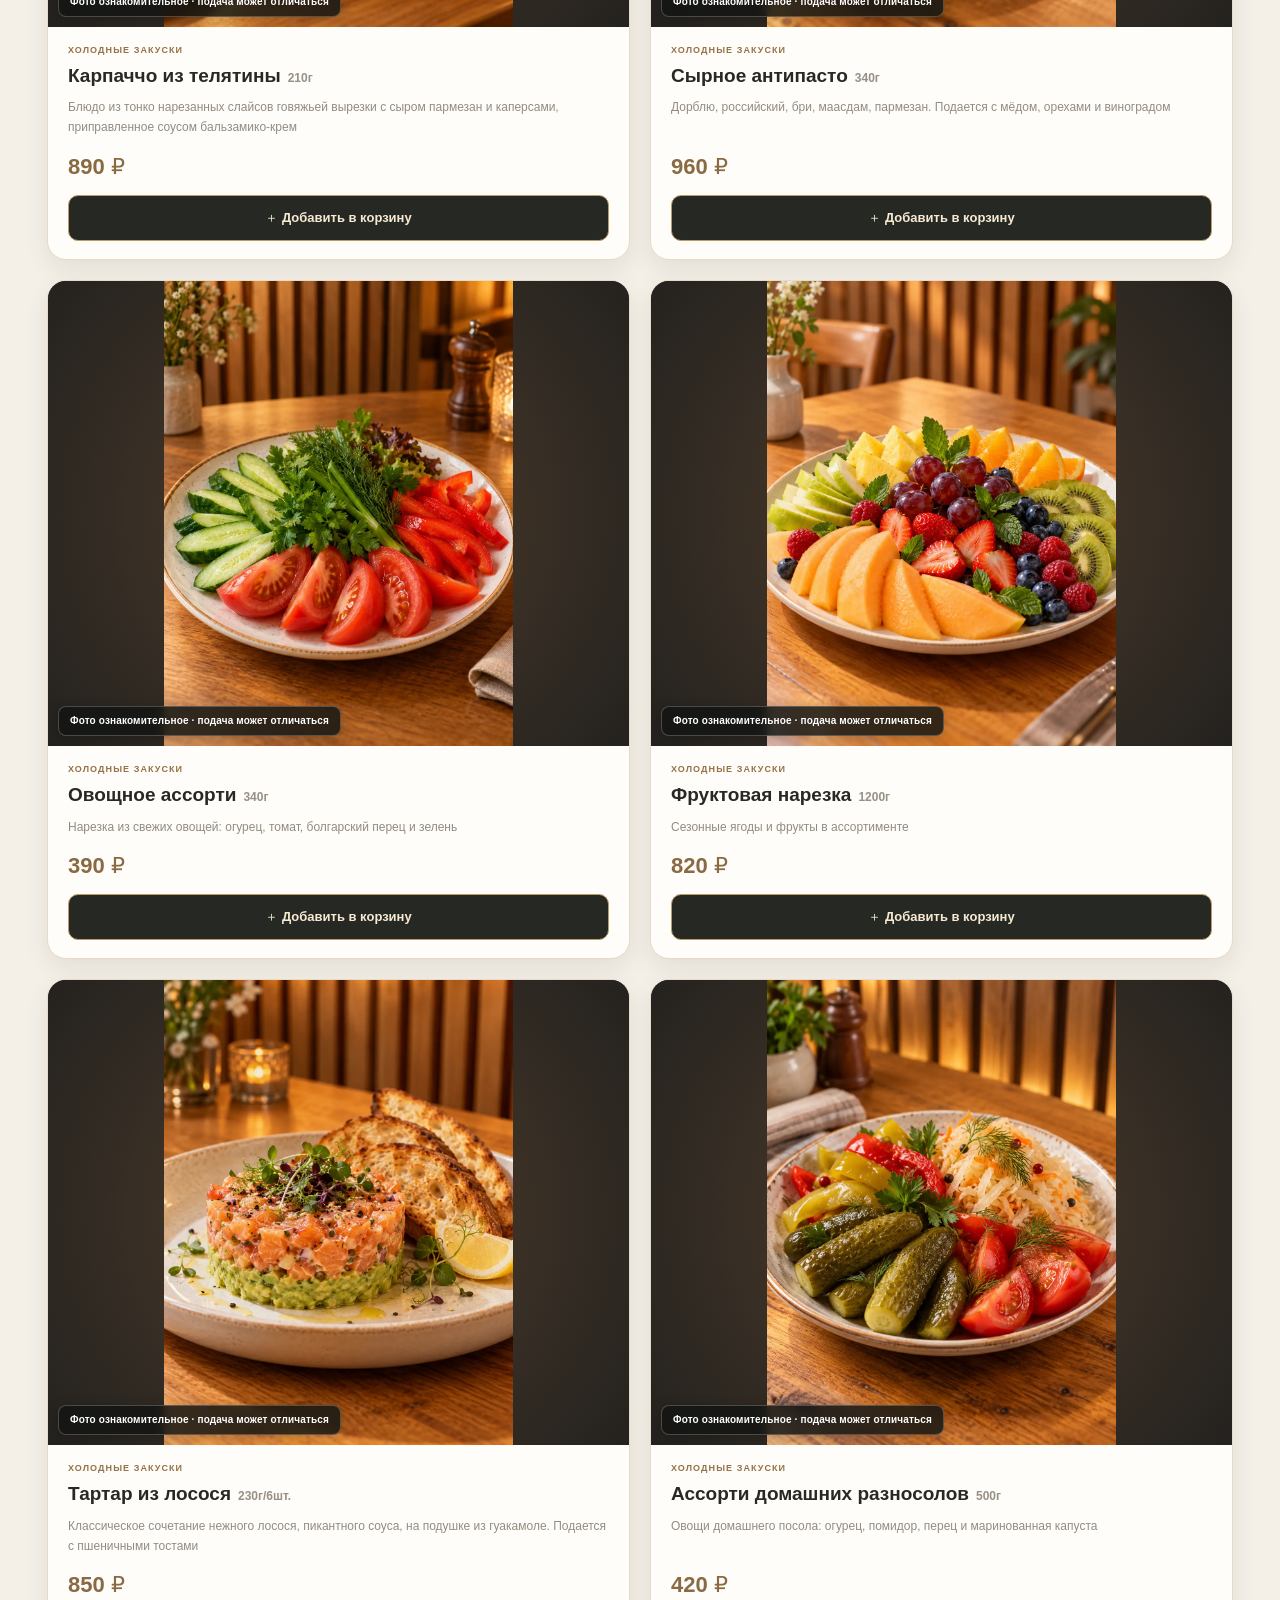
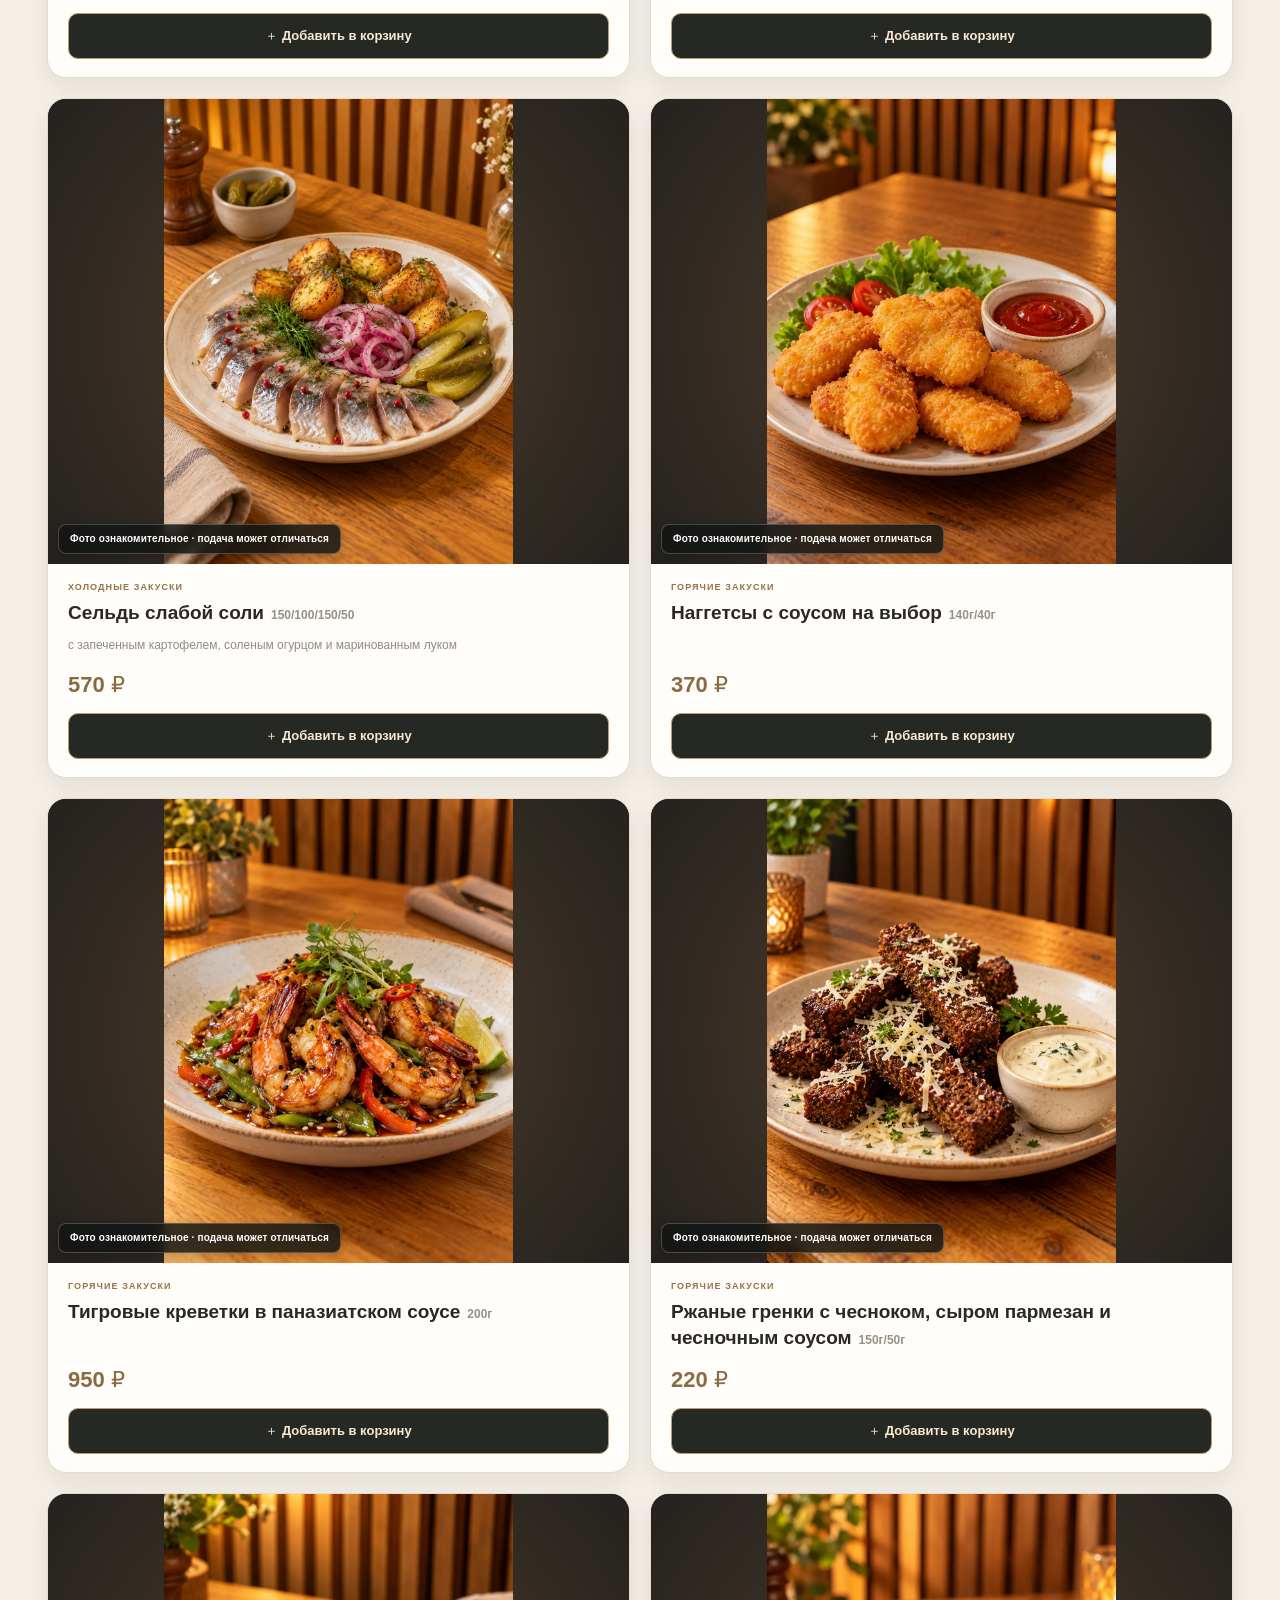
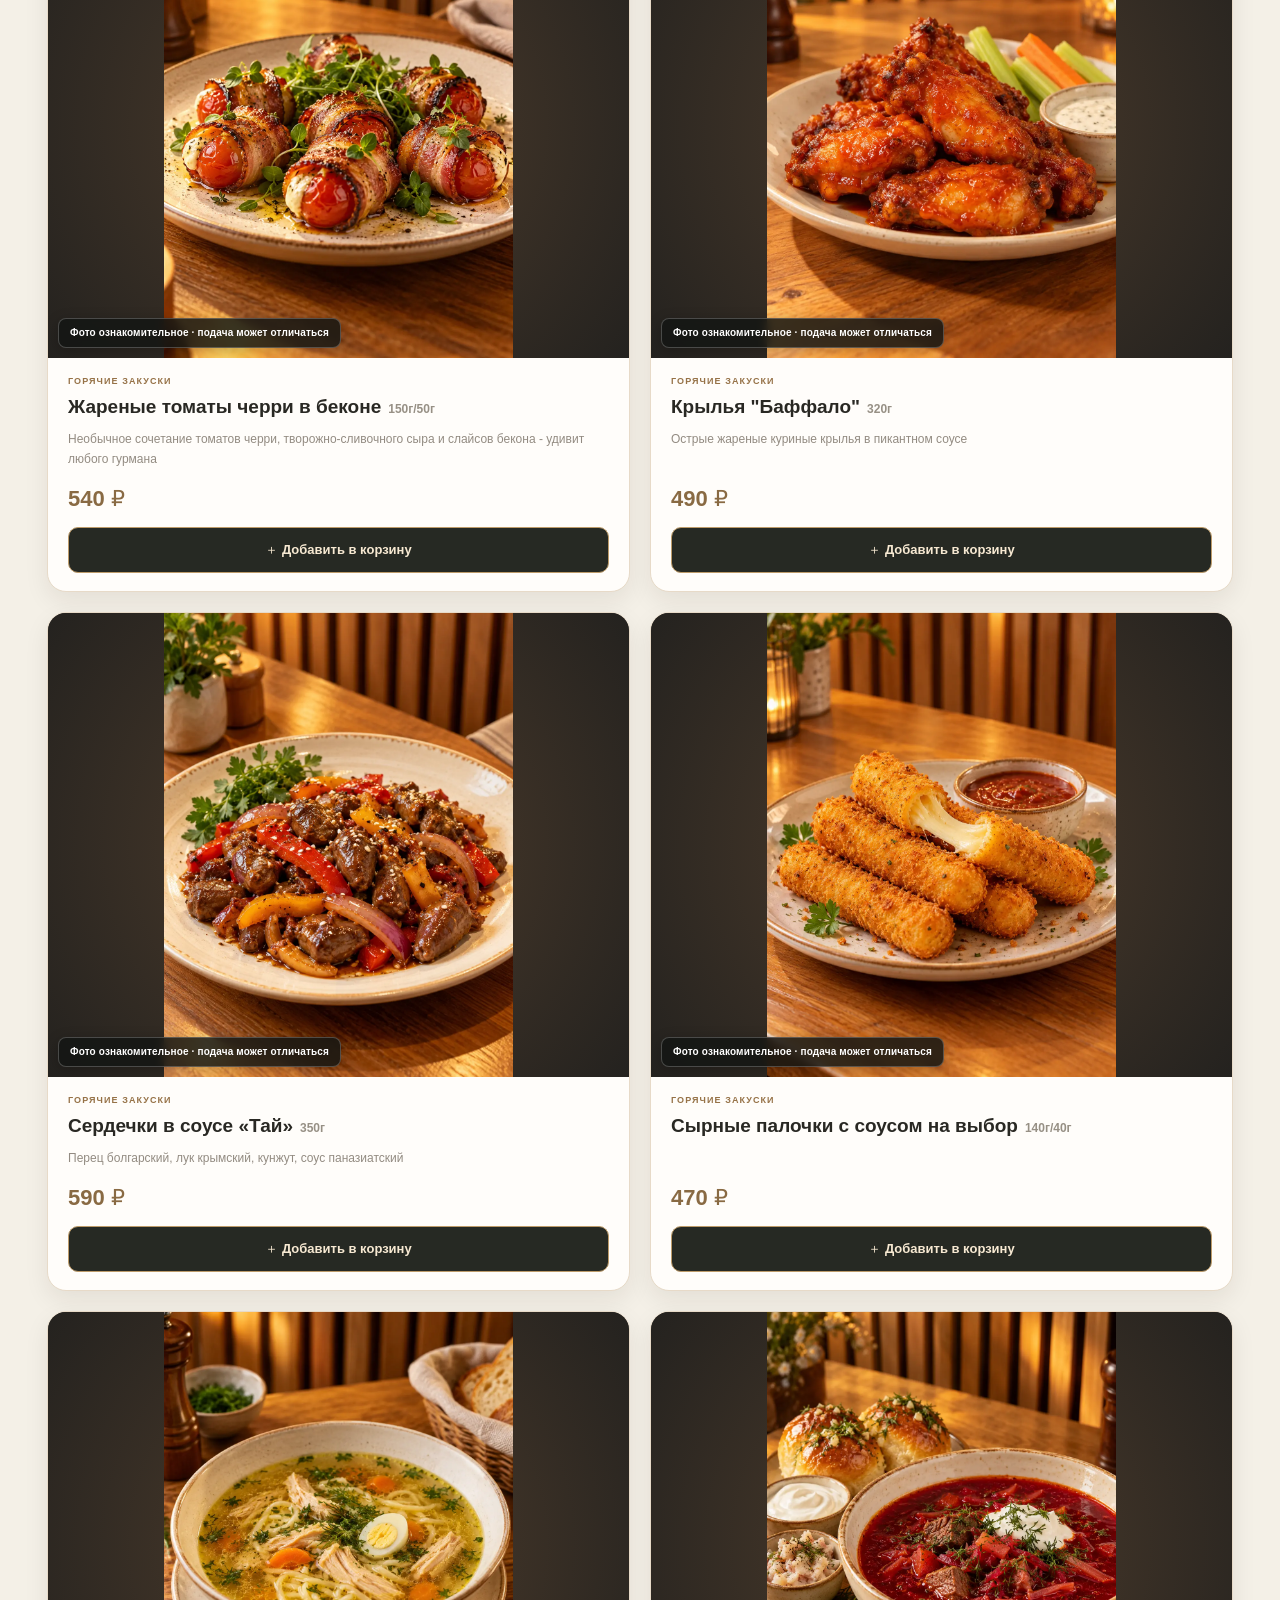
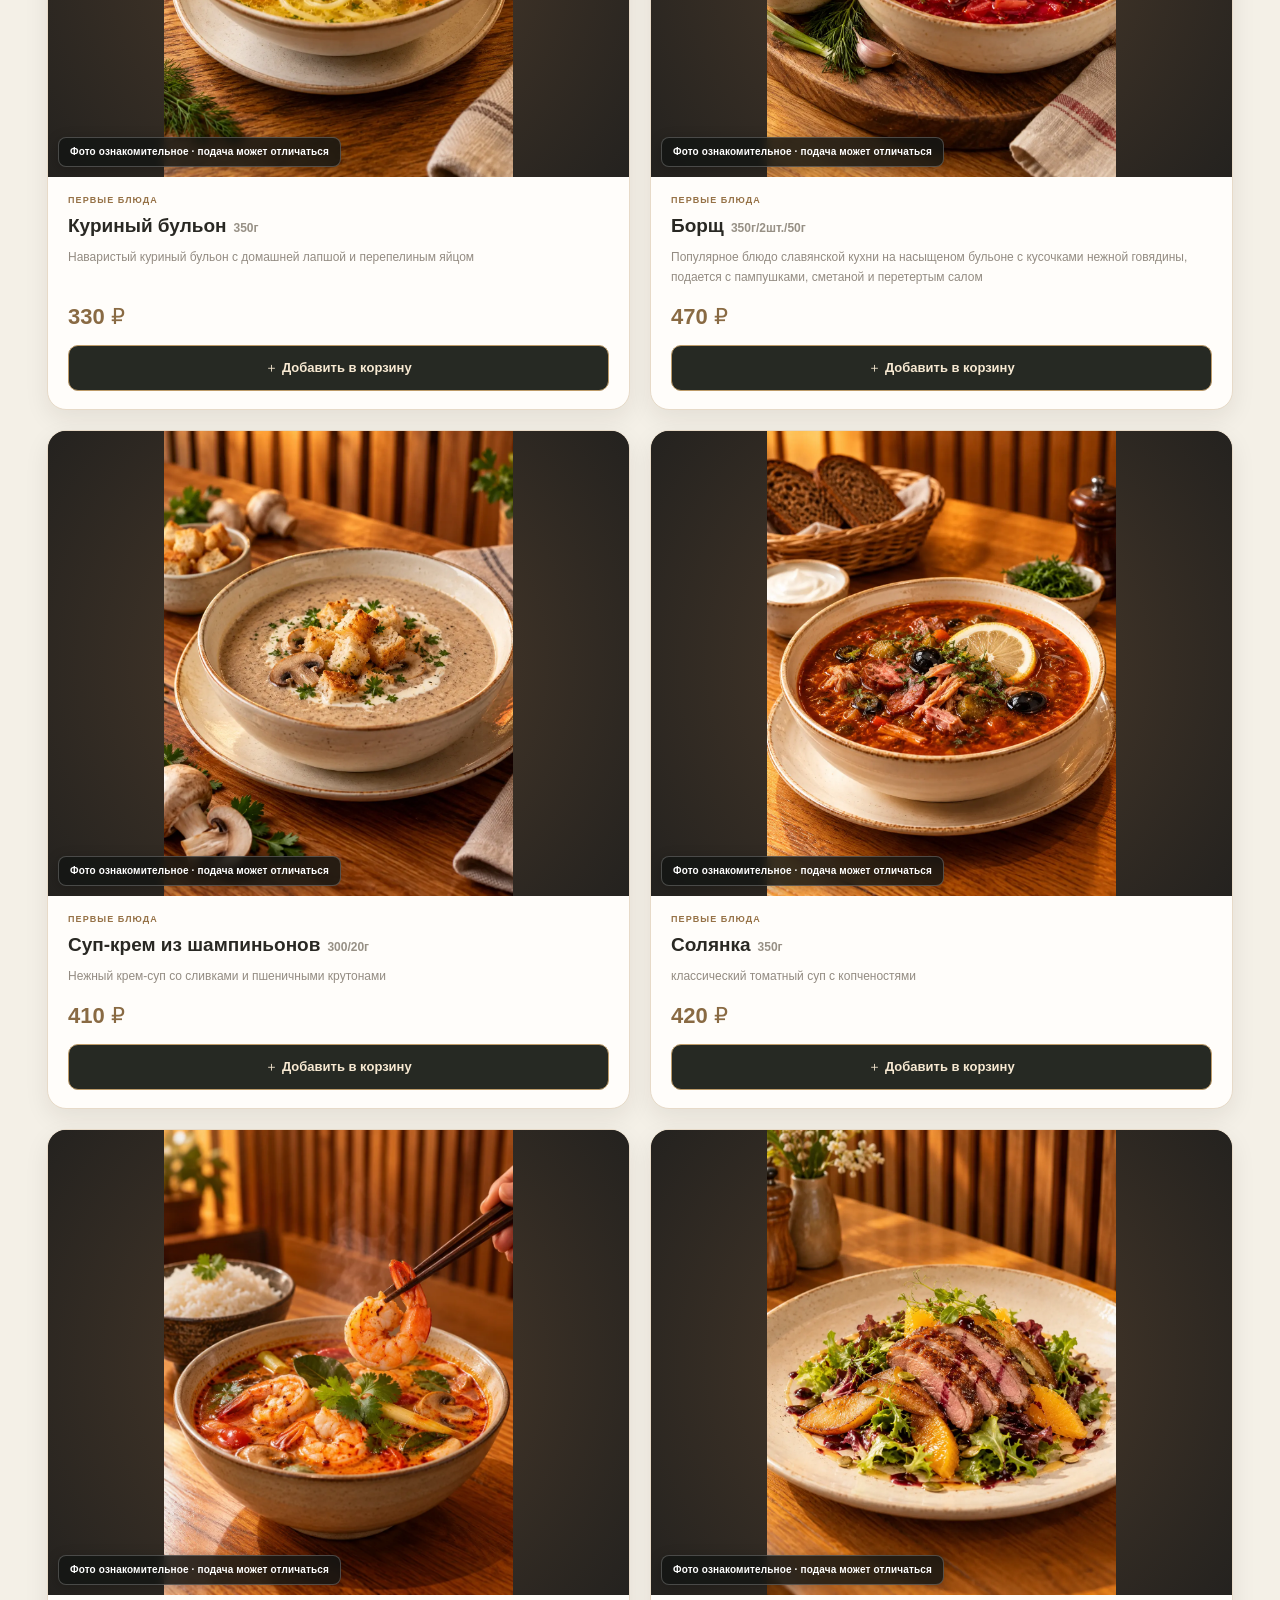
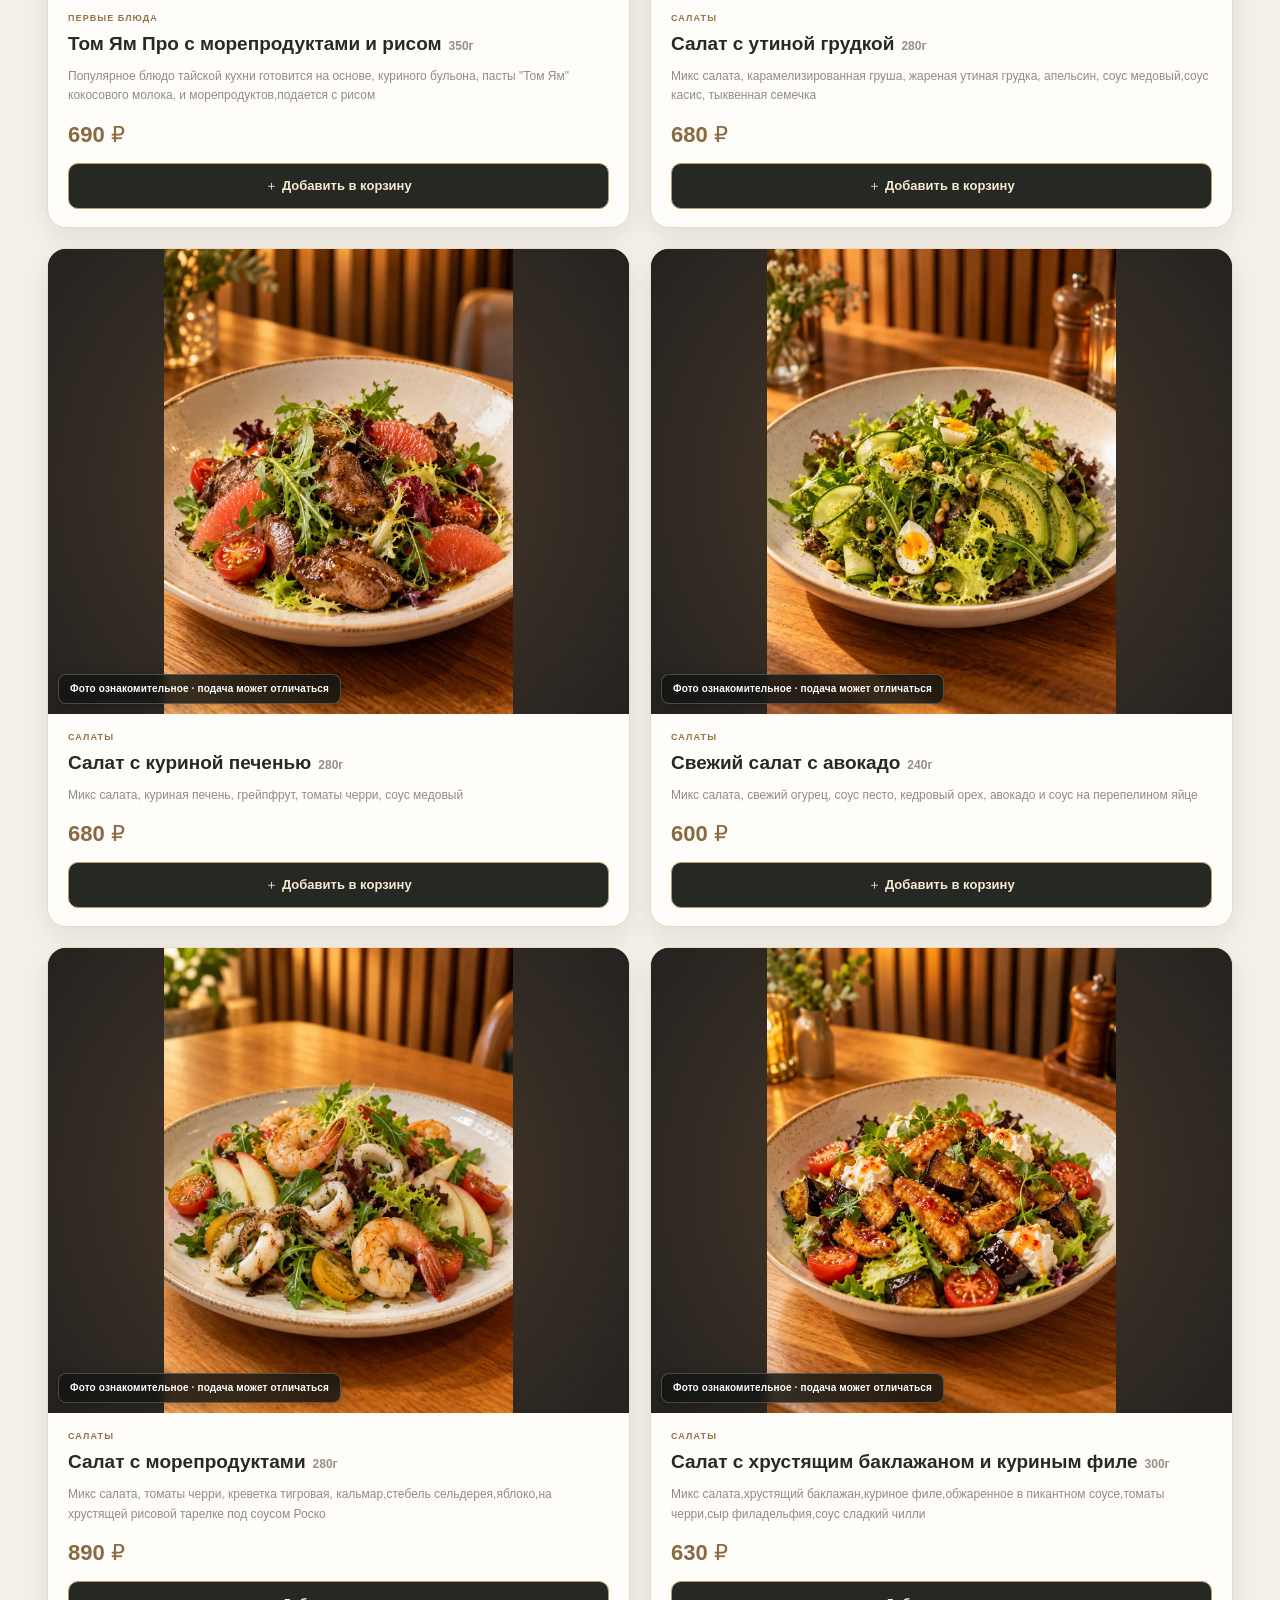
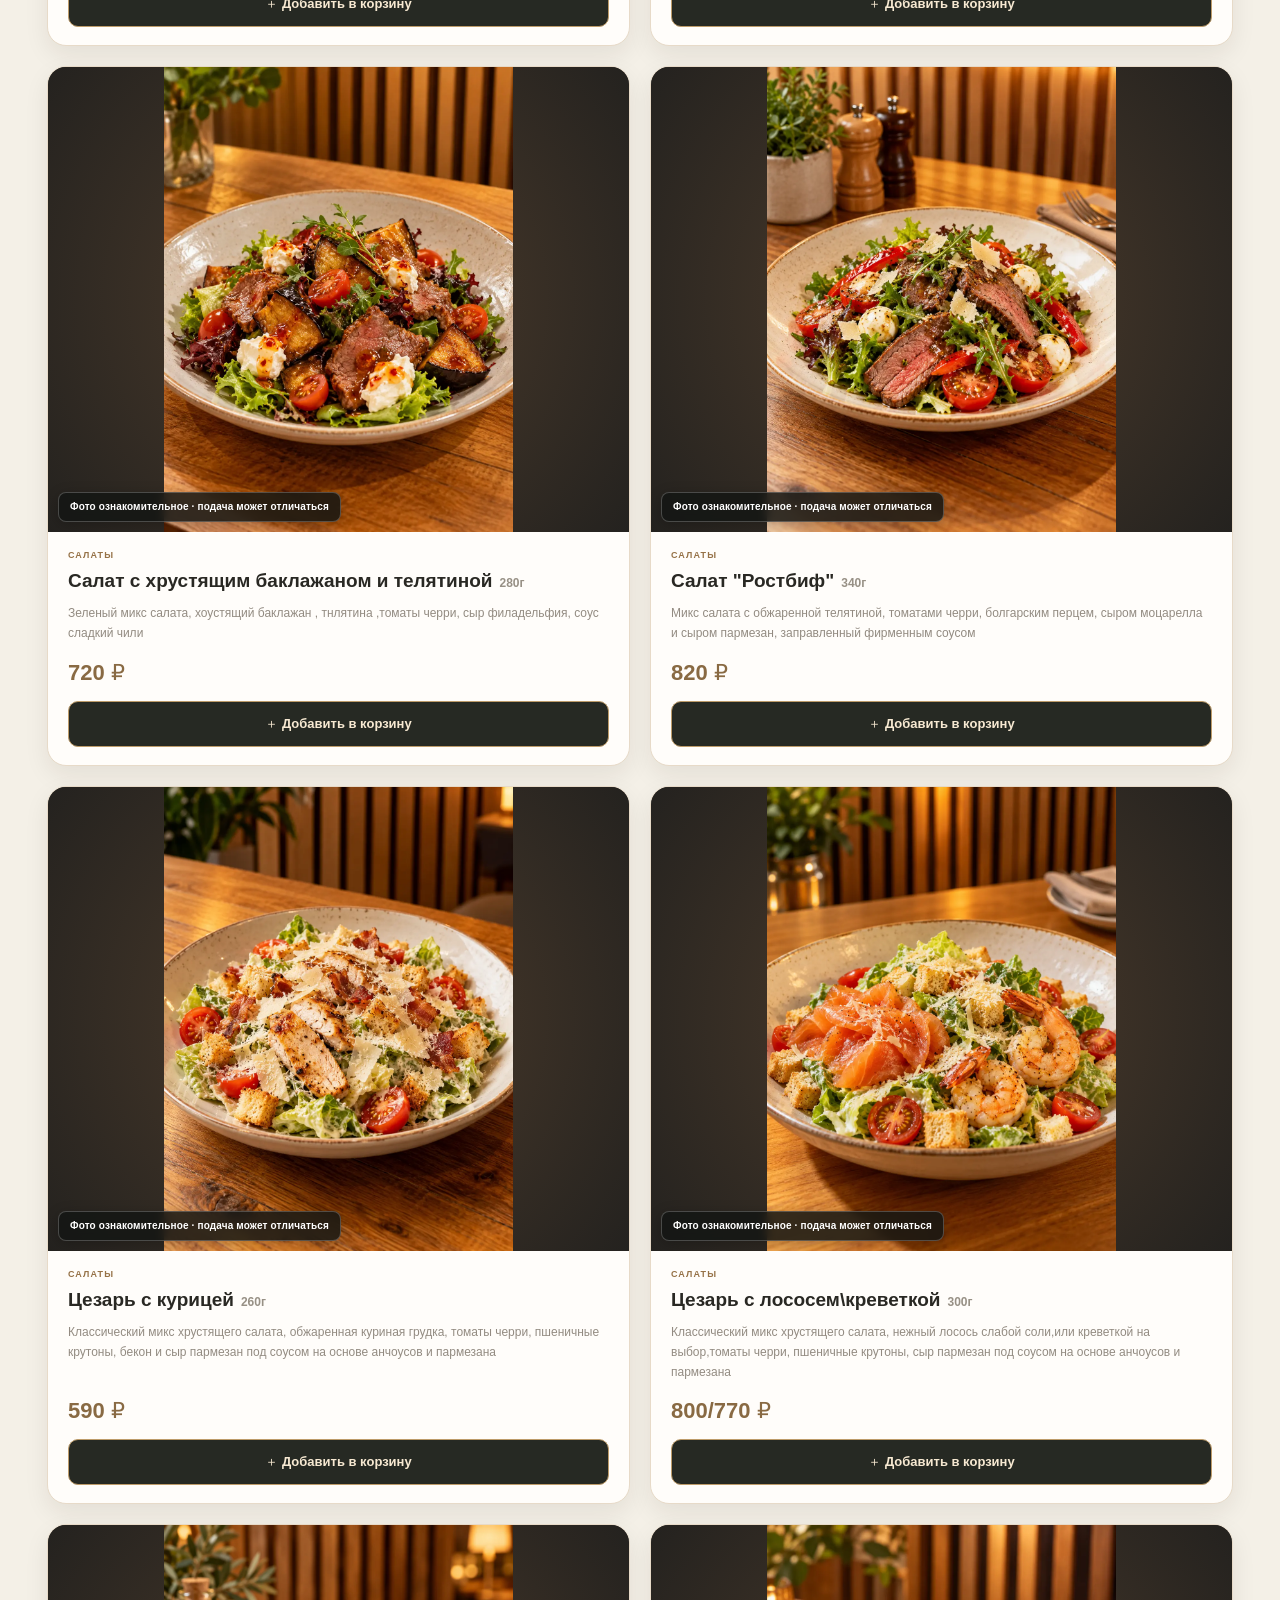
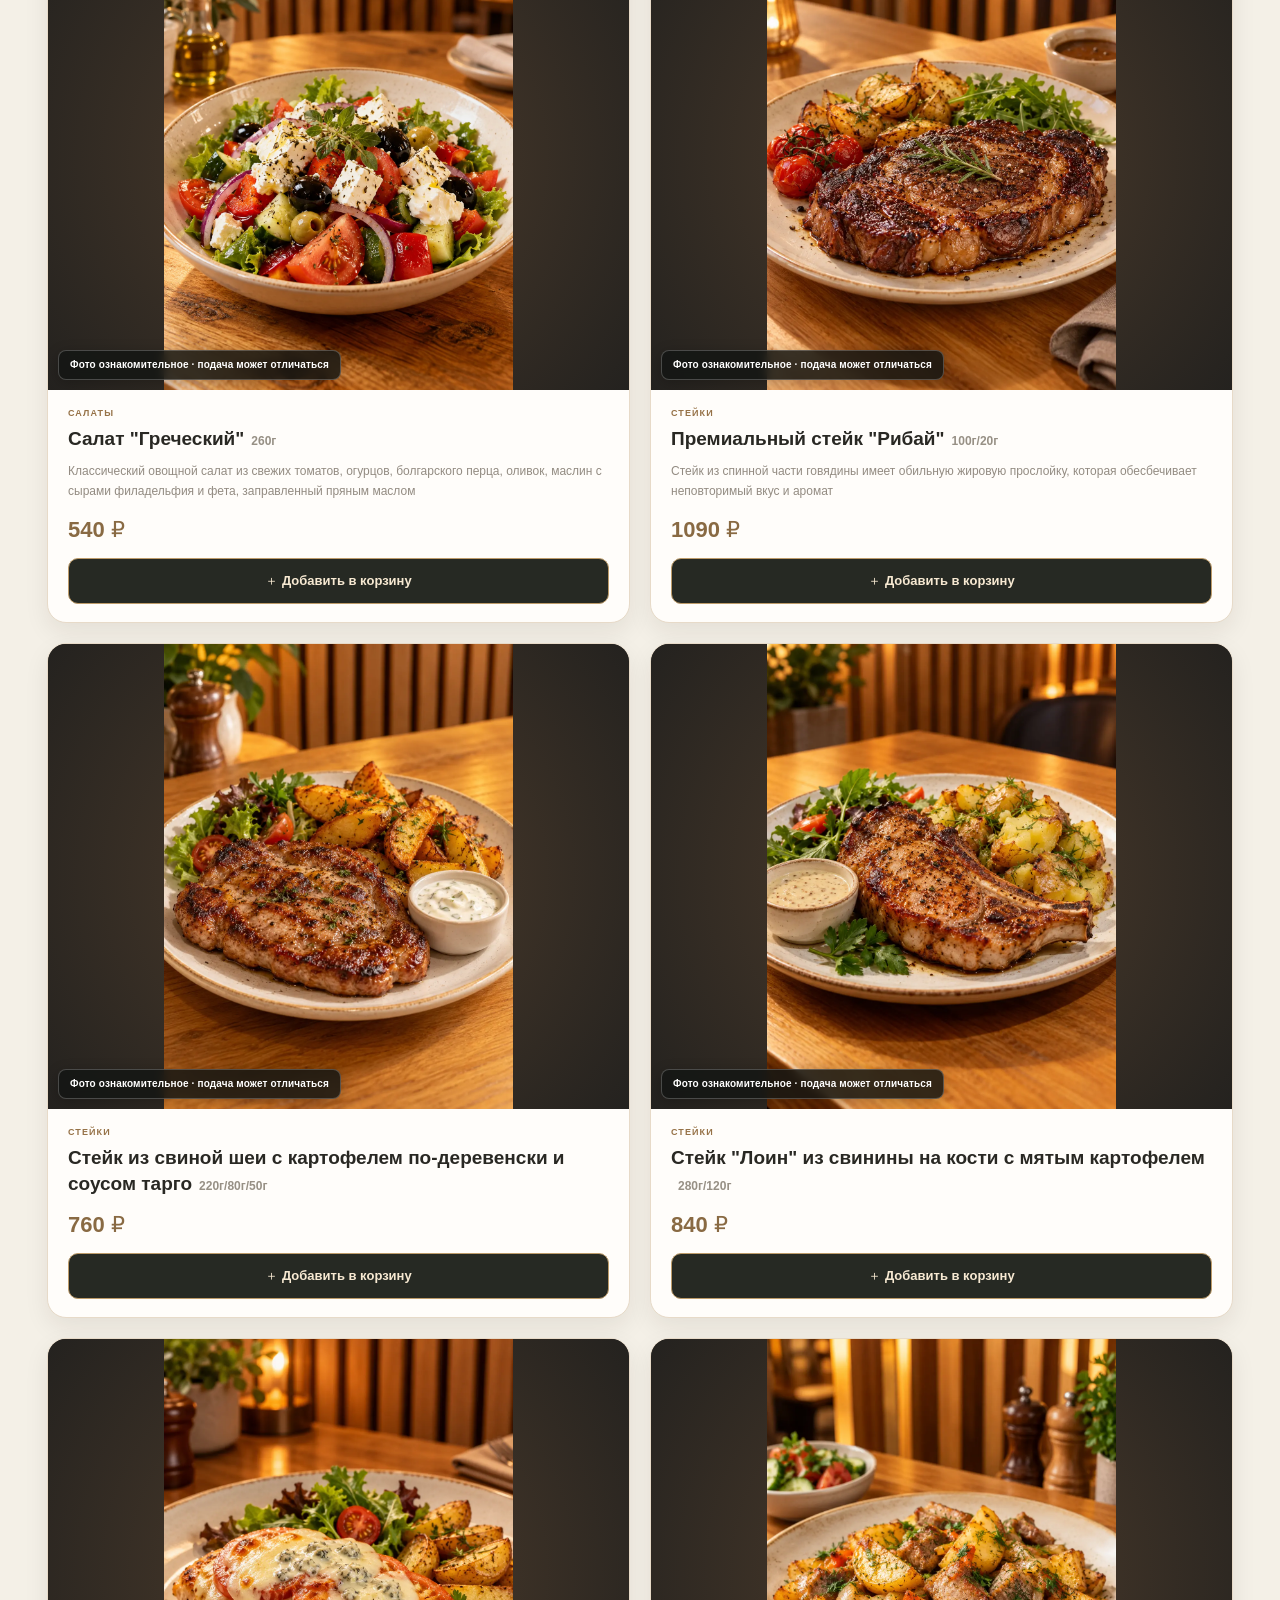
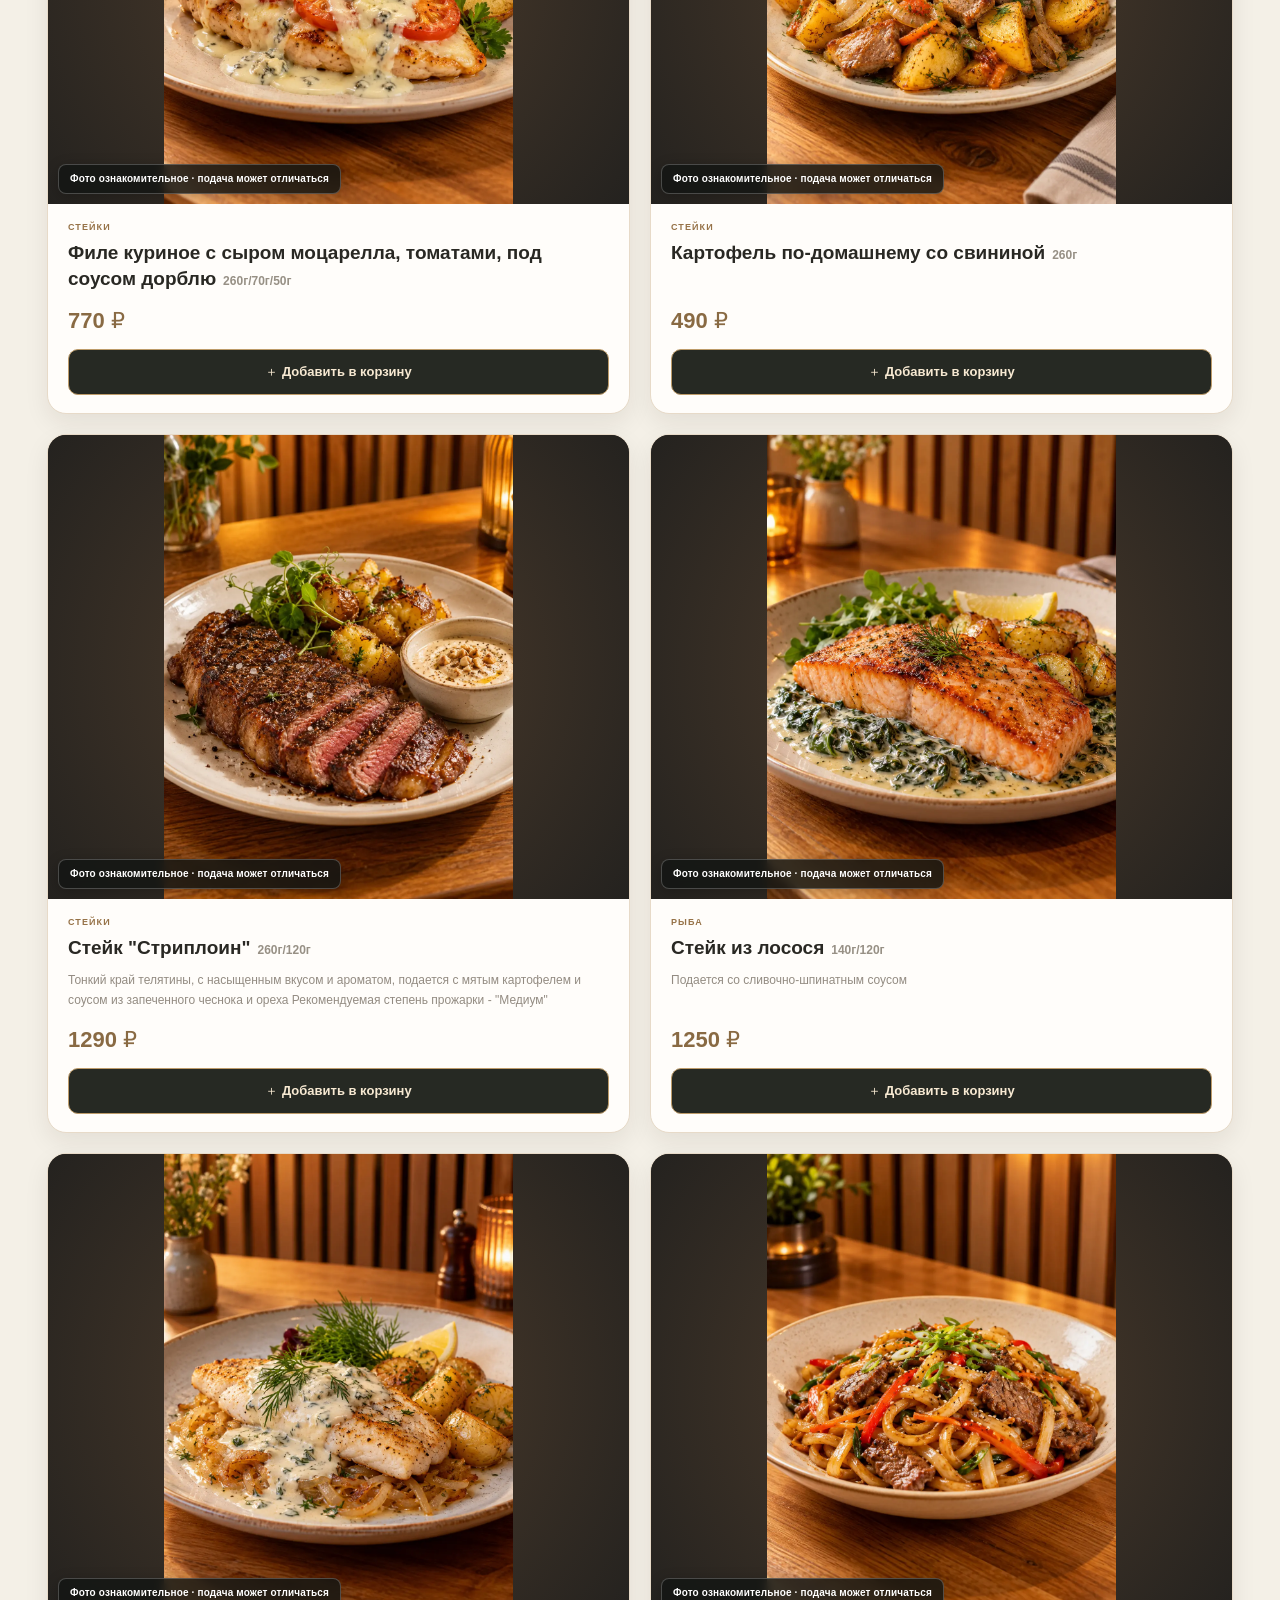
==== commit 73e4b08d: "Restore Stella alcohol-free beer and milkshakes from printed bar menu, include tea volume options" ====
--- a/android/app/src/main/assets/site/index.html
+++ b/android/app/src/main/assets/site/index.html
@@ -45,7 +45,7 @@
   </section>
   <section class="menu-section" id="menu">
     <div class="container">
-      <div class="menu-heading"><div><span class="eyebrow">ПРИЛОЖЕНИЕ КАФЕ</span><h2>Меню «Прайд»</h2></div><div class="menu-heading-side"><p>Переключайтесь между кухней, барной картой и новостями. Добавляйте понравившиеся блюда и напитки в корзину.</p><div class="stats"><b id="total-count">214</b><span>позиций всего</span></div></div></div>
+      <div class="menu-heading"><div><span class="eyebrow">ПРИЛОЖЕНИЕ КАФЕ</span><h2>Меню «Прайд»</h2></div><div class="menu-heading-side"><p>Переключайтесь между кухней, барной картой и новостями. Добавляйте понравившиеся блюда и напитки в корзину.</p><div class="stats"><b id="total-count">216</b><span>позиций всего</span></div></div></div>
       <div class="menu-tabs" role="tablist" aria-label="Раздел приложения">
         <button id="tab-kitchen" role="tab" aria-selected="true" class="selected"><span class="tab-icon" aria-hidden="true">🍽️</span><span class="tab-copy"><b>Кухня</b><small>Основное меню</small></span></button>
         <button id="tab-bar" role="tab" aria-selected="false"><span class="tab-icon" aria-hidden="true">🥂</span><span class="tab-copy"><b>Бар</b><small>Напитки</small></span></button>
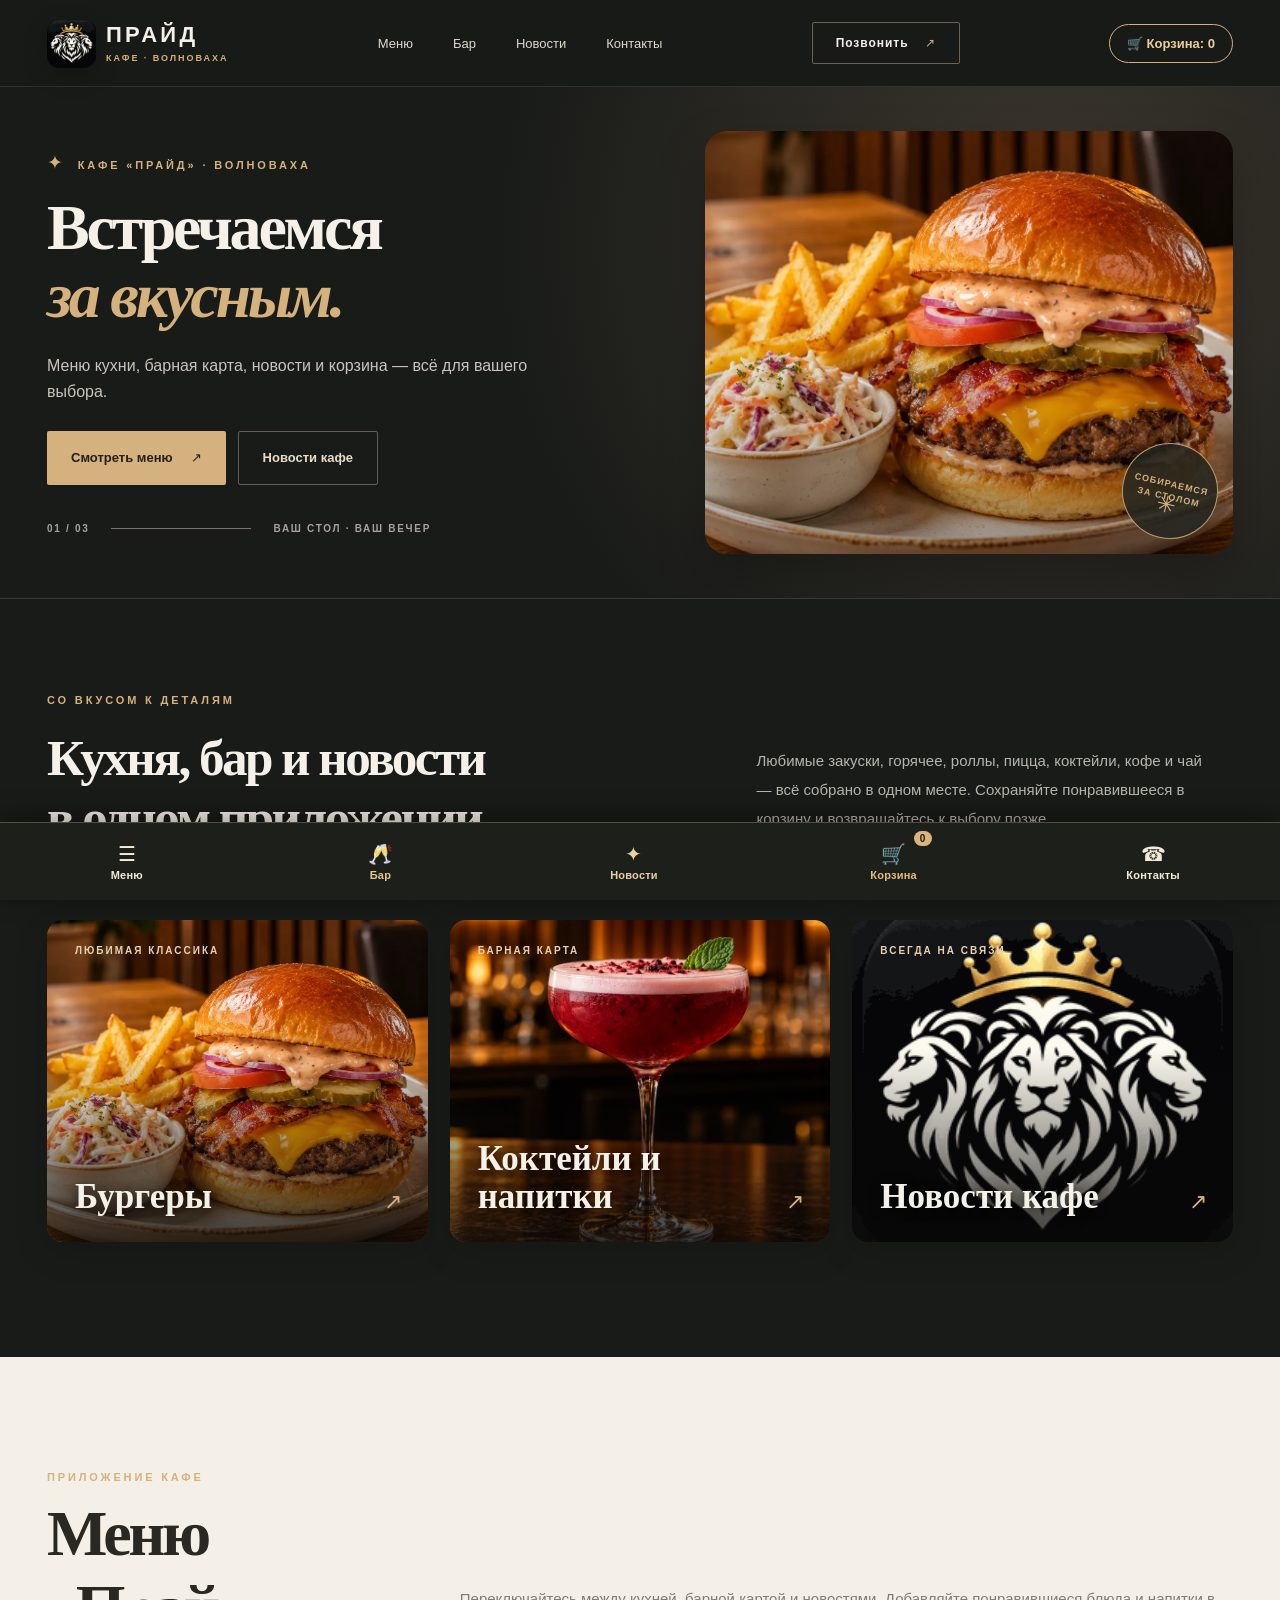
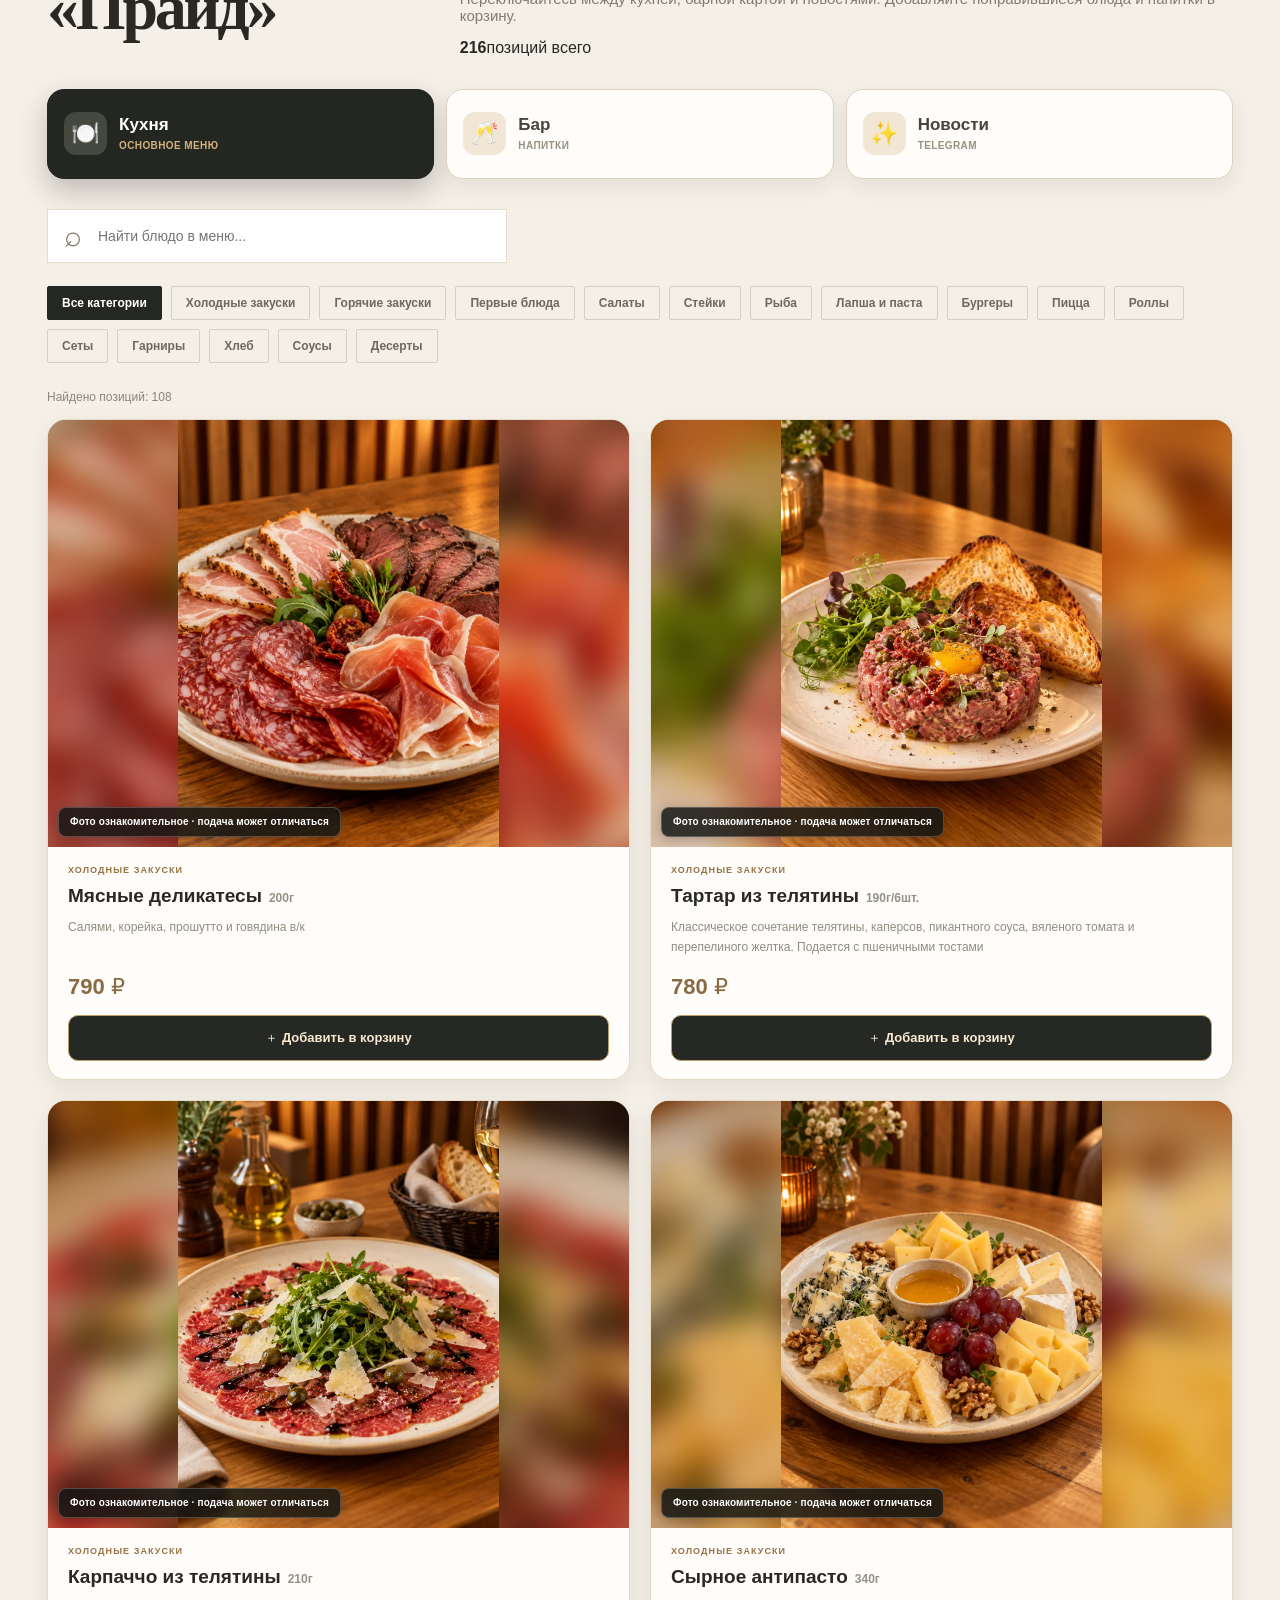
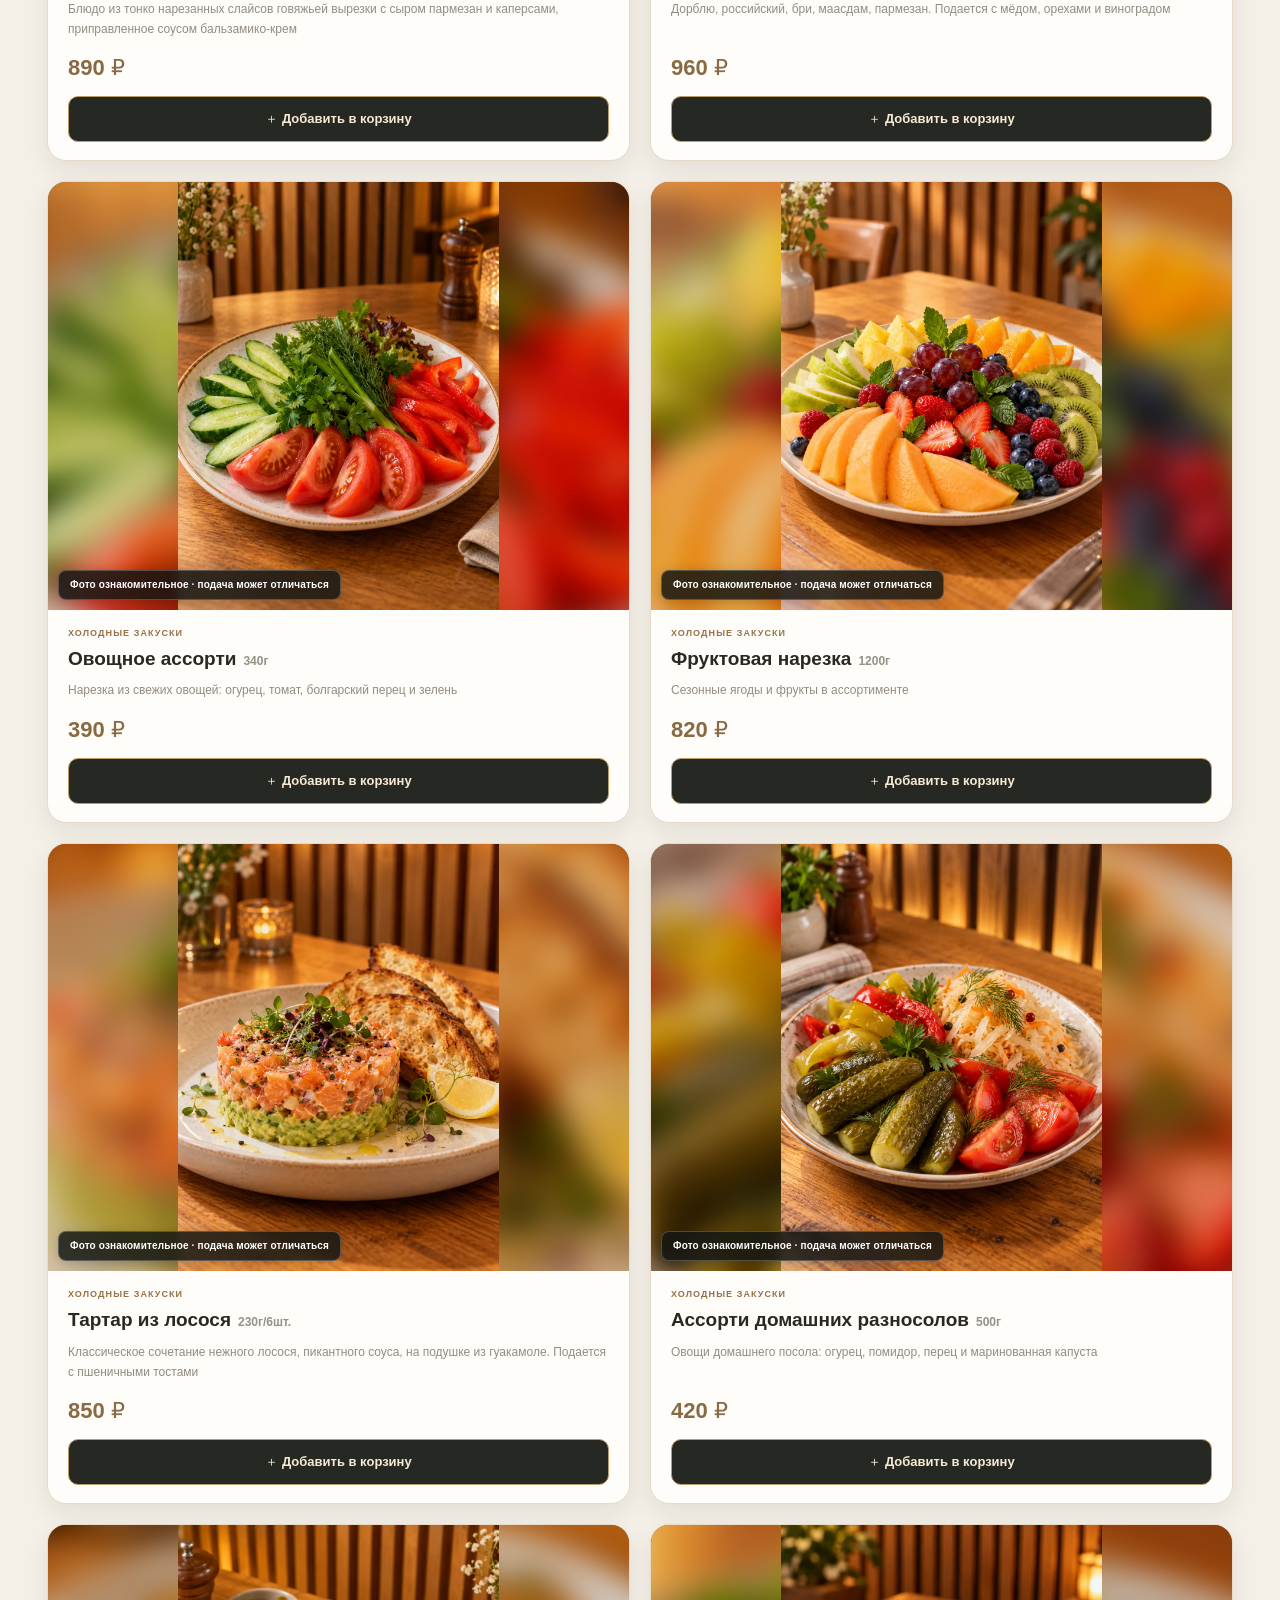
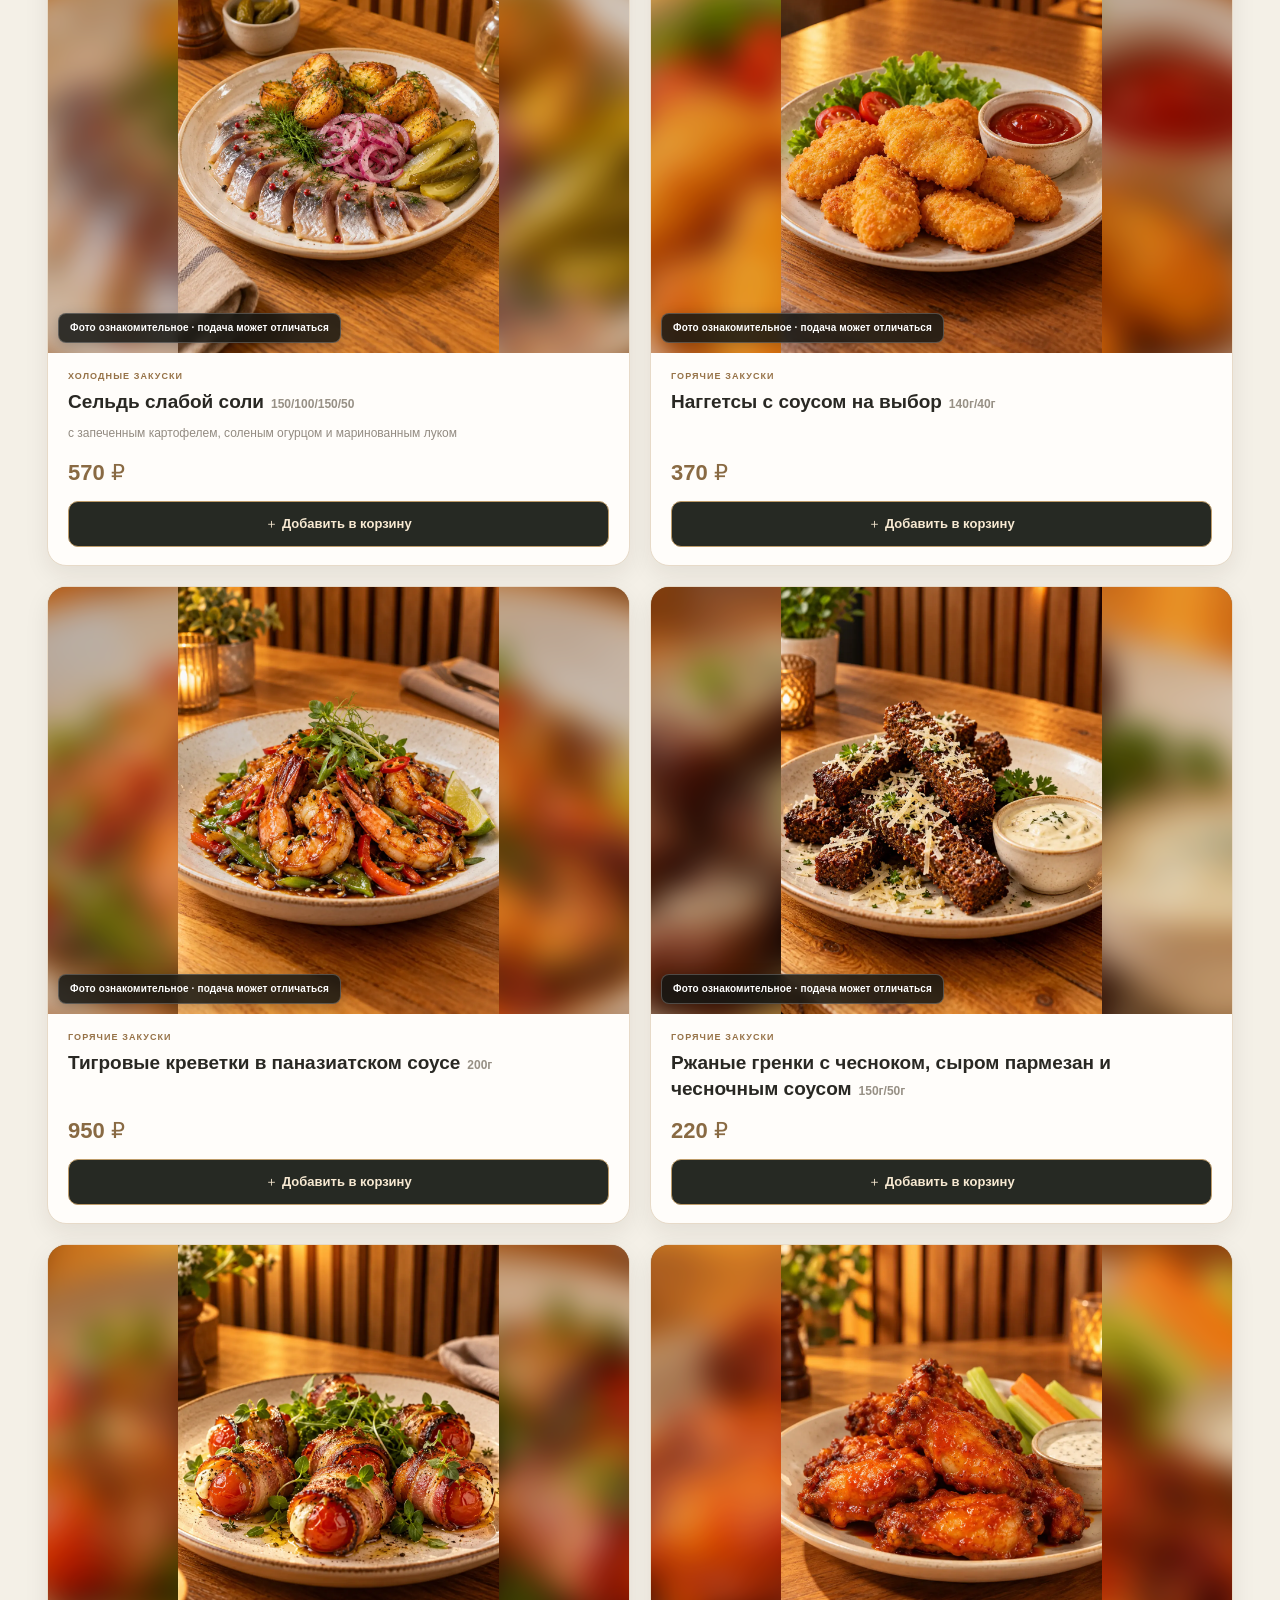
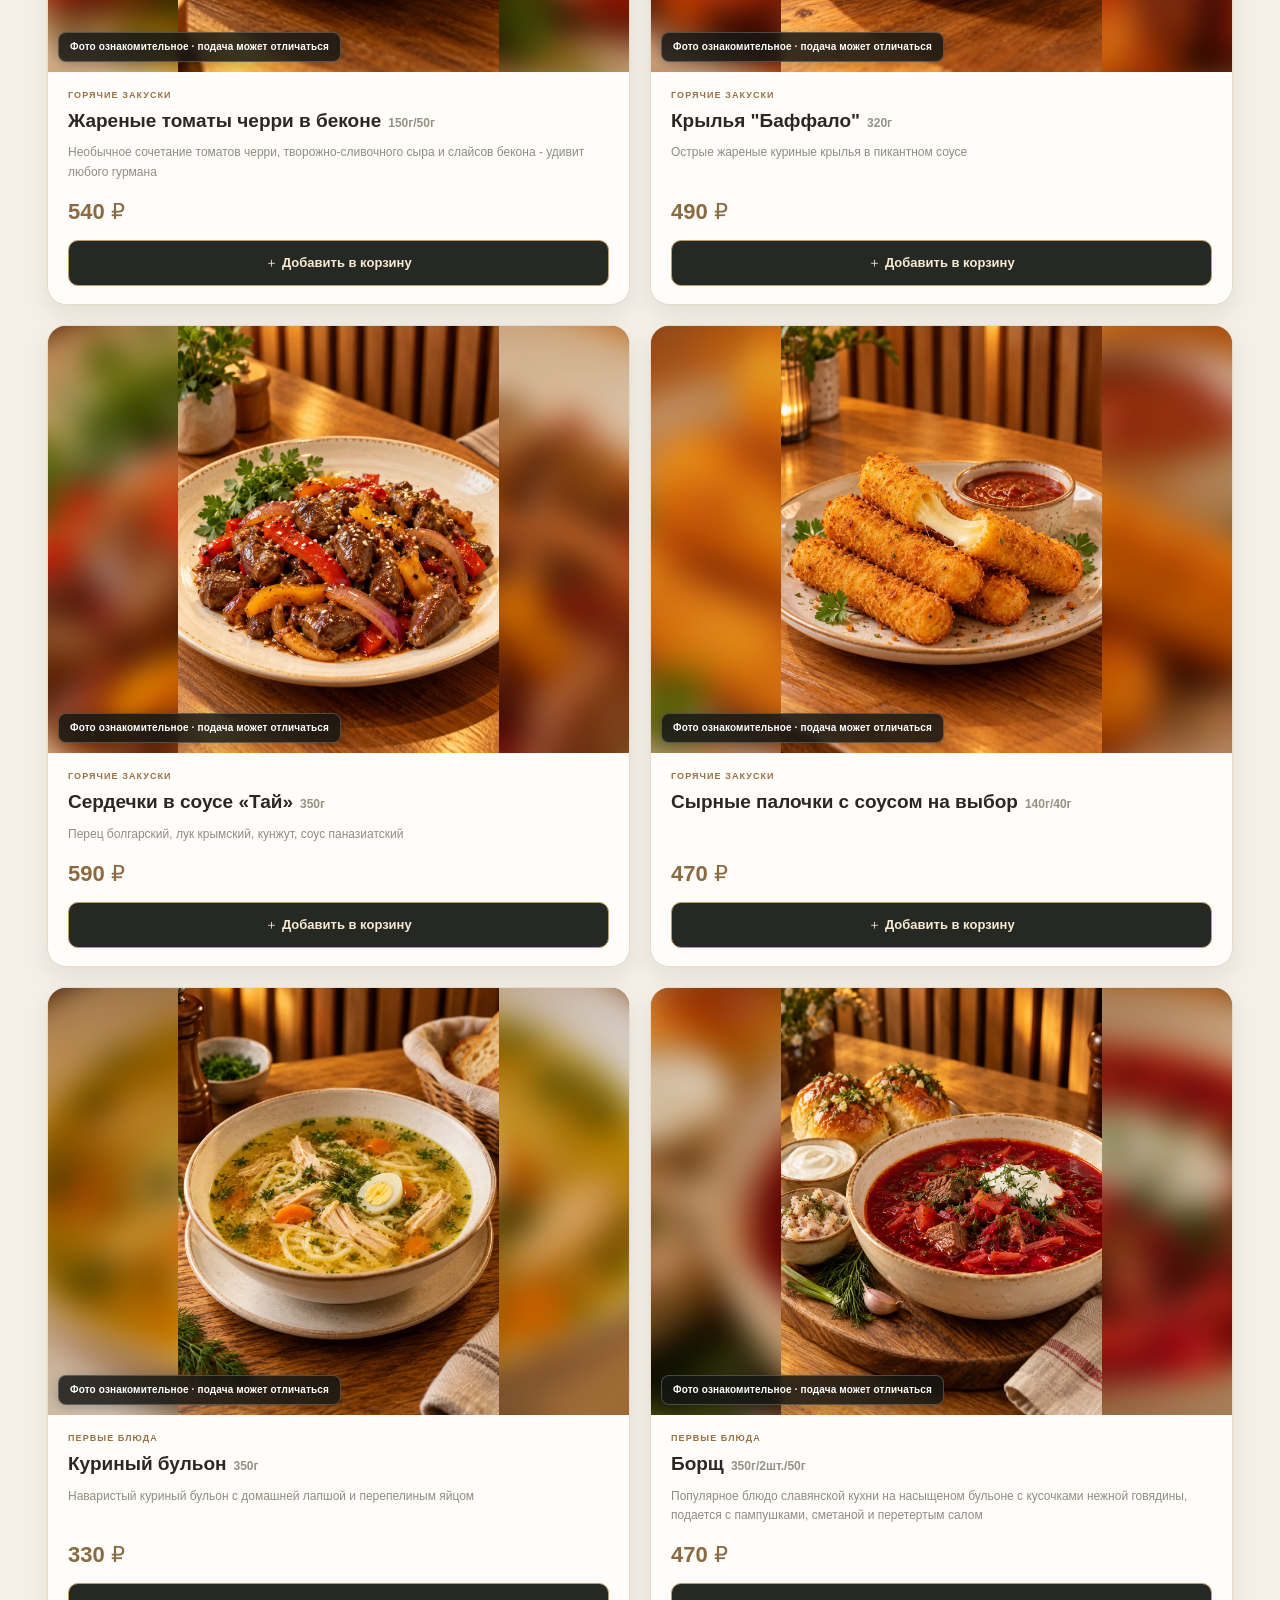
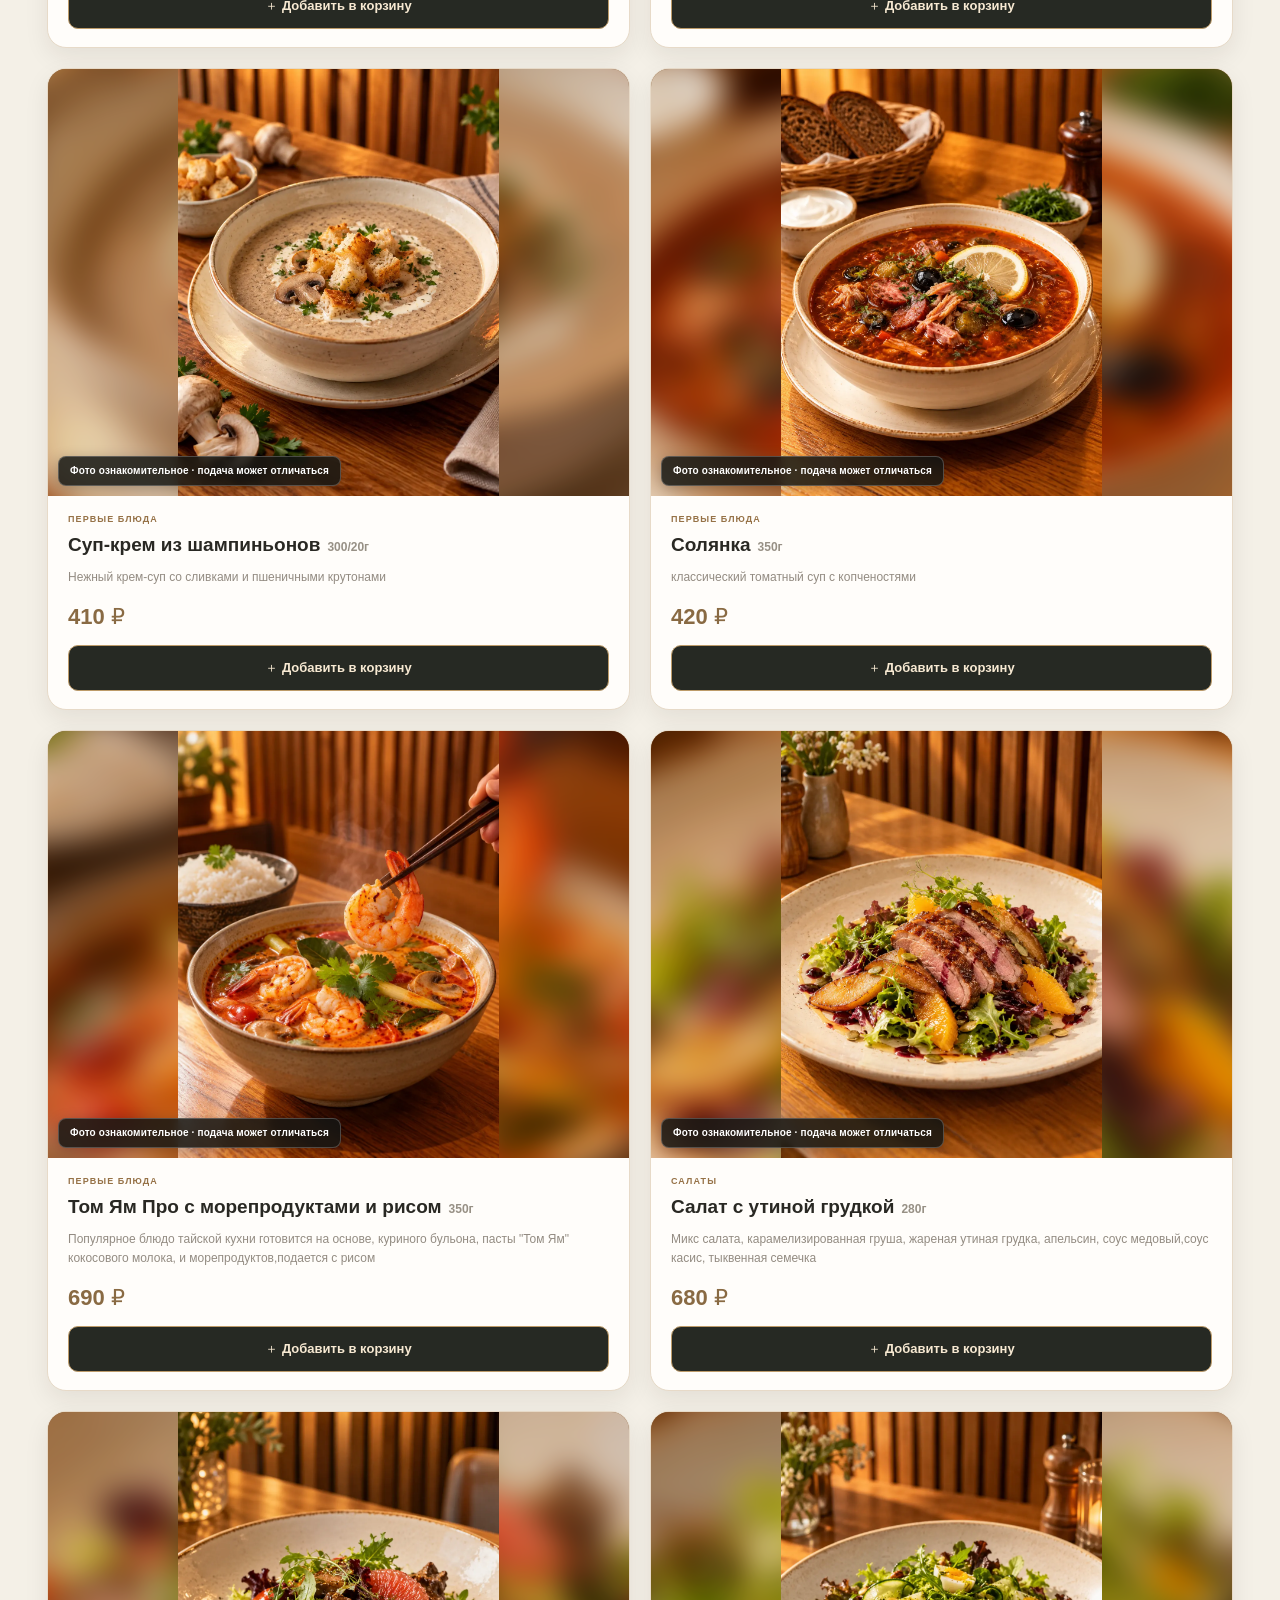
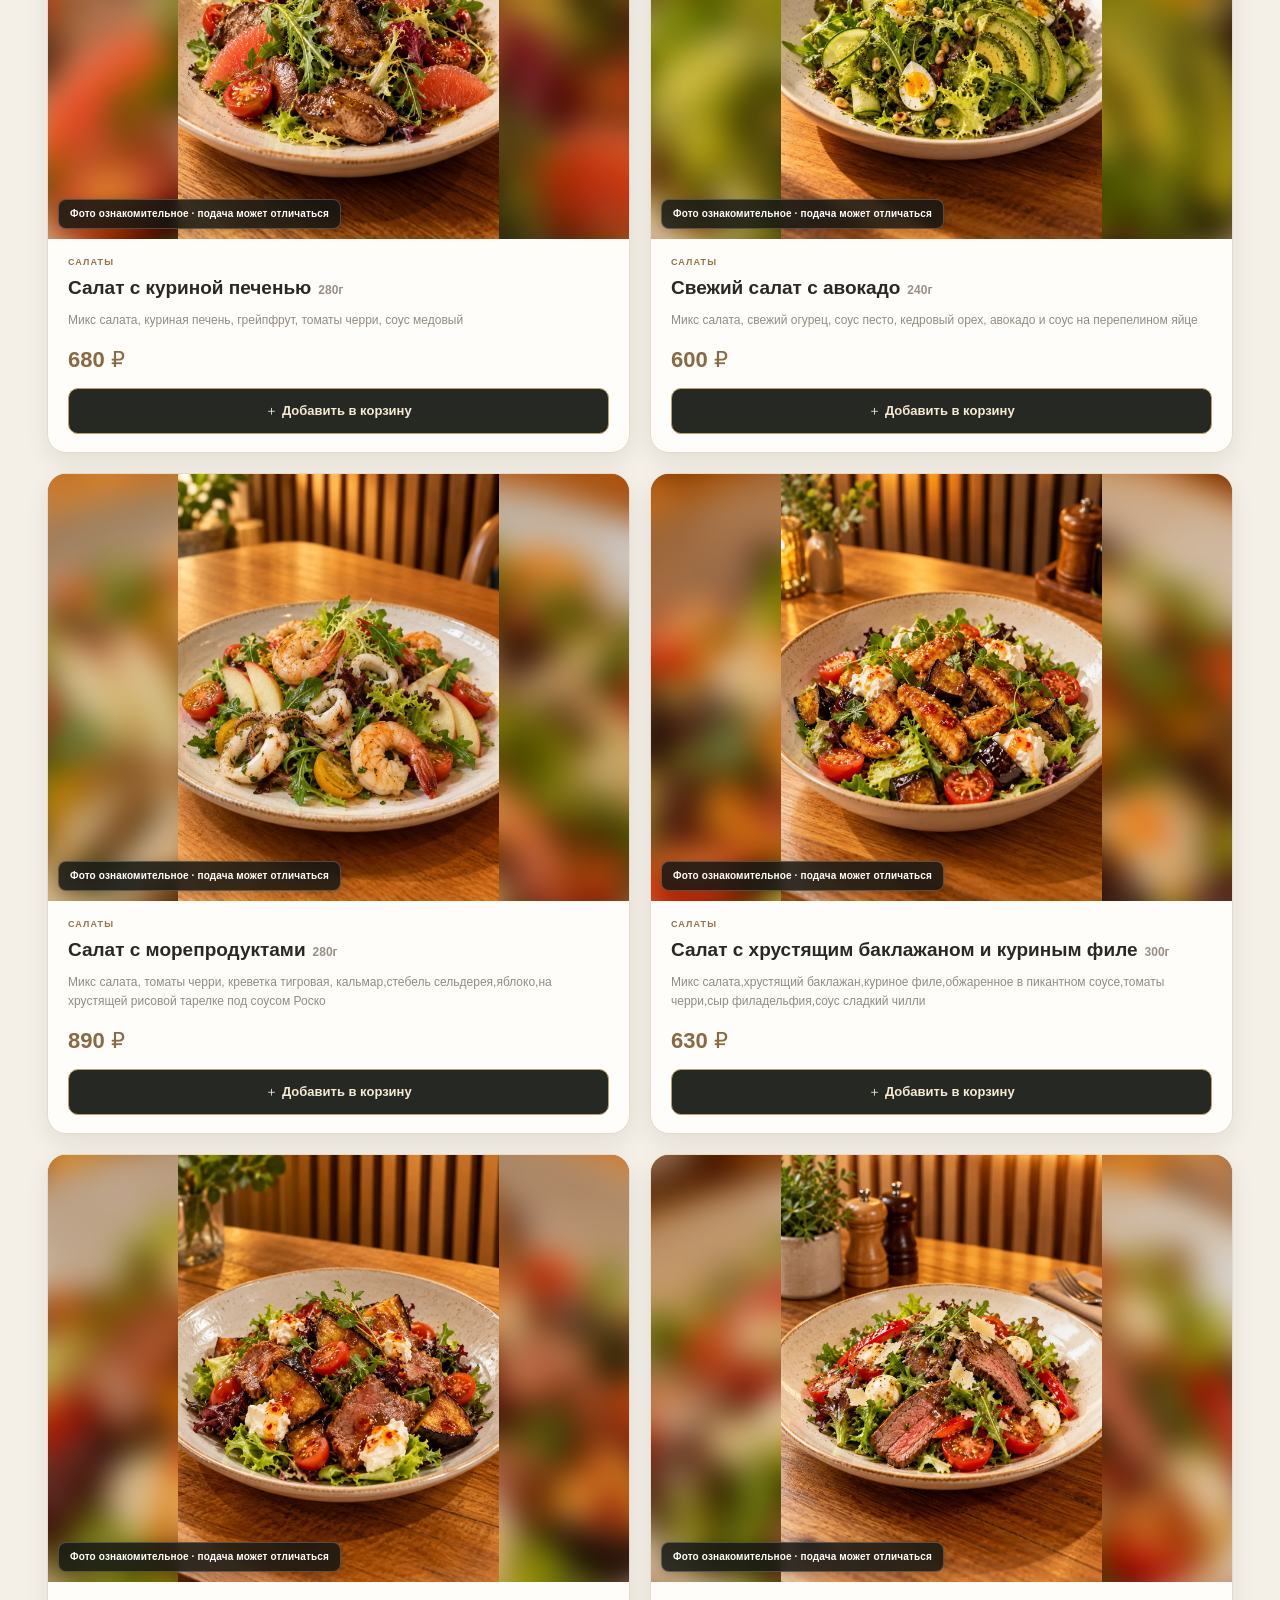
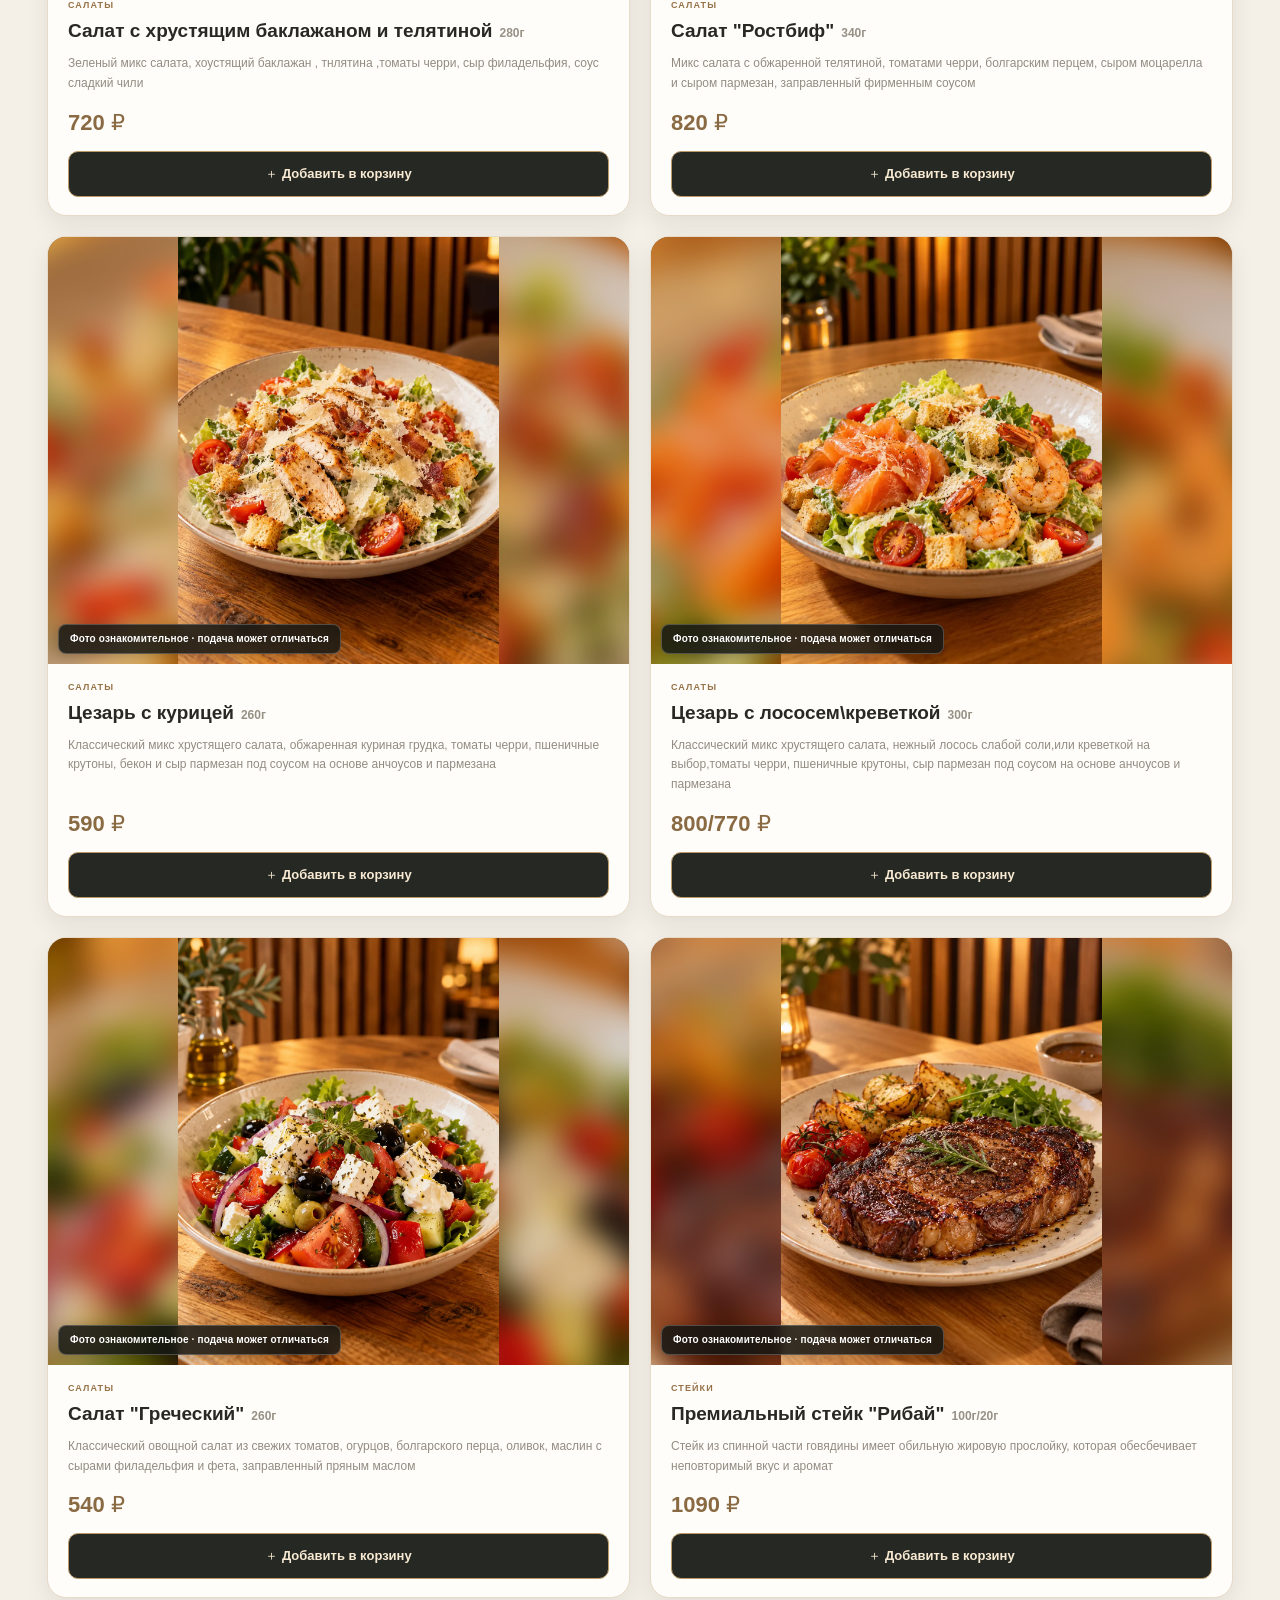
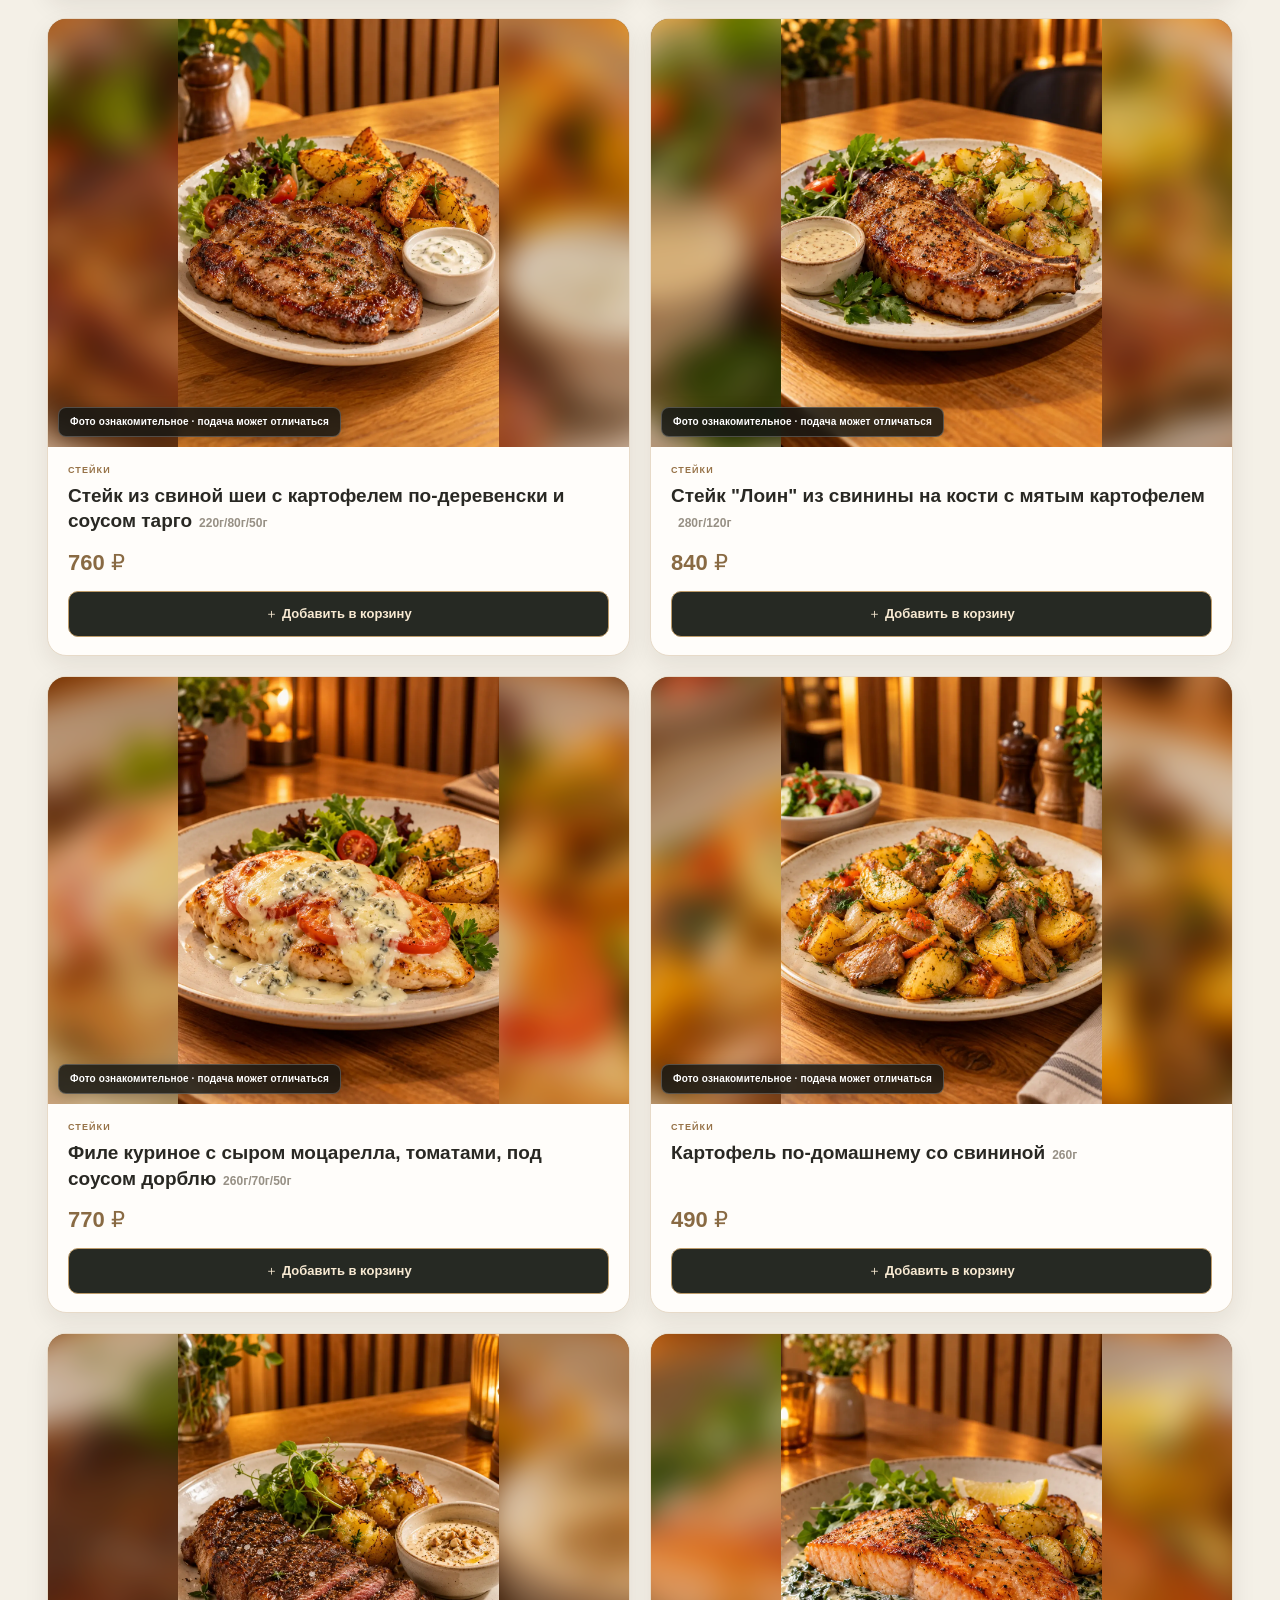
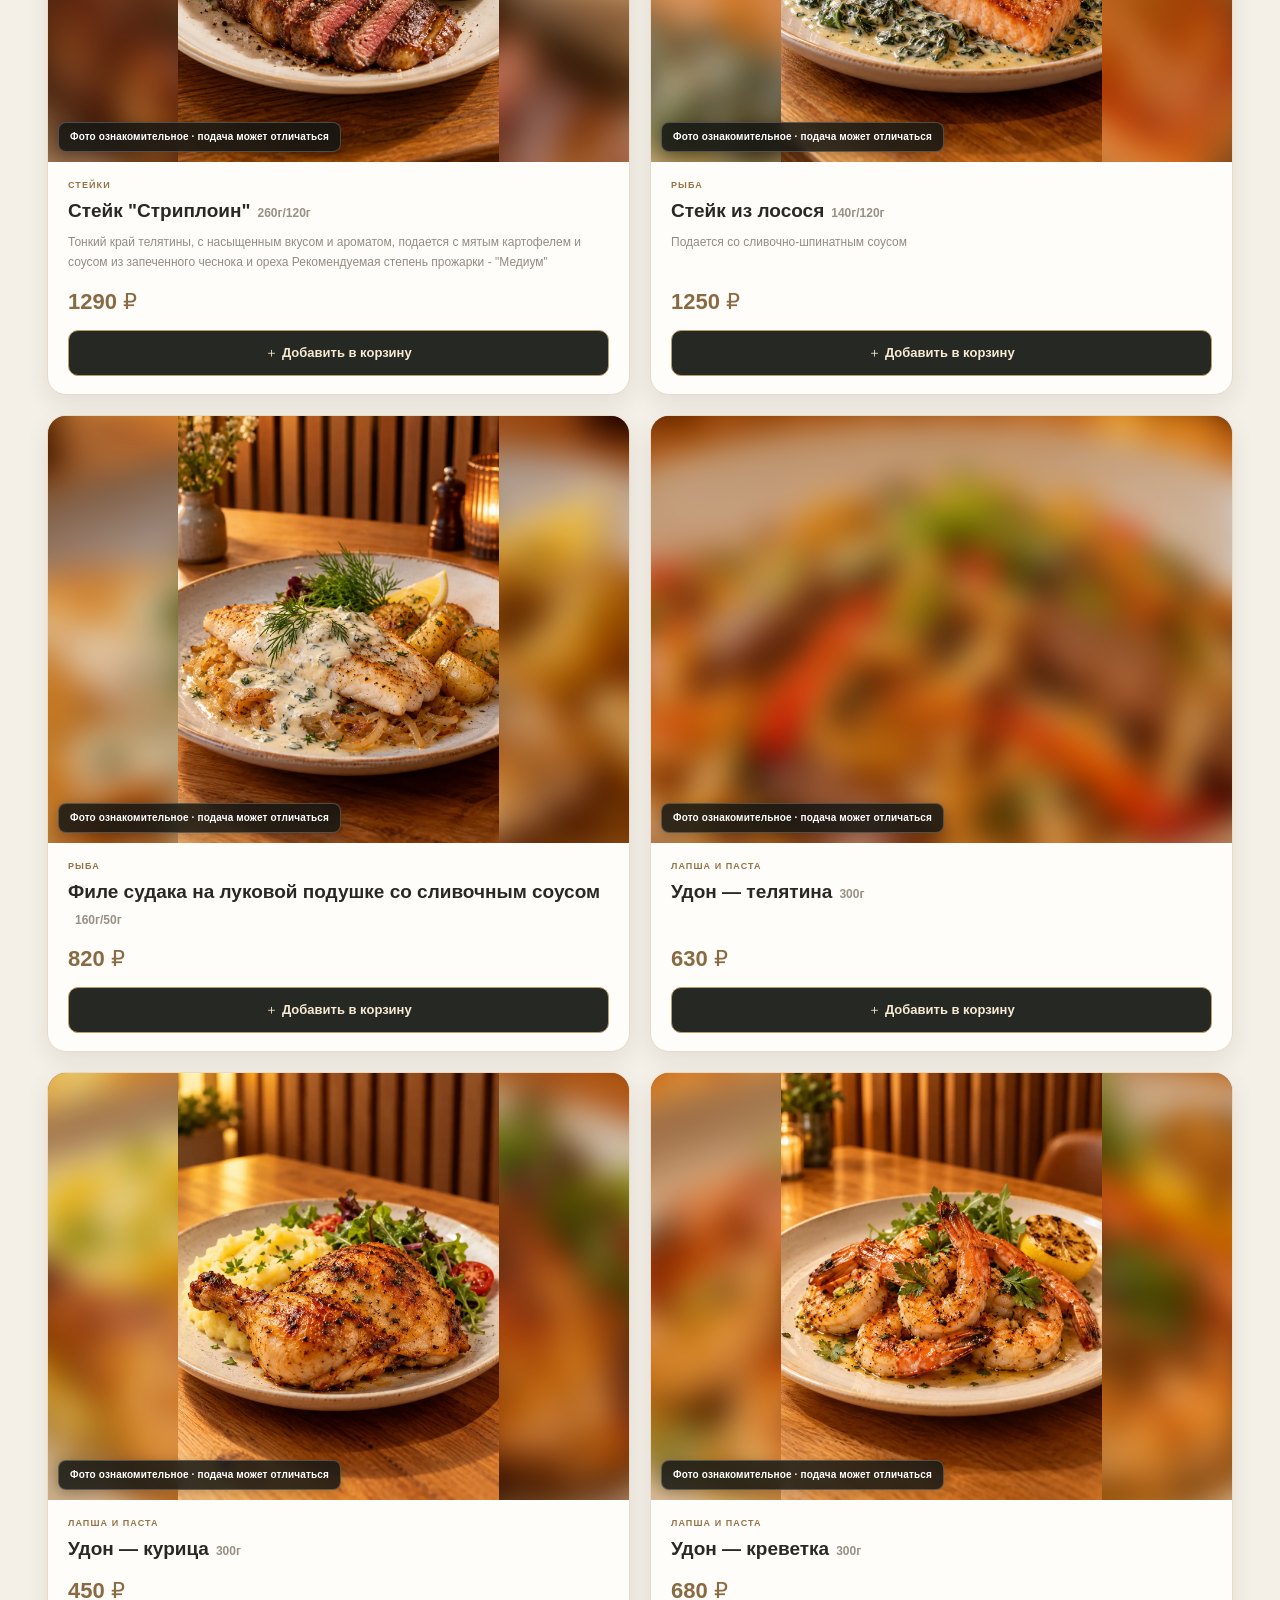
==== commit ed1193c7: "Pride 1.7.1: fix tablet/mobile home hero and eliminate gray bars around product photos" ====
--- a/android/app/src/main/assets/site/index.html
+++ b/android/app/src/main/assets/site/index.html
@@ -10,6 +10,7 @@
   <link rel="stylesheet" href="./cart.css">
   <link rel="stylesheet" href="./enhancements.css">
   <link rel="stylesheet" href="./refinements.css">
+  <link rel="stylesheet" href="./layout-fixes.css">
   <title>Прайд — кафе в Волновахе | Меню, бар и новости</title>
 </head>
 <body>
--- a/android/app/src/main/assets/site/layout-fixes.css
+++ b/android/app/src/main/assets/site/layout-fixes.css
@@ -0,0 +1,45 @@
+/* 1.7.1 responsive Pride design: real-photo hero + edge-to-edge illustrated product photography. */
+.hero { position:relative; }
+.hero-grid {min-height:0!important;grid-template-columns:minmax(0,1.08fr) minmax(0,.92fr)!important;gap:clamp(18px,3vw,44px)!important;align-items:center!important;}
+.hero-copy{min-width:0;padding:clamp(28px,5vw,68px) 0!important;}
+.hero h1{font-size:clamp(42px,5vw,77px)!important;margin:20px 0 22px!important;line-height:1.07!important;}
+.hero p{font-size:clamp(13px,1.45vw,16px);line-height:1.65!important;}
+.hero-actions{margin-top:25px!important;gap:12px;}
+.hero-bottom{margin-top:38px!important;}
+.hero-art{position:relative!important;min-width:0!important;min-height:0!important;height:clamp(300px,33vw,430px)!important;max-height:430px!important;overflow:hidden!important;align-self:center!important;border-radius:22px;background:#382a20!important;box-shadow:0 22px 48px rgba(0,0,0,.25);}
+.hero-art>img{display:none!important;}
+.hero-art:before{content:'';position:absolute;inset:0;background:linear-gradient(180deg,transparent 40%,rgba(0,0,0,.35)),url('./photos/menu-042.webp') center 53% / cover no-repeat;}
+.hero-stamp{bottom:15px!important;right:15px!important;width:96px!important;height:96px!important;font-size:9px!important;z-index:1;}
+/* A softly blurred continuation behind the complete foreground portrait photo. */
+.dish-photo{aspect-ratio:1.36!important;background:#c4a27c!important;}
+.photo-shell:not(.compact){position:relative!important;width:100%!important;height:100%!important;display:block!important;isolation:isolate;background:#8b6c4e!important;}
+.photo-shell:not(.compact)>.photo-fill{position:absolute!important;inset:-14%!important;width:128%!important;height:128%!important;max-width:none!important;object-fit:cover!important;object-position:center!important;filter:blur(15px) saturate(1.12) brightness(.9)!important;transform:scale(1.08)!important;z-index:0!important;pointer-events:none;}
+.photo-shell:not(.compact)>.dish-image{position:absolute!important;inset:0!important;width:100%!important;height:100%!important;object-fit:contain!important;object-position:center!important;z-index:1!important;transform:none!important;}
+.photo-shell:not(.compact)>.photo-disclaimer{position:absolute!important;z-index:2!important;bottom:10px!important;left:10px!important;right:auto!important;max-width:calc(100% - 20px)!important;}
+.dish:hover .photo-shell:not(.compact)>.dish-image{transform:none!important;}
+.dish{display:flex!important;flex-direction:column!important;}
+.dish>div:not(.dish-photo){flex:1!important;}
+@media(min-width:721px) and (max-width:980px) and (orientation:portrait){
+ .hero-grid{grid-template-columns:minmax(0,1.1fr) minmax(0,.9fr)!important;gap:18px!important;}
+ .hero-copy{padding:34px 0!important;}
+ .hero h1{font-size:clamp(38px,5.5vw,56px)!important;}
+ .hero-art{height:340px!important;max-width:none!important;margin:0!important;}
+ .hero-art:before{background-position:center 53%;}
+ .hero-stamp{width:75px!important;height:75px!important;bottom:10px!important;right:10px!important;}
+}
+@media(max-width:720px){
+ .hero-grid{display:grid!important;grid-template-columns:1fr!important;gap:0!important;}
+ .hero-copy{padding:33px 0 22px!important;}
+ .hero h1{font-size:clamp(39px,10vw,58px)!important;margin:16px 0 20px!important;}
+ .hero-actions{margin-top:23px!important;}
+ .hero-art{height:225px!important;max-height:225px!important;max-width:none!important;width:100%!important;margin:0 0 24px!important;border-radius:16px!important;transform:none!important;}
+ .hero-stamp{height:68px!important;width:68px!important;font-size:7px!important;right:10px!important;bottom:10px!important;}
+ .hero-stamp b{font-size:15px!important;bottom:7px!important;}
+ .hero-bottom{display:none!important;}
+ .dish-photo{aspect-ratio:1.38!important;}
+}
+@media(max-width:380px){
+ .hero-art{height:200px!important;max-height:200px!important;}
+ .hero-actions .btn{padding:12px 14px!important;font-size:11px!important;}
+ .dish-photo{aspect-ratio:1.25!important;}
+}
